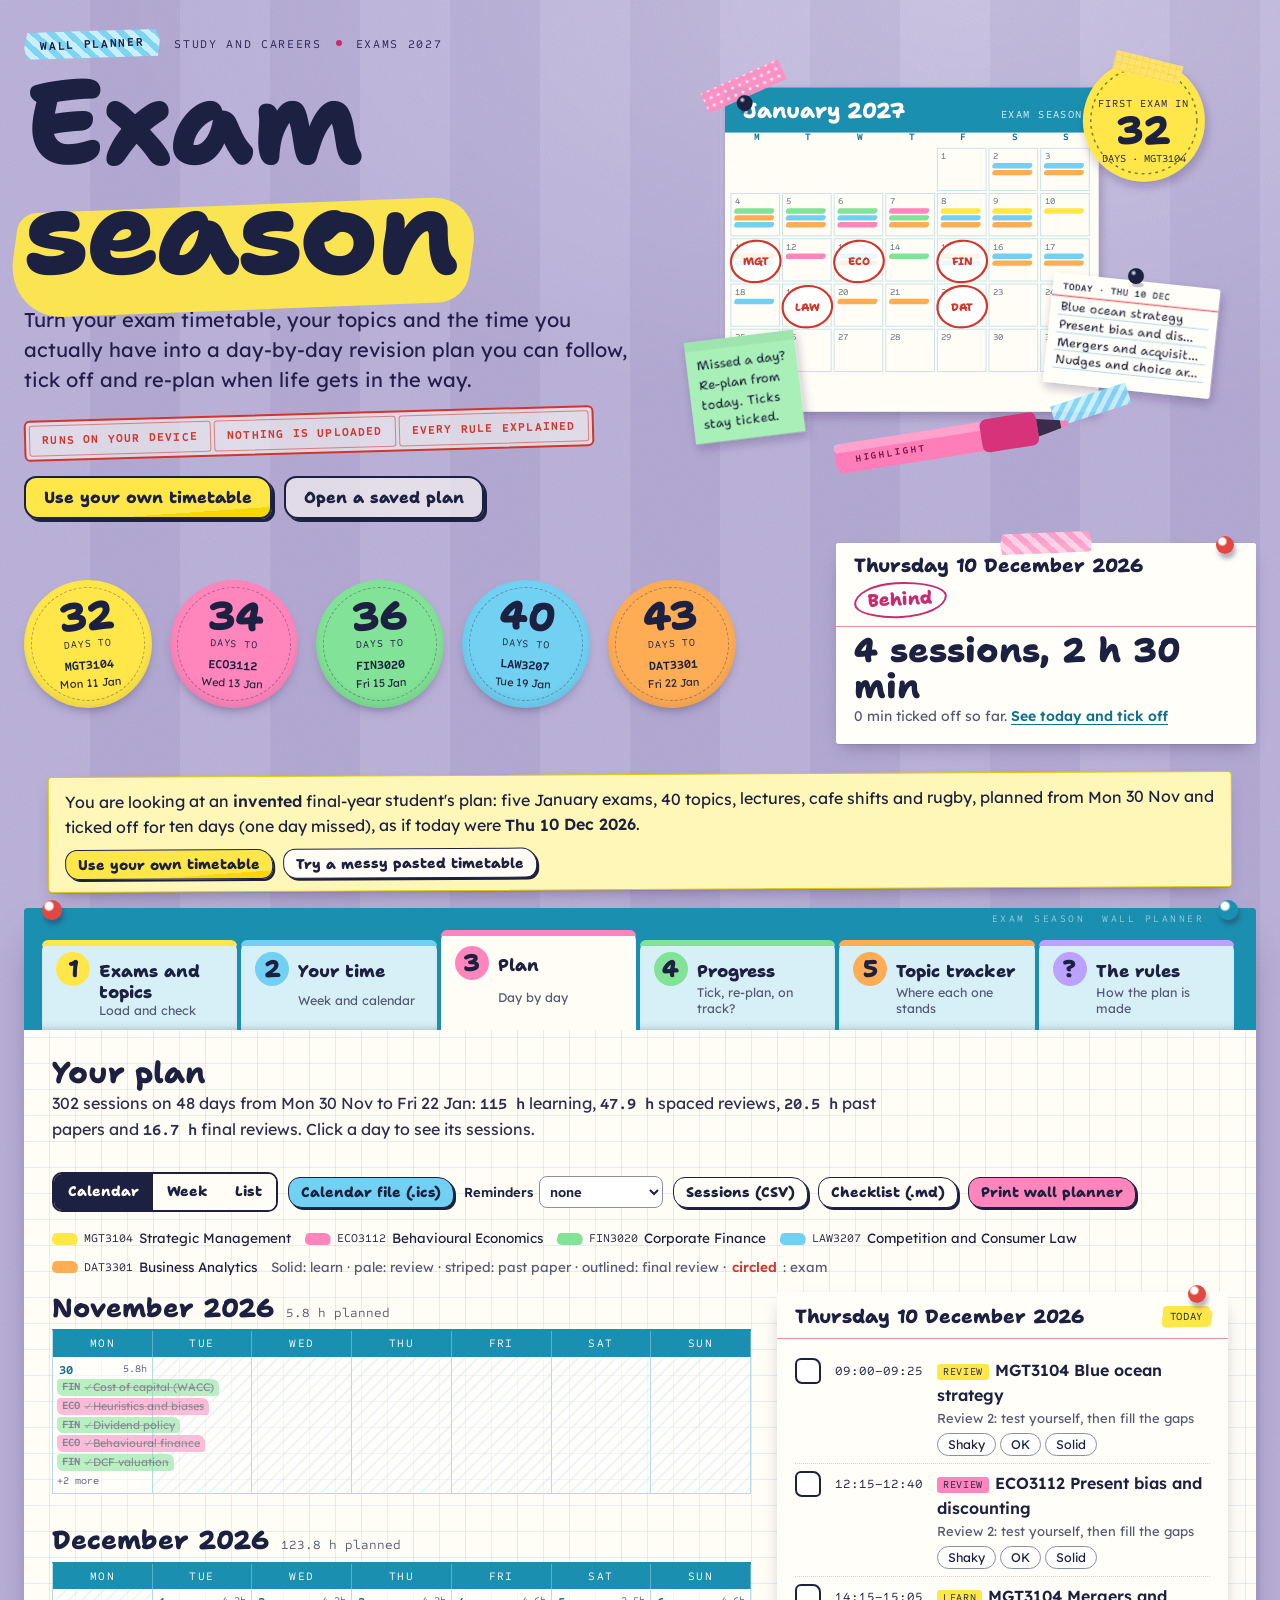
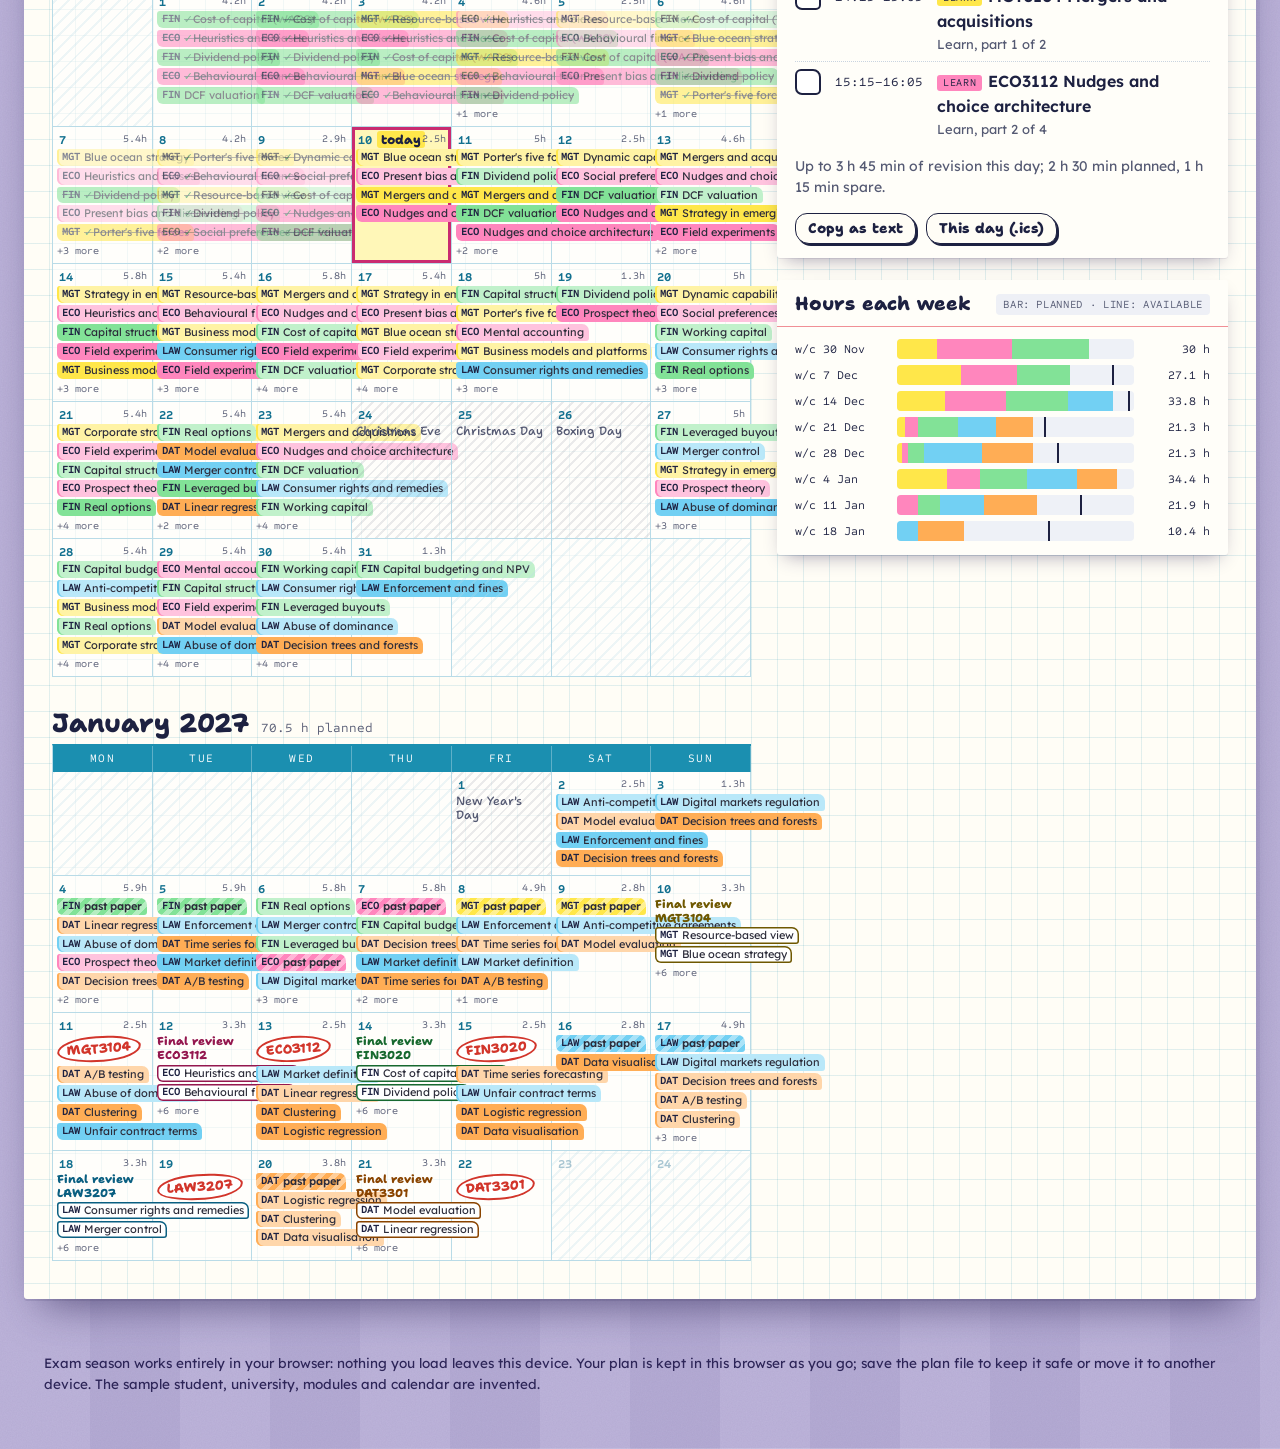
==== app/index.html @ acbca4a1 "Audit: refuse files that are not text in every reader, cut a whole-university timetable down to your" ====
<!doctype html>
<html lang="en-GB">
<head>
<meta charset="utf-8">
<meta name="viewport" content="width=device-width, initial-scale=1">
<title>Exam season: a revision plan you can follow</title>
<meta name="description" content="Turn your exam timetable, your topics and the time you actually have into a day-by-day revision plan you can follow, tick off and re-plan. Runs offline; nothing is uploaded.">
<style>
/* Fonts: Shantell Sans, Lexend and Sometype Mono (Latin subsets), each under the SIL Open Font License 1.1. Embedded so the page works offline. Licence text: src/fonts/OFL.txt */
@font-face{font-family:'Shantell Sans';font-style:normal;font-weight:500;font-display:swap;src:url([data-uri]) format('woff2');}
@font-face{font-family:'Shantell Sans';font-style:normal;font-weight:800;font-display:swap;src:url([data-uri]) format('woff2');}
@font-face{font-family:'Lexend';font-style:normal;font-weight:400;font-display:swap;src:url([data-uri]) format('woff2');}
@font-face{font-family:'Lexend';font-style:normal;font-weight:600;font-display:swap;src:url([data-uri]) format('woff2');}
@font-face{font-family:'Sometype Mono';font-style:normal;font-weight:400;font-display:swap;src:url([data-uri]) format('woff2');}
@font-face{font-family:'Sometype Mono';font-style:normal;font-weight:700;font-display:swap;src:url([data-uri]) format('woff2');}
/* Exam season: a student's wall planner. A painted wall, a cheap printed
   planner sheet (cyan and magenta process ink on off-white paper), index
   cards, washi tape, dot stickers, highlighters and a red pen. */

:root {
  --wall: #b9b0d8;
  --wall-2: #a89dcc;
  --wall-ink: #2a2252;
  --paper: #fffdf6;
  --paper-2: #f6f1e2;
  --card: #fffef9;
  --grid: rgba(27, 143, 176, .13);
  --print: #1b8fb0;
  --print-2: #12708f;
  --magenta: #c92b70;
  --ink: #1d2141;
  --pencil: #555a73;
  --faint: #8a8ea3;
  --rule: #cfe7f1;
  --red: #d2352b;
  --ok: #1b7f45;
  --warn: #b35f00;
  --h0: #ffe74a; --d0: #6f5800;
  --h1: #ff86bd; --d1: #94174f;
  --h2: #82e297; --d2: #17692f;
  --h3: #72d0f3; --d3: #0a5f81;
  --h4: #ffad55; --d4: #8a4400;
  --h5: #bba2ff; --d5: #4d33a0;
  --display: 'Shantell Sans', 'Segoe Print', 'Comic Sans MS', cursive;
  --body: 'Lexend', system-ui, -apple-system, 'Segoe UI', sans-serif;
  --mono: 'Sometype Mono', ui-monospace, 'Cascadia Mono', Menlo, monospace;
  --shadow: 0 1px 0 rgba(42, 34, 82, .08), 0 8px 18px -8px rgba(42, 34, 82, .45);
}

* { box-sizing: border-box; }
html { -webkit-text-size-adjust: 100%; }
body {
  margin: 0;
  color: var(--ink);
  font-family: var(--body);
  font-size: 16px;
  line-height: 1.55;
  background-color: var(--wall);
  background-image:
    url("data:image/svg+xml;utf8,<svg xmlns='http://www.w3.org/2000/svg' width='220' height='220'><filter id='n'><feTurbulence type='fractalNoise' baseFrequency='.8' numOctaves='3' stitchTiles='stitch'/><feColorMatrix values='0 0 0 0 .16 0 0 0 0 .12 0 0 0 0 .32 0 0 0 .10 0'/></filter><rect width='220' height='220' filter='url(%23n)'/></svg>"),
    repeating-linear-gradient(90deg, rgba(255, 255, 255, .05) 0 90px, rgba(42, 34, 82, .03) 90px 180px),
    radial-gradient(1200px 600px at 75% 0%, rgba(255, 255, 255, .25), transparent 70%);
  overflow-x: hidden;
}
button, input, select, textarea { font: inherit; color: inherit; }
a { color: var(--print-2); }
.visually-hidden { position: absolute !important; width: 1px; height: 1px; overflow: hidden; clip: rect(0 0 0 0); white-space: nowrap; }
.skip { position: absolute; left: 12px; top: -60px; background: var(--ink); color: var(--paper); padding: 8px 14px; border-radius: 8px; z-index: 50; }
.skip:focus { top: 12px; }
:focus-visible { outline: 3px solid var(--print); outline-offset: 2px; }
.mono, .fig { font-family: var(--mono); font-variant-numeric: tabular-nums; }

/* Module colours (highlighters) */
.m0 { --hl: var(--h0); --hd: var(--d0); }
.m1 { --hl: var(--h1); --hd: var(--d1); }
.m2 { --hl: var(--h2); --hd: var(--d2); }
.m3 { --hl: var(--h3); --hd: var(--d3); }
.m4 { --hl: var(--h4); --hd: var(--d4); }
.m5 { --hl: var(--h5); --hd: var(--d5); }

/* ---------- Hero ---------- */
.hero { padding: 30px 24px 8px; }
.hero-inner { max-width: 1240px; margin: 0 auto; display: grid; grid-template-columns: minmax(0, 1.02fr) minmax(0, .98fr); gap: 28px; align-items: center; }
.kicker { display: flex; flex-wrap: wrap; align-items: center; gap: 10px 14px; margin: 0 0 6px; font-family: var(--mono); font-size: 12px; letter-spacing: .14em; text-transform: uppercase; color: var(--wall-ink); }
.kicker-text + .kicker-text::before { content: ''; display: inline-block; width: 6px; height: 6px; border-radius: 50%; background: var(--magenta); margin-right: 14px; vertical-align: 2px; }
.tape { display: inline-block; padding: 5px 16px; color: var(--ink); font-weight: 700; transform: rotate(-2.5deg);
  clip-path: polygon(3% 0, 97% 6%, 100% 40%, 98% 100%, 2% 94%, 0 55%); box-shadow: 0 2px 4px rgba(0, 0, 0, .08); }
.tape-stripe { background: repeating-linear-gradient(45deg, #7fd4f2 0 6px, #c9efff 6px 12px); }
.tape-dots { background-color: #ff9fcb; background-image: radial-gradient(#fff 1.4px, transparent 1.6px); background-size: 9px 9px; }
.tape-grid { background-color: #ffe36b; background-image: linear-gradient(rgba(190, 140, 0, .3) 1px, transparent 1px), linear-gradient(90deg, rgba(190, 140, 0, .3) 1px, transparent 1px); background-size: 7px 7px; }
.tape-green { background-color: #9ee8b0; background-image: repeating-linear-gradient(-45deg, rgba(255, 255, 255, .5) 0 3px, transparent 3px 9px); }
h1 { font-family: var(--display); font-weight: 800; font-size: clamp(58px, 9.4vw, 120px); line-height: .92; letter-spacing: -.02em; margin: 8px 0 18px; color: var(--ink); }
.hl { position: relative; z-index: 0; white-space: nowrap; }
.hl::before { content: ''; position: absolute; z-index: -1; left: -.1em; right: -.14em; top: .44em; bottom: .02em; background: var(--h0);
  transform: rotate(-2.2deg) skewX(-10deg); border-radius: .14em .4em .22em .5em; opacity: .95; }
.lede { font-size: clamp(17px, 1.6vw, 20px); line-height: 1.5; max-width: 34em; margin: 0 0 18px; color: #241d4a; }
.stamp { display: inline-flex; flex-wrap: wrap; margin: 0 0 22px; border: 2.5px solid var(--red); border-radius: 6px; padding: 3px; transform: rotate(-1.6deg);
  color: var(--red); font-family: var(--mono); font-weight: 700; font-size: 12px; letter-spacing: .1em; text-transform: uppercase; background: rgba(255, 253, 246, .55); }
.stamp span { padding: 5px 12px; border: 1px solid rgba(210, 53, 43, .55); border-radius: 3px; }
.stamp span + span { margin-left: 3px; }
.hero-actions { display: flex; flex-wrap: wrap; gap: 12px; }
.hero-art { margin: 0; }
.hero-art svg { width: 100%; height: auto; display: block; overflow: visible; }

/* Countdown stickers */
.stickers { max-width: 1240px; margin: 18px auto 0; display: flex; flex-wrap: wrap; gap: 16px 18px; align-items: center; padding: 6px 0 22px; }
.sticker { --size: 128px; width: var(--size); height: var(--size); border-radius: 50%; background: var(--hl); display: grid; place-items: center; text-align: center;
  box-shadow: inset 0 -6px 10px rgba(0, 0, 0, .08), 0 6px 12px -6px rgba(42, 34, 82, .55); position: relative; transform: rotate(var(--tilt, -3deg)); }
.sticker::after { content: ''; position: absolute; inset: 7px; border-radius: 50%; border: 1.5px dashed rgba(29, 33, 65, .35); }
.sticker .n { font-family: var(--display); font-weight: 800; font-size: 40px; line-height: 1; display: block; }
.sticker .u { font-family: var(--mono); font-size: 10.5px; letter-spacing: .08em; text-transform: uppercase; display: block; }
.sticker .c { font-family: var(--mono); font-weight: 700; font-size: 12.5px; display: block; margin-top: 3px; }
.sticker .dt { font-size: 11px; display: block; color: #2b2a3c; }
.sticker.sat { background: #e3dff0; color: var(--pencil); }
.sticker.sat .n { font-size: 26px; }
.today-card { flex: 1 1 260px; min-width: 240px; max-width: 420px; margin-left: auto; }
.today-card .card-body { padding-top: 6px; }
.big-fig { font-family: var(--display); font-weight: 800; font-size: 34px; line-height: 1.05; }
.big-fig small { font-family: var(--body); font-weight: 400; font-size: 14px; color: var(--pencil); }

/* ---------- Buttons ---------- */
.btn { display: inline-flex; align-items: center; gap: 8px; cursor: pointer; border: 2px solid var(--ink); background: var(--paper); color: var(--ink);
  border-radius: 12px 16px 11px 14px; padding: 10px 18px; font-family: var(--display); font-weight: 800; font-size: 16px; line-height: 1.2;
  box-shadow: 3px 3px 0 var(--ink); transition: transform .08s, box-shadow .08s; text-decoration: none; }
.btn:hover { transform: translate(-1px, -1px); box-shadow: 4px 4px 0 var(--ink); }
.btn:active { transform: translate(2px, 2px); box-shadow: 1px 1px 0 var(--ink); }
.btn-marker { background: linear-gradient(176deg, var(--h0) 0 82%, #f5d800 82%); }
.btn-pink { background: var(--h1); }
.btn-blue { background: var(--h3); }
.btn-green { background: var(--h2); }
.btn-ghost { background: rgba(255, 253, 246, .6); }
.btn-small { padding: 6px 12px; font-size: 14px; box-shadow: 2px 2px 0 var(--ink); border-width: 1.5px; }
.btn-small:hover { box-shadow: 3px 3px 0 var(--ink); }
.btn-link { background: none; border: 0; padding: 2px 0; color: var(--print-2); text-decoration: underline; text-underline-offset: 3px; cursor: pointer; font-family: var(--body); font-weight: 600; }
.btn-x { border: 0; background: none; cursor: pointer; color: var(--pencil); font-size: 18px; line-height: 1; padding: 4px 8px; border-radius: 6px; }
.btn-x:hover { background: rgba(210, 53, 43, .1); color: var(--red); }
.btn[disabled] { opacity: .45; cursor: not-allowed; transform: none; box-shadow: 2px 2px 0 var(--ink); }
.btn-row { display: flex; flex-wrap: wrap; gap: 10px; align-items: center; }

/* ---------- Banner and toast ---------- */
.banner { max-width: 1240px; margin: 0 auto; padding: 0 24px; }
.banner:empty { display: none; }
.banner .note-strip { margin: 0 0 18px; background: #fff7b8; border: 1.5px solid #e6c800; padding: 12px 16px; border-radius: 4px; box-shadow: var(--shadow);
  display: flex; flex-wrap: wrap; gap: 10px 16px; align-items: center; transform: rotate(-.3deg); }
.toast { visibility: hidden; position: fixed; left: 50%; bottom: 22px; transform: translate(-50%, 140%); background: var(--ink); color: var(--paper); padding: 10px 18px; border-radius: 12px;
  font-weight: 600; transition: transform .25s; z-index: 60; max-width: calc(100vw - 32px); }
.toast.show { visibility: visible; transform: translate(-50%, 0); }

/* ---------- The planner sheet ---------- */
main { padding: 0 24px 40px; }
.sheet { max-width: 1240px; margin: 0 auto; position: relative; background-color: var(--paper);
  background-image: linear-gradient(var(--grid) 1px, transparent 1px), linear-gradient(90deg, var(--grid) 1px, transparent 1px);
  background-size: 26px 26px; background-position: -1px -1px; border-radius: 3px; box-shadow: 0 2px 0 rgba(42, 34, 82, .12), 0 22px 40px -18px rgba(42, 34, 82, .65);
  padding: 0 0 30px; }
.sheet::before, .sheet::after { content: ''; position: absolute; top: -8px; width: 20px; height: 20px; border-radius: 50%;
  background: radial-gradient(circle at 35% 30%, #fff 0 18%, var(--pin, #e2483f) 30%); box-shadow: 2px 5px 4px rgba(42, 34, 82, .35); z-index: 3; }
.sheet::before { left: 18px; }
.sheet::after { right: 18px; --pin: #1b8fb0; }
.tabs { display: flex; flex-wrap: wrap; gap: 0; background: var(--print); padding: 22px 18px 0; border-radius: 3px 3px 0 0; position: relative; }
.tabs::after { content: 'EXAM SEASON  WALL PLANNER'; position: absolute; right: 52px; top: 4px; font-family: var(--mono); font-size: 10px; letter-spacing: .25em; color: rgba(255, 255, 255, .55); white-space: pre; }
.tab { flex: 1 1 0; min-width: 0; text-align: left; border: 0; cursor: pointer; background: #d7f0f8; color: var(--ink); padding: 12px 14px 12px;
  margin: 10px 4px 0 0; border-radius: 10px 10px 0 0; position: relative; display: grid; grid-template-columns: auto 1fr; column-gap: 9px; align-items: baseline;
  box-shadow: inset 0 -6px 8px -6px rgba(0, 0, 0, .25); }
.tab::before { content: ''; position: absolute; left: 0; right: 0; top: 0; height: 6px; border-radius: 10px 10px 0 0; background: var(--tab-c, var(--h0)); }
.tab.t0 { --tab-c: var(--h0); }
.tab.t1 { --tab-c: var(--h3); }
.tab.t2 { --tab-c: var(--h1); }
.tab.t3 { --tab-c: var(--h2); }
.tab.t4 { --tab-c: var(--h5); }
.tab.t5 { --tab-c: var(--h4); }
.tab-n { grid-row: span 2; font-family: var(--display); font-weight: 800; font-size: 24px; line-height: 1; width: 34px; height: 34px; display: grid; place-items: center;
  border-radius: 50%; background: var(--tab-c); }
.tab-t { font-family: var(--display); font-weight: 800; font-size: 17px; line-height: 1.2; }
.tab-s { font-size: 12.5px; color: var(--pencil); line-height: 1.3; }
.tab[aria-selected="true"] { background: var(--paper); margin-top: 0; padding-top: 16px; box-shadow: none; z-index: 1; }
.tab:hover:not([aria-selected="true"]) { background: #eaf8fc; }
.view { padding: 26px 28px 8px; }
.view[hidden] { display: none; }
.view-head { display: flex; flex-wrap: wrap; align-items: flex-end; justify-content: space-between; gap: 12px 24px; margin-bottom: 16px; }
.view-head h2 { margin: 0; }
h2 { font-family: var(--display); font-weight: 800; font-size: 30px; line-height: 1.15; margin: 0 0 6px; }
h3 { font-family: var(--display); font-weight: 800; font-size: 21px; line-height: 1.2; margin: 0 0 8px; }
h4 { font-family: var(--mono); font-size: 12px; letter-spacing: .14em; text-transform: uppercase; margin: 16px 0 8px; color: var(--print-2); }
.intro { max-width: 52em; color: #2b2f4d; margin: 0 0 18px; }
.muted { color: var(--pencil); }
.small { font-size: 14px; }
.cols { display: grid; grid-template-columns: minmax(0, 1fr) minmax(0, 1fr); gap: 26px; }
.cols-3 { display: grid; grid-template-columns: repeat(3, minmax(0, 1fr)); gap: 22px; }
.cols-side { display: grid; grid-template-columns: minmax(0, 1.55fr) minmax(0, 1fr); gap: 26px; align-items: start; }
.stack > * + * { margin-top: 22px; }

/* ---------- Index cards ---------- */
.card { position: relative; background: var(--card); border-radius: 3px; box-shadow: var(--shadow);
  background-image: repeating-linear-gradient(transparent 0 27px, var(--rule) 27px 28px); padding: 0 0 14px; }
.card.plain { background-image: none; }
.card-head { min-height: 47px; padding: 12px 18px 8px; display: flex; flex-wrap: wrap; align-items: center; justify-content: space-between; gap: 4px 10px;
  background: var(--card); border-bottom: 1.5px solid #f08f96; border-radius: 3px 3px 0 0; }
.card-head h3 { margin: 0; font-size: 19px; }
.card-body { padding: 12px 18px 0; }
.card.tilt-l { transform: rotate(-.6deg); }
.card.tilt-r { transform: rotate(.5deg); }
.card.taped::before { content: ''; position: absolute; top: -11px; left: 50%; width: 92px; height: 22px; margin-left: -46px; transform: rotate(-3deg);
  background: var(--tape, repeating-linear-gradient(45deg, #7fd4f2 0 6px, #c9efff 6px 12px)); opacity: .92;
  clip-path: polygon(3% 0, 97% 6%, 100% 45%, 98% 100%, 2% 94%, 0 50%); }
.card.pinned::after { content: ''; position: absolute; top: -7px; right: 22px; width: 18px; height: 18px; border-radius: 50%;
  background: radial-gradient(circle at 35% 30%, #fff 0 18%, var(--pin, #e2483f) 30%); box-shadow: 2px 5px 4px rgba(42, 34, 82, .35); }
.card.mod { --tape: repeating-linear-gradient(90deg, var(--hl) 0 8px, color-mix(in srgb, var(--hl) 55%, white) 8px 14px); }
.card.mod .card-head { border-left: 10px solid var(--hl); padding-left: 12px; }
.sticky { background: #fff59a; padding: 14px 16px; box-shadow: var(--shadow); transform: rotate(-.8deg); border-radius: 2px; }
.sticky.green { background: #b9f2c6; }
.sticky.pink { background: #ffd0e5; }
.sticky.blue { background: #cdeffc; }

/* ---------- Forms and drop zones ---------- */
label { font-weight: 600; font-size: 14px; }
.field { display: grid; gap: 4px; }
.field-row { display: flex; flex-wrap: wrap; gap: 12px; align-items: flex-end; }
input[type=text], input[type=number], input[type=date], input[type=time], select, textarea {
  border: 1.5px solid #8a8fa8; border-radius: 8px; background: #fff; padding: 7px 10px; min-height: 38px; max-width: 100%; }
input:focus, select:focus, textarea:focus { border-color: var(--print); outline: 3px solid rgba(27, 143, 176, .3); outline-offset: 0; }
textarea { width: 100%; min-height: 118px; resize: vertical; font-family: var(--mono); font-size: 13.5px; line-height: 1.45; }
.drop { border: 2.5px dashed #7d83a3; border-radius: 10px; padding: 16px; background: rgba(255, 255, 255, .7); transition: background .15s, border-color .15s; }
.drop.over { background: #fff7b8; border-color: var(--ink); }
.drop-title { font-family: var(--display); font-weight: 800; font-size: 18px; margin: 0 0 4px; }
.file-btn { position: relative; overflow: hidden; }
.file-btn input[type=file] { position: absolute; inset: 0; opacity: 0; cursor: pointer; width: 100%; }
.formats { font-size: 13.5px; color: var(--pencil); margin: 6px 0 10px; }

/* Messages as margin notes */
.notes { list-style: none; margin: 12px 0 0; padding: 0; display: grid; gap: 6px; }
.notes li { position: relative; padding: 6px 10px 6px 34px; border-radius: 6px; font-size: 14px; line-height: 1.45; background: rgba(255, 255, 255, .75); }
.notes li::before { position: absolute; left: 9px; top: 5px; font-family: var(--display); font-weight: 800; font-size: 16px; }
.notes li.info::before { content: 'i'; color: var(--print-2); left: 14px; }
.notes li.warn { color: #6d2c00; background: #fff1de; }
.notes li.warn::before { content: '!'; color: var(--warn); left: 14px; }
.notes li.error { color: #7c120c; background: #ffe5e2; box-shadow: inset 3px 0 0 var(--red); }
.notes li.error::before { content: '\00d7'; color: var(--red); left: 11px; top: 3px; font-size: 20px; }
.notes li.ok { color: #0f4f2a; background: #e2f7e8; }
.notes li.ok::before { content: '\2713'; color: var(--ok); left: 11px; }

/* ---------- Exams list ---------- */
.exam-list { display: grid; gap: 10px; }
.exam-row { display: grid; grid-template-columns: 112px minmax(0, 1.5fr) 156px 128px 96px minmax(0, 1fr) 34px; gap: 8px 10px; align-items: center;
  padding: 10px 12px; border-radius: 8px; background: #fff; box-shadow: inset 6px 0 0 var(--hl, #ddd), 0 1px 2px rgba(0, 0, 0, .06); }
.exam-row.head { background: none; box-shadow: none; padding-top: 0; padding-bottom: 0; font-family: var(--mono); font-size: 11px; letter-spacing: .1em; text-transform: uppercase; color: var(--pencil); }
.exam-row input, .exam-row select { width: 100%; min-width: 0; }
.exam-row .code { font-family: var(--mono); font-weight: 700; }
.exam-row.tbc { box-shadow: inset 6px 0 0 var(--red), 0 1px 2px rgba(0, 0, 0, .06); background: #fff6f4; }
.exam-row.past { opacity: .6; }
.tag { display: inline-block; font-family: var(--mono); font-size: 11px; letter-spacing: .06em; text-transform: uppercase; padding: 2px 7px; border-radius: 4px; background: #eef0f6; color: var(--pencil); white-space: nowrap; }
.tag.red { background: #ffe2de; color: var(--red); }
.tag.hl { background: var(--hl); color: var(--ink); }

/* Topic cards */
.module-cards { display: grid; grid-template-columns: minmax(0, 1fr); gap: 30px 26px; margin-top: 18px; }
.topic-row { display: grid; grid-template-columns: minmax(0, 1fr) auto 30px; gap: 6px 10px; align-items: center; padding: 4px 0; min-height: 28px; }
.topic-row + .topic-row { border-top: 1px dotted #c9d4e0; }
.topic-row .tname { font-weight: 500; min-width: 0; }
.topic-row .tname input { width: 100%; border-color: transparent; background: transparent; padding: 4px 6px; min-height: 32px; }
.topic-row .tname input:hover { border-color: #c4c8d8; }
.topic-row.drop-mode .tname input { text-decoration: line-through; color: var(--faint); }
.topic-row.quick-mode .tname input { font-style: italic; }
.conf { display: inline-flex; gap: 3px; }
.conf button { width: 24px; height: 24px; border-radius: 50%; border: 1.5px solid #8a8fa8; background: #fff; cursor: pointer; font-family: var(--mono); font-size: 11px; padding: 0; color: var(--pencil); }
.conf button[aria-pressed="true"] { background: var(--conf-c, var(--h0)); border-color: var(--ink); color: var(--ink); font-weight: 700; }
.conf.c1 { --conf-c: #ff9b8f; } .conf.c2 { --conf-c: #ffc27a; } .conf.c3 { --conf-c: #ffe74a; } .conf.c4 { --conf-c: #b8eb7d; } .conf.c5 { --conf-c: #82e297; }
.topic-row select { min-height: 32px; padding: 3px 6px; font-size: 14px; }
.hours { font-family: var(--mono); font-size: 13px; color: var(--pencil); white-space: nowrap; }
.topic-row .opts { display: flex; flex-wrap: wrap; align-items: center; gap: 6px 10px; justify-content: flex-end; }
.topic-row .opts .hours { min-width: 82px; text-align: right; }
.today-field { max-width: 240px; }
.today-field input { width: 100%; }
.unit { display: flex; align-items: center; gap: 5px; }
.unit em { font-style: normal; font-size: 12.5px; color: var(--pencil); }
.steps { counter-reset: step; list-style: none; padding: 0; margin: 10px 0 0; display: grid; gap: 10px; }
.steps li { counter-increment: step; position: relative; padding-left: 40px; }
.steps li::before { content: counter(step); position: absolute; left: 0; top: -2px; width: 28px; height: 28px; border-radius: 50%; display: grid; place-items: center; background: var(--h0); font-family: var(--display); font-weight: 800; }
.add-topic { display: flex; gap: 8px; margin-top: 10px; }
.add-topic input { flex: 1; min-width: 0; }

/* ---------- Your time ---------- */
.week-row { display: grid; grid-template-columns: 50px 124px 124px 74px minmax(0, 1fr); gap: 8px 10px; align-items: center; padding: 5px 0; }
.week-row + .week-row { border-top: 1px dotted #c9d4e0; }
.week-row .wd { font-family: var(--display); font-weight: 800; }
.week-row input { width: 100%; }
.window-bar { position: relative; height: 18px; border-radius: 9px; background: repeating-linear-gradient(90deg, #eef1f7 0 calc(100% / 24 - 1px), #dde2ee calc(100% / 24 - 1px) calc(100% / 24)); overflow: hidden; }
.window-bar span { position: absolute; top: 3px; bottom: 3px; border-radius: 6px; background: var(--h3); }
.window-bar span.busy { background: repeating-linear-gradient(45deg, #9aa0ba 0 3px, #c3c8da 3px 6px); }
.window-bar i { position: absolute; top: 0; bottom: 0; width: 2px; background: var(--ink); opacity: .2; }
.ov-row { display: grid; grid-template-columns: 130px 80px minmax(0, 1fr) 34px; gap: 8px; align-items: center; padding: 6px 0; border-top: 1px dotted #c9d4e0; }
.ov-row .d { font-family: var(--mono); font-size: 13.5px; }
.busy-list { list-style: none; padding: 0; margin: 8px 0 0; display: grid; gap: 6px; }
.busy-list li { display: grid; grid-template-columns: minmax(0, 1fr) auto; gap: 10px; padding: 6px 10px; background: #fff; border-radius: 6px; font-size: 14px; }
.settings-grid { display: grid; grid-template-columns: repeat(auto-fill, minmax(min(100%, 200px), 1fr)); gap: 14px 18px; }
.settings-grid input, .settings-grid select { width: 100%; }
.hint { font-size: 12.5px; color: var(--pencil); line-height: 1.4; }

/* ---------- Plan: the wall-planner calendar ---------- */
.legend { display: flex; flex-wrap: wrap; gap: 8px 14px; align-items: center; font-size: 13.5px; margin: 0 0 14px; }
.legend .sw { display: inline-flex; align-items: center; gap: 6px; }
.legend .sw b { width: 26px; height: 12px; border-radius: 3px 8px 3px 6px; background: var(--hl); transform: skewX(-12deg); display: inline-block; }
.legend .k { font-family: var(--mono); font-size: 12px; }
.months { display: grid; gap: 30px; }
.month h3 { font-size: 26px; margin: 0 0 6px; display: flex; align-items: baseline; gap: 12px; }
.month h3 .mono { font-size: 13px; color: var(--pencil); font-weight: 400; }
.mgrid { display: grid; grid-template-columns: repeat(7, minmax(0, 1fr)); border-top: 2px solid var(--print); border-left: 1px solid #b9dbe7; background: rgba(255, 255, 255, .55); }
.mgrid .wdh { font-family: var(--mono); font-size: 11.5px; letter-spacing: .12em; text-transform: uppercase; text-align: center; padding: 4px 0; background: var(--print); color: #fff; border-right: 1px solid rgba(255, 255, 255, .3); }
.cell { position: relative; min-height: 104px; border-right: 1px solid #b9dbe7; border-bottom: 1px solid #b9dbe7; padding: 22px 4px 4px; text-align: left; background: transparent;
  cursor: pointer; display: flex; flex-direction: column; gap: 2px; border-top: 0; border-left: 0; border-radius: 0; font-size: 12px; min-width: 0; }
.cell:hover { background: rgba(255, 247, 184, .55); }
.cell .dn { position: absolute; left: 6px; top: 3px; font-family: var(--mono); font-size: 12.5px; font-weight: 700; color: var(--print-2); }
.cell .hrs { position: absolute; right: 5px; top: 4px; font-family: var(--mono); font-size: 10.5px; color: var(--pencil); }
.cell.out { background: repeating-linear-gradient(135deg, rgba(185, 219, 231, .25) 0 2px, transparent 2px 9px); cursor: default; }
.cell.out .dn { color: #a9c6d2; }
.cell.blocked { background: repeating-linear-gradient(135deg, rgba(85, 90, 115, .12) 0 2px, transparent 2px 7px); }
.cell .why { font-family: var(--display); font-size: 12px; color: var(--pencil); line-height: 1.2; }
.cell.today { box-shadow: inset 0 0 0 3px var(--ink); }
.cell.today .dn::after { content: 'today'; margin-left: 5px; font-family: var(--display); font-weight: 800; color: var(--ink); background: var(--h0); padding: 0 4px; border-radius: 3px; }
.cell[aria-pressed="true"] { background: #fff7b8; box-shadow: inset 0 0 0 3px var(--magenta); }
.cell.past .chip { opacity: .55; }
.chip { display: flex; align-items: center; gap: 4px; min-width: 0; padding: 1px 5px; border-radius: 3px 7px 3px 6px; background: var(--hl); font-size: 11px; line-height: 1.35; white-space: nowrap; overflow: hidden; }
.chip .cc { font-family: var(--mono); font-weight: 700; flex: none; }
.chip .ck { overflow: hidden; text-overflow: ellipsis; color: #2c2c3a; }
.chip.k-review { background: color-mix(in srgb, var(--hl) 50%, white); box-shadow: inset 2px 0 0 var(--hl); }
.chip.k-paper { background: repeating-linear-gradient(135deg, var(--hl) 0 5px, color-mix(in srgb, var(--hl) 60%, white) 5px 10px); font-weight: 700; }
.chip.k-final { background: #fff; box-shadow: inset 0 0 0 1.5px var(--hd); }
.chip.done { text-decoration: line-through; text-decoration-color: rgba(29, 33, 65, .55); }
.chip.done .ck::before { content: '\2713 '; color: var(--ok); }
.exam-mark { display: inline-flex; align-self: flex-start; font-family: var(--display); font-weight: 800; font-size: 13px; color: var(--red); border: 2px solid var(--red);
  border-radius: 48% 52% 46% 54% / 55% 45% 55% 45%; padding: 1px 8px; transform: rotate(-4deg); background: #fff; margin: 1px 0 2px; }
.res-mark { font-family: var(--display); font-size: 11.5px; font-weight: 800; color: var(--hd); line-height: 1.2; }
.more { font-family: var(--mono); font-size: 10.5px; color: var(--pencil); }
.plan-tools { display: flex; flex-wrap: wrap; gap: 10px; align-items: center; }
.seg { display: inline-flex; border: 2px solid var(--ink); border-radius: 10px; overflow: hidden; }
.seg button { border: 0; background: var(--paper); padding: 7px 14px; cursor: pointer; font-family: var(--display); font-weight: 800; font-size: 14px; }
.seg button[aria-pressed="true"] { background: var(--ink); color: var(--paper); }
.day-detail { position: sticky; top: 14px; }
.sess { display: grid; grid-template-columns: 30px 92px minmax(0, 1fr); gap: 4px 10px; align-items: start; padding: 7px 0; border-top: 1px dotted #c9d4e0; }
.sess:first-child { border-top: 0; }
.sess .t { font-family: var(--mono); font-size: 13px; padding-top: 3px; }
.sess .what { min-width: 0; }
.sess .what b { font-weight: 600; }
.sess .what .det { display: block; font-size: 13px; color: var(--pencil); }
.sess .kind { display: inline-block; font-family: var(--mono); font-size: 10.5px; letter-spacing: .06em; text-transform: uppercase; padding: 0 6px; border-radius: 3px; background: var(--hl); margin-right: 6px; vertical-align: 1px; }
.sess.is-done .what b { text-decoration: line-through; text-decoration-color: rgba(29, 33, 65, .5); }
.tick { appearance: none; -webkit-appearance: none; width: 26px; height: 26px; border: 2px solid var(--ink); border-radius: 6px 8px 5px 7px; background: #fff; cursor: pointer; display: grid; place-items: center; margin: 0; }
.tick:checked { background: var(--h2); }
.tick:checked::after { content: ''; width: 12px; height: 7px; border-left: 3px solid var(--ink); border-bottom: 3px solid var(--ink); transform: rotate(-45deg) translate(1px, -1px); }
.tick:disabled { opacity: .4; cursor: default; }
.sess-table { width: 100%; border-collapse: collapse; font-size: 14px; }
.sess-table th { text-align: left; font-family: var(--mono); font-size: 11px; letter-spacing: .1em; text-transform: uppercase; color: var(--pencil); font-weight: 400; padding: 6px 8px; border-bottom: 2px solid var(--print); }
.sess-table td { padding: 6px 8px; border-bottom: 1px dotted #c9d4e0; vertical-align: top; }
.sess-table tr.dayrow td { background: rgba(27, 143, 176, .08); font-family: var(--display); font-weight: 800; padding-top: 10px; }
.sess-table td.t { font-family: var(--mono); white-space: nowrap; }
.table-wrap { overflow-x: auto; }

/* Week mode: a timetable by the clock */
.week-nav { display: flex; flex-wrap: wrap; gap: 10px; align-items: center; margin: 0 0 12px; }
.wk-label { font-family: var(--display); font-weight: 800; font-size: 18px; }
.alarm-pick { display: inline-flex; align-items: center; gap: 6px; font-size: 13px; }
.alarm-pick select { min-height: 32px; padding: 3px 6px; font-size: 13px; }
.wscroll { overflow-x: auto; }
.wgrid { display: grid; grid-template-columns: 48px repeat(7, minmax(84px, 1fr)); gap: 0 4px; min-width: 680px; }
.wtimes { position: relative; margin-top: 44px; }
.wtimes span { position: absolute; right: 4px; transform: translateY(-50%); font-family: var(--mono); font-size: 10.5px; color: var(--pencil); }
.wdh2 { display: grid; width: 100%; height: 40px; margin-bottom: 4px; border: 0; border-radius: 6px 6px 0 0; background: var(--print); color: #fff; cursor: pointer; font-family: var(--mono); font-size: 12px; line-height: 1.2; place-content: center; }
.wdh2 span { font-size: 10.5px; opacity: .85; }
.wday.is-today .wdh2 { background: var(--ink); }
.wcol { position: relative; background: #fff; border: 1px solid #b9dbe7; border-radius: 0 0 6px 6px; overflow: hidden; }
.wcol .hl-line { position: absolute; left: 0; right: 0; height: 1px; background: #e3eef3; }
.wwin { position: absolute; left: 0; right: 0; background: rgba(114, 208, 243, .16); }
.wblock { position: absolute; left: 3px; right: 3px; border-radius: 4px; font-size: 10.5px; line-height: 1.2; overflow: hidden; padding: 2px 4px; }
.wblock span { display: block; overflow: hidden; white-space: nowrap; text-overflow: ellipsis; }
.wblock.busy span, .wblock.off span { white-space: normal; }
.wblock.busy { background: repeating-linear-gradient(135deg, #d8dbe6 0 4px, #eceef4 4px 8px); color: #3e4258; left: 1px; right: 1px; }
.wblock.off { left: 0; right: 0; border-radius: 0; background: repeating-linear-gradient(135deg, rgba(85, 90, 115, .14) 0 2px, transparent 2px 7px); color: var(--pencil); font-family: var(--display); font-size: 12px; padding-top: 8px; }
.wblock.exam { background: #fff; border: 2px solid var(--red); color: var(--red); font-family: var(--display); font-weight: 800; z-index: 2; }
.wblock.sess { background: var(--hl); color: var(--ink); z-index: 1; box-shadow: 0 1px 0 rgba(0, 0, 0, .12); }
.wblock.sess.k-review { background: color-mix(in srgb, var(--hl) 50%, white); box-shadow: inset 3px 0 0 var(--hl); }
.wblock.sess.k-paper { background: repeating-linear-gradient(135deg, var(--hl) 0 5px, color-mix(in srgb, var(--hl) 60%, white) 5px 10px); }
.wblock.sess.k-final { background: #fff; box-shadow: inset 0 0 0 1.5px var(--hd); }
.wblock.sess.done { opacity: .55; text-decoration: line-through; }
.print-only { display: none; }

/* Weekly hours chart */
.wchart { display: grid; gap: 6px; }
.wbar { display: grid; grid-template-columns: 92px minmax(0, 1fr) 66px; gap: 10px; align-items: center; font-size: 13px; }
.wbar .wl { font-family: var(--mono); font-size: 12px; }
.wbar .track { position: relative; height: 20px; background: #eef1f7; border-radius: 4px; display: flex; overflow: hidden; }
.wbar .track span { height: 100%; background: var(--hl); }
.wbar .track .cap { position: absolute; top: -2px; bottom: -2px; width: 2px; background: var(--ink); }
.wbar .wv { font-family: var(--mono); font-size: 12px; text-align: right; }

/* ---------- Progress ---------- */
.verdict { display: inline-block; font-family: var(--display); font-weight: 800; font-size: 18px; padding: 2px 12px; border: 2.5px solid currentColor;
  border-radius: 46% 54% 50% 50% / 56% 44% 56% 44%; transform: rotate(-3deg); background: #fff; white-space: nowrap; }
.verdict.ok { color: var(--ok); }
.verdict.tight { color: var(--warn); }
.verdict.behind { color: var(--magenta); }
.verdict.short { color: var(--red); text-decoration: underline double; text-underline-offset: 4px; }
.verdict.sat { color: var(--pencil); }
.verdict.today { color: var(--ink); background: var(--h0); }
.track-cards { display: grid; grid-template-columns: repeat(auto-fill, minmax(min(100%, 360px), 1fr)); gap: 26px 22px; }
.ontrack .card-head { align-items: flex-start; }
.ontrack .when { font-family: var(--mono); font-size: 12.5px; color: var(--pencil); }
.hbar { position: relative; height: 30px; border: 2px solid var(--ink); border-radius: 6px 10px 6px 8px; background: #fff; display: flex; overflow: hidden; margin: 10px 0 6px; }
.hbar span { height: 100%; }
.hbar .done { background: var(--hl); }
.hbar .ahead { background: repeating-linear-gradient(135deg, var(--hl) 0 5px, color-mix(in srgb, var(--hl) 45%, white) 5px 10px); }
.hbar .missed { background: repeating-linear-gradient(45deg, #f2a0c4 0 4px, #fff 4px 8px); }
.hbar .short { background: repeating-linear-gradient(45deg, var(--red) 0 3px, #ffd9d5 3px 8px); }
.hbar .need { position: absolute; top: -3px; bottom: -3px; width: 3px; background: var(--ink); }
.hkey { display: flex; flex-wrap: wrap; gap: 4px 14px; font-size: 12.5px; color: var(--pencil); }
.hkey b { font-family: var(--mono); color: var(--ink); font-weight: 700; }
.reasons { margin: 10px 0 0; padding-left: 18px; font-size: 14.5px; }
.reasons li + li { margin-top: 4px; }
.fix { margin-top: 12px; padding: 10px 12px; background: #fff7b8; border-radius: 4px; font-size: 14px; transform: rotate(-.4deg); box-shadow: 0 2px 6px rgba(0, 0, 0, .1); }
.fix ul { margin: 6px 0 8px; padding-left: 18px; }
.streak { display: flex; flex-wrap: wrap; gap: 6px; }
.sday { width: 62px; text-align: center; padding: 6px 2px; border-radius: 6px; background: #fff; box-shadow: 0 1px 2px rgba(0, 0, 0, .08); font-size: 11px; }
.sday .d { font-family: var(--mono); display: block; color: var(--pencil); }
.sday .v { font-family: var(--display); font-weight: 800; font-size: 16px; display: block; }
.sday.full { background: var(--h2); }
.sday.part { background: linear-gradient(180deg, #fff 0 45%, var(--h0) 45%); }
.sday.miss { background: repeating-linear-gradient(45deg, #ffd6d1 0 4px, #fff 4px 8px); }
.sday.none { background: #eef0f6; color: var(--faint); }
.sday.now { box-shadow: 0 0 0 2.5px var(--ink); }

/* Review ratings */
.rate { display: inline-flex; gap: 4px; margin-top: 5px; flex-wrap: wrap; }
.rate button { border: 1.5px solid #8a8fa8; background: #fff; border-radius: 999px; padding: 1px 10px; font-size: 12.5px; cursor: pointer; font-family: var(--body); }
.rate button[aria-pressed="true"] { border-color: var(--ink); font-weight: 600; }
.rate button.r1[aria-pressed="true"] { background: #ffc9c2; }
.rate button.r2[aria-pressed="true"] { background: var(--h0); }
.rate button.r3[aria-pressed="true"] { background: var(--h2); }

/* ---------- Topic tracker ---------- */
.state-counts { display: flex; flex-wrap: wrap; gap: 8px 10px; margin: 0 0 16px; }
.state { display: inline-block; font-family: var(--mono); font-size: 11.5px; letter-spacing: .04em; padding: 2px 9px; border-radius: 999px; background: #eef0f6; white-space: nowrap; }
.state.s-not-started { background: #ffe2de; color: #8d1d14; }
.state.s-learning { background: #fff1c2; color: #6b4e00; }
.state.s-learnt { background: #dff1fb; color: #0a5f81; }
.state.s-reviewing { background: #dcf6e3; color: #17692f; }
.state.s-ready { background: var(--h2); color: #0f3f1f; font-weight: 700; }
.state.s-dropped, .state.s-not-planned { background: #eceaf2; color: var(--pencil); }
.filters { display: flex; flex-wrap: wrap; gap: 12px 16px; align-items: flex-end; margin: 0 0 18px; }
.tt { width: 100%; border-collapse: collapse; font-size: 14px; }
.tt th { text-align: left; font-family: var(--mono); font-size: 10.5px; letter-spacing: .1em; text-transform: uppercase; color: var(--pencil); font-weight: 400; padding: 4px 6px; }
.tt td { padding: 6px; border-top: 1px dotted #c9d4e0; vertical-align: middle; }
.tt .cdot { display: inline-grid; place-items: center; width: 20px; height: 20px; border-radius: 50%; font-family: var(--mono); font-size: 11px; margin-right: 6px; border: 1px solid rgba(0, 0, 0, .25); }
.blocks, .dots { display: inline-flex; flex-wrap: wrap; gap: 3px; vertical-align: middle; }
.blocks i { width: 12px; height: 12px; border-radius: 2px; border: 1.5px solid var(--hd, var(--ink)); background: #fff; }
.blocks i.d { background: var(--hl); }
.blocks i.x { background: repeating-linear-gradient(45deg, #f2a0c4 0 3px, #fff 3px 6px); border-color: var(--magenta); }
.blocks i.n { background: #ffe2de; border-color: var(--red); border-style: dashed; }
.dots i { width: 13px; height: 13px; border-radius: 50%; border: 1.5px solid var(--ink); background: #fff; }
.dots i.r0 { background: #c9cbd8; }
.dots i.r1 { background: #ff8f80; }
.dots i.r2 { background: var(--h0); }
.dots i.r3 { background: var(--h2); }
.dots i.p { border-style: dashed; border-color: #8a8fa8; }
.dots i.f { border-radius: 3px; }
.next { font-family: var(--mono); font-size: 12.5px; white-space: nowrap; }

/* ---------- Rules ---------- */
.rules { display: grid; grid-template-columns: repeat(auto-fill, minmax(min(100%, 340px), 1fr)); gap: 24px 22px; counter-reset: rule; }
.rule h3 { counter-increment: rule; }
.rule h3::before { content: counter(rule); display: inline-grid; place-items: center; width: 30px; height: 30px; margin-right: 10px; border-radius: 50%; background: var(--hl, var(--h0)); font-size: 16px; vertical-align: 2px; }
.rule p, .rule li { font-size: 14.5px; }
.rule ul { padding-left: 18px; margin: 6px 0 0; }
.kbd { font-family: var(--mono); background: #eef1f7; padding: 0 5px; border-radius: 4px; font-size: 13px; }

/* ---------- Footer ---------- */
.foot { max-width: 1240px; margin: 0 auto; padding: 0 24px 40px; color: #2d2558; font-size: 13.5px; }

/* ---------- Responsive ---------- */
@media (max-width: 1060px) {
  .exam-row { grid-template-columns: 96px minmax(0, 1fr) 150px 124px 88px 34px; }
  .exam-row .room-cell { display: none; }
  .cols-side { grid-template-columns: minmax(0, 1fr); }
  .day-detail { position: static; }
}
@media (max-width: 900px) {
  .hero-inner { grid-template-columns: minmax(0, 1fr); }
  .hero-art { max-width: 560px; }
  .cols, .cols-3 { grid-template-columns: minmax(0, 1fr); }
  .tab { flex: 1 1 30%; }
  .tabs::after { display: none; }
  .today-card { margin-left: 0; max-width: none; }
}
@media (max-width: 640px) {
  .hero { padding: 20px 16px 4px; }
  main { padding: 0 10px 30px; }
  .banner { padding: 0 10px; }
  .foot { padding: 0 16px 30px; }
  .view { padding: 20px 14px 6px; }
  .tabs { padding: 10px 8px 0; }
  .tab { flex: 1 1 45%; padding: 9px 8px; margin: 6px 3px 0 0; grid-template-columns: auto 1fr; column-gap: 7px; }
  .tab[aria-selected="true"] { padding-top: 11px; }
  .tab-n { width: 26px; height: 26px; font-size: 17px; grid-row: auto; }
  .tab-t { font-size: 14.5px; }
  .tab-s { display: none; }
  h2 { font-size: 25px; }
  .stickers { gap: 12px; padding-bottom: 14px; }
  .sticker { --size: 96px; }
  .sticker .n { font-size: 28px; }
  .sticker .u { font-size: 9px; }
  .sticker .c { font-size: 11px; }
  .sticker .dt { display: none; }
  .stamp { font-size: 10.5px; }
  .stamp span { padding: 4px 7px; }
  .exam-row { grid-template-columns: minmax(0, 1fr) minmax(0, 1fr); padding: 10px 10px 10px 16px; }
  .exam-row.head { display: none; }
  .exam-row .name-cell { grid-column: 1 / -1; }
  .exam-row .del-cell { grid-column: 2; grid-row: 1; justify-self: end; }
  .exam-row .room-cell { display: block; grid-column: 1 / -1; }
  .topic-row { grid-template-columns: minmax(0, 1fr) 30px; }
  .topic-row .tname { grid-column: 1; }
  .topic-row .conf, .topic-row select, .topic-row .hours { grid-column: 1 / -1; }
  .topic-row .tdel { grid-column: 2; grid-row: 1; }
  .topic-row .opts { grid-column: 1 / -1; display: flex; flex-wrap: wrap; gap: 8px; align-items: center; }
  .week-row { grid-template-columns: 46px minmax(0, 1fr) minmax(0, 1fr) 70px; }
  .week-row .window-bar { grid-column: 1 / -1; }
  .ov-row { grid-template-columns: minmax(0, 1fr) 70px 34px; }
  .ov-row .l { grid-column: 1 / -1; }
  .cell { min-height: 58px; padding: 18px 2px 3px; }
  .cell .dn { font-size: 11px; left: 3px; }
  .cell .hrs, .cell .why { display: none; }
  .cell.today .dn::after { display: none; }
  .chip { padding: 0; height: 6px; border-radius: 3px; }
  .chip .cc, .chip .ck { display: none; }
  .exam-mark { font-size: 10px; padding: 0 3px; border-width: 1.5px; }
  .res-mark { font-size: 9.5px; }
  .more { display: none; }
  .mgrid .wdh { font-size: 10px; letter-spacing: 0; }
  .month h3 { font-size: 21px; }
  .sess { grid-template-columns: 30px minmax(0, 1fr); }
  .sess .t { grid-column: 2; padding-top: 0; }
  .sess .what { grid-column: 2; }
  .tt thead { display: none; }
  .tt tr { display: grid; grid-template-columns: minmax(0, 1fr) auto; gap: 4px 10px; padding: 8px 0; border-top: 1px dotted #c9d4e0; }
  .tt td { border: 0; padding: 0; }
  .tt td.tn { grid-column: 1 / -1; }
  .wbar { grid-template-columns: 70px minmax(0, 1fr) 56px; }
  .sday { width: calc((100% - 36px) / 7); }
}
@media (prefers-reduced-motion: reduce) {
  * { transition: none !important; }
}

/* ---------- Print: the wall planner ---------- */
@media print {
  @page { size: A4 landscape; margin: 9mm; }
  body { background: #fff; font-size: 11px; }
  .hero, .tabs, .banner, .foot, .toast, .skip, .no-print, .view:not(#view-plan), .day-detail, .plan-tools, .wchart-card { display: none !important; }
  main { padding: 0; }
  .sheet { box-shadow: none; background: #fff; padding: 0; }
  .sheet::before, .sheet::after { display: none; }
  #view-plan { display: block !important; padding: 0; }
  .print-head { display: flex !important; justify-content: space-between; align-items: baseline; border-bottom: 2px solid #000; margin-bottom: 4mm; }
  .print-head h2 { font-size: 22px; margin: 0; }
  .cols-side { display: block; }
  .month { break-after: page; break-inside: avoid; }
  .month:last-child { break-after: auto; }
  .view-head { display: none !important; }
  .legend { margin-bottom: 2mm; font-size: 10px; }
  .months { gap: 0; }
  .month h3 { font-size: 20px; margin: 0 0 2mm; }
  .cell { min-height: 21mm; cursor: default; padding-top: 16px; }
  .chip { font-size: 9.5px; line-height: 1.25; }
  .wscroll { zoom: .74; }
  .week-nav { display: none !important; }
  .print-only { display: block; font-family: var(--display); font-weight: 800; font-size: 18px; margin: 0 0 3mm; }
  .wscroll { overflow: visible; }
  .wgrid { min-width: 0; }
  .wblock, .wwin, .wdh2 { -webkit-print-color-adjust: exact; print-color-adjust: exact; }
  .chip, .exam-mark, .chip.k-paper, .chip.k-review { -webkit-print-color-adjust: exact; print-color-adjust: exact; }
  .cell.today { box-shadow: none; }
  .legend { -webkit-print-color-adjust: exact; print-color-adjust: exact; }
}
.print-head { display: none; }
</style>
</head>
<body>
<a class="skip" href="#main">Skip to the planner</a>
<header class="hero">
  <div class="hero-inner">
    <div class="hero-copy">
      <p class="kicker"><span class="tape tape-stripe">Wall planner</span><span class="kicker-text">Study and careers</span><span class="kicker-text" id="kicker-year">Exams 2026/27</span></p>
      <h1>Exam <span class="hl">season</span></h1>
      <p class="lede">Turn your exam timetable, your topics and the time you actually have into a day-by-day revision plan you can follow, tick off and re-plan when life gets in the way.</p>
      <p class="stamp"><span>Runs on your device</span><span>Nothing is uploaded</span><span>Every rule explained</span></p>
      <div class="hero-actions">
        <button type="button" class="btn btn-marker" data-action="start-own">Use your own timetable</button>
        <button type="button" class="btn btn-ghost" data-action="open-project">Open a saved plan</button>
      </div>
    </div>
    <figure class="hero-art" aria-hidden="true">
      <svg id="hero-svg" viewBox="0 0 600 460" role="presentation" focusable="false">
        <defs>
          <pattern id="tapeDots" width="8" height="8" patternUnits="userSpaceOnUse"><rect width="8" height="8" fill="#ff8fc3"/><circle cx="4" cy="4" r="1.6" fill="#fff" opacity=".85"/></pattern>
          <pattern id="tapeStripe" width="10" height="10" patternUnits="userSpaceOnUse" patternTransform="rotate(45)"><rect width="10" height="10" fill="#7fd4f2"/><rect width="5" height="10" fill="#c9efff"/></pattern>
          <pattern id="tapeGrid" width="7" height="7" patternUnits="userSpaceOnUse"><rect width="7" height="7" fill="#ffe36b"/><path d="M0 0H7M0 0V7" stroke="#e7b400" stroke-width=".8" opacity=".6"/></pattern>
          <radialGradient id="pinHead" cx=".35" cy=".3" r=".75"><stop offset="0" stop-color="#fff" stop-opacity=".9"/><stop offset=".25" stop-color="currentColor"/><stop offset="1" stop-color="currentColor"/></radialGradient>
          <filter id="soft" x="-10%" y="-10%" width="130%" height="130%"><feDropShadow dx="2" dy="5" stdDeviation="5" flood-color="#2a2150" flood-opacity=".28"/></filter>
          <g id="pin"><ellipse cx="2" cy="9" rx="6" ry="2.4" fill="#2a2150" opacity=".25"/><circle r="8" fill="url(#pinHead)"/><circle r="8" fill="none" stroke="#000" stroke-opacity=".18"/></g>
        </defs>
        <!-- the planner poster -->
        <g filter="url(#soft)">
          <rect x="60" y="40" width="380" height="330" rx="4" fill="#fffdf6"/>
        </g>
        <rect x="60" y="40" width="380" height="46" fill="#1b8fb0"/>
        <text x="78" y="71" font-family="Shantell Sans, cursive" font-weight="800" font-size="22" fill="#fffdf6" id="hero-month">January 2027</text>
        <text x="424" y="71" text-anchor="end" font-family="Sometype Mono, monospace" font-size="11" fill="#d8f3ff" letter-spacing="1.5">EXAM SEASON</text>
        <g id="hero-grid" font-family="Sometype Mono, monospace"></g>
        <!-- an index card pinned over the corner -->
        <g transform="translate(395 228) rotate(6)" filter="url(#soft)">
          <rect width="170" height="112" rx="3" fill="#fffef9"/>
          <rect y="22" width="170" height="1.6" fill="#ef6b73"/>
          <g stroke="#a9d8ee" stroke-width="1"><path d="M8 42H162M8 60H162M8 78H162M8 96H162"/></g>
          <text x="10" y="16" font-family="Sometype Mono, monospace" font-size="10" font-weight="700" fill="#1d2141" id="hero-card-code">TODAY</text>
          <g font-family="Shantell Sans, cursive" font-size="12.5" fill="#1d2141" id="hero-card-lines">
            <text x="10" y="38">Prospect theory</text>
          </g>
        </g>
        <use href="#pin" x="478" y="232" style="color:#e2483f"/>
        <!-- washi tape holding the poster -->
        <rect x="36" y="28" width="86" height="22" fill="url(#tapeDots)" opacity=".92" transform="rotate(-24 79 39)"/>
        <rect x="392" y="352" width="80" height="22" fill="url(#tapeStripe)" opacity=".92" transform="rotate(-18 432 363)"/>
        <!-- the countdown sticker -->
        <g transform="translate(486 74)">
          <circle r="62" fill="#ffe74a" filter="url(#soft)"/>
          <circle r="54" fill="none" stroke="#1d2141" stroke-width="1.5" stroke-dasharray="3 4" opacity=".55"/>
          <text y="-14" text-anchor="middle" font-family="Sometype Mono, monospace" font-size="11" fill="#1d2141" letter-spacing="1">FIRST EXAM IN</text>
          <text y="24" text-anchor="middle" font-family="Shantell Sans, cursive" font-weight="800" font-size="40" fill="#1d2141" id="hero-count">32</text>
          <text y="42" text-anchor="middle" font-family="Sometype Mono, monospace" font-size="11" fill="#1d2141" id="hero-count-label">DAYS</text>
        </g>
        <rect x="455" y="10" width="70" height="20" fill="url(#tapeGrid)" opacity=".9" transform="rotate(14 490 20)"/>
        <!-- a sticky note -->
        <g transform="translate(18 300) rotate(-7)" filter="url(#soft)">
          <rect width="112" height="104" fill="#a8f0b7"/>
          <path d="M0 0H112V10H0Z" fill="#000" opacity=".05"/>
          <text x="10" y="30" font-family="Shantell Sans, cursive" font-size="13" fill="#1d2141">Missed a day?</text>
          <text x="10" y="50" font-family="Shantell Sans, cursive" font-size="13" fill="#1d2141">Re-plan from</text>
          <text x="10" y="70" font-family="Shantell Sans, cursive" font-size="13" fill="#1d2141">today. Ticks</text>
          <text x="10" y="90" font-family="Shantell Sans, cursive" font-size="13" fill="#1d2141">stay ticked.</text>
        </g>
        <!-- a highlighter pen lying across the bottom -->
        <g transform="translate(170 404) rotate(-9)">
          <rect x="0" y="0" width="190" height="30" rx="8" fill="#ff7eb9"/>
          <rect x="0" y="0" width="190" height="9" rx="4" fill="#fff" opacity=".28"/>
          <rect x="150" y="-2" width="58" height="34" rx="7" fill="#d6337a"/>
          <path d="M208 6 L232 11 L232 19 L208 24 Z" fill="#3b2a4a"/>
          <path d="M232 11 L240 13 L240 17 L232 19 Z" fill="#ff7eb9"/>
          <text x="20" y="20" font-family="Sometype Mono, monospace" font-size="10" font-weight="700" fill="#7a1747" letter-spacing="2">HIGHLIGHT</text>
        </g>
        <use href="#pin" x="80" y="56" style="color:#1b8fb0"/>
      </svg>
    </figure>
  </div>
  <div class="stickers" id="stickers" aria-label="Countdown to each exam"></div>
</header>

<main id="main">
  <div id="banner" class="banner" role="status" aria-live="polite"></div>
  <div class="sheet">
    <nav class="tabs" role="tablist" aria-label="Planner sections">
      <button type="button" role="tab" id="tab-exams" aria-controls="view-exams" aria-selected="false" data-view="exams" class="tab t0"><span class="tab-n">1</span><span class="tab-t">Exams and topics</span><span class="tab-s">Load and check</span></button>
      <button type="button" role="tab" id="tab-time" aria-controls="view-time" aria-selected="false" data-view="time" class="tab t1"><span class="tab-n">2</span><span class="tab-t">Your time</span><span class="tab-s">Week and calendar</span></button>
      <button type="button" role="tab" id="tab-plan" aria-controls="view-plan" aria-selected="true" data-view="plan" class="tab t2"><span class="tab-n">3</span><span class="tab-t">Plan</span><span class="tab-s">Day by day</span></button>
      <button type="button" role="tab" id="tab-progress" aria-controls="view-progress" aria-selected="false" data-view="progress" class="tab t3"><span class="tab-n">4</span><span class="tab-t">Progress</span><span class="tab-s">Tick, re-plan, on track?</span></button>
      <button type="button" role="tab" id="tab-topics" aria-controls="view-topics" aria-selected="false" data-view="topics" class="tab t5"><span class="tab-n">5</span><span class="tab-t">Topic tracker</span><span class="tab-s">Where each one stands</span></button>
      <button type="button" role="tab" id="tab-rules" aria-controls="view-rules" aria-selected="false" data-view="rules" class="tab t4"><span class="tab-n">?</span><span class="tab-t">The rules</span><span class="tab-s">How the plan is made</span></button>
    </nav>
    <section class="view" id="view-exams" role="tabpanel" aria-labelledby="tab-exams" hidden></section>
    <section class="view" id="view-time" role="tabpanel" aria-labelledby="tab-time" hidden></section>
    <section class="view" id="view-plan" role="tabpanel" aria-labelledby="tab-plan"></section>
    <section class="view" id="view-progress" role="tabpanel" aria-labelledby="tab-progress" hidden></section>
    <section class="view" id="view-topics" role="tabpanel" aria-labelledby="tab-topics" hidden></section>
    <section class="view" id="view-rules" role="tabpanel" aria-labelledby="tab-rules" hidden></section>
  </div>
</main>

<footer class="foot">
  <p>Exam season works entirely in your browser: nothing you load leaves this device. Your plan is kept in this browser as you go; save the plan file to keep it safe or move it to another device. The sample student, university, modules and calendar are invented.</p>
</footer>

<input type="file" id="file-project" class="visually-hidden" tabindex="-1" aria-label="Open a saved plan file" accept=".json,application/json">
<div id="toast" class="toast" role="status" aria-live="polite"></div>

<script id="samples" type="application/json">{"project": "{\n \"app\": \"exam-season\",\n \"version\": 1,\n \"name\": \"Alex's January exams\",\n \"student\": \"Alex Marlow (invented), final year, Brackenmoor University (invented)\",\n \"planFrom\": \"2026-11-30\",\n \"planFromMin\": 0,\n \"asOf\": \"2026-12-10\",\n \"settings\": {\n  \"learnMin\": 50,\n  \"reviewMin\": 25,\n  \"breakMin\": 10,\n  \"taperDays\": 3,\n  \"papers\": 2,\n  \"maxShare\": 50,\n  \"reviewShare\": 40,\n  \"busyGap\": 15,\n  \"examGap\": 45,\n  \"examDay\": \"after\",\n  \"paperMax\": 180\n },\n \"exams\": [\n  {\n   \"id\": \"mgt3104\",\n   \"code\": \"MGT3104\",\n   \"name\": \"Strategic Management\",\n   \"day\": \"2027-01-11\",\n   \"start\": 570,\n   \"duration\": 120,\n   \"room\": \"Great Hall\",\n   \"seat\": \"G-114\",\n   \"type\": \"Unseen examination\",\n   \"resit\": false,\n   \"note\": \"\"\n  },\n  {\n   \"id\": \"eco3112\",\n   \"code\": \"ECO3112\",\n   \"name\": \"Behavioural Economics\",\n   \"day\": \"2027-01-13\",\n   \"start\": 840,\n   \"duration\": 120,\n   \"room\": \"Sports Centre, Hall B\",\n   \"seat\": \"B-027\",\n   \"type\": \"Unseen examination\",\n   \"resit\": false,\n   \"note\": \"\"\n  },\n  {\n   \"id\": \"fin3020\",\n   \"code\": \"FIN3020\",\n   \"name\": \"Corporate Finance\",\n   \"day\": \"2027-01-15\",\n   \"start\": 570,\n   \"duration\": 180,\n   \"room\": \"Great Hall\",\n   \"seat\": \"G-086\",\n   \"type\": \"Unseen examination\",\n   \"resit\": false,\n   \"note\": \"\"\n  },\n  {\n   \"id\": \"law3207\",\n   \"code\": \"LAW3207\",\n   \"name\": \"Competition and Consumer Law\",\n   \"day\": \"2027-01-19\",\n   \"start\": 840,\n   \"duration\": 120,\n   \"room\": \"Wren Building 1.12\",\n   \"seat\": \"41\",\n   \"type\": \"Unseen examination\",\n   \"resit\": false,\n   \"note\": \"\"\n  },\n  {\n   \"id\": \"dat3301\",\n   \"code\": \"DAT3301\",\n   \"name\": \"Business Analytics\",\n   \"day\": \"2027-01-22\",\n   \"start\": 570,\n   \"duration\": 150,\n   \"room\": \"Computer Lab 3\",\n   \"seat\": \"PC-19\",\n   \"type\": \"Unseen examination\",\n   \"resit\": false,\n   \"note\": \"\"\n  }\n ],\n \"topics\": [\n  {\n   \"id\": \"mgt3104-porter-s-five-forces\",\n   \"code\": \"MGT3104\",\n   \"name\": \"Porter's five forces\",\n   \"conf\": 4,\n   \"size\": 120,\n   \"mode\": \"full\",\n   \"note\": \"\"\n  },\n  {\n   \"id\": \"mgt3104-resource-based-view\",\n   \"code\": \"MGT3104\",\n   \"name\": \"Resource-based view\",\n   \"conf\": 4,\n   \"size\": 180,\n   \"mode\": \"full\",\n   \"note\": \"\"\n  },\n  {\n   \"id\": \"mgt3104-dynamic-capabilities\",\n   \"code\": \"MGT3104\",\n   \"name\": \"Dynamic capabilities\",\n   \"conf\": 4,\n   \"size\": 120,\n   \"mode\": \"full\",\n   \"note\": \"\"\n  },\n  {\n   \"id\": \"mgt3104-corporate-strategy-and-diversification\",\n   \"code\": \"MGT3104\",\n   \"name\": \"Corporate strategy and diversification\",\n   \"conf\": 5,\n   \"size\": 300,\n   \"mode\": \"full\",\n   \"note\": \"\"\n  },\n  {\n   \"id\": \"mgt3104-mergers-and-acquisitions\",\n   \"code\": \"MGT3104\",\n   \"name\": \"Mergers and acquisitions\",\n   \"conf\": 4,\n   \"size\": 120,\n   \"mode\": \"full\",\n   \"note\": \"\"\n  },\n  {\n   \"id\": \"mgt3104-strategy-in-emerging-markets\",\n   \"code\": \"MGT3104\",\n   \"name\": \"Strategy in emerging markets\",\n   \"conf\": 4,\n   \"size\": 120,\n   \"mode\": \"full\",\n   \"note\": \"\"\n  },\n  {\n   \"id\": \"mgt3104-blue-ocean-strategy\",\n   \"code\": \"MGT3104\",\n   \"name\": \"Blue ocean strategy\",\n   \"conf\": 4,\n   \"size\": 180,\n   \"mode\": \"full\",\n   \"note\": \"\"\n  },\n  {\n   \"id\": \"mgt3104-business-models-and-platforms\",\n   \"code\": \"MGT3104\",\n   \"name\": \"Business models and platforms\",\n   \"conf\": 4,\n   \"size\": 120,\n   \"mode\": \"full\",\n   \"note\": \"\"\n  },\n  {\n   \"id\": \"eco3112-prospect-theory\",\n   \"code\": \"ECO3112\",\n   \"name\": \"Prospect theory\",\n   \"conf\": 4,\n   \"size\": 120,\n   \"mode\": \"full\",\n   \"note\": \"\"\n  },\n  {\n   \"id\": \"eco3112-mental-accounting\",\n   \"code\": \"ECO3112\",\n   \"name\": \"Mental accounting\",\n   \"conf\": 3,\n   \"size\": 120,\n   \"mode\": \"full\",\n   \"note\": \"\"\n  },\n  {\n   \"id\": \"eco3112-present-bias-and-discounting\",\n   \"code\": \"ECO3112\",\n   \"name\": \"Present bias and discounting\",\n   \"conf\": 2,\n   \"size\": 120,\n   \"mode\": \"full\",\n   \"note\": \"\"\n  },\n  {\n   \"id\": \"eco3112-nudges-and-choice-architecture\",\n   \"code\": \"ECO3112\",\n   \"name\": \"Nudges and choice architecture\",\n   \"conf\": 3,\n   \"size\": 180,\n   \"mode\": \"full\",\n   \"note\": \"\"\n  },\n  {\n   \"id\": \"eco3112-social-preferences-and-fairness\",\n   \"code\": \"ECO3112\",\n   \"name\": \"Social preferences and fairness\",\n   \"conf\": 2,\n   \"size\": 120,\n   \"mode\": \"full\",\n   \"note\": \"\"\n  },\n  {\n   \"id\": \"eco3112-heuristics-and-biases\",\n   \"code\": \"ECO3112\",\n   \"name\": \"Heuristics and biases\",\n   \"conf\": 1,\n   \"size\": 120,\n   \"mode\": \"full\",\n   \"note\": \"missed the lectures\"\n  },\n  {\n   \"id\": \"eco3112-behavioural-finance\",\n   \"code\": \"ECO3112\",\n   \"name\": \"Behavioural finance\",\n   \"conf\": 2,\n   \"size\": 180,\n   \"mode\": \"full\",\n   \"note\": \"\"\n  },\n  {\n   \"id\": \"eco3112-field-experiments\",\n   \"code\": \"ECO3112\",\n   \"name\": \"Field experiments\",\n   \"conf\": 3,\n   \"size\": 180,\n   \"mode\": \"full\",\n   \"note\": \"\"\n  },\n  {\n   \"id\": \"fin3020-capital-budgeting-and-npv\",\n   \"code\": \"FIN3020\",\n   \"name\": \"Capital budgeting and NPV\",\n   \"conf\": 4,\n   \"size\": 120,\n   \"mode\": \"full\",\n   \"note\": \"\"\n  },\n  {\n   \"id\": \"fin3020-cost-of-capital-wacc\",\n   \"code\": \"FIN3020\",\n   \"name\": \"Cost of capital (WACC)\",\n   \"conf\": 1,\n   \"size\": 180,\n   \"mode\": \"full\",\n   \"note\": \"missed the lectures\"\n  },\n  {\n   \"id\": \"fin3020-capital-structure\",\n   \"code\": \"FIN3020\",\n   \"name\": \"Capital structure\",\n   \"conf\": 2,\n   \"size\": 180,\n   \"mode\": \"full\",\n   \"note\": \"\"\n  },\n  {\n   \"id\": \"fin3020-dividend-policy\",\n   \"code\": \"FIN3020\",\n   \"name\": \"Dividend policy\",\n   \"conf\": 1,\n   \"size\": 180,\n   \"mode\": \"full\",\n   \"note\": \"missed the lectures\"\n  },\n  {\n   \"id\": \"fin3020-real-options\",\n   \"code\": \"FIN3020\",\n   \"name\": \"Real options\",\n   \"conf\": 3,\n   \"size\": 120,\n   \"mode\": \"full\",\n   \"note\": \"\"\n  },\n  {\n   \"id\": \"fin3020-dcf-valuation\",\n   \"code\": \"FIN3020\",\n   \"name\": \"DCF valuation\",\n   \"conf\": 2,\n   \"size\": 300,\n   \"mode\": \"full\",\n   \"note\": \"long reading list\"\n  },\n  {\n   \"id\": \"fin3020-working-capital\",\n   \"code\": \"FIN3020\",\n   \"name\": \"Working capital\",\n   \"conf\": 2,\n   \"size\": 120,\n   \"mode\": \"full\",\n   \"note\": \"\"\n  },\n  {\n   \"id\": \"fin3020-leveraged-buyouts\",\n   \"code\": \"FIN3020\",\n   \"name\": \"Leveraged buyouts\",\n   \"conf\": 3,\n   \"size\": 120,\n   \"mode\": \"full\",\n   \"note\": \"\"\n  },\n  {\n   \"id\": \"law3207-anti-competitive-agreements\",\n   \"code\": \"LAW3207\",\n   \"name\": \"Anti-competitive agreements\",\n   \"conf\": 2,\n   \"size\": 120,\n   \"mode\": \"full\",\n   \"note\": \"\"\n  },\n  {\n   \"id\": \"law3207-abuse-of-dominance\",\n   \"code\": \"LAW3207\",\n   \"name\": \"Abuse of dominance\",\n   \"conf\": 2,\n   \"size\": 120,\n   \"mode\": \"full\",\n   \"note\": \"\"\n  },\n  {\n   \"id\": \"law3207-merger-control\",\n   \"code\": \"LAW3207\",\n   \"name\": \"Merger control\",\n   \"conf\": 2,\n   \"size\": 180,\n   \"mode\": \"full\",\n   \"note\": \"\"\n  },\n  {\n   \"id\": \"law3207-market-definition\",\n   \"code\": \"LAW3207\",\n   \"name\": \"Market definition\",\n   \"conf\": 4,\n   \"size\": 180,\n   \"mode\": \"full\",\n   \"note\": \"\"\n  },\n  {\n   \"id\": \"law3207-consumer-rights-and-remedies\",\n   \"code\": \"LAW3207\",\n   \"name\": \"Consumer rights and remedies\",\n   \"conf\": 1,\n   \"size\": 120,\n   \"mode\": \"full\",\n   \"note\": \"missed the lectures\"\n  },\n  {\n   \"id\": \"law3207-unfair-contract-terms\",\n   \"code\": \"LAW3207\",\n   \"name\": \"Unfair contract terms\",\n   \"conf\": 4,\n   \"size\": 180,\n   \"mode\": \"full\",\n   \"note\": \"\"\n  },\n  {\n   \"id\": \"law3207-digital-markets-regulation\",\n   \"code\": \"LAW3207\",\n   \"name\": \"Digital markets regulation\",\n   \"conf\": 3,\n   \"size\": 180,\n   \"mode\": \"full\",\n   \"note\": \"\"\n  },\n  {\n   \"id\": \"law3207-enforcement-and-fines\",\n   \"code\": \"LAW3207\",\n   \"name\": \"Enforcement and fines\",\n   \"conf\": 3,\n   \"size\": 180,\n   \"mode\": \"full\",\n   \"note\": \"\"\n  },\n  {\n   \"id\": \"dat3301-linear-regression\",\n   \"code\": \"DAT3301\",\n   \"name\": \"Linear regression\",\n   \"conf\": 3,\n   \"size\": 180,\n   \"mode\": \"full\",\n   \"note\": \"\"\n  },\n  {\n   \"id\": \"dat3301-logistic-regression\",\n   \"code\": \"DAT3301\",\n   \"name\": \"Logistic regression\",\n   \"conf\": 5,\n   \"size\": 120,\n   \"mode\": \"full\",\n   \"note\": \"\"\n  },\n  {\n   \"id\": \"dat3301-decision-trees-and-forests\",\n   \"code\": \"DAT3301\",\n   \"name\": \"Decision trees and forests\",\n   \"conf\": 3,\n   \"size\": 180,\n   \"mode\": \"full\",\n   \"note\": \"\"\n  },\n  {\n   \"id\": \"dat3301-clustering\",\n   \"code\": \"DAT3301\",\n   \"name\": \"Clustering\",\n   \"conf\": 5,\n   \"size\": 180,\n   \"mode\": \"full\",\n   \"note\": \"\"\n  },\n  {\n   \"id\": \"dat3301-time-series-forecasting\",\n   \"code\": \"DAT3301\",\n   \"name\": \"Time series forecasting\",\n   \"conf\": 3,\n   \"size\": 180,\n   \"mode\": \"full\",\n   \"note\": \"\"\n  },\n  {\n   \"id\": \"dat3301-model-evaluation\",\n   \"code\": \"DAT3301\",\n   \"name\": \"Model evaluation\",\n   \"conf\": 2,\n   \"size\": 180,\n   \"mode\": \"full\",\n   \"note\": \"\"\n  },\n  {\n   \"id\": \"dat3301-data-visualisation\",\n   \"code\": \"DAT3301\",\n   \"name\": \"Data visualisation\",\n   \"conf\": 5,\n   \"size\": 120,\n   \"mode\": \"full\",\n   \"note\": \"\"\n  },\n  {\n   \"id\": \"dat3301-a-b-testing\",\n   \"code\": \"DAT3301\",\n   \"name\": \"A/B testing\",\n   \"conf\": 3,\n   \"size\": 120,\n   \"mode\": \"full\",\n   \"note\": \"\"\n  }\n ],\n \"week\": [\n  {\n   \"from\": 540,\n   \"to\": 1260,\n   \"minutes\": 360\n  },\n  {\n   \"from\": 540,\n   \"to\": 1260,\n   \"minutes\": 360\n  },\n  {\n   \"from\": 540,\n   \"to\": 1260,\n   \"minutes\": 360\n  },\n  {\n   \"from\": 540,\n   \"to\": 1260,\n   \"minutes\": 360\n  },\n  {\n   \"from\": 540,\n   \"to\": 1260,\n   \"minutes\": 300\n  },\n  {\n   \"from\": 600,\n   \"to\": 1200,\n   \"minutes\": 180\n  },\n  {\n   \"from\": 600,\n   \"to\": 1140,\n   \"minutes\": 300\n  }\n ],\n \"overrides\": [\n  {\n   \"day\": \"2026-12-19\",\n   \"minutes\": 120,\n   \"label\": \"Travelling home\",\n   \"from\": 840,\n   \"to\": 1200\n  },\n  {\n   \"day\": \"2026-12-24\",\n   \"minutes\": 0,\n   \"label\": \"Christmas Eve\"\n  },\n  {\n   \"day\": \"2026-12-25\",\n   \"minutes\": 0,\n   \"label\": \"Christmas Day\"\n  },\n  {\n   \"day\": \"2026-12-26\",\n   \"minutes\": 0,\n   \"label\": \"Boxing Day\"\n  },\n  {\n   \"day\": \"2026-12-31\",\n   \"minutes\": 120,\n   \"label\": \"New Year's Eve\",\n   \"from\": 600,\n   \"to\": 960\n  },\n  {\n   \"day\": \"2027-01-01\",\n   \"minutes\": 0,\n   \"label\": \"New Year's Day\"\n  },\n  {\n   \"day\": \"2027-01-03\",\n   \"minutes\": 120,\n   \"label\": \"Travelling back\",\n   \"from\": 900,\n   \"to\": 1260\n  }\n ],\n \"busy\": [\n  {\n   \"day\": \"2026-11-23\",\n   \"start\": 600,\n   \"end\": 720,\n   \"label\": \"MGT3104 Lecture\"\n  },\n  {\n   \"day\": \"2026-11-24\",\n   \"start\": 840,\n   \"end\": 960,\n   \"label\": \"ECO3112 Lecture\"\n  },\n  {\n   \"day\": \"2026-11-24\",\n   \"start\": 1080,\n   \"end\": 1200,\n   \"label\": \"Rugby training\"\n  },\n  {\n   \"day\": \"2026-11-25\",\n   \"start\": 540,\n   \"end\": 660,\n   \"label\": \"FIN3020 Lecture\"\n  },\n  {\n   \"day\": \"2026-11-26\",\n   \"start\": 600,\n   \"end\": 720,\n   \"label\": \"LAW3207 Lecture\"\n  },\n  {\n   \"day\": \"2026-11-26\",\n   \"start\": 780,\n   \"end\": 840,\n   \"label\": \"FIN3020 Seminar\"\n  },\n  {\n   \"day\": \"2026-11-27\",\n   \"start\": 660,\n   \"end\": 780,\n   \"label\": \"DAT3301 Computer lab\"\n  },\n  {\n   \"day\": \"2026-11-28\",\n   \"start\": 480,\n   \"end\": 840,\n   \"label\": \"Shift at Wren Lane Coffee\"\n  },\n  {\n   \"day\": \"2026-11-30\",\n   \"start\": 600,\n   \"end\": 720,\n   \"label\": \"MGT3104 Lecture\"\n  },\n  {\n   \"day\": \"2026-12-01\",\n   \"start\": 840,\n   \"end\": 960,\n   \"label\": \"ECO3112 Lecture\"\n  },\n  {\n   \"day\": \"2026-12-01\",\n   \"start\": 1080,\n   \"end\": 1200,\n   \"label\": \"Rugby training\"\n  },\n  {\n   \"day\": \"2026-12-02\",\n   \"start\": 780,\n   \"end\": 1080,\n   \"label\": \"Rugby: away fixture\"\n  },\n  {\n   \"day\": \"2026-12-03\",\n   \"start\": 780,\n   \"end\": 840,\n   \"label\": \"FIN3020 Seminar\"\n  },\n  {\n   \"day\": \"2026-12-03\",\n   \"start\": 1020,\n   \"end\": 1260,\n   \"label\": \"Shift at Wren Lane Coffee (evening)\"\n  },\n  {\n   \"day\": \"2026-12-04\",\n   \"start\": 660,\n   \"end\": 780,\n   \"label\": \"DAT3301 Computer lab\"\n  },\n  {\n   \"day\": \"2026-12-04\",\n   \"start\": 840,\n   \"end\": 960,\n   \"label\": \"LAW3207 Lecture (moved)\"\n  },\n  {\n   \"day\": \"2026-12-05\",\n   \"start\": 480,\n   \"end\": 840,\n   \"label\": \"Shift at Wren Lane Coffee\"\n  },\n  {\n   \"day\": \"2026-12-07\",\n   \"start\": 600,\n   \"end\": 720,\n   \"label\": \"MGT3104 Lecture\"\n  },\n  {\n   \"day\": \"2026-12-08\",\n   \"start\": 840,\n   \"end\": 960,\n   \"label\": \"ECO3112 Lecture\"\n  },\n  {\n   \"day\": \"2026-12-08\",\n   \"start\": 1080,\n   \"end\": 1200,\n   \"label\": \"Rugby training\"\n  },\n  {\n   \"day\": \"2026-12-09\",\n   \"start\": 540,\n   \"end\": 660,\n   \"label\": \"FIN3020 Lecture\"\n  },\n  {\n   \"day\": \"2026-12-09\",\n   \"start\": 780,\n   \"end\": 1050,\n   \"label\": \"Rugby: home fixture\"\n  },\n  {\n   \"day\": \"2026-12-10\",\n   \"start\": 600,\n   \"end\": 720,\n   \"label\": \"LAW3207 Lecture\"\n  },\n  {\n   \"day\": \"2026-12-10\",\n   \"start\": 780,\n   \"end\": 840,\n   \"label\": \"FIN3020 Seminar\"\n  },\n  {\n   \"day\": \"2026-12-10\",\n   \"start\": 1020,\n   \"end\": 1260,\n   \"label\": \"Shift at Wren Lane Coffee (evening)\"\n  },\n  {\n   \"day\": \"2026-12-11\",\n   \"start\": 660,\n   \"end\": 780,\n   \"label\": \"DAT3301 Computer lab\"\n  },\n  {\n   \"day\": \"2026-12-12\",\n   \"start\": 480,\n   \"end\": 840,\n   \"label\": \"Shift at Wren Lane Coffee\"\n  },\n  {\n   \"day\": \"2026-12-15\",\n   \"start\": 1080,\n   \"end\": 1200,\n   \"label\": \"Rugby training\"\n  },\n  {\n   \"day\": \"2026-12-17\",\n   \"start\": 1020,\n   \"end\": 1260,\n   \"label\": \"Shift at Wren Lane Coffee (evening)\"\n  },\n  {\n   \"day\": \"2026-12-19\",\n   \"start\": 480,\n   \"end\": 840,\n   \"label\": \"Shift at Wren Lane Coffee\"\n  },\n  {\n   \"day\": \"2027-01-06\",\n   \"start\": 660,\n   \"end\": 720,\n   \"label\": \"Dentist\"\n  },\n  {\n   \"day\": \"2027-01-07\",\n   \"start\": 1020,\n   \"end\": 1260,\n   \"label\": \"Shift at Wren Lane Coffee (evening)\"\n  },\n  {\n   \"day\": \"2027-01-07\",\n   \"start\": 1080,\n   \"end\": 1200,\n   \"label\": \"Consulting Society AGM\"\n  },\n  {\n   \"day\": \"2027-01-09\",\n   \"start\": 480,\n   \"end\": 840,\n   \"label\": \"Shift at Wren Lane Coffee\"\n  },\n  {\n   \"day\": \"2027-01-14\",\n   \"start\": 1020,\n   \"end\": 1260,\n   \"label\": \"Shift at Wren Lane Coffee (evening)\"\n  },\n  {\n   \"day\": \"2027-01-16\",\n   \"start\": 480,\n   \"end\": 840,\n   \"label\": \"Shift at Wren Lane Coffee\"\n  }\n ],\n \"allDay\": [\n  {\n   \"day\": \"2026-12-19\",\n   \"label\": \"Home for Christmas\"\n  },\n  {\n   \"day\": \"2026-12-20\",\n   \"label\": \"Home for Christmas\"\n  },\n  {\n   \"day\": \"2026-12-21\",\n   \"label\": \"Home for Christmas\"\n  },\n  {\n   \"day\": \"2026-12-22\",\n   \"label\": \"Home for Christmas\"\n  },\n  {\n   \"day\": \"2026-12-23\",\n   \"label\": \"Home for Christmas\"\n  },\n  {\n   \"day\": \"2026-12-24\",\n   \"label\": \"Home for Christmas\"\n  },\n  {\n   \"day\": \"2026-12-25\",\n   \"label\": \"Home for Christmas\"\n  },\n  {\n   \"day\": \"2026-12-26\",\n   \"label\": \"Home for Christmas\"\n  },\n  {\n   \"day\": \"2026-12-27\",\n   \"label\": \"Home for Christmas\"\n  },\n  {\n   \"day\": \"2026-12-28\",\n   \"label\": \"Home for Christmas\"\n  },\n  {\n   \"day\": \"2026-12-29\",\n   \"label\": \"Home for Christmas\"\n  },\n  {\n   \"day\": \"2026-12-30\",\n   \"label\": \"Home for Christmas\"\n  },\n  {\n   \"day\": \"2026-12-31\",\n   \"label\": \"Home for Christmas\"\n  },\n  {\n   \"day\": \"2027-01-01\",\n   \"label\": \"Home for Christmas\"\n  },\n  {\n   \"day\": \"2027-01-02\",\n   \"label\": \"Home for Christmas\"\n  },\n  {\n   \"day\": \"2027-01-03\",\n   \"label\": \"Home for Christmas\"\n  }\n ],\n \"sources\": [\n  {\n   \"kind\": \"exams\",\n   \"name\": \"exam-timetable.csv\",\n   \"summary\": \"5 exams\"\n  },\n  {\n   \"kind\": \"topics\",\n   \"name\": \"topics.csv\",\n   \"summary\": \"40 topics in 5 modules\"\n  },\n  {\n   \"kind\": \"availability\",\n   \"name\": \"availability.csv\",\n   \"summary\": \"7 weekday rows and 7 dated changes\"\n  },\n  {\n   \"kind\": \"calendar\",\n   \"name\": \"busy-calendar.ics\",\n   \"summary\": \"36 busy times from 19 events, all-day entries on 16 days not counted\"\n  }\n ],\n \"done\": [\n  {\n   \"id\": \"learn:eco3112-behavioural-finance:1\",\n   \"day\": \"2026-11-30\",\n   \"min\": 50,\n   \"exam\": \"eco3112\",\n   \"code\": \"ECO3112\",\n   \"title\": \"ECO3112 Behavioural finance (learn, part 1 of 5)\",\n   \"rating\": 0\n  },\n  {\n   \"id\": \"learn:eco3112-heuristics-and-biases:1\",\n   \"day\": \"2026-11-30\",\n   \"min\": 50,\n   \"exam\": \"eco3112\",\n   \"code\": \"ECO3112\",\n   \"title\": \"ECO3112 Heuristics and biases (learn, part 1 of 4)\",\n   \"rating\": 0\n  },\n  {\n   \"id\": \"learn:eco3112-present-bias-and-discounting:1\",\n   \"day\": \"2026-11-30\",\n   \"min\": 50,\n   \"exam\": \"eco3112\",\n   \"code\": \"ECO3112\",\n   \"title\": \"ECO3112 Present bias and discounting (learn, part 1 of 3)\",\n   \"rating\": 0\n  },\n  {\n   \"id\": \"learn:fin3020-cost-of-capital-wacc:1\",\n   \"day\": \"2026-11-30\",\n   \"min\": 50,\n   \"exam\": \"fin3020\",\n   \"code\": \"FIN3020\",\n   \"title\": \"FIN3020 Cost of capital (WACC) (learn, part 1 of 6)\",\n   \"rating\": 0\n  },\n  {\n   \"id\": \"learn:fin3020-dcf-valuation:1\",\n   \"day\": \"2026-11-30\",\n   \"min\": 50,\n   \"exam\": \"fin3020\",\n   \"code\": \"FIN3020\",\n   \"title\": \"FIN3020 DCF valuation (learn, part 1 of 8)\",\n   \"rating\": 0\n  },\n  {\n   \"id\": \"learn:fin3020-dividend-policy:1\",\n   \"day\": \"2026-11-30\",\n   \"min\": 50,\n   \"exam\": \"fin3020\",\n   \"code\": \"FIN3020\",\n   \"title\": \"FIN3020 Dividend policy (learn, part 1 of 6)\",\n   \"rating\": 0\n  },\n  {\n   \"id\": \"learn:mgt3104-resource-based-view:1\",\n   \"day\": \"2026-11-30\",\n   \"min\": 50,\n   \"exam\": \"mgt3104\",\n   \"code\": \"MGT3104\",\n   \"title\": \"MGT3104 Resource-based view (learn, part 1 of 3)\",\n   \"rating\": 0\n  },\n  {\n   \"id\": \"learn:eco3112-behavioural-finance:2\",\n   \"day\": \"2026-12-01\",\n   \"min\": 50,\n   \"exam\": \"eco3112\",\n   \"code\": \"ECO3112\",\n   \"title\": \"ECO3112 Behavioural finance (learn, part 2 of 5)\",\n   \"rating\": 0\n  },\n  {\n   \"id\": \"learn:eco3112-heuristics-and-biases:2\",\n   \"day\": \"2026-12-01\",\n   \"min\": 50,\n   \"exam\": \"eco3112\",\n   \"code\": \"ECO3112\",\n   \"title\": \"ECO3112 Heuristics and biases (learn, part 2 of 4)\",\n   \"rating\": 0\n  },\n  {\n   \"id\": \"learn:fin3020-cost-of-capital-wacc:2\",\n   \"day\": \"2026-12-01\",\n   \"min\": 50,\n   \"exam\": \"fin3020\",\n   \"code\": \"FIN3020\",\n   \"title\": \"FIN3020 Cost of capital (WACC) (learn, part 2 of 6)\",\n   \"rating\": 0\n  },\n  {\n   \"id\": \"learn:fin3020-dividend-policy:2\",\n   \"day\": \"2026-12-01\",\n   \"min\": 50,\n   \"exam\": \"fin3020\",\n   \"code\": \"FIN3020\",\n   \"title\": \"FIN3020 Dividend policy (learn, part 2 of 6)\",\n   \"rating\": 0\n  },\n  {\n   \"id\": \"learn:eco3112-behavioural-finance:3\",\n   \"day\": \"2026-12-02\",\n   \"min\": 50,\n   \"exam\": \"eco3112\",\n   \"code\": \"ECO3112\",\n   \"title\": \"ECO3112 Behavioural finance (learn, part 3 of 5)\",\n   \"rating\": 0\n  },\n  {\n   \"id\": \"learn:eco3112-heuristics-and-biases:3\",\n   \"day\": \"2026-12-02\",\n   \"min\": 50,\n   \"exam\": \"eco3112\",\n   \"code\": \"ECO3112\",\n   \"title\": \"ECO3112 Heuristics and biases (learn, part 3 of 4)\",\n   \"rating\": 0\n  },\n  {\n   \"id\": \"learn:fin3020-cost-of-capital-wacc:3\",\n   \"day\": \"2026-12-02\",\n   \"min\": 50,\n   \"exam\": \"fin3020\",\n   \"code\": \"FIN3020\",\n   \"title\": \"FIN3020 Cost of capital (WACC) (learn, part 3 of 6)\",\n   \"rating\": 0\n  },\n  {\n   \"id\": \"learn:fin3020-dcf-valuation:3\",\n   \"day\": \"2026-12-02\",\n   \"min\": 50,\n   \"exam\": \"fin3020\",\n   \"code\": \"FIN3020\",\n   \"title\": \"FIN3020 DCF valuation (learn, part 3 of 8)\",\n   \"rating\": 0\n  },\n  {\n   \"id\": \"learn:fin3020-dividend-policy:3\",\n   \"day\": \"2026-12-02\",\n   \"min\": 50,\n   \"exam\": \"fin3020\",\n   \"code\": \"FIN3020\",\n   \"title\": \"FIN3020 Dividend policy (learn, part 3 of 6)\",\n   \"rating\": 0\n  },\n  {\n   \"id\": \"learn:eco3112-behavioural-finance:4\",\n   \"day\": \"2026-12-03\",\n   \"min\": 50,\n   \"exam\": \"eco3112\",\n   \"code\": \"ECO3112\",\n   \"title\": \"ECO3112 Behavioural finance (learn, part 4 of 5)\",\n   \"rating\": 0\n  },\n  {\n   \"id\": \"learn:eco3112-heuristics-and-biases:4\",\n   \"day\": \"2026-12-03\",\n   \"min\": 50,\n   \"exam\": \"eco3112\",\n   \"code\": \"ECO3112\",\n   \"title\": \"ECO3112 Heuristics and biases (learn, part 4 of 4)\",\n   \"rating\": 0\n  },\n  {\n   \"id\": \"learn:fin3020-cost-of-capital-wacc:4\",\n   \"day\": \"2026-12-03\",\n   \"min\": 50,\n   \"exam\": \"fin3020\",\n   \"code\": \"FIN3020\",\n   \"title\": \"FIN3020 Cost of capital (WACC) (learn, part 4 of 6)\",\n   \"rating\": 0\n  },\n  {\n   \"id\": \"learn:mgt3104-blue-ocean-strategy:1\",\n   \"day\": \"2026-12-03\",\n   \"min\": 50,\n   \"exam\": \"mgt3104\",\n   \"code\": \"MGT3104\",\n   \"title\": \"MGT3104 Blue ocean strategy (learn, part 1 of 3)\",\n   \"rating\": 0\n  },\n  {\n   \"id\": \"learn:mgt3104-resource-based-view:2\",\n   \"day\": \"2026-12-03\",\n   \"min\": 50,\n   \"exam\": \"mgt3104\",\n   \"code\": \"MGT3104\",\n   \"title\": \"MGT3104 Resource-based view (learn, part 2 of 3)\",\n   \"rating\": 0\n  },\n  {\n   \"id\": \"learn:eco3112-behavioural-finance:5\",\n   \"day\": \"2026-12-04\",\n   \"min\": 50,\n   \"exam\": \"eco3112\",\n   \"code\": \"ECO3112\",\n   \"title\": \"ECO3112 Behavioural finance (learn, part 5 of 5)\",\n   \"rating\": 0\n  },\n  {\n   \"id\": \"learn:fin3020-cost-of-capital-wacc:5\",\n   \"day\": \"2026-12-04\",\n   \"min\": 50,\n   \"exam\": \"fin3020\",\n   \"code\": \"FIN3020\",\n   \"title\": \"FIN3020 Cost of capital (WACC) (learn, part 5 of 6)\",\n   \"rating\": 0\n  },\n  {\n   \"id\": \"learn:fin3020-dividend-policy:4\",\n   \"day\": \"2026-12-04\",\n   \"min\": 50,\n   \"exam\": \"fin3020\",\n   \"code\": \"FIN3020\",\n   \"title\": \"FIN3020 Dividend policy (learn, part 4 of 6)\",\n   \"rating\": 0\n  },\n  {\n   \"id\": \"learn:mgt3104-blue-ocean-strategy:2\",\n   \"day\": \"2026-12-04\",\n   \"min\": 50,\n   \"exam\": \"mgt3104\",\n   \"code\": \"MGT3104\",\n   \"title\": \"MGT3104 Blue ocean strategy (learn, part 2 of 3)\",\n   \"rating\": 0\n  },\n  {\n   \"id\": \"learn:mgt3104-resource-based-view:3\",\n   \"day\": \"2026-12-04\",\n   \"min\": 50,\n   \"exam\": \"mgt3104\",\n   \"code\": \"MGT3104\",\n   \"title\": \"MGT3104 Resource-based view (learn, part 3 of 3)\",\n   \"rating\": 0\n  },\n  {\n   \"id\": \"review:eco3112-heuristics-and-biases:1\",\n   \"day\": \"2026-12-04\",\n   \"min\": 25,\n   \"exam\": \"eco3112\",\n   \"code\": \"ECO3112\",\n   \"title\": \"ECO3112 Heuristics and biases (review)\",\n   \"rating\": 1\n  },\n  {\n   \"id\": \"learn:eco3112-present-bias-and-discounting:3\",\n   \"day\": \"2026-12-06\",\n   \"min\": 50,\n   \"exam\": \"eco3112\",\n   \"code\": \"ECO3112\",\n   \"title\": \"ECO3112 Present bias and discounting (learn, part 3 of 3)\",\n   \"rating\": 0\n  },\n  {\n   \"id\": \"learn:eco3112-social-preferences-and-fairness:1\",\n   \"day\": \"2026-12-06\",\n   \"min\": 50,\n   \"exam\": \"eco3112\",\n   \"code\": \"ECO3112\",\n   \"title\": \"ECO3112 Social preferences and fairness (learn, part 1 of 3)\",\n   \"rating\": 0\n  },\n  {\n   \"id\": \"learn:fin3020-dividend-policy:5\",\n   \"day\": \"2026-12-06\",\n   \"min\": 50,\n   \"exam\": \"fin3020\",\n   \"code\": \"FIN3020\",\n   \"title\": \"FIN3020 Dividend policy (learn, part 5 of 6)\",\n   \"rating\": 0\n  },\n  {\n   \"id\": \"learn:mgt3104-blue-ocean-strategy:3\",\n   \"day\": \"2026-12-06\",\n   \"min\": 50,\n   \"exam\": \"mgt3104\",\n   \"code\": \"MGT3104\",\n   \"title\": \"MGT3104 Blue ocean strategy (learn, part 3 of 3)\",\n   \"rating\": 0\n  },\n  {\n   \"id\": \"learn:mgt3104-porter-s-five-forces:1\",\n   \"day\": \"2026-12-06\",\n   \"min\": 50,\n   \"exam\": \"mgt3104\",\n   \"code\": \"MGT3104\",\n   \"title\": \"MGT3104 Porter's five forces (learn, part 1 of 2)\",\n   \"rating\": 0\n  },\n  {\n   \"id\": \"review:fin3020-cost-of-capital-wacc:1\",\n   \"day\": \"2026-12-06\",\n   \"min\": 25,\n   \"exam\": \"fin3020\",\n   \"code\": \"FIN3020\",\n   \"title\": \"FIN3020 Cost of capital (WACC) (review)\",\n   \"rating\": 1\n  },\n  {\n   \"id\": \"learn:eco3112-social-preferences-and-fairness:2\",\n   \"day\": \"2026-12-07\",\n   \"min\": 50,\n   \"exam\": \"eco3112\",\n   \"code\": \"ECO3112\",\n   \"title\": \"ECO3112 Social preferences and fairness (learn, part 2 of 3)\",\n   \"rating\": 0\n  },\n  {\n   \"id\": \"learn:fin3020-dcf-valuation:4\",\n   \"day\": \"2026-12-07\",\n   \"min\": 50,\n   \"exam\": \"fin3020\",\n   \"code\": \"FIN3020\",\n   \"title\": \"FIN3020 DCF valuation (learn, part 4 of 8)\",\n   \"rating\": 0\n  },\n  {\n   \"id\": \"learn:fin3020-dividend-policy:6\",\n   \"day\": \"2026-12-07\",\n   \"min\": 50,\n   \"exam\": \"fin3020\",\n   \"code\": \"FIN3020\",\n   \"title\": \"FIN3020 Dividend policy (learn, part 6 of 6)\",\n   \"rating\": 0\n  },\n  {\n   \"id\": \"learn:mgt3104-dynamic-capabilities:1\",\n   \"day\": \"2026-12-07\",\n   \"min\": 50,\n   \"exam\": \"mgt3104\",\n   \"code\": \"MGT3104\",\n   \"title\": \"MGT3104 Dynamic capabilities (learn, part 1 of 2)\",\n   \"rating\": 0\n  },\n  {\n   \"id\": \"learn:mgt3104-porter-s-five-forces:2\",\n   \"day\": \"2026-12-07\",\n   \"min\": 50,\n   \"exam\": \"mgt3104\",\n   \"code\": \"MGT3104\",\n   \"title\": \"MGT3104 Porter's five forces (learn, part 2 of 2)\",\n   \"rating\": 0\n  },\n  {\n   \"id\": \"learn:eco3112-social-preferences-and-fairness:3\",\n   \"day\": \"2026-12-08\",\n   \"min\": 50,\n   \"exam\": \"eco3112\",\n   \"code\": \"ECO3112\",\n   \"title\": \"ECO3112 Social preferences and fairness (learn, part 3 of 3)\",\n   \"rating\": 0\n  },\n  {\n   \"id\": \"learn:fin3020-dcf-valuation:5\",\n   \"day\": \"2026-12-08\",\n   \"min\": 50,\n   \"exam\": \"fin3020\",\n   \"code\": \"FIN3020\",\n   \"title\": \"FIN3020 DCF valuation (learn, part 5 of 8)\",\n   \"rating\": 0\n  },\n  {\n   \"id\": \"learn:mgt3104-dynamic-capabilities:2\",\n   \"day\": \"2026-12-08\",\n   \"min\": 50,\n   \"exam\": \"mgt3104\",\n   \"code\": \"MGT3104\",\n   \"title\": \"MGT3104 Dynamic capabilities (learn, part 2 of 2)\",\n   \"rating\": 0\n  },\n  {\n   \"id\": \"review:eco3112-behavioural-finance:2\",\n   \"day\": \"2026-12-08\",\n   \"min\": 25,\n   \"exam\": \"eco3112\",\n   \"code\": \"ECO3112\",\n   \"title\": \"ECO3112 Behavioural finance (review)\",\n   \"rating\": 2\n  },\n  {\n   \"id\": \"review:fin3020-dividend-policy:1\",\n   \"day\": \"2026-12-08\",\n   \"min\": 25,\n   \"exam\": \"fin3020\",\n   \"code\": \"FIN3020\",\n   \"title\": \"FIN3020 Dividend policy (review)\",\n   \"rating\": 1\n  },\n  {\n   \"id\": \"review:mgt3104-porter-s-five-forces:1\",\n   \"day\": \"2026-12-08\",\n   \"min\": 25,\n   \"exam\": \"mgt3104\",\n   \"code\": \"MGT3104\",\n   \"title\": \"MGT3104 Porter's five forces (review)\",\n   \"rating\": 3\n  },\n  {\n   \"id\": \"review:mgt3104-resource-based-view:2\",\n   \"day\": \"2026-12-08\",\n   \"min\": 25,\n   \"exam\": \"mgt3104\",\n   \"code\": \"MGT3104\",\n   \"title\": \"MGT3104 Resource-based view (review)\",\n   \"rating\": 3\n  },\n  {\n   \"id\": \"learn:eco3112-nudges-and-choice-architecture:1\",\n   \"day\": \"2026-12-09\",\n   \"min\": 50,\n   \"exam\": \"eco3112\",\n   \"code\": \"ECO3112\",\n   \"title\": \"ECO3112 Nudges and choice architecture (learn, part 1 of 4)\",\n   \"rating\": 0\n  },\n  {\n   \"id\": \"learn:fin3020-dcf-valuation:6\",\n   \"day\": \"2026-12-09\",\n   \"min\": 50,\n   \"exam\": \"fin3020\",\n   \"code\": \"FIN3020\",\n   \"title\": \"FIN3020 DCF valuation (learn, part 6 of 8)\",\n   \"rating\": 0\n  },\n  {\n   \"id\": \"review:eco3112-social-preferences-and-fairness:1\",\n   \"day\": \"2026-12-09\",\n   \"min\": 25,\n   \"exam\": \"eco3112\",\n   \"code\": \"ECO3112\",\n   \"title\": \"ECO3112 Social preferences and fairness (review)\",\n   \"rating\": 2\n  },\n  {\n   \"id\": \"review:fin3020-cost-of-capital-wacc:2\",\n   \"day\": \"2026-12-09\",\n   \"min\": 25,\n   \"exam\": \"fin3020\",\n   \"code\": \"FIN3020\",\n   \"title\": \"FIN3020 Cost of capital (WACC) (review)\",\n   \"rating\": 2\n  },\n  {\n   \"id\": \"review:mgt3104-dynamic-capabilities:1\",\n   \"day\": \"2026-12-09\",\n   \"min\": 25,\n   \"exam\": \"mgt3104\",\n   \"code\": \"MGT3104\",\n   \"title\": \"MGT3104 Dynamic capabilities (review)\",\n   \"rating\": 3\n  }\n ],\n \"settled\": [],\n \"missed\": []\n}\n", "messy": "Brackenmoor University  Examination timetable, January 2027\nCandidate 2210457    BSc Management and Economics, final year\n\nModule\tTitle\tDate\tTime\tLength\tRoom\nMGT3104\tStrategic Management\tMon 11 Jan 2027\t9.30am\t2 hrs\tGreat Hall\nECO3112\tBehavioural Economics\t13/01/2027\t14:00\t2h\tSports Centre, Hall B\nModule\tTitle\tDate\tTime\tLength\tRoom\nFIN3020\tCorporate Finance\t2027-01-15\t09:30\t3 hours\tGreat Hall\n\nLAW3207\tCompetition and Consumer Law\t19-Jan-27\t2pm\t120 mins\tWren Building 1.12\nDAT3301\tBusiness Analytics\tFriday 22nd January 2027\t09:30\t2:30\tComputer Lab 3\nMKT2210\tMarketing Research (resit)\tTBC\tTBC\t\tTBC\n", "pasted": "MGT3104 Strategic Management\n- Porter's five forces (4, M)\n- Resource-based view (3, M)\n- Dynamic capabilities [2/5] [L]\n- Blue ocean strategy - conf 4 - small\n- Business models and platforms\n\nBehavioural Economics:\n* Prospect theory (2, L)\n* Mental accounting (3)\n* Nudges and choice architecture, 4, S\n* Present bias and discounting (red, 3h)\n\n"}</script>
<script>
/* MODEL START */
/*
 * Exam season: the planning model.
 *
 * Reads exam timetables (CSV, pasted tables, loose lines, .ics), topic lists
 * and calendars of busy times; builds a deterministic day-by-day revision
 * plan; tracks what has been done; and writes CSV, .ics, text and project
 * files. It runs in the browser and in Node.js (module.exports), and it is
 * mirrored function by function in companion/examseason/ so the tests can
 * prove both give identical plans.
 *
 * Conventions that keep the two versions in step: dates are whole day
 * numbers (days since 1 January 1970), times are whole minutes after
 * midnight, every sum is an integer, ratios are compared by
 * cross-multiplying, and every sort has an explicit tie-break.
 */
var ExamSeason = (function () {
  'use strict';

  var M = {};
  M.VERSION = 1;

  // ------------------------------------------------------------------
  // Small helpers
  // ------------------------------------------------------------------

  var SPACE_CHARS = ' \t\r\n\f\v\u00a0\ufeff';

  function trim(s) {
    s = s === null || s === undefined ? '' : String(s);
    var a = 0, b = s.length;
    while (a < b && SPACE_CHARS.indexOf(s.charAt(a)) >= 0) a++;
    while (b > a && SPACE_CHARS.indexOf(s.charAt(b - 1)) >= 0) b--;
    return s.slice(a, b);
  }

  function squash(s) {
    return trim(String(s).replace(/\u00a0/g, ' ').replace(/[ \t]+/g, ' '));
  }

  function lower(s) { return String(s).toLowerCase(); }

  function cmp(a, b) { return a < b ? -1 : a > b ? 1 : 0; }

  function floorDiv(a, b) { return Math.floor(a / b); }

  function ceilDiv(a, b) { return Math.floor((a + b - 1) / b); }

  function clamp(x, lo, hi) { return x < lo ? lo : x > hi ? hi : x; }

  // Parse a plain decimal such as "2.5" and multiply it by an integer factor,
  // rounding half up, using integers only (so both versions agree exactly).
  function scaleDecimal(text, factor) {
    var m = /^([0-9]+)(?:\.([0-9]{1,4}))?$/.exec(text);
    if (!m) return null;
    var frac = m[2] || '';
    var den = Math.pow(10, frac.length);
    var num = parseInt(m[1], 10) * den + (frac ? parseInt(frac, 10) : 0);
    return floorDiv(num * factor * 2 + den, 2 * den);
  }

  function slugify(s) {
    var out = lower(s).replace(/[^a-z0-9]+/g, '-').replace(/^-+|-+$/g, '');
    out = out.slice(0, 48).replace(/-+$/g, '');
    return out || 'item';
  }

  function plural(n, one, many) { return n + ' ' + (n === 1 ? one : (many || one + 's')); }

  M.trim = trim;
  M.slugify = slugify;
  M.scaleDecimal = scaleDecimal;

  // ------------------------------------------------------------------
  // Dates and times
  // ------------------------------------------------------------------

  var MONTHS = ['January', 'February', 'March', 'April', 'May', 'June', 'July', 'August', 'September', 'October', 'November', 'December'];
  var MON3 = ['jan', 'feb', 'mar', 'apr', 'may', 'jun', 'jul', 'aug', 'sep', 'oct', 'nov', 'dec'];
  var WEEKDAYS = ['Monday', 'Tuesday', 'Wednesday', 'Thursday', 'Friday', 'Saturday', 'Sunday'];
  var WD3 = ['Mon', 'Tue', 'Wed', 'Thu', 'Fri', 'Sat', 'Sun'];

  function dayFromYmd(y, m, d) {
    y -= m <= 2 ? 1 : 0;
    var era = floorDiv(y, 400);
    var yoe = y - era * 400;
    var mp = (m + 9) % 12;
    var doy = floorDiv(153 * mp + 2, 5) + d - 1;
    var doe = yoe * 365 + floorDiv(yoe, 4) - floorDiv(yoe, 100) + doy;
    return era * 146097 + doe - 719468;
  }

  function ymdFromDay(z) {
    z += 719468;
    var era = floorDiv(z, 146097);
    var doe = z - era * 146097;
    var yoe = floorDiv(doe - floorDiv(doe, 1460) + floorDiv(doe, 36524) - floorDiv(doe, 146096), 365);
    var y = yoe + era * 400;
    var doy = doe - (365 * yoe + floorDiv(yoe, 4) - floorDiv(yoe, 100));
    var mp = floorDiv(5 * doy + 2, 153);
    var d = doy - floorDiv(153 * mp + 2, 5) + 1;
    var m = mp < 10 ? mp + 3 : mp - 9;
    return [m <= 2 ? y + 1 : y, m, d];
  }

  function daysInMonth(y, m) {
    return dayFromYmd(m === 12 ? y + 1 : y, m === 12 ? 1 : m + 1, 1) - dayFromYmd(y, m, 1);
  }

  // 0 = Monday ... 6 = Sunday (1 January 1970 was a Thursday).
  function weekday(day) { return ((day % 7) + 7 + 3) % 7; }

  function pad2(n) { return (n < 10 ? '0' : '') + n; }

  function isoDay(day) {
    var t = ymdFromDay(day);
    return t[0] + '-' + pad2(t[1]) + '-' + pad2(t[2]);
  }

  function fromIso(s) {
    var m = /^([0-9]{4})-([0-9]{2})-([0-9]{2})$/.exec(trim(s));
    if (!m) return null;
    return makeDay(parseInt(m[1], 10), parseInt(m[2], 10), parseInt(m[3], 10));
  }

  function makeDay(y, m, d) {
    if (m < 1 || m > 12 || d < 1 || y < 1900 || y > 2200) return null;
    if (d > daysInMonth(y, m)) return null;
    return dayFromYmd(y, m, d);
  }

  function fmtDay(day) {
    var t = ymdFromDay(day);
    return WD3[weekday(day)] + ' ' + t[2] + ' ' + MONTHS[t[1] - 1].slice(0, 3) + ' ' + t[0];
  }

  function fmtShort(day) {
    var t = ymdFromDay(day);
    return WD3[weekday(day)] + ' ' + t[2] + ' ' + MONTHS[t[1] - 1].slice(0, 3);
  }

  function fmtLong(day) {
    var t = ymdFromDay(day);
    return WEEKDAYS[weekday(day)] + ' ' + t[2] + ' ' + MONTHS[t[1] - 1] + ' ' + t[0];
  }

  function fmtTime(min) { return pad2(floorDiv(min, 60)) + ':' + pad2(min % 60); }

  function fmtDur(min) {
    if (min < 60) return min + ' min';
    var h = floorDiv(min, 60), r = min % 60;
    return h + ' h' + (r ? ' ' + r + ' min' : '');
  }

  // Minutes as hours to one decimal place, rounded half up ("12.5 h").
  function fmtHours(min) {
    var neg = min < 0;
    var tenths = floorDiv(Math.abs(min) * 10 + 30, 60);
    var txt = floorDiv(tenths, 10) + (tenths % 10 ? '.' + (tenths % 10) : '');
    return (neg ? '-' : '') + txt + ' h';
  }

  M.dayFromYmd = dayFromYmd;
  M.ymdFromDay = ymdFromDay;
  M.daysInMonth = daysInMonth;
  M.weekday = weekday;
  M.isoDay = isoDay;
  M.fromIso = fromIso;
  M.fmtDay = fmtDay;
  M.fmtShort = fmtShort;
  M.fmtLong = fmtLong;
  M.fmtTime = fmtTime;
  M.fmtDur = fmtDur;
  M.fmtHours = fmtHours;
  M.MONTHS = MONTHS;
  M.WEEKDAYS = WEEKDAYS;
  M.WD3 = WD3;

  var MONTH_RE = '(jan|feb|mar|apr|may|jun|jul|aug|sep|oct|nov|dec)[a-z]*\\.?';
  var WEEKDAY_RE = /^(mon|tue|wed|thu|fri|sat|sun)[a-z]*\.?[ ]+/;

  function fullYear(text) {
    var y = parseInt(text, 10);
    return text.length <= 2 ? 2000 + y : y;
  }

  // The year that puts day/month nearest after (ref - 60 days).
  function guessYear(m, d, ref) {
    var y0 = ymdFromDay(ref)[0];
    for (var y = y0 - 1; y <= y0 + 1; y++) {
      var day = makeDay(y, m, d);
      if (day !== null && day >= ref - 60) return day;
    }
    return makeDay(y0 + 1, m, d);
  }

  // Read a date written in any of the usual ways. Numeric dates are read
  // day first (UK order) unless order is 'MDY'. ref is the day used to
  // guess a missing year.
  function parseDate(text, order, ref) {
    var s = lower(squash(text)).replace(/,/g, ' ').replace(/[ ]+/g, ' ');
    s = trim(s);
    if (!s) return null;
    s = s.replace(WEEKDAY_RE, '');
    s = s.replace(/([0-9])(st|nd|rd|th)(?![a-z])/g, '$1');
    var m = /^([0-9]{4})[\-\/.]([0-9]{1,2})[\-\/.]([0-9]{1,2})(?:[t ].*)?$/.exec(s);
    if (m) return makeDay(parseInt(m[1], 10), parseInt(m[2], 10), parseInt(m[3], 10));
    m = /^([0-9]{4})([0-9]{2})([0-9]{2})(?:t[0-9]{4,6}z?)?$/.exec(s);
    if (m) return makeDay(parseInt(m[1], 10), parseInt(m[2], 10), parseInt(m[3], 10));
    m = /^([0-9]{1,2})[\/.\-]([0-9]{1,2})[\/.\-]([0-9]{4}|[0-9]{2})(?: .*)?$/.exec(s);
    if (m) {
      var a = parseInt(m[1], 10), b = parseInt(m[2], 10), y = fullYear(m[3]);
      return order === 'MDY' ? makeDay(y, a, b) : makeDay(y, b, a);
    }
    m = new RegExp('^([0-9]{1,2})[ \\-./]?' + MONTH_RE + '(?:[ \\-./]?([0-9]{4}|[0-9]{2}))?(?: .*)?$').exec(s);
    if (m) {
      var mon = MON3.indexOf(m[2]) + 1, dd = parseInt(m[1], 10);
      if (m[3] !== undefined && m[3] !== '') return makeDay(fullYear(m[3]), mon, dd);
      if (dd < 1 || dd > 31) return null;
      return guessYear(mon, dd, ref === undefined || ref === null ? dayFromYmd(2026, 9, 1) : ref);
    }
    m = new RegExp('^' + MONTH_RE + ' ([0-9]{1,2})(?: ([0-9]{4}))?(?: .*)?$').exec(s);
    if (m) {
      var mon2 = MON3.indexOf(m[1]) + 1, d2 = parseInt(m[2], 10);
      if (m[3] !== undefined && m[3] !== '') return makeDay(parseInt(m[3], 10), mon2, d2);
      if (d2 < 1 || d2 > 31) return null;
      return guessYear(mon2, d2, ref === undefined || ref === null ? dayFromYmd(2026, 9, 1) : ref);
    }
    return null;
  }

  // Find the first date inside a longer piece of text. Returns
  // {day, index, length} or null.
  var DATE_FINDERS = [
    /(^|[^0-9])([0-9]{4}-[0-9]{1,2}-[0-9]{1,2})(?![0-9])/,
    /(^|[^0-9])([0-9]{1,2}[\/.\-][0-9]{1,2}[\/.\-](?:[0-9]{4}|[0-9]{2}))(?![0-9])/,
    new RegExp('(^|[^a-z0-9])((?:(?:mon|tue|wed|thu|fri|sat|sun)[a-z]*\\.?,? )?[0-9]{1,2}(?:st|nd|rd|th)?[ \\-]' + MONTH_RE + '(?:,?[ \\-](?:[0-9]{4}|[0-9]{2}))?)(?![0-9a-z])'),
    new RegExp('(^|[^a-z0-9])((?:(?:mon|tue|wed|thu|fri|sat|sun)[a-z]*\\.?,? )?' + MONTH_RE + ' [0-9]{1,2}(?:st|nd|rd|th)?(?:,? [0-9]{4})?)(?![0-9a-z])')
  ];

  function findDate(text, order, ref) {
    var s = lower(text);
    var best = null;
    for (var i = 0; i < DATE_FINDERS.length; i++) {
      var m = DATE_FINDERS[i].exec(s);
      if (!m) continue;
      var day = parseDate(m[2], order, ref);
      if (day === null) continue;
      var idx = m.index + m[1].length;
      if (best === null || idx < best.index) best = { day: day, index: idx, length: m[2].length };
    }
    return best;
  }

  // Read a clock time: "09:30", "9.30", "9:30am", "2pm", "1400", "noon".
  // Hours from 1 to 7 without am or pm are taken as afternoon (nobody sits
  // an exam at 2 in the morning).
  function parseTime(text) {
    var s = lower(trim(text)).replace(/[ \t]+/g, '').replace(/\./g, function (c, i, all) {
      return i > 0 && /[0-9]/.test(all.charAt(i - 1)) && /[0-9]/.test(all.charAt(i + 1)) ? ':' : '';
    });
    if (!s) return null;
    if (s === 'noon' || s === 'midday' || s === '12noon') return 720;
    var m = /^([0-9]{1,2})(?:[:h]([0-9]{2}))?(?::00)?(am|pm)?$/.exec(s);
    var h, mi;
    if (m) {
      h = parseInt(m[1], 10);
      mi = m[2] ? parseInt(m[2], 10) : 0;
      if (!m[2] && !m[3]) return null;
      if (m[3]) {
        if (h < 1 || h > 12) return null;
        if (m[3] === 'pm' && h < 12) h += 12;
        if (m[3] === 'am' && h === 12) h = 0;
      } else if (h >= 1 && h <= 7) {
        h += 12;
      }
    } else {
      m = /^([0-9]{2})([0-9]{2})$/.exec(s);
      if (!m) return null;
      h = parseInt(m[1], 10);
      mi = parseInt(m[2], 10);
    }
    if (h > 23 || mi > 59) return null;
    return h * 60 + mi;
  }

  var TIME_FINDER = /(^|[^0-9:.])([0-9]{1,2}(?:[:.][0-9]{2})(?: ?[ap]\.?m\.?)?|[0-9]{1,2} ?[ap]\.?m\.?)(?![0-9a-z])/g;

  // All clock times inside a piece of text, in order: [{min, index, length}].
  function findTimes(text) {
    var s = lower(text), out = [], m;
    TIME_FINDER.lastIndex = 0;
    while ((m = TIME_FINDER.exec(s)) !== null) {
      var t = parseTime(m[2].replace(/\./g, function (c, i, all) {
        return /[0-9]/.test(all.charAt(i - 1)) && /[0-9]/.test(all.charAt(i + 1)) ? ':' : '';
      }));
      if (t !== null) out.push({ min: t, index: m.index + m[1].length, length: m[2].length });
    }
    return out;
  }

  // Read a length of time as minutes: "2 hours", "2h", "120", "1h 30m",
  // "1:30", "90 mins", "2.5 hrs". A bare number is hours when it is 12 or
  // less (unless the column says minutes), otherwise minutes.
  function parseDuration(text, unit) {
    var s = lower(trim(text)).replace(/^\(|\)$/g, '');
    s = trim(s);
    if (!s) return null;
    var m = /^([0-9]{1,2}):([0-9]{2})(?::00)?$/.exec(s);
    if (m) return parseInt(m[1], 10) * 60 + parseInt(m[2], 10);
    m = /^([0-9]+(?:\.[0-9]+)?) ?(?:h|hr|hrs|hour|hours)\.?(?:,? ?(?:and )?([0-9]+) ?(?:m|min|mins|minute|minutes)?\.?)?$/.exec(s);
    if (m) return scaleDecimal(m[1], 60) + (m[2] ? parseInt(m[2], 10) : 0);
    m = /^([0-9]+) ?(?:m|min|mins|minute|minutes)\.?$/.exec(s);
    if (m) return parseInt(m[1], 10);
    m = /^([0-9]+(?:\.[0-9]+)?)$/.exec(s);
    if (m) {
      if (unit === 'min') return scaleDecimal(m[1], 1);
      if (unit === 'hour') return scaleDecimal(m[1], 60);
      var asMin = scaleDecimal(m[1], 1);
      return asMin <= 12 ? scaleDecimal(m[1], 60) : asMin;
    }
    return null;
  }

  M.parseDate = parseDate;
  M.findDate = findDate;
  M.parseTime = parseTime;
  M.findTimes = findTimes;
  M.parseDuration = parseDuration;

  // UK clock changes: British Summer Time runs from 01:00 UTC on the last
  // Sunday of March to 01:00 UTC on the last Sunday of October.
  function lastSunday(y, m) {
    var last = dayFromYmd(y, m, daysInMonth(y, m));
    return last - ((weekday(last) + 1) % 7);
  }

  function utcToLondon(day, min) {
    var y = ymdFromDay(day)[0];
    var t = day * 1440 + min;
    var start = lastSunday(y, 3) * 1440 + 60, end = lastSunday(y, 10) * 1440 + 60;
    if (t >= start && t < end) t += 60;
    return [floorDiv(t, 1440), t - floorDiv(t, 1440) * 1440];
  }

  M.utcToLondon = utcToLondon;

  // ------------------------------------------------------------------
  // Delimited text
  // ------------------------------------------------------------------

  function stripBom(text) {
    text = String(text);
    return text.charAt(0) === '\ufeff' ? text.slice(1) : text;
  }

  function splitLines(text) { return stripBom(text).split(/\r\n|\n|\r/); }

  function countOutsideQuotes(line, ch) {
    var n = 0, q = false;
    for (var i = 0; i < line.length; i++) {
      var c = line.charAt(i);
      if (c === '"') q = !q;
      else if (c === ch && !q) n++;
    }
    return n;
  }

  // Pick the delimiter used by most lines: tab, comma, semicolon or pipe.
  // Returns '' when no line has any of them.
  function sniffDelimiter(text) {
    var lines = splitLines(text).filter(function (l) { return trim(l) !== ''; }).slice(0, 40);
    var cands = ['\t', ',', ';', '|'];
    var best = '', bestScore = 0;
    for (var i = 0; i < cands.length; i++) {
      var score = 0;
      for (var j = 0; j < lines.length; j++) if (countOutsideQuotes(lines[j], cands[i]) > 0) score++;
      if (score > bestScore) { best = cands[i]; bestScore = score; }
    }
    return best;
  }

  // Split delimited text into rows of cells, honouring quotes (with doubled
  // quotes and line breaks inside them). Each row keeps its first line number.
  function parseDelimited(text, delim) {
    text = stripBom(text);
    var rows = [], cells = [], cell = '', q = false, line = 1, rowLine = 1;
    var i = 0, n = text.length;
    function endRow() {
      cells.push(cell);
      rows.push({ cells: cells, line: rowLine });
      cells = [];
      cell = '';
    }
    while (i < n) {
      var c = text.charAt(i);
      if (q) {
        if (c === '"') {
          if (text.charAt(i + 1) === '"') { cell += '"'; i += 2; continue; }
          q = false; i++; continue;
        }
        if (c === '\n') line++;
        cell += c; i++; continue;
      }
      if (c === '"' && trim(cell) === '') { cell = ''; q = true; i++; continue; }
      if (delim && c === delim) { cells.push(cell); cell = ''; i++; continue; }
      if (c === '\r' || c === '\n') {
        endRow();
        if (c === '\r' && text.charAt(i + 1) === '\n') i++;
        i++; line++; rowLine = line;
        continue;
      }
      cell += c; i++;
    }
    if (cell !== '' || cells.length) endRow();
    return rows;
  }

  // Rows for any pasted table: a sniffed delimiter, or runs of two or more
  // spaces (text copied out of a PDF or a web page), or one cell per line.
  function readTable(text) {
    var delim = sniffDelimiter(text);
    if (delim) return { delim: delim, rows: parseDelimited(text, delim) };
    var lines = splitLines(text), rows = [], spaced = 0, nonblank = 0;
    for (var i = 0; i < lines.length; i++) {
      if (trim(lines[i]) === '') continue;
      nonblank++;
      if (/[^ \t] {2,}[^ \t]/.test(trim(lines[i]))) spaced++;
    }
    var useSpaces = nonblank > 0 && spaced * 2 >= nonblank;
    for (var k = 0; k < lines.length; k++) {
      var l = lines[k];
      rows.push({ cells: useSpaces ? trim(l).split(/ {2,}/) : [l], line: k + 1 });
    }
    return { delim: useSpaces ? '  ' : '', rows: rows };
  }

  // Tables saved from a web page ("Save page as") or copied as HTML: each
  // <tr> becomes a row and each <td> or <th> a cell, tags removed.
  var ENTITIES = { amp: '&', lt: '<', gt: '>', quot: '"', apos: "'", nbsp: ' ', ndash: '-', mdash: '-', hellip: '...', rsquo: "'", lsquo: "'", ldquo: '"', rdquo: '"', pound: '£' };

  function decodeEntities(s) {
    return s.replace(/&(#x[0-9a-fA-F]+|#[0-9]+|[a-zA-Z]+);/g, function (m, e) {
      var k = e.toLowerCase();
      if (k.charAt(0) === '#') {
        var n = k.charAt(1) === 'x' ? parseInt(k.slice(2), 16) : parseInt(k.slice(1), 10);
        return n > 0 && n < 0x110000 && (n < 0xd800 || n > 0xdfff) ? String.fromCodePoint(n) : '';
      }
      return ENTITIES[k] !== undefined ? ENTITIES[k] : m;
    });
  }

  function htmlCellText(s) {
    s = s.replace(/<br\s*\/?>/gi, ' ').replace(/<[^>]*>/g, ' ');
    return squash(decodeEntities(s).replace(/[\t\r\n]+/g, ' '));
  }

  function isHtmlTable(text) { return /<tr[\s>]/i.test(text) && /<t[dh][\s>]/i.test(text); }

  function htmlRows(text) {
    var src = String(text).replace(/<!--[\s\S]*?-->/g, function (c) { return c.replace(/[^\n]/g, ' '); });
    var re = /<tr(?:\s[^>]*)?>/gi, m, starts = [];
    while ((m = re.exec(src)) !== null) starts.push([m.index, m.index + m[0].length]);
    var rows = [], pos = 0, line = 1;
    for (var i = 0; i < starts.length; i++) {
      for (; pos < starts[i][0]; pos++) if (src.charAt(pos) === '\n') line++;
      var endAt = i + 1 < starts.length ? starts[i + 1][0] : src.length;
      var chunk = src.slice(starts[i][1], endAt);
      var close = chunk.search(/<\/tr\s*>/i);
      if (close >= 0) chunk = chunk.slice(0, close);
      var cells = [], cre = /<t[dh](?:\s[^>]*)?>([\s\S]*?)(?:<\/t[dh]\s*>|(?=<t[dh][\s>])|$)/gi, cm;
      while ((cm = cre.exec(chunk)) !== null) cells.push(htmlCellText(cm[1]));
      rows.push({ cells: cells, line: line });
    }
    return rows;
  }
  M.htmlRows = htmlRows;

  // Which way round numeric dates are written in a column: a day over 12 in
  // the first place means day first, in the second place month first.
  function dateOrderOf(texts) {
    var dmy = 0, mdy = 0, either = 0;
    texts.forEach(function (s) {
      var m = /(^|[^0-9])([0-9]{1,2})[\/.\-]([0-9]{1,2})[\/.\-]([0-9]{4}|[0-9]{2})(?![0-9])/.exec(String(s));
      if (!m) return;
      var a = parseInt(m[2], 10), b = parseInt(m[3], 10);
      if (a > 12 && b <= 12) dmy++;
      else if (b > 12 && a <= 12) mdy++;
      else either++;
    });
    return { order: mdy > 0 && dmy === 0 ? 'MDY' : 'DMY', dmy: dmy, mdy: mdy, either: either };
  }
  M.dateOrderOf = dateOrderOf;

  function dateOrderMessages(info, out) {
    if (info.order === 'MDY') out.messages.push({ level: 'info', text: 'Dates such as 01/13 show this file puts the month first, so every date was read that way.' });
    else if (info.either > 0 && info.dmy === 0) out.messages.push({ level: 'info', text: 'Every date could be read either way round, so day first (UK order) was assumed. Check the dates below.' });
  }

  // Text that is mostly control characters or undecodable bytes is not a
  // timetable: a PDF, a spreadsheet or an image opened as text.
  function looksBinary(text) {
    var chars = Array.from(String(text).slice(0, 8000)).slice(0, 4000);
    var bad = 0;
    for (var i = 0; i < chars.length; i++) {
      var c = chars[i].codePointAt(0);
      if (c < 9 || (c > 13 && c < 32) || c === 0xfffd) bad++;
    }
    return chars.length > 0 && bad * 50 > chars.length;
  }
  M.looksBinary = looksBinary;

  var BINARY_MESSAGE = 'This does not look like a text file (it may be a PDF, a spreadsheet or an image). Save or export it as CSV, or copy the table and paste it here.';

  // A list of module codes typed by hand: "ECO3112, FIN3020 law3207".
  function parseCodeList(text) {
    var out = [];
    String(text || '').split(/[,;\r\n]+/).forEach(function (piece) {
      var rest = String(piece).toUpperCase(), f;
      var found = false;
      while ((f = findCode(rest)) !== null) {
        if (out.indexOf(f.code) < 0) out.push(f.code);
        rest = rest.slice(f.index + f.length);
        found = true;
      }
      if (!found) {
        piece.split(/[ \t]+/).forEach(function (w) {
          var c = normCode(w);
          if (c && out.indexOf(c) < 0) out.push(c);
        });
      }
    });
    return out;
  }
  M.parseCodeList = parseCodeList;

  function keepModules(exams, codes) {
    return exams.filter(function (e) { return codes.indexOf(e.code) >= 0; });
  }
  M.keepModules = keepModules;

  function csvCell(v) {
    var s = v === null || v === undefined ? '' : String(v);
    if (/[",\r\n]/.test(s) || /^[ ]|[ ]$/.test(s)) return '"' + s.replace(/"/g, '""') + '"';
    return s;
  }

  function csvText(rows) {
    return '\ufeff' + rows.map(function (r) { return r.map(csvCell).join(','); }).join('\r\n') + '\r\n';
  }

  M.sniffDelimiter = sniffDelimiter;
  M.parseDelimited = parseDelimited;
  M.readTable = readTable;
  M.csvText = csvText;

  function normHeader(s) {
    return trim(lower(String(s)).replace(/[^a-z0-9]+/g, ' '));
  }

  function isBlankRow(cells) {
    for (var i = 0; i < cells.length; i++) if (trim(cells[i]) !== '') return false;
    return true;
  }

  // Map header cells to roles using exact names first, then key words.
  function mapColumns(cells, synonyms, keywords) {
    var map = {}, used = {};
    var roles = Object.keys(synonyms);
    for (var i = 0; i < cells.length; i++) {
      var h = normHeader(cells[i]);
      if (!h) continue;
      for (var r = 0; r < roles.length; r++) {
        if (map[roles[r]] === undefined && synonyms[roles[r]].indexOf(h) >= 0) { map[roles[r]] = i; used[i] = true; break; }
      }
    }
    for (var j = 0; j < cells.length; j++) {
      if (used[j]) continue;
      var h2 = ' ' + normHeader(cells[j]) + ' ';
      if (h2 === '  ') continue;
      for (var k = 0; k < keywords.length; k++) {
        var role = keywords[k][0];
        if (map[role] !== undefined) continue;
        if (h2.indexOf(' ' + keywords[k][1] + ' ') >= 0) { map[role] = j; used[j] = true; break; }
      }
    }
    return map;
  }

  function cell(cells, idx) { return idx === undefined || idx >= cells.length ? '' : trim(cells[idx]); }

  // ------------------------------------------------------------------
  // Module codes
  // ------------------------------------------------------------------

  var CODE_RE = /(^|[^A-Za-z0-9])([A-Z]{2,5})[ \-]?([0-9]{3,5}[A-Z]?)(?=[^A-Za-z0-9]|$)/;

  // The first module code in a piece of text: {code, index, length} or null.
  function findCode(text) {
    var m = CODE_RE.exec(String(text));
    if (!m) return null;
    return { code: m[2] + m[3], index: m.index + m[1].length, length: m[0].length - m[1].length };
  }

  function normCode(text) {
    var f = findCode(String(text).toUpperCase());
    if (f) return f.code;
    return String(text).toUpperCase().replace(/[^A-Z0-9]+/g, '');
  }

  // Remove a module code (and the separator after it) from a title.
  function stripCode(name, code) {
    var f = findCode(name);
    if (!f || f.code !== code) return squash(name);
    var out = name.slice(0, f.index) + ' ' + name.slice(f.index + f.length);
    return trim(squash(out).replace(/^[\-:,|.\u2013 ]+|[\-:,|\u2013 ]+$/g, ''));
  }

  M.findCode = findCode;
  M.normCode = normCode;

  // ------------------------------------------------------------------
  // Exam timetables
  // ------------------------------------------------------------------

  var EXAM_SYNONYMS = {
    code: ['module code', 'module', 'course code', 'unit code', 'code', 'paper code', 'subject code', 'module id', 'exam code', 'component code', 'assessment code', 'module ref', 'module no'],
    name: ['module title', 'module name', 'title', 'course title', 'course name', 'course', 'unit title', 'unit name', 'unit', 'paper', 'paper title', 'exam title', 'subject', 'module description', 'assessment title', 'examination', 'exam', 'exam name'],
    date: ['date', 'exam date', 'day date', 'date of exam', 'examination date', 'day', 'exam day', 'date and time', 'date time', 'start date', 'when'],
    start: ['start', 'start time', 'time', 'begins', 'from', 'exam start', 'starts', 'start at'],
    end: ['end', 'end time', 'finish', 'finish time', 'to', 'until', 'ends', 'exam end'],
    duration: ['duration', 'length', 'duration mins', 'duration minutes', 'duration hrs', 'duration hours', 'exam duration', 'mins', 'minutes', 'hours', 'hrs', 'length mins', 'length hours'],
    room: ['venue', 'room', 'location', 'building', 'hall', 'exam venue', 'exam room', 'place', 'centre', 'campus'],
    seat: ['seat', 'seat no', 'seat number', 'desk', 'desk number', 'desk no'],
    type: ['type', 'assessment type', 'exam type', 'component', 'sitting', 'attempt', 'kind', 'format', 'mode', 'assessment', 'period'],
    notes: ['notes', 'note', 'comments', 'comment', 'information', 'info', 'details', 'additional information', 'remarks']
  };

  var EXAM_KEYWORDS = [
    ['code', 'code'], ['name', 'title'], ['name', 'name'], ['date', 'date'], ['start', 'start'],
    ['end', 'finish'], ['end', 'end'], ['duration', 'duration'], ['duration', 'length'],
    ['room', 'venue'], ['room', 'room'], ['room', 'location'], ['seat', 'seat'], ['type', 'type'], ['notes', 'notes']
  ];

  var TBC_RE = /^(tbc|tba|tbd|tbc\.|to be (confirmed|arranged|announced|decided|scheduled)|not yet (scheduled|published|known|confirmed|timetabled)|pending|unscheduled|awaiting confirmation|date tbc|n\/a|na|\?+|-+)$/;

  function examHeaderScore(map) {
    var hasWho = map.code !== undefined || map.name !== undefined;
    var hasWhen = map.date !== undefined;
    if (!hasWho || !hasWhen) return 0;
    return Object.keys(map).length;
  }

  function durationUnit(header) {
    var h = ' ' + normHeader(header) + ' ';
    if (/ (min|mins|minutes) /.test(h)) return 'min';
    if (/ (hr|hrs|hour|hours) /.test(h)) return 'hour';
    return '';
  }

  function isExamHeaderRow(cells) {
    var map = mapColumns(cells, EXAM_SYNONYMS, []);
    return Object.keys(map).length >= 3;
  }

  // Read an exam timetable from text: a portal CSV or TSV export, a table
  // pasted from a web page, loose lines, or an .ics calendar.
  // Returns {exams, messages, format, rows}.
  function readExams(text, opts) {
    opts = opts || {};
    var ref = opts.ref === undefined || opts.ref === null ? dayFromYmd(2026, 9, 1) : opts.ref;
    text = String(text === null || text === undefined ? '' : text);
    var out = { exams: [], messages: [], format: '', rows: 0, skipped: 0 };
    if (/^\s*%PDF/.test(text)) {
      out.format = 'pdf';
      out.messages.push({ level: 'error', text: 'This is a PDF file. Open it, select the timetable table, copy it and paste it here, or download the CSV or calendar (.ics) version from your student portal.' });
      return out;
    }
    if (/^\s*PK/.test(text) && text.indexOf('[Content_Types]') >= 0) {
      out.format = 'xlsx';
      out.messages.push({ level: 'error', text: 'This looks like an Excel workbook. Save it as CSV (File, Save as, CSV) and load that, or copy the rows and paste them here.' });
      return out;
    }
    if (/BEGIN:VCALENDAR/i.test(text)) return readExamsIcs(text, out, opts);
    if (looksBinary(text)) {
      out.format = 'binary';
      out.messages.push({ level: 'error', text: BINARY_MESSAGE });
      return out;
    }
    if (trim(text) === '') {
      out.messages.push({ level: 'error', text: 'There was nothing to read.' });
      return out;
    }
    var table = isHtmlTable(text) ? { delim: 'html', rows: htmlRows(text) } : readTable(text);
    var rows = table.rows;
    var headerAt = -1, map = null;
    for (var i = 0; i < rows.length && i < 30; i++) {
      var mp = mapColumns(rows[i].cells, EXAM_SYNONYMS, EXAM_KEYWORDS);
      if (examHeaderScore(mp) >= 2) { headerAt = i; map = mp; break; }
    }
    if (headerAt < 0) {
      if (table.delim === 'html') {
        out.format = 'html';
        out.messages.push({ level: 'error', text: 'This web page has a table, but no header row with a module and a date was found in it.' });
        return out;
      }
      return readExamLines(text, out, ref);
    }
    out.format = table.delim === 'html' ? 'html' : table.delim === '\t' ? 'table' : table.delim === '  ' ? 'spaced' : 'csv';
    var header = rows[headerAt].cells;
    var unit = map.duration !== undefined ? durationUnit(header[map.duration]) : '';
    var orderInfo = dateOrderOf(rows.slice(headerAt + 1).map(function (r) { return cell(r.cells, map.date); }));
    var order = orderInfo.order;
    var seen = {}, blank = 0;
    for (var r = headerAt + 1; r < rows.length; r++) {
      var cells = rows[r].cells, line = rows[r].line;
      if (isBlankRow(cells)) { blank++; continue; }
      out.rows++;
      if (isExamHeaderRow(cells)) {
        out.skipped++;
        out.messages.push({ level: 'info', line: line, text: 'Line ' + line + ' repeats the header row, so it was skipped.' });
        continue;
      }
      var ex = examFromCells(cells, map, unit, ref, line, out.messages, order);
      if (!ex) { out.skipped++; continue; }
      var key = ex.code + '|' + (ex.day === null ? 'tbc' : ex.day) + '|' + ex.start;
      if (seen[key]) {
        out.skipped++;
        out.messages.push({ level: 'info', line: line, text: 'Line ' + line + ' repeats ' + ex.code + (ex.day === null ? '' : ' on ' + fmtShort(ex.day)) + ', so it was skipped.' });
        continue;
      }
      seen[key] = true;
      out.exams.push(ex);
    }
    // Trailing blank lines at the end of a file are not worth mentioning.
    var trailing = 0;
    for (var t = rows.length - 1; t > headerAt && isBlankRow(rows[t].cells); t--) trailing++;
    blank -= trailing;
    if (blank > 0) out.messages.push({ level: 'info', text: plural(blank, 'blank row') + ' skipped.' });
    if (headerAt > 0) out.messages.push({ level: 'info', text: 'The table starts at line ' + rows[headerAt].line + '; the ' + plural(headerAt, 'line') + ' above it were read as a title, not exams.' });
    dateOrderMessages(orderInfo, out);
    finishExams(out);
    return out;
  }

  function examFromCells(cells, map, unit, ref, line, messages, order) {
    var codeCell = cell(cells, map.code), nameCell = cell(cells, map.name);
    var code = '', name = '';
    if (codeCell) {
      var f = findCode(codeCell.toUpperCase());
      code = f ? f.code : codeCell.toUpperCase().replace(/[^A-Z0-9]+/g, '');
      if (f && !nameCell) name = stripCode(codeCell, f.code);
    }
    if (nameCell) {
      var f2 = findCode(nameCell);
      if (!code && f2) code = f2.code;
      name = code ? stripCode(nameCell, code) : squash(nameCell);
    }
    if (!code && !name) {
      messages.push({ level: 'warn', line: line, text: 'Line ' + line + ' has no module code or title, so it was skipped.' });
      return null;
    }
    if (!code) code = slugify(name).toUpperCase().replace(/-/g, '').slice(0, 10);
    var dateCell = cell(cells, map.date);
    var day = null, tbc = false;
    var lowDate = lower(squash(dateCell));
    var startFromDate = null, endFromDate = null;
    if (dateCell === '' || TBC_RE.test(lowDate) || /\b(tbc|tba|tbd|to be confirmed)\b/.test(lowDate)) {
      tbc = true;
      messages.push({ level: 'warn', line: line, text: 'Line ' + line + ': ' + code + ' has no date yet (' + (dateCell || 'blank') + '). It is listed but not planned until you add a date.' });
    } else {
      day = parseDate(dateCell, order, ref);
      if (day === null) {
        var found = findDate(dateCell, order, ref);
        if (found) day = found.day;
      }
      if (day === null) {
        tbc = true;
        messages.push({ level: 'warn', line: line, text: 'Line ' + line + ': could not read the date "' + dateCell + '" for ' + code + '. It is listed without a date; type the date in to plan for it.' });
      } else {
        var tms = findTimes(dateCell.replace(/^[0-9]{4}-[0-9]{2}-[0-9]{2}t/i, ''));
        if (tms.length) startFromDate = tms[0].min;
        if (tms.length > 1) endFromDate = tms[1].min;
      }
    }
    var startCell = cell(cells, map.start), endCell = cell(cells, map.end);
    var start = null, end = null;
    if (startCell) {
      start = parseTime(startCell);
      if (start === null) {
        var ts = findTimes(startCell);
        if (ts.length) { start = ts[0].min; if (ts.length > 1 && !endCell) end = ts[1].min; }
      }
    }
    if (start === null) { start = startFromDate; if (end === null) end = endFromDate; }
    if (endCell) {
      end = parseTime(endCell);
      if (end === null) { var te = findTimes(endCell); if (te.length) end = te[0].min; }
    }
    var duration = null;
    var durCell = cell(cells, map.duration);
    if (durCell) {
      duration = parseDuration(durCell, unit);
      if (duration === null) messages.push({ level: 'info', line: line, text: 'Line ' + line + ': could not read the duration "' + durCell + '" for ' + code + '.' });
    }
    if (duration === null && start !== null && end !== null && end > start) duration = end - start;
    if (!tbc && start === null) {
      start = 570;
      messages.push({ level: 'info', line: line, text: 'Line ' + line + ': no start time for ' + code + ', so 09:30 is assumed.' });
    }
    if (start === null) start = 570;
    if (duration === null || duration <= 0) {
      duration = 120;
      if (!tbc) messages.push({ level: 'info', line: line, text: 'Line ' + line + ': no length given for ' + code + ', so 2 hours is assumed.' });
    }
    duration = clamp(duration, 15, 1440);
    var type = cell(cells, map.type), notes = cell(cells, map.notes);
    var resit = /\b(resit|re-sit|referral|reassessment|re-assessment|deferred|supplementary)\b/i.test(type + ' ' + notes + ' ' + nameCell);
    return {
      id: '', code: code, name: name || code, day: day, start: start, duration: duration,
      room: squash(cell(cells, map.room)), seat: squash(cell(cells, map.seat)), type: squash(type),
      resit: resit, tbc: tbc, note: squash(notes), line: line
    };
  }

  // Lines with no header row: look for a module code, a date and times.
  function readExamLines(text, out, ref) {
    out.format = 'lines';
    var lines = splitLines(text);
    var seen = {};
    for (var i = 0; i < lines.length; i++) {
      var raw = squash(lines[i]), line = i + 1;
      if (!raw) continue;
      var code = findCode(raw);
      var date = findDate(raw, 'DMY', ref);
      if (!code && !date) {
        if (out.exams.length === 0) continue;
        out.messages.push({ level: 'info', line: line, text: 'Line ' + line + ' was not read: no module code or date in "' + raw.slice(0, 60) + '".' });
        continue;
      }
      out.rows++;
      if (!code) {
        out.skipped++;
        out.messages.push({ level: 'warn', line: line, text: 'Line ' + line + ' has a date but no module code, so it was skipped.' });
        continue;
      }
      var rest = raw.slice(0, code.index) + ' ' + raw.slice(code.index + code.length);
      var tbc = false, day = null;
      if (date) {
        day = date.day;
        var di = rest.toLowerCase().indexOf(raw.toLowerCase().slice(date.index, date.index + date.length));
        if (di >= 0) rest = rest.slice(0, di) + ' ' + rest.slice(di + date.length);
      } else {
        tbc = true;
        out.messages.push({ level: 'warn', line: line, text: 'Line ' + line + ': ' + code.code + ' has no date yet. It is listed but not planned until you add a date.' });
      }
      var times = findTimes(rest);
      var start = times.length ? times[0].min : 570;
      var end = times.length > 1 ? times[1].min : null;
      for (var k = times.length - 1; k >= 0 && k >= times.length - 2; k--) {
        rest = rest.slice(0, times[k].index) + ' ' + rest.slice(times[k].index + times[k].length);
      }
      var duration = null;
      var dm = /(?:^|[^0-9a-z])(\(?[0-9]+(?:\.[0-9]+)? ?(?:h|hr|hrs|hours?)\.?(?: ?[0-9]+ ?(?:m|min|mins|minutes?))?\)?|\(?[0-9]+ ?(?:min|mins|minutes)\)?)(?![a-z])/i.exec(rest);
      if (dm) {
        duration = parseDuration(dm[1].replace(/[()]/g, ''), '');
        rest = rest.replace(dm[1], ' ');
      }
      if (duration === null && end !== null && end > start) duration = end - start;
      if (duration === null) duration = 120;
      var name = trim(squash(rest.replace(/\b(tbc|tba|to be confirmed)\b/ig, ' ').replace(/[\-\u2013|,;:]+( |$)/g, ' ').replace(/[()]/g, ' ')));
      var resit = /\b(resit|re-sit|referral|reassessment)\b/i.test(raw);
      var ex = { id: '', code: code.code, name: name || code.code, day: day, start: start, duration: clamp(duration, 15, 1440), room: '', seat: '', type: resit ? 'Resit' : '', resit: resit, tbc: tbc, note: '', line: line };
      var key = ex.code + '|' + (day === null ? 'tbc' : day) + '|' + start;
      if (seen[key]) { out.skipped++; continue; }
      seen[key] = true;
      out.exams.push(ex);
    }
    if (!out.exams.length) {
      out.messages.push({ level: 'error', text: 'No exams found. Paste the timetable with its header row (module, date, time), or use the template.' });
    } else {
      out.messages.push({ level: 'info', text: 'No header row was found, so each line was read by looking for a module code, a date and times.' });
    }
    finishExams(out);
    return out;
  }

  function readExamsIcs(text, out, opts) {
    out.format = 'ics';
    var cal = parseIcs(text);
    var evs = [];
    var examish = /\b(exam|examination|test|paper|assessment|quiz|viva|in-class|mcq)\b/i;
    var anyExam = cal.events.some(function (e) { return examish.test(e.summary + ' ' + e.description + ' ' + e.categories); });
    var dropped = 0;
    cal.events.forEach(function (e) {
      if (e.status === 'CANCELLED' || !e.start) return;
      if (anyExam && !examish.test(e.summary + ' ' + e.description + ' ' + e.categories)) { dropped++; return; }
      evs.push(e);
    });
    if (dropped) out.messages.push({ level: 'info', text: plural(dropped, 'event') + ' that did not mention an exam (lectures, seminars and so on) were left out. Load them under Your time instead.' });
    evs.forEach(function (e) {
      out.rows++;
      var f = findCode(e.summary) || findCode(e.description);
      var code = f ? f.code : slugify(e.summary).toUpperCase().replace(/-/g, '').slice(0, 10);
      var name = f && findCode(e.summary) ? stripCode(e.summary, code) : squash(e.summary);
      name = trim(name.replace(/\b(examination|exam)\b\s*$/i, '').replace(/[\-:\u2013 ]+$/, '')) || code;
      var dur = 120;
      if (e.end) dur = (e.end.day - e.start.day) * 1440 + e.end.min - e.start.min;
      else if (e.durationMin !== null) dur = e.durationMin;
      if (e.start.allDay) {
        out.messages.push({ level: 'info', text: code + ' on ' + fmtShort(e.start.day) + ' is an all-day entry, so 09:30 is assumed for the start.' });
      }
      var resit = /\b(resit|re-sit|referral|reassessment)\b/i.test(e.summary + ' ' + e.description);
      out.exams.push({
        id: '', code: code, name: name, day: e.start.day, start: e.start.allDay ? 570 : e.start.min,
        duration: clamp(e.start.allDay ? 120 : dur, 15, 1440), room: squash(e.location), seat: '', type: resit ? 'Resit' : '',
        resit: resit, tbc: false, note: '', line: e.line
      });
    });
    cal.messages.forEach(function (m) { out.messages.push(m); });
    if (!out.exams.length) out.messages.push({ level: 'error', text: 'The calendar had no events that could be read as exams.' });
    finishExams(out);
    return out;
  }

  function finishExams(out) {
    out.exams.sort(examOrder);
    assignExamIds(out.exams);
  }

  function examOrder(a, b) {
    var ad = a.day === null ? 1e9 : a.day, bd = b.day === null ? 1e9 : b.day;
    return cmp(ad, bd) || cmp(a.start, b.start) || cmp(a.code, b.code) || cmp(a.name, b.name);
  }

  function assignExamIds(exams) {
    var used = {};
    exams.forEach(function (e) {
      if (e.id && !used[e.id]) { used[e.id] = true; return; }
      var base = slugify(e.code), id = base, k = 2;
      while (used[id]) { id = base + '-' + k; k++; }
      used[id] = true;
      e.id = id;
    });
  }

  M.readExams = readExams;
  M.examOrder = examOrder;
  M.assignExamIds = assignExamIds;

  // ------------------------------------------------------------------
  // Topics
  // ------------------------------------------------------------------

  var SIZES = { xs: 60, s: 120, m: 180, l: 300, xl: 420 };
  var SIZE_WORDS = {
    xs: 'xs', 'x-small': 'xs', tiny: 'xs', s: 's', sm: 's', small: 's', short: 's', light: 's',
    m: 'm', med: 'm', medium: 'm', mid: 'm', average: 'm', normal: 'm',
    l: 'l', lg: 'l', large: 'l', big: 'l', long: 'l', heavy: 'l',
    xl: 'xl', 'x-large': 'xl', huge: 'xl', massive: 'xl', 'very large': 'xl'
  };
  var CONF_WORDS = {
    red: 1, 'very weak': 1, 'no idea': 1, 'not started': 1, weak: 2, shaky: 2, amber: 3, ok: 3, okay: 3, 'so-so': 3,
    fine: 3, good: 4, strong: 4, green: 5, 'very good': 5, 'very strong': 5, solid: 5, confident: 5
  };

  M.SIZES = SIZES;

  function sizeLabel(min) {
    var keys = ['xs', 's', 'm', 'l', 'xl'];
    for (var i = 0; i < keys.length; i++) if (SIZES[keys[i]] === min) return keys[i].toUpperCase();
    return fmtDur(min);
  }
  M.sizeLabel = sizeLabel;

  // A confidence token: 1 to 5, "2/5", "conf 2", stars, red/amber/green,
  // or a percentage. Returns 1..5 or null.
  function parseConfidence(text) {
    var s = lower(trim(text)).replace(/^(confidence|conf|rating|rag)[ :=]*/, '');
    s = trim(s);
    if (!s) return null;
    var m = /^([1-5])(?:\.0)?(?: ?\/ ?5| out of 5| of 5)?$/.exec(s);
    if (m) return parseInt(m[1], 10);
    if (/^[\u2605*]{1,5}[\u2606]*$/.test(s)) return s.replace(/\u2606/g, '').length;
    m = /^([0-9]{1,3}) ?%$/.exec(s);
    if (m) {
      var p = clamp(parseInt(m[1], 10), 0, 100);
      return p <= 20 ? 1 : p <= 40 ? 2 : p <= 60 ? 3 : p <= 80 ? 4 : 5;
    }
    if (CONF_WORDS[s] !== undefined) return CONF_WORDS[s];
    return null;
  }

  // A size token: S/M/L, small/medium/large, "3h", "90 min", or a bare
  // number of hours. Returns minutes of first learning or null.
  function parseSize(text, bareIsHours) {
    var s = lower(trim(text)).replace(/^(size|effort|workload|hours|time)[ :=]*/, '');
    s = trim(s);
    if (!s) return null;
    if (SIZE_WORDS[s] !== undefined) return SIZES[SIZE_WORDS[s]];
    var m = /^([0-9]+(?:\.[0-9]+)?) ?(?:h|hr|hrs|hour|hours)$/.exec(s);
    if (m) return clamp(scaleDecimal(m[1], 60), 15, 6000);
    m = /^([0-9]+) ?(?:m|min|mins|minutes)$/.exec(s);
    if (m) return clamp(parseInt(m[1], 10), 15, 6000);
    m = /^([0-9]+(?:\.[0-9]+)?)$/.exec(s);
    if (m && bareIsHours) return clamp(scaleDecimal(m[1], 60), 15, 6000);
    return null;
  }

  M.parseConfidence = parseConfidence;
  M.parseSize = parseSize;

  // Pull confidence and size off the end of a topic line, from brackets
  // "(2, L)" "[2/5] [3h]" or trailing separators "- conf 2 - large".
  // A trailing word with no bracket or separator before it only counts when
  // it cannot be part of a title: "3h", "90 min", "2/5", stars or "40%".
  var STRICT_ATTR = /^([0-9]+(?:\.[0-9]+)? ?(?:h|hr|hrs|hours|m|min|mins)|[1-5] ?\/ ?5|[\u2605*]{1,5}[\u2606]*|[0-9]{1,3}%)$/;

  function splitTopicAttrs(text) {
    var s = trim(text), conf = null, size = null, changed = true;
    function tryAttrs(seg) {
      var joined = trim(seg);
      if (!joined) return null;
      var whole = parseConfidence(joined);
      if (whole !== null && conf === null) return { conf: whole, size: null };
      var wsize = parseSize(joined, false);
      if (wsize !== null && size === null) return { conf: null, size: wsize };
      var parts = joined.split(/[,;\/|]+| (?=[^ ])/);
      var c = null, z = null, ok = 0;
      for (var i = 0; i < parts.length; i++) {
        var p = trim(parts[i]);
        if (!p) continue;
        var pc = parseConfidence(p), ps = parseSize(p, false);
        if (pc !== null && c === null && conf === null) { c = pc; ok++; continue; }
        if (ps !== null && z === null && size === null) { z = ps; ok++; continue; }
        return null;
      }
      return ok ? { conf: c, size: z } : null;
    }
    while (changed && s) {
      changed = false;
      var m = /\(([^()]*)\)$/.exec(s) || /\[([^\[\]]*)\]$/.exec(s) || /\{([^{}]*)\}$/.exec(s);
      var seg = null, cut = -1;
      if (m) { seg = m[1]; cut = m.index; }
      else {
        var m2 = /(?:^|[ ])(?:[\-\u2013|,;:]|--) *([^\-\u2013|,;:]*)$/.exec(s);
        if (m2) { seg = m2[1]; cut = m2.index; }
        else {
          var m3 = / ([^ ]+)$/.exec(s);
          if (m3 && STRICT_ATTR.test(lower(m3[1]))) { seg = m3[1]; cut = m3.index; }
        }
      }
      if (seg === null) break;
      var got = tryAttrs(seg);
      if (!got) break;
      if (got.conf !== null) conf = got.conf;
      if (got.size !== null) size = got.size;
      s = trim(s.slice(0, cut));
      changed = true;
    }
    s = trim(s.replace(/[\-\u2013|,;:]+$/, ''));
    return { name: s, conf: conf, size: size };
  }
  M.splitTopicAttrs = splitTopicAttrs;

  var TOPIC_SYNONYMS = {
    code: ['module code', 'module', 'code', 'course', 'course code', 'unit', 'unit code', 'subject', 'paper', 'exam', 'module title', 'module name'],
    name: ['topic', 'topics', 'topic name', 'title', 'name', 'area', 'chapter', 'lecture', 'week', 'content', 'subtopic', 'sub topic', 'theme', 'section', 'item', 'what'],
    conf: ['confidence', 'conf', 'how confident', 'rating', 'confidence 1 5', 'confidence 1 to 5', 'rag', 'feel', 'feeling', 'score', 'self rating', 'how well i know it', 'knowledge'],
    size: ['size', 'hours', 'effort', 'weight', 'estimate', 'length', 'time needed', 'workload', 'how big', 'hours needed', 'time', 'study hours', 'est hours'],
    mode: ['plan', 'mode', 'status', 'include'],
    notes: ['notes', 'note', 'comments', 'comment']
  };
  var TOPIC_KEYWORDS = [['code', 'module'], ['code', 'code'], ['name', 'topic'], ['conf', 'confidence'], ['conf', 'confident'], ['size', 'size'], ['size', 'hours'], ['notes', 'notes']];

  function stripBullet(s) {
    return trim(s.replace(/^[ \t]*(?:[\-*\u2022\u00b7\u25aa\u25e6>+]|[0-9]{1,2}[.)]|[a-z][.)]|\[[ x]?\]|\u2610|\u2611)[ \t]+/i, ''));
  }

  // Match a heading or a module word to a known exam: by code, or by the
  // exam's title appearing in the text (or the text in the title).
  function matchModule(text, exams) {
    var f = findCode(text) || findCode(String(text).toUpperCase());
    if (f) return f.code;
    var t = normHeader(text);
    if (!t) return null;
    var best = null;
    for (var i = 0; i < exams.length; i++) {
      var n = normHeader(exams[i].name);
      if (!n) continue;
      if (t === n || (' ' + t + ' ').indexOf(' ' + n + ' ') >= 0 || (t.length >= 6 && (' ' + n + ' ').indexOf(' ' + t + ' ') >= 0)) {
        if (best === null) best = exams[i].code;
      }
    }
    return best;
  }

  // Read topics from a CSV with a header row, or from a pasted list with
  // module headings and bullet points. exams helps match module names.
  function readTopics(text, opts) {
    opts = opts || {};
    var exams = opts.exams || [];
    text = String(text === null || text === undefined ? '' : text);
    var out = { topics: [], messages: [], format: '', rows: 0, skipped: 0 };
    if (/^\s*%PDF/.test(text)) {
      out.messages.push({ level: 'error', text: 'This is a PDF file. Copy the list of topics out of it and paste it here instead.' });
      return out;
    }
    if (looksBinary(text)) {
      out.messages.push({ level: 'error', text: BINARY_MESSAGE });
      return out;
    }
    if (trim(text) === '') {
      out.messages.push({ level: 'error', text: 'There was nothing to read.' });
      return out;
    }
    var table = isHtmlTable(text) ? { delim: 'html', rows: htmlRows(text) } : readTable(text);
    var headerAt = -1, map = null;
    if (table.delim && table.delim !== '  ') {
      for (var i = 0; i < table.rows.length && i < 20; i++) {
        var mp = mapColumns(table.rows[i].cells, TOPIC_SYNONYMS, TOPIC_KEYWORDS);
        if (mp.name !== undefined && Object.keys(mp).length >= 2) { headerAt = i; map = mp; break; }
      }
    }
    var noConf = 0, noSize = 0;
    var add = function (code, name, conf, size, mode, line, note) {
      out.rows++;
      if (!name) { out.skipped++; out.messages.push({ level: 'warn', line: line, text: 'Line ' + line + ' has no topic name, so it was skipped.' }); return; }
      if (!code) { out.skipped++; out.messages.push({ level: 'warn', line: line, text: 'Line ' + line + ' ("' + name.slice(0, 40) + '") is not under a module, so it was skipped. Put the module code before it or on a heading line.' }); return; }
      if (conf === null) { noConf++; conf = 3; }
      if (size === null) { noSize++; size = SIZES.m; }
      out.topics.push({ id: '', code: code, name: name, conf: conf, size: size, mode: mode || 'full', note: note || '', line: line });
    };
    if (headerAt >= 0) {
      out.format = table.delim === 'html' ? 'html' : 'csv';
      for (var r = headerAt + 1; r < table.rows.length; r++) {
        var cells = table.rows[r].cells, line = table.rows[r].line;
        if (isBlankRow(cells)) continue;
        var hm = mapColumns(cells, TOPIC_SYNONYMS, []);
        if (hm.name !== undefined && Object.keys(hm).length >= 2) {
          out.messages.push({ level: 'info', line: line, text: 'Line ' + line + ' repeats the header row, so it was skipped.' });
          continue;
        }
        var codeTxt = cell(cells, map.code);
        var code = codeTxt ? (matchModule(codeTxt, exams) || normCode(codeTxt)) : (opts.code || '');
        var rawName = cell(cells, map.name);
        var confTxt = cell(cells, map.conf), sizeTxt = cell(cells, map.size);
        var conf = confTxt ? parseConfidence(confTxt) : null;
        var size = sizeTxt ? parseSize(sizeTxt, true) : null;
        if (confTxt && conf === null) out.messages.push({ level: 'warn', line: line, text: 'Line ' + line + ': could not read the confidence "' + confTxt + '", so 3 is used. Use 1 (weak) to 5 (strong).' });
        if (sizeTxt && size === null) out.messages.push({ level: 'warn', line: line, text: 'Line ' + line + ': could not read the size "' + sizeTxt + '", so M is used. Use S, M, L or hours such as 3h.' });
        var name = rawName;
        if (conf === null && size === null && rawName) {
          var sp = splitTopicAttrs(rawName);
          if (sp.conf !== null || sp.size !== null) { name = sp.name; conf = sp.conf; size = sp.size; }
        }
        var modeTxt = lower(cell(cells, map.mode));
        var mode = /^(drop|dropped|skip|no|exclude|excluded)$/.test(modeTxt) ? 'drop' : /^(quick|skim|light|review only)$/.test(modeTxt) ? 'quick' : 'full';
        add(code, squash(name), conf, size, mode, line, squash(cell(cells, map.notes)));
      }
    } else {
      out.format = 'list';
      var lines = splitLines(text), current = opts.code || '';
      for (var k = 0; k < lines.length; k++) {
        var raw = squash(lines[k]), ln = k + 1;
        if (!raw) continue;
        var bullet = stripBullet(raw) !== raw;
        var body = stripBullet(raw);
        var isHeading = false;
        if (!bullet) {
          if (/^#+ /.test(body) || /:$/.test(body)) isHeading = true;
          else if (!/[,;\t]/.test(lines[k])) {
            var sp2 = splitTopicAttrs(body);
            if (sp2.conf === null && sp2.size === null) {
              var cf = findCode(body);
              var nextBullet = false;
              for (var nb = k + 1; nb < lines.length; nb++) {
                var nl = squash(lines[nb]);
                if (!nl) continue;
                nextBullet = stripBullet(nl) !== nl;
                break;
              }
              if (cf && cf.index === 0) {
                var rest = trim(stripCode(body, cf.code));
                var ex = null;
                for (var e = 0; e < exams.length; e++) if (exams[e].code === cf.code) { ex = exams[e]; break; }
                isHeading = !rest || (ex !== null && normHeader(rest) === normHeader(ex.name)) || nextBullet;
              } else if (!cf) {
                var exact = false;
                for (var e2 = 0; e2 < exams.length; e2++) if (normHeader(exams[e2].name) === normHeader(body)) exact = true;
                isHeading = exact || nextBullet;
              }
            }
          }
        }
        if (isHeading) {
          var htxt = trim(body.replace(/^#+ /, '').replace(/:$/, ''));
          var hc = findCode(htxt);
          current = matchModule(htxt, exams) || (hc ? hc.code : normCode(htxt));
          if (!matchModule(htxt, exams) && !hc) {
            out.messages.push({ level: 'warn', line: ln, text: 'Line ' + ln + ': the heading "' + htxt.slice(0, 40) + '" has no module code and does not match an exam title, so its topics are filed under ' + current + '.' });
          }
          continue;
        }
        var code2 = current;
        var cells2 = /[,;\t]/.test(body) ? parseDelimited(body, sniffDelimiter(body))[0].cells : null;
        var name2, conf2 = null, size2 = null;
        if (cells2 && cells2.length >= 2) {
          var first = trim(cells2[0]);
          var fc = findCode(first);
          var idx = 0;
          if (fc && trim(stripCode(first, fc.code)) === '') { code2 = fc.code; idx = 1; }
          name2 = trim(cells2[idx] || '');
          var extras = [];
          for (var q = idx + 1; q < cells2.length; q++) {
            var tok = trim(cells2[q]);
            if (!tok) continue;
            var pc = parseConfidence(tok), ps = parseSize(tok, conf2 !== null);
            if (pc !== null && conf2 === null) conf2 = pc;
            else if (ps !== null && size2 === null) size2 = ps;
            else extras.push(tok);
          }
          if (extras.length && conf2 === null && size2 === null) name2 = trim(cells2.slice(idx).join(', '));
          if (conf2 === null && size2 === null) {
            var sp3 = splitTopicAttrs(name2);
            name2 = sp3.name; conf2 = sp3.conf; size2 = sp3.size;
          }
        } else {
          var fc2 = findCode(body);
          var b2 = body;
          if (fc2 && fc2.index === 0) {
            code2 = fc2.code;
            b2 = trim(body.slice(fc2.length).replace(/^[ \t]*[\-:\u2013|.]+[ \t]*/, ''));
          }
          var sp4 = splitTopicAttrs(b2);
          name2 = sp4.name; conf2 = sp4.conf; size2 = sp4.size;
        }
        add(code2, squash(name2), conf2, size2, 'full', ln, '');
      }
    }
    // Duplicates within the list.
    var seen = {}, kept = [];
    out.topics.forEach(function (t) {
      var key = t.code + '|' + lower(t.name);
      if (seen[key]) {
        out.skipped++;
        out.messages.push({ level: 'info', line: t.line, text: 'Line ' + t.line + ' repeats "' + t.name + '" for ' + t.code + ', so it was skipped.' });
        return;
      }
      seen[key] = true;
      kept.push(t);
    });
    out.topics = kept;
    if (noConf) out.messages.push({ level: 'info', text: plural(noConf, 'topic') + ' had no confidence rating, so 3 (so-so) was used. Change it in the table.' });
    if (noSize) out.messages.push({ level: 'info', text: plural(noSize, 'topic') + ' had no size, so M (3 hours of first learning at confidence 3) was used.' });
    if (exams.length) {
      var known = {}, orphan = {};
      exams.forEach(function (e) { known[e.code] = true; });
      out.topics.forEach(function (t) { if (!known[t.code]) orphan[t.code] = (orphan[t.code] || 0) + 1; });
      Object.keys(orphan).sort(cmp).forEach(function (c) {
        out.messages.push({ level: 'warn', text: plural(orphan[c], 'topic') + ' for ' + c + ', which is not in your exam timetable: kept, but not planned until an exam for ' + c + ' is added.' });
      });
    }
    if (!out.topics.length && !out.messages.some(function (m) { return m.level === 'error'; })) {
      out.messages.push({ level: 'error', text: 'No topics found. Use one line per topic under a module heading, or the CSV template (Module, Topic, Confidence, Size).' });
    }
    return out;
  }

  function assignTopicIds(topics) {
    var used = {};
    topics.forEach(function (t) {
      if (t.id && !used[t.id]) { used[t.id] = true; return; }
      var base = slugify(t.code + '-' + t.name), id = base, k = 2;
      while (used[id]) { id = base + '-' + k; k++; }
      used[id] = true;
      t.id = id;
    });
  }

  M.readTopics = readTopics;
  M.assignTopicIds = assignTopicIds;

  // ------------------------------------------------------------------
  // Calendars (.ics)
  // ------------------------------------------------------------------

  function icsUnescape(s) {
    return String(s).replace(/\\([nN,;\\])/g, function (m, c) { return c === 'n' || c === 'N' ? '\n' : c; });
  }

  function parseIcsLine(line) {
    var q = false, colon = -1;
    for (var i = 0; i < line.length; i++) {
      var c = line.charAt(i);
      if (c === '"') q = !q;
      else if (c === ':' && !q) { colon = i; break; }
    }
    if (colon < 0) return null;
    var head = line.slice(0, colon), value = line.slice(colon + 1);
    var parts = head.split(';');
    var params = {};
    for (var j = 1; j < parts.length; j++) {
      var eq = parts[j].indexOf('=');
      if (eq > 0) params[parts[j].slice(0, eq).toUpperCase()] = parts[j].slice(eq + 1).replace(/^"|"$/g, '');
    }
    return { name: parts[0].toUpperCase(), params: params, value: value };
  }

  var LONDONISH = ['europe/london', 'gmt standard time', 'gmt', 'europe/belfast', 'gb', 'europe/guernsey', 'europe/jersey', 'europe/isle_of_man', 'greenwich standard time'];

  // A DTSTART-style value as {day, min, allDay} in UK local time.
  function icsTime(value, params, zones) {
    var v = trim(value);
    var m = /^([0-9]{4})([0-9]{2})([0-9]{2})$/.exec(v);
    if (m || (params.VALUE && params.VALUE.toUpperCase() === 'DATE')) {
      if (!m) m = /^([0-9]{4})([0-9]{2})([0-9]{2})/.exec(v);
      if (!m) return null;
      var dd = makeDay(parseInt(m[1], 10), parseInt(m[2], 10), parseInt(m[3], 10));
      return dd === null ? null : { day: dd, min: 0, allDay: true };
    }
    m = /^([0-9]{4})([0-9]{2})([0-9]{2})T([0-9]{2})([0-9]{2})([0-9]{2})?(Z?)$/i.exec(v);
    if (!m) return null;
    var day = makeDay(parseInt(m[1], 10), parseInt(m[2], 10), parseInt(m[3], 10));
    if (day === null) return null;
    var min = parseInt(m[4], 10) * 60 + parseInt(m[5], 10);
    var tz = params.TZID ? lower(params.TZID) : '';
    if (m[7] || tz === 'utc' || tz === 'etc/utc' || tz === 'z') {
      var t = utcToLondon(day, min);
      return { day: t[0], min: t[1], allDay: false };
    }
    if (tz && LONDONISH.indexOf(tz) < 0 && zones) zones[params.TZID] = true;
    return { day: day, min: min, allDay: false };
  }

  function icsDuration(value) {
    var m = /^([+\-])?P(?:([0-9]+)W)?(?:([0-9]+)D)?(?:T(?:([0-9]+)H)?(?:([0-9]+)M)?(?:([0-9]+)S)?)?$/i.exec(trim(value));
    if (!m) return null;
    var mins = (m[2] ? parseInt(m[2], 10) * 7 * 1440 : 0) + (m[3] ? parseInt(m[3], 10) * 1440 : 0) +
      (m[4] ? parseInt(m[4], 10) * 60 : 0) + (m[5] ? parseInt(m[5], 10) : 0);
    return m[1] === '-' ? -mins : mins;
  }

  // Parse a calendar into events with local times. Recurrences are kept as
  // rules and expanded later by expandEvents.
  function parseIcs(text) {
    var out = { events: [], messages: [] };
    var raw = stripBom(String(text)).replace(/\r\n[ \t]/g, '').replace(/\n[ \t]/g, '').replace(/\r[ \t]/g, '');
    var lines = raw.split(/\r\n|\n|\r/);
    var ev = null, depth = 0, zones = {}, bad = 0;
    for (var i = 0; i < lines.length; i++) {
      var l = lines[i];
      if (!trim(l)) continue;
      var up = l.toUpperCase();
      if (up === 'BEGIN:VEVENT') {
        ev = { summary: '', description: '', location: '', categories: '', status: '', transp: '', uid: '', start: null, end: null, durationMin: null, rrule: null, exdates: [], recurrenceId: null, line: i + 1 };
        depth = 0;
        continue;
      }
      if (!ev) continue;
      if (up.indexOf('BEGIN:') === 0) { depth++; continue; }
      if (up.indexOf('END:') === 0 && up !== 'END:VEVENT') { depth--; continue; }
      if (up === 'END:VEVENT') {
        if (ev.start) out.events.push(ev); else bad++;
        ev = null;
        continue;
      }
      if (depth > 0) continue;
      var p = parseIcsLine(l);
      if (!p) continue;
      if (p.name === 'SUMMARY') ev.summary = squash(icsUnescape(p.value));
      else if (p.name === 'DESCRIPTION') ev.description = icsUnescape(p.value);
      else if (p.name === 'LOCATION') ev.location = squash(icsUnescape(p.value));
      else if (p.name === 'CATEGORIES') ev.categories = icsUnescape(p.value);
      else if (p.name === 'STATUS') ev.status = trim(p.value).toUpperCase();
      else if (p.name === 'TRANSP') ev.transp = trim(p.value).toUpperCase();
      else if (p.name === 'UID') ev.uid = trim(p.value);
      else if (p.name === 'DTSTART') ev.start = icsTime(p.value, p.params, zones);
      else if (p.name === 'DTEND') ev.end = icsTime(p.value, p.params, zones);
      else if (p.name === 'DURATION') ev.durationMin = icsDuration(p.value);
      else if (p.name === 'RRULE') ev.rrule = parseRrule(p.value, zones);
      else if (p.name === 'EXDATE') {
        p.value.split(',').forEach(function (v) { var t = icsTime(v, p.params, zones); if (t) ev.exdates.push(t); });
      } else if (p.name === 'RECURRENCE-ID') ev.recurrenceId = icsTime(p.value, p.params, zones);
    }
    if (bad) out.messages.push({ level: 'warn', text: plural(bad, 'event') + ' had no readable start time and were skipped.' });
    var zn = Object.keys(zones).sort(cmp);
    if (zn.length) out.messages.push({ level: 'info', text: 'Times in ' + zn.join(', ') + ' were read as UK clock times.' });
    return out;
  }

  function parseRrule(value, zones) {
    var r = { freq: '', interval: 1, count: null, until: null, byday: [], bymonthday: null };
    value.split(';').forEach(function (part) {
      var eq = part.indexOf('=');
      if (eq < 0) return;
      var k = part.slice(0, eq).toUpperCase(), v = part.slice(eq + 1);
      if (k === 'FREQ') r.freq = v.toUpperCase();
      else if (k === 'INTERVAL') r.interval = Math.max(1, parseInt(v, 10) || 1);
      else if (k === 'COUNT') r.count = Math.max(0, parseInt(v, 10) || 0);
      else if (k === 'UNTIL') r.until = icsTime(v, {}, zones);
      else if (k === 'BYDAY') {
        v.split(',').forEach(function (d) {
          var mm = /([+\-]?[0-9]*)(MO|TU|WE|TH|FR|SA|SU)$/i.exec(trim(d));
          if (mm) r.byday.push(['MO', 'TU', 'WE', 'TH', 'FR', 'SA', 'SU'].indexOf(mm[2].toUpperCase()));
        });
      } else if (k === 'BYMONTHDAY') r.bymonthday = parseInt(v, 10) || null;
    });
    r.byday.sort(function (a, b) { return a - b; });
    return r;
  }

  // The start days of a recurring event's occurrences, up to lastDay.
  function occurrenceDays(ev, lastDay, messages) {
    var r = ev.rrule, start = ev.start.day, out = [];
    if (!r || !r.freq) return [start];
    var untilDay = r.until ? r.until.day : null;
    var limit = 3000, n = 0;
    function take(d) {
      if (untilDay !== null && d > untilDay) return false;
      if (r.count !== null && n >= r.count) return false;
      n++;
      if (d <= lastDay) out.push(d);
      return d <= lastDay;
    }
    if (r.freq === 'DAILY') {
      for (var k = 0; k < limit; k++) if (!take(start + k * r.interval)) break;
    } else if (r.freq === 'WEEKLY') {
      var days = r.byday.length ? r.byday : [weekday(start)];
      var weekStart = start - weekday(start);
      var go = true;
      for (var w = 0; w < limit && go; w++) {
        for (var j = 0; j < days.length; j++) {
          var d = weekStart + w * 7 * r.interval + days[j];
          if (d < start) continue;
          if (!take(d)) { go = false; break; }
        }
      }
    } else if (r.freq === 'MONTHLY') {
      var t = ymdFromDay(start), dom = r.bymonthday || t[2];
      for (var mo = 0; mo < limit; mo++) {
        var total = t[1] - 1 + mo * r.interval;
        var y = t[0] + floorDiv(total, 12), mth = total % 12 + 1;
        var dd = makeDay(y, mth, dom);
        if (dd === null) continue;
        if (dd < start) continue;
        if (!take(dd)) break;
      }
    } else if (r.freq === 'YEARLY') {
      var ty = ymdFromDay(start);
      for (var yy = 0; yy < 200; yy++) {
        var d3 = makeDay(ty[0] + yy * r.interval, ty[1], ty[2]);
        if (d3 === null) continue;
        if (!take(d3)) break;
      }
    } else {
      messages.push({ level: 'info', text: '"' + (ev.summary || 'An event') + '" repeats in a way this tool does not follow (' + r.freq + '), so only its first time was used.' });
      return [start];
    }
    return out;
  }

  // Busy times from a calendar between two days, as one-day pieces.
  // Returns {busy: [{day, start, end, label}], allDay: [{day, label}],
  // messages, events}.
  function readCalendar(text, fromDay, toDay) {
    var cal = parseIcs(text);
    var out = { busy: [], allDay: [], messages: cal.messages.slice(), events: 0, skipped: 0 };
    if (!/BEGIN:VCALENDAR/i.test(String(text))) {
      out.messages.unshift({ level: 'error', text: 'This is not a calendar (.ics) file. Export your timetable or calendar as .ics (iCalendar) and load that.' });
      return out;
    }
    var moved = {};
    cal.events.forEach(function (e) {
      if (e.recurrenceId && e.uid) moved[e.uid + '|' + e.recurrenceId.day + '|' + (e.recurrenceId.allDay ? 0 : e.recurrenceId.min)] = true;
    });
    var cancelled = 0, free = 0, allDayEvents = [];
    cal.events.forEach(function (e) {
      if (e.status === 'CANCELLED') { cancelled++; return; }
      if (e.transp === 'TRANSPARENT') { free++; return; }
      out.events++;
      var label = e.summary || 'Busy';
      var len;
      if (e.end) len = (e.end.day - e.start.day) * 1440 + (e.end.min - e.start.min);
      else if (e.durationMin !== null) len = e.durationMin;
      else len = e.start.allDay ? 1440 : 60;
      if (len <= 0) len = e.start.allDay ? 1440 : 60;
      var days = e.recurrenceId ? [e.start.day] : occurrenceDays(e, toDay, out.messages);
      days.forEach(function (d) {
        if (!e.recurrenceId && e.uid && moved[e.uid + '|' + d + '|' + (e.start.allDay ? 0 : e.start.min)]) return;
        for (var x = 0; x < e.exdates.length; x++) {
          var xd = e.exdates[x];
          if (xd.day === d && (xd.allDay || e.start.allDay || xd.min === e.start.min)) return;
        }
        if (e.start.allDay) {
          if (allDayEvents.indexOf(label) < 0) allDayEvents.push(label);
          var n = Math.max(1, floorDiv(len + 1439, 1440));
          for (var k = 0; k < n; k++) {
            if (d + k >= fromDay && d + k <= toDay) out.allDay.push({ day: d + k, label: label });
          }
          return;
        }
        var t0 = d * 1440 + e.start.min, t1 = t0 + len;
        while (t0 < t1) {
          var dd = floorDiv(t0, 1440), dayEnd = (dd + 1) * 1440;
          var piece = Math.min(t1, dayEnd);
          if (dd >= fromDay && dd <= toDay) out.busy.push({ day: dd, start: t0 - dd * 1440, end: piece - dd * 1440, label: label });
          t0 = piece;
        }
      });
    });
    out.busy.sort(function (a, b) { return cmp(a.day, b.day) || cmp(a.start, b.start) || cmp(a.end, b.end) || cmp(a.label, b.label); });
    out.allDay.sort(function (a, b) { return cmp(a.day, b.day) || cmp(a.label, b.label); });
    if (cancelled) out.messages.push({ level: 'info', text: plural(cancelled, 'cancelled event') + ' left out.' });
    if (free) out.messages.push({ level: 'info', text: plural(free, 'event') + ' marked as free (not busy) left out.' });
    if (out.allDay.length) out.messages.push({ level: 'info', text: plural(allDayEvents.length, 'all-day entry', 'all-day entries') + ' (' + allDayEvents.slice(0, 3).join(', ') + (allDayEvents.length > 3 ? ' and others' : '') + ') ' + (allDayEvents.length === 1 ? 'was' : 'were') + ' not counted as busy. Block a day by hand if one means you cannot revise.' });
    if (!out.events && !cal.messages.length) out.messages.push({ level: 'warn', text: 'The calendar had no events.' });
    return out;
  }

  M.parseIcs = parseIcs;
  M.readCalendar = readCalendar;

  // Summarise busy pieces by label for display: [{label, count, minutes}].
  function busySummary(busy) {
    var by = {}, order = [];
    busy.forEach(function (b) {
      if (!by[b.label]) { by[b.label] = { label: b.label, count: 0, minutes: 0, first: b.day, last: b.day }; order.push(b.label); }
      var s = by[b.label];
      s.count++;
      s.minutes += b.end - b.start;
      if (b.day > s.last) s.last = b.day;
    });
    return order.map(function (k) { return by[k]; }).sort(function (a, b) { return cmp(b.minutes, a.minutes) || cmp(a.label, b.label); });
  }
  M.busySummary = busySummary;

  // Busy times from a rota or a spreadsheet: a date, a start and an end (or
  // a length) on each row, and what it is. Shifts past midnight carry on into
  // the next day.
  var BUSY_SYNONYMS = {
    date: ['date', 'day', 'shift date', 'when', 'start date', 'date of shift', 'work date'],
    start: ['start', 'start time', 'from', 'begins', 'time in', 'clock in', 'shift start', 'starts', 'time'],
    end: ['end', 'end time', 'to', 'finish', 'finish time', 'until', 'time out', 'clock out', 'shift end', 'ends'],
    duration: ['hours', 'duration', 'length', 'shift length', 'mins', 'minutes'],
    label: ['role', 'shift', 'what', 'event', 'activity', 'description', 'title', 'subject', 'type', 'summary', 'location', 'site', 'job', 'name']
  };

  function readBusyTable(text, fromDay, toDay) {
    var out = { busy: [], allDay: [], messages: [], events: 0, skipped: 0 };
    text = String(text === null || text === undefined ? '' : text);
    if (looksBinary(text)) {
      out.messages.push({ level: 'error', text: BINARY_MESSAGE });
      return out;
    }
    var table = isHtmlTable(text) ? { delim: 'html', rows: htmlRows(text) } : readTable(text);
    var headerAt = -1, map = null;
    for (var i = 0; i < table.rows.length && i < 20; i++) {
      var mp = mapColumns(table.rows[i].cells, BUSY_SYNONYMS, []);
      if (mp.date !== undefined && mp.start !== undefined && (mp.end !== undefined || mp.duration !== undefined)) { headerAt = i; map = mp; break; }
    }
    if (headerAt < 0) {
      out.messages.push({ level: 'error', text: 'No header row with a date, a start and an end (or a length) was found. Export your rota with those columns, or load a calendar (.ics) instead.' });
      return out;
    }
    var unit = map.duration !== undefined ? durationUnit(table.rows[headerAt].cells[map.duration]) : '';
    var orderInfo = dateOrderOf(table.rows.slice(headerAt + 1).map(function (r) { return cell(r.cells, map.date); }));
    for (var r = headerAt + 1; r < table.rows.length; r++) {
      var cells = table.rows[r].cells, line = table.rows[r].line;
      if (isBlankRow(cells)) continue;
      var dateTxt = cell(cells, map.date), startTxt = cell(cells, map.start), endTxt = cell(cells, map.end), durTxt = cell(cells, map.duration);
      var hm = mapColumns(cells, BUSY_SYNONYMS, []);
      if (hm.date !== undefined && hm.start !== undefined) continue;
      var day = parseDate(dateTxt, orderInfo.order, fromDay);
      if (day === null) { out.skipped++; out.messages.push({ level: 'warn', line: line, text: 'Line ' + line + ': could not read the date "' + dateTxt + '", so the row was skipped.' }); continue; }
      var start = parseClock(startTxt);
      if (start === null) {
        out.skipped++;
        out.messages.push({ level: 'warn', line: line, text: 'Line ' + line + ': no start time ("' + startTxt + '"), so the row was skipped.' });
        continue;
      }
      var len = null;
      if (endTxt) { var end = parseClock(endTxt); if (end !== null) len = end > start ? end - start : end + 1440 - start; }
      if (len === null && durTxt) len = parseDuration(durTxt, unit);
      if (len === null || len <= 0) {
        out.skipped++;
        out.messages.push({ level: 'warn', line: line, text: 'Line ' + line + ': no end time or length, so the row was skipped.' });
        continue;
      }
      out.events++;
      var label = squash(cell(cells, map.label)) || 'Busy';
      var t0 = day * 1440 + start, t1 = t0 + Math.min(len, 2880);
      while (t0 < t1) {
        var dd = floorDiv(t0, 1440), piece = Math.min(t1, (dd + 1) * 1440);
        if (dd >= fromDay && dd <= toDay) out.busy.push({ day: dd, start: t0 - dd * 1440, end: piece - dd * 1440, label: label });
        t0 = piece;
      }
    }
    out.busy.sort(function (a, b) { return cmp(a.day, b.day) || cmp(a.start, b.start) || cmp(a.end, b.end) || cmp(a.label, b.label); });
    dateOrderMessages(orderInfo, out);
    if (!out.events) out.messages.push({ level: 'error', text: 'No busy times could be read from this file.' });
    return out;
  }
  M.readBusyTable = readBusyTable;

  // Busy times from either a calendar file or a rota table.
  function readBusy(text, fromDay, toDay) {
    return /BEGIN:VCALENDAR/i.test(String(text)) ? readCalendar(text, fromDay, toDay) : readBusyTable(text, fromDay, toDay);
  }
  M.readBusy = readBusy;

  // One line describing what an import read, kept with the project.
  function importSummary(kind, res) {
    if (kind === 'exams') {
      var dated = res.exams.filter(function (e) { return e.day !== null; }).length;
      return plural(res.exams.length, 'exam') + (res.exams.length > dated ? ' (' + (res.exams.length - dated) + ' without a date)' : '') + (res.skipped ? ', ' + plural(res.skipped, 'row') + ' skipped' : '');
    }
    if (kind === 'topics') {
      var mods = {};
      res.topics.forEach(function (t) { mods[t.code] = true; });
      return plural(res.topics.length, 'topic') + ' in ' + plural(Object.keys(mods).length, 'module') + (res.skipped ? ', ' + plural(res.skipped, 'line') + ' skipped' : '');
    }
    if (kind === 'calendar') {
      return plural(res.busy.length, 'busy time') + ' from ' + plural(res.events, 'event') + (res.allDay.length ? ', all-day entries on ' + plural(res.allDay.length, 'day') + ' not counted' : '');
    }
    if (kind === 'availability') {
      return plural(res.weekRows, 'weekday row') + ' and ' + plural(res.overrides.length, 'dated change');
    }
    return '';
  }
  M.importSummary = importSummary;

  // ------------------------------------------------------------------
  // Projects: settings, availability and defaults
  // ------------------------------------------------------------------

  var DEFAULT_SETTINGS = {
    learnMin: 50, reviewMin: 25, breakMin: 10, taperDays: 3, papers: 2, maxShare: 50,
    reviewShare: 40, busyGap: 15, examGap: 45, examDay: 'after', paperMax: 180
  };
  var REVIEW_GAPS = [1, 3, 7, 14, 28];
  var CONF_PCT = [150, 125, 100, 75, 50];
  M.DEFAULT_SETTINGS = DEFAULT_SETTINGS;
  M.REVIEW_GAPS = REVIEW_GAPS;
  M.CONF_PCT = CONF_PCT;

  function defaultWeek() {
    var w = [];
    for (var i = 0; i < 7; i++) {
      if (i < 5) w.push({ from: 540, to: 1200, minutes: 300 });
      else if (i === 5) w.push({ from: 600, to: 1080, minutes: 240 });
      else w.push({ from: 660, to: 1080, minutes: 240 });
    }
    return w;
  }
  M.defaultWeek = defaultWeek;

  function newProject(today) {
    return {
      app: 'exam-season', version: M.VERSION, name: 'My revision plan', student: '',
      settings: copySettings(DEFAULT_SETTINGS), exams: [], topics: [], week: defaultWeek(),
      overrides: [], busy: [], allDay: [], sources: [],
      planFrom: today, planFromMin: 0, asOf: null, done: [], settled: [], missed: []
    };
  }
  M.newProject = newProject;

  function copySettings(s) {
    var o = {};
    Object.keys(DEFAULT_SETTINGS).forEach(function (k) { o[k] = s[k] === undefined ? DEFAULT_SETTINGS[k] : s[k]; });
    return o;
  }

  function intOr(v, d) {
    if (typeof v === 'number' && isFinite(v)) return Math.floor(v);
    if (typeof v === 'string' && /^-?[0-9]+$/.test(trim(v))) return parseInt(trim(v), 10);
    return d;
  }

  function strOr(v, d) { return typeof v === 'string' ? v : d; }

  function dayOr(v, d) {
    if (typeof v === 'number' && isFinite(v)) return Math.floor(v);
    if (typeof v === 'string') { var x = fromIso(v); if (x !== null) return x; }
    return d;
  }

  function cleanSettings(s) {
    s = s && typeof s === 'object' ? s : {};
    var o = copySettings({});
    o.learnMin = clamp(intOr(s.learnMin, o.learnMin), 15, 180);
    o.reviewMin = clamp(intOr(s.reviewMin, o.reviewMin), 10, o.learnMin);
    o.breakMin = clamp(intOr(s.breakMin, o.breakMin), 0, 60);
    o.taperDays = clamp(intOr(s.taperDays, o.taperDays), 1, 10);
    o.papers = clamp(intOr(s.papers, o.papers), 0, 6);
    o.maxShare = clamp(intOr(s.maxShare, o.maxShare), 25, 100);
    o.reviewShare = clamp(intOr(s.reviewShare, o.reviewShare), 10, 100);
    o.busyGap = clamp(intOr(s.busyGap, o.busyGap), 0, 120);
    o.examGap = clamp(intOr(s.examGap, o.examGap), 0, 180);
    o.examDay = ['after', 'off', 'normal'].indexOf(s.examDay) >= 0 ? s.examDay : o.examDay;
    o.paperMax = clamp(intOr(s.paperMax, o.paperMax), 30, 300);
    return o;
  }
  M.cleanSettings = cleanSettings;

  // Tidy a project read from a file (or built by the app), filling in
  // anything missing and dropping anything unreadable.
  function cleanProject(p, today) {
    p = p && typeof p === 'object' ? p : {};
    var base = newProject(today);
    var o = {
      app: 'exam-season', version: M.VERSION,
      name: strOr(p.name, base.name), student: strOr(p.student, ''),
      settings: cleanSettings(p.settings),
      exams: [], topics: [], week: [], overrides: [], busy: [], allDay: [], sources: [],
      planFrom: dayOr(p.planFrom, today), planFromMin: clamp(intOr(p.planFromMin, 0), 0, 1439),
      asOf: p.asOf === null || p.asOf === undefined ? null : dayOr(p.asOf, null),
      done: [], settled: [], missed: []
    };
    (Array.isArray(p.exams) ? p.exams : []).forEach(function (e) {
      if (!e || typeof e !== 'object') return;
      var code = normCode(strOr(e.code, ''));
      if (!code) return;
      var day = e.day === null || e.day === undefined ? null : dayOr(e.day, null);
      o.exams.push({
        id: strOr(e.id, ''), code: code, name: squash(strOr(e.name, code)) || code, day: day,
        start: clamp(intOr(e.start, 570), 0, 1439), duration: clamp(intOr(e.duration, 120), 15, 1440),
        room: squash(strOr(e.room, '')), seat: squash(strOr(e.seat, '')), type: squash(strOr(e.type, '')),
        resit: e.resit === true, tbc: day === null, note: squash(strOr(e.note, ''))
      });
    });
    o.exams.sort(examOrder);
    assignExamIds(o.exams);
    (Array.isArray(p.topics) ? p.topics : []).forEach(function (t) {
      if (!t || typeof t !== 'object') return;
      var name = squash(strOr(t.name, ''));
      var code = normCode(strOr(t.code, ''));
      if (!name || !code) return;
      o.topics.push({
        id: strOr(t.id, ''), code: code, name: name, conf: clamp(intOr(t.conf, 3), 1, 5),
        size: clamp(intOr(t.size, 180), 15, 6000), mode: ['full', 'quick', 'drop'].indexOf(t.mode) >= 0 ? t.mode : 'full',
        note: squash(strOr(t.note, ''))
      });
    });
    assignTopicIds(o.topics);
    var wk = Array.isArray(p.week) && p.week.length === 7 ? p.week : base.week;
    for (var i = 0; i < 7; i++) {
      var w = wk[i] && typeof wk[i] === 'object' ? wk[i] : base.week[i];
      var from = clamp(intOr(w.from, base.week[i].from), 0, 1440), to = clamp(intOr(w.to, base.week[i].to), 0, 1440);
      if (to < from) to = from;
      o.week.push({ from: from, to: to, minutes: clamp(intOr(w.minutes, 0), 0, to - from) });
    }
    (Array.isArray(p.overrides) ? p.overrides : []).forEach(function (v) {
      if (!v || typeof v !== 'object') return;
      var day = dayOr(v.day, null);
      if (day === null) return;
      var ov = { day: day, minutes: clamp(intOr(v.minutes, 0), 0, 1440), label: squash(strOr(v.label, '')) };
      if (v.from !== undefined && v.from !== null) ov.from = clamp(intOr(v.from, 0), 0, 1440);
      if (v.to !== undefined && v.to !== null) ov.to = clamp(intOr(v.to, 1440), 0, 1440);
      o.overrides.push(ov);
    });
    o.overrides.sort(function (a, b) { return cmp(a.day, b.day); });
    var dedup = [];
    o.overrides.forEach(function (v) { if (dedup.length && dedup[dedup.length - 1].day === v.day) dedup[dedup.length - 1] = v; else dedup.push(v); });
    o.overrides = dedup;
    (Array.isArray(p.busy) ? p.busy : []).forEach(function (b) {
      if (!b || typeof b !== 'object') return;
      var day = dayOr(b.day, null);
      if (day === null) return;
      var s = clamp(intOr(b.start, 0), 0, 1440), e = clamp(intOr(b.end, 0), 0, 1440);
      if (e <= s) return;
      o.busy.push({ day: day, start: s, end: e, label: squash(strOr(b.label, 'Busy')) || 'Busy' });
    });
    o.busy.sort(function (a, b) { return cmp(a.day, b.day) || cmp(a.start, b.start) || cmp(a.end, b.end) || cmp(a.label, b.label); });
    (Array.isArray(p.allDay) ? p.allDay : []).forEach(function (b) {
      if (!b || typeof b !== 'object') return;
      var day = dayOr(b.day, null);
      if (day !== null) o.allDay.push({ day: day, label: squash(strOr(b.label, '')) });
    });
    (Array.isArray(p.sources) ? p.sources : []).forEach(function (s) {
      if (!s || typeof s !== 'object') return;
      o.sources.push({ kind: strOr(s.kind, ''), name: strOr(s.name, ''), summary: strOr(s.summary, '') });
    });
    var seenDone = {};
    (Array.isArray(p.done) ? p.done : []).forEach(function (d) {
      if (!d || typeof d !== 'object' || typeof d.id !== 'string' || seenDone[d.id]) return;
      var day = dayOr(d.day, null);
      if (day === null) return;
      seenDone[d.id] = true;
      o.done.push({ id: d.id, day: day, min: clamp(intOr(d.min, 0), 0, 1440), exam: strOr(d.exam, ''), code: strOr(d.code, ''), title: strOr(d.title, ''), rating: clamp(intOr(d.rating, 0), 0, 3) });
    });
    o.done.sort(function (a, b) { return cmp(a.day, b.day) || cmp(a.id, b.id); });
    (Array.isArray(p.settled) ? p.settled : []).forEach(function (id) { if (typeof id === 'string' && seenDone[id] && o.settled.indexOf(id) < 0) o.settled.push(id); });
    o.settled.sort(cmp);
    (Array.isArray(p.missed) ? p.missed : []).forEach(function (d) {
      if (!d || typeof d !== 'object' || typeof d.id !== 'string') return;
      var day = dayOr(d.day, null);
      if (day === null) return;
      o.missed.push({ id: d.id, day: day, min: clamp(intOr(d.min, 0), 0, 1440), exam: strOr(d.exam, ''), code: strOr(d.code, ''), title: strOr(d.title, '') });
    });
    o.missed.sort(function (a, b) { return cmp(a.day, b.day) || cmp(a.id, b.id); });
    return o;
  }
  M.cleanProject = cleanProject;

  // ------------------------------------------------------------------
  // Availability files: a weekly template plus dated changes
  // ------------------------------------------------------------------

  var DAY_WORDS = {
    mo: [0], mon: [0], monday: [0], mondays: [0], tu: [1], tue: [1], tues: [1], tuesday: [1], tuesdays: [1],
    we: [2], wed: [2], weds: [2], wednesday: [2], wednesdays: [2], th: [3], thu: [3], thur: [3], thurs: [3], thursday: [3], thursdays: [3],
    fr: [4], fri: [4], friday: [4], fridays: [4], sa: [5], sat: [5], saturday: [5], saturdays: [5], su: [6], sun: [6], sunday: [6], sundays: [6],
    weekdays: [0, 1, 2, 3, 4], weekday: [0, 1, 2, 3, 4], 'mon-fri': [0, 1, 2, 3, 4], weekends: [5, 6], weekend: [5, 6], 'sat-sun': [5, 6],
    daily: [0, 1, 2, 3, 4, 5, 6], 'every day': [0, 1, 2, 3, 4, 5, 6], everyday: [0, 1, 2, 3, 4, 5, 6], all: [0, 1, 2, 3, 4, 5, 6]
  };

  // A clock time where a bare hour is allowed ("9" is 09:00) and 24:00 is the end of the day.
  function parseClock(text) {
    var s = lower(trim(text));
    if (!s) return null;
    if (s === '24:00' || s === 'midnight') return 1440;
    var m = /^([0-9]{1,2})$/.exec(s);
    if (m) { var h = parseInt(m[1], 10); return h <= 24 ? h * 60 : null; }
    var m2 = /^([0-9]{1,2})[:.]([0-9]{2})$/.exec(s);
    if (m2) {
      var hh = parseInt(m2[1], 10), mm = parseInt(m2[2], 10);
      return hh <= 23 && mm <= 59 ? hh * 60 + mm : null;
    }
    var t = parseTime(s);
    return t;
  }
  M.parseClock = parseClock;

  function parseHours(text) {
    var s = lower(trim(text));
    if (!s) return null;
    if (/^(off|none|no|blocked|busy|away|holiday|x|-+)$/.test(s)) return 0;
    var m = /^([0-9]+(?:\.[0-9]+)?) ?(?:h|hr|hrs|hour|hours)?$/.exec(s);
    if (m) return scaleDecimal(m[1], 60);
    m = /^([0-9]+) ?(?:m|min|mins|minutes)$/.exec(s);
    if (m) return parseInt(m[1], 10);
    m = /^([0-9]{1,2}):([0-9]{2})$/.exec(s);
    if (m) return parseInt(m[1], 10) * 60 + parseInt(m[2], 10);
    return null;
  }

  var AVAIL_SYNONYMS = {
    day: ['day', 'date', 'days', 'when', 'weekday', 'day or date'],
    from: ['from', 'start', 'start time', 'earliest', 'begin', 'available from'],
    to: ['to', 'end', 'end time', 'latest', 'until', 'finish', 'available until'],
    hours: ['hours', 'hours to revise', 'revision hours', 'max hours', 'study hours', 'hrs', 'time', 'minutes'],
    note: ['note', 'notes', 'why', 'reason', 'label', 'comment']
  };

  // Read a weekly template and dated changes. Rows name a weekday (or
  // "weekdays", "weekends") or a date or date range, with the window and
  // the hours you can revise that day ("off" or 0 blocks the day).
  function readAvailability(text, base) {
    var out = { week: (base || defaultWeek()).map(function (w) { return { from: w.from, to: w.to, minutes: w.minutes }; }), overrides: [], messages: [], rows: 0, weekRows: 0 };
    if (looksBinary(text)) {
      out.messages.push({ level: 'error', text: BINARY_MESSAGE });
      return out;
    }
    var table = readTable(text);
    var headerAt = -1, map = null;
    for (var i = 0; i < table.rows.length && i < 10; i++) {
      var mp = mapColumns(table.rows[i].cells, AVAIL_SYNONYMS, []);
      if (mp.day !== undefined && Object.keys(mp).length >= 2) { headerAt = i; map = mp; break; }
    }
    if (headerAt < 0) {
      out.messages.push({ level: 'error', text: 'No header row found. Use the columns Day, From, To, Hours (and Note): one row per weekday, plus a row for each date that is different.' });
      return out;
    }
    var hoursAreMin = /min/.test(normHeader(table.rows[headerAt].cells[map.hours] || ''));
    for (var r = headerAt + 1; r < table.rows.length; r++) {
      var cells = table.rows[r].cells, line = table.rows[r].line;
      if (isBlankRow(cells)) continue;
      out.rows++;
      var dayTxt = cell(cells, map.day), fromTxt = cell(cells, map.from), toTxt = cell(cells, map.to);
      var hoursTxt = cell(cells, map.hours), note = squash(cell(cells, map.note));
      var from = fromTxt ? parseClock(fromTxt) : null, to = toTxt ? parseClock(toTxt) : null;
      if (fromTxt && from === null) out.messages.push({ level: 'warn', line: line, text: 'Line ' + line + ': could not read the time "' + fromTxt + '".' });
      if (toTxt && to === null) out.messages.push({ level: 'warn', line: line, text: 'Line ' + line + ': could not read the time "' + toTxt + '".' });
      var minutes = hoursTxt ? (hoursAreMin && /^[0-9]+$/.test(trim(hoursTxt)) ? parseInt(trim(hoursTxt), 10) : parseHours(hoursTxt)) : null;
      if (hoursTxt && minutes === null) {
        out.messages.push({ level: 'warn', line: line, text: 'Line ' + line + ': could not read the hours "' + hoursTxt + '", so the row was skipped.' });
        continue;
      }
      var key = lower(squash(dayTxt));
      if (DAY_WORDS[key] !== undefined) {
        out.weekRows++;
        DAY_WORDS[key].forEach(function (wd) {
          var w = out.week[wd];
          if (from !== null) w.from = Math.min(from, 1440);
          if (to !== null) w.to = Math.min(to, 1440);
          if (w.to < w.from) w.to = w.from;
          if (minutes !== null) w.minutes = minutes;
          else if (from !== null || to !== null) w.minutes = w.to - w.from;
          if (w.minutes > w.to - w.from) w.minutes = w.to - w.from;
        });
        continue;
      }
      var range = dayTxt.split(/ +(?:-|–|to|until) +|–/);
      var d1 = parseDate(range[0], 'DMY', null), d2 = range.length > 1 ? parseDate(range[1], 'DMY', null) : d1;
      if (d1 === null || d2 === null) {
        out.messages.push({ level: 'warn', line: line, text: 'Line ' + line + ': "' + dayTxt + '" is not a weekday or a date, so the row was skipped.' });
        continue;
      }
      if (d2 < d1) { var tmp = d1; d1 = d2; d2 = tmp; }
      if (d2 - d1 > 366) { out.messages.push({ level: 'warn', line: line, text: 'Line ' + line + ': the date range is longer than a year, so it was skipped.' }); continue; }
      if (minutes === null) minutes = from !== null && to !== null ? Math.max(0, to - from) : 0;
      for (var d = d1; d <= d2; d++) {
        var ov = { day: d, minutes: minutes, label: note };
        if (from !== null) ov.from = from;
        if (to !== null) ov.to = to;
        out.overrides.push(ov);
      }
    }
    out.overrides.sort(function (a, b) { return cmp(a.day, b.day); });
    return out;
  }
  M.readAvailability = readAvailability;

  function availabilityCsv(project) {
    var rows = [['Day', 'From', 'To', 'Hours', 'Note']];
    project.week.forEach(function (w, i) { rows.push([WD3[i], fmtTime(w.from), fmtTime(w.to), tenths(w.minutes), '']); });
    project.overrides.forEach(function (v) {
      var t = ymdFromDay(v.day);
      rows.push([pad2(t[2]) + '/' + pad2(t[1]) + '/' + t[0], v.from === undefined ? '' : fmtTime(v.from), v.to === undefined ? '' : fmtTime(v.to), tenths(v.minutes), v.label]);
    });
    return csvText(rows);
  }
  M.availabilityCsv = availabilityCsv;

  // The study window for one day: {from, to, cap, blocked, label}.
  function dayWindow(project, day) {
    var w = project.week[weekday(day)];
    var o = { from: w.from, to: w.to, cap: w.minutes, blocked: w.minutes <= 0, label: '' };
    for (var i = 0; i < project.overrides.length; i++) {
      var v = project.overrides[i];
      if (v.day !== day) continue;
      if (v.from !== undefined) o.from = v.from;
      if (v.to !== undefined) o.to = v.to;
      o.cap = v.minutes;
      o.blocked = v.minutes <= 0;
      o.label = v.label;
    }
    if (o.to < o.from) o.to = o.from;
    return o;
  }
  M.dayWindow = dayWindow;

  // Remove [a, b) from a sorted list of free intervals.
  function cut(ivs, a, b) {
    var out = [];
    for (var i = 0; i < ivs.length; i++) {
      var x = ivs[i];
      if (b <= x[0] || a >= x[1]) { out.push([x[0], x[1]]); continue; }
      if (a > x[0]) out.push([x[0], a]);
      if (b < x[1]) out.push([b, x[1]]);
    }
    return out;
  }

  function roundUp5(m) { return Math.floor((m + 4) / 5) * 5; }

  // Free intervals and capacity for a day, after busy times and exams.
  function dayFree(project, day, examsByDay, busyByDay, s) {
    var w = dayWindow(project, day);
    var ivs = w.blocked ? [] : [[w.from, w.to]];
    var cap = w.blocked ? 0 : w.cap;
    (busyByDay[day] || []).forEach(function (b) { ivs = cut(ivs, b.start - s.busyGap, b.end + s.busyGap); });
    var exs = examsByDay[day] || [];
    if (exs.length) {
      var firstStart = 1440, lastEnd = 0;
      exs.forEach(function (e) {
        ivs = cut(ivs, e.start - s.examGap, e.start + e.duration + s.examGap);
        if (e.start < firstStart) firstStart = e.start;
        if (e.start + e.duration > lastEnd) lastEnd = e.start + e.duration;
      });
      if (s.examDay === 'off') { ivs = []; cap = 0; }
      else if (s.examDay === 'after') { ivs = cut(ivs, 0, lastEnd + s.examGap); cap = floorDiv(cap, 2); }
    }
    var clean = [], total = 0;
    ivs.forEach(function (iv) {
      var a = roundUp5(iv[0]), b = iv[1];
      if (b - a >= 10) { clean.push([a, b]); total += b - a; }
    });
    return { window: w, intervals: clean, cap: Math.min(cap, total), blocked: w.blocked, label: w.label };
  }

  // ------------------------------------------------------------------
  // The planner
  // ------------------------------------------------------------------

  function learnSessions(t, s) {
    if (t.mode === 'quick') return 1;
    var pct = CONF_PCT[clamp(t.conf, 1, 5) - 1];
    return Math.max(1, ceilDiv(t.size * pct, 100 * s.learnMin));
  }

  function learnLength(t, s) { return t.mode === 'quick' ? s.reviewMin : s.learnMin; }

  function reviewMax(t) { return t.mode === 'quick' ? 1 : REVIEW_GAPS.length; }

  // Minutes the rules ask for on one topic: first learning, three spaced
  // reviews (one for a quick topic) and the final review.
  function topicNeed(t, s) {
    return learnSessions(t, s) * learnLength(t, s) + Math.min(reviewMax(t), 3) * s.reviewMin + s.reviewMin;
  }

  M.learnSessions = learnSessions;
  M.learnLength = learnLength;
  M.topicNeed = topicNeed;

  function paperLength(e, s) { return clamp(e.duration, 30, s.paperMax); }
  M.paperLength = paperLength;

  function topicPriority(a, b) {
    return cmp(a.t.conf, b.t.conf) || cmp(b.t.size, a.t.size) || cmp(a.order, b.order);
  }

  function parseId(id) {
    var parts = String(id).split(':');
    return { kind: parts[0], a: parts[1] || '', b: parts[2] || '' };
  }
  M.parseId = parseId;

  // Build the plan. The schedule depends only on the project's inputs, the
  // day and time it was planned from, and the sessions that were already
  // done ("settled") when it was planned, so ticking sessions off never
  // moves anything; re-planning does.
  function buildPlan(project) {
    var s = project.settings;
    var from = project.planFrom;
    var notes = [];
    var settledSet = {};
    project.settled.forEach(function (id) { settledSet[id] = true; });
    var history = project.done.filter(function (d) { return settledSet[d.id]; });

    var dated = project.exams.filter(function (e) { return e.day !== null; });
    var upcoming = dated.filter(function (e) { return e.day >= from; });
    project.exams.forEach(function (e) {
      if (e.day === null) notes.push({ level: 'warn', exam: e.id, text: e.code + ' ' + e.name + ': date to be confirmed, so it is not planned yet. Add the date when it is published.' });
    });
    dated.forEach(function (e) {
      if (e.day < from) notes.push({ level: 'info', exam: e.id, text: e.code + ' ' + e.name + ' was on ' + fmtShort(e.day) + ', before this plan starts, so it is not planned.' });
    });
    var plan = {
      from: from, fromMin: project.planFromMin, last: from, settings: s, exams: [], days: [], sessions: [], notes: notes,
      topics: [], byExam: {}, byId: {}
    };
    if (!upcoming.length) {
      if (!project.exams.length) notes.push({ level: 'info', text: 'No exams yet: load your exam timetable to make a plan.' });
      else notes.push({ level: 'warn', text: 'None of your exams has a date on or after ' + fmtShort(from) + ', so there is nothing to plan.' });
      return plan;
    }
    var last = upcoming[upcoming.length - 1].day;
    plan.last = last;
    var nDays = last - from + 1;

    // Exams, their deadlines and the topic each module's work aims at.
    var target = {};
    var examsByDay = {};
    upcoming.forEach(function (e, i) {
      var info = {
        id: e.id, code: e.code, name: e.name, day: e.day, start: e.start, duration: e.duration, room: e.room, seat: e.seat,
        resit: e.resit, colour: i % 6, learnBy: e.day - s.taperDays - 1, aimBy: e.day - s.taperDays - 8, taperFrom: e.day - s.taperDays, finalDay: null,
        topicIds: [], paperLen: paperLength(e, s), second: false
      };
      if (target[e.code]) info.second = true; else target[e.code] = info;
      plan.exams.push(info);
      plan.byExam[e.id] = info;
      (examsByDay[e.day] = examsByDay[e.day] || []).push(e);
    });
    var dupes = {};
    upcoming.forEach(function (e) { dupes[e.code] = (dupes[e.code] || 0) + 1; });
    Object.keys(dupes).sort(cmp).forEach(function (c) {
      if (dupes[c] > 1) notes.push({ level: 'info', text: c + ' has ' + dupes[c] + ' exams. Its topics are learnt for the first one; the later ones get past papers and a final review.' });
    });
    for (var di = 1; di < upcoming.length; di++) {
      if (upcoming[di].day === upcoming[di - 1].day) notes.push({ level: 'info', text: 'Two exams on ' + fmtShort(upcoming[di].day) + ' (' + upcoming[di - 1].code + ' and ' + upcoming[di].code + '): the day before is shared between them.' });
    }

    // Topics with their state from what was already done.
    var orphan = {};
    var states = [], stById = {}, order = 0;
    project.topics.forEach(function (t) {
      if (t.mode === 'drop') return;
      var ex = target[t.code];
      if (!ex) { orphan[t.code] = (orphan[t.code] || 0) + 1; return; }
      var st = {
        t: t, exam: ex, order: order++, len: learnLength(t, s), count: learnSessions(t, s), done: 0, nextK: 1,
        learnedDay: null, reviews: 0, step: 0, shaky: 0, nextR: 1, lastReview: null, due: null, rmax: reviewMax(t), lastDay: null,
        planned: 0, plannedReviews: 0
      };
      states.push(st);
      stById[t.id] = st;
      ex.topicIds.push(t.id);
    });
    Object.keys(orphan).sort(cmp).forEach(function (c) {
      notes.push({ level: 'warn', text: plural(orphan[c], 'topic') + ' for ' + c + (orphan[c] === 1 ? ' is' : ' are') + ' not planned: there is no upcoming exam for ' + c + '.' });
    });
    plan.exams.forEach(function (e) {
      if (e.second) e.topicIds = target[e.code].topicIds.slice();
      if (!e.topicIds.length && !e.second) notes.push({ level: 'warn', exam: e.id, text: e.code + ' ' + e.name + ' has no topics yet, so it only gets past papers and a final review day. Add its topics to plan the revision.' });
    });

    var lastLearn = {}, usedToday = 0, papersDone = {}, finalsDone = {};
    history.slice().sort(function (a, b) { return cmp(a.day, b.day) || cmp(a.id, b.id); }).forEach(function (h) {
      var p = parseId(h.id);
      if (h.day === from) usedToday += h.min;
      if (p.kind === 'learn' && stById[p.a]) {
        var st = stById[p.a];
        st.done++;
        st.nextK = Math.max(st.nextK, (parseInt(p.b, 10) || 0) + 1);
        lastLearn[p.a] = Math.max(lastLearn[p.a] === undefined ? h.day : lastLearn[p.a], h.day);
        if (h.day >= from) st.lastDay = h.day;
      } else if (p.kind === 'review' && stById[p.a]) {
        var sr = stById[p.a];
        sr.reviews++;
        // How the review went moves the topic along its ladder of gaps:
        // shaky starts it again, OK moves one step, solid moves two.
        if (h.rating === 1) { sr.step = 0; sr.shaky++; } else sr.step += h.rating === 3 ? 2 : 1;
        sr.nextR = Math.max(sr.nextR, (parseInt(p.b, 10) || 0) + 1);
        sr.lastReview = sr.lastReview === null ? h.day : Math.max(sr.lastReview, h.day);
        if (h.day >= from) sr.lastDay = h.day;
      } else if (p.kind === 'paper') {
        papersDone[p.a] = papersDone[p.a] || { n: 0, next: 1 };
        papersDone[p.a].n++;
        papersDone[p.a].next = Math.max(papersDone[p.a].next, (parseInt(p.b, 10) || 0) + 1);
      } else if (p.kind === 'final') {
        finalsDone[p.a + ':' + p.b] = true;
      }
    });
    states.forEach(function (st) {
      if (st.done >= st.count) {
        st.learnedDay = lastLearn[st.t.id] === undefined ? from - 1 : lastLearn[st.t.id];
        var prev = st.reviews === 0 ? st.learnedDay : Math.max(st.lastReview, st.learnedDay);
        if (st.step < st.rmax) st.due = prev + REVIEW_GAPS[Math.min(st.step, REVIEW_GAPS.length - 1)];
      }
    });

    // Days: windows, busy times and exams.
    var busyByDay = {};
    project.busy.forEach(function (b) { (busyByDay[b.day] = busyByDay[b.day] || []).push(b); });
    var days = [];
    for (var i = 0; i < nDays; i++) {
      var d = from + i;
      var f = dayFree(project, d, examsByDay, busyByDay, s);
      if (i === 0 && project.planFromMin > 0) {
        f.intervals = cut(f.intervals, 0, roundUp5(project.planFromMin));
        var tot = 0;
        f.intervals.forEach(function (iv) { tot += iv[1] - iv[0]; });
        f.cap = Math.min(f.cap, tot);
      }
      if (i === 0) f.cap = Math.max(0, f.cap - usedToday);
      days.push({
        day: d, cap: f.cap, fullCap: f.cap, intervals: f.intervals, blocked: f.blocked, label: f.label,
        examIds: (examsByDay[d] || []).map(function (e) { return e.id; }), reserved: [], sessions: [], used: 0, paper: false
      });
    }

    // The day before each exam is kept for it (or the nearest earlier free day).
    plan.exams.forEach(function (e) {
      for (var back = 1; back <= 3; back++) {
        var d = e.day - back;
        if (d < from) break;
        var dd = days[d - from];
        if (dd.cap <= 0) continue;
        var clash = dd.reserved.some(function (rid) { return plan.byExam[rid].day !== e.day; });
        if (clash) continue;
        dd.reserved.push(e.id);
        e.finalDay = d;
        break;
      }
      if (e.finalDay === null && e.day > from) notes.push({ level: 'warn', exam: e.id, text: 'No free day in the three days before ' + e.code + ' (' + fmtShort(e.day) + ') to keep for a final review.' });
    });

    // Past papers: booked first, as late as possible in the taper.
    var sessions = [];
    function addSession(se, dayObj) {
      sessions.push(se);
      dayObj.sessions.push(se);
      dayObj.used += se.min;
      plan.byId[se.id] = se;
    }
    plan.exams.forEach(function (e) {
      var pd = papersDone[e.id] || { n: 0, next: 1 };
      var k = pd.next;
      var len = e.paperLen;
      for (var n = pd.n; n < s.papers; n++) {
        var booked = false;
        for (var d = e.day - 2; d >= Math.max(from, e.day - 15); d--) {
          var dd = days[d - from];
          if (dd.reserved.length || dd.examIds.length || dd.paper) continue;
          if (dd.cap - dd.used < len) continue;
          for (var v = 0; v < dd.intervals.length; v++) {
            var iv = dd.intervals[v];
            if (iv[1] - iv[0] >= len) {
              var se = {
                id: 'paper:' + e.id + ':' + k, kind: 'paper', day: d, start: iv[0], end: iv[0] + len, min: len,
                exam: e.id, code: e.code, topic: '', title: 'Past paper ' + k, detail: 'Timed, ' + fmtDur(len) + ', then mark it'
              };
              dd.intervals = cut(dd.intervals, iv[0], iv[0] + len + s.breakMin);
              dd.paper = true;
              addSession(se, dd);
              booked = true;
              break;
            }
          }
          if (booked) break;
        }
        if (!booked) break;
        k++;
      }
      e.papersPlanned = k - pd.next;
      e.papersDone = pd.n;
    });

    // Learning capacity left on each day, for the slack of each module.
    var prefix = [0];
    for (var pi = 0; pi < nDays; pi++) {
      var dp = days[pi];
      prefix.push(prefix[pi] + (dp.reserved.length ? 0 : Math.max(0, dp.cap - dp.used)));
    }
    function capBetween(a, b) { // days a..b inclusive (indices)
      if (b < a) return 0;
      return prefix[b + 1] - prefix[a];
    }

    var remaining = {};
    plan.exams.forEach(function (e) { remaining[e.id] = 0; });
    states.forEach(function (st) { if (st.done < st.count) remaining[st.exam.id] += (st.count - st.done) * st.len; });

    // Fill each day in time order.
    for (var x = 0; x < nDays; x++) {
      fillDay(days[x], x);
    }

    function fillDay(dd, x) {
      var d = dd.day;
      if (dd.cap - dd.used < s.reviewMin && !dd.reserved.length) return;
      var modMin = {}, reviewUsed = 0, lastCode = null;
      dd.sessions.forEach(function (se) { modMin[se.code] = (modMin[se.code] || 0) + se.min; });
      var modCap = Math.max(s.learnMin, floorDiv(dd.cap * s.maxShare, 100));
      var revCap = Math.max(s.reviewMin, floorDiv(dd.cap * s.reviewShare, 100));
      var reservedExams = dd.reserved.map(function (id) { return plan.byExam[id]; });
      var finalQueues = reservedExams.map(function (e) {
        var list = e.topicIds.map(function (id) { return stById[id]; }).filter(function (st) { return !finalsDone[e.id + ':' + st.t.id]; });
        list.sort(topicPriority);
        return { exam: e, list: list, pos: 0 };
      });
      var finalTurn = 0;

      function candidates() {
        var out = [];
        if (dd.reserved.length) {
          for (var q = 0; q < finalQueues.length; q++) {
            var fq = finalQueues[(finalTurn + q) % finalQueues.length];
            if (fq.pos < fq.list.length) {
              var st = fq.list[fq.pos];
              out.push({ kind: 'final', st: st, exam: fq.exam, code: fq.exam.code, len: s.reviewMin, rank: q, queue: fq });
            }
          }
          return out;
        }
        var anyLearn = false;
        for (var i = 0; i < states.length; i++) {
          var st2 = states[i];
          var e = st2.exam;
          if (st2.done < st2.count) {
            if (d <= e.learnBy) {
              anyLearn = true;
              out.push({ kind: 'learn', st: st2, exam: e, code: e.code, len: st2.len, today: st2.lastDay === d });
            }
          } else if (st2.due !== null && st2.due <= d && d <= e.day - 2) {
            out.push({ kind: 'review', st: st2, exam: e, code: e.code, len: s.reviewMin, today: st2.lastDay === d });
          }
        }
        if (anyLearn) {
          out = out.filter(function (c) { return c.kind !== 'review' || reviewUsed + c.len <= revCap; });
        }
        return out;
      }

      // The first three reviews of a topic come before new learning; later
      // top-up reviews only fill time that learning cannot use. In the last
      // three days before new topics stop for an exam, its unfinished
      // learning comes first of all.
      function kindRank(c) {
        if (c.kind === 'review') return c.st.step < 3 ? 1 : 3;
        return d >= c.exam.learnBy - 2 ? 0 : 2;
      }

      function better(a, b, cx) {
        // true when a should be placed before b
        var ra = kindRank(a), rb = kindRank(b);
        if (ra !== rb) return ra < rb;
        if (a.kind === 'final') return a.rank < b.rank || (a.rank === b.rank && topicPriority(a.st, b.st) < 0);
        if (a.kind === 'review' && b.kind === 'review') {
          var c = cmp(a.st.due, b.st.due) || cmp(a.exam.day, b.exam.day) || cmp(a.st.t.conf, b.st.t.conf) || cmp(a.st.order, b.st.order);
          return c < 0;
        }
        if (a.exam !== b.exam) {
          // Least slack first: time left before the module's target day
          // minus the first learning it still needs.
          var sa = cx(a.exam) - remaining[a.exam.id], sb = cx(b.exam) - remaining[b.exam.id];
          if (sa !== sb) return sa < sb;
          var c2 = cmp(a.exam.day, b.exam.day) || cmp(a.code, b.code);
          if (c2) return c2 < 0;
        }
        return topicPriority(a.st, b.st) < 0;
      }

      var capCache = {};
      function capFor(e) {
        if (capCache[e.id] !== undefined) return capCache[e.id];
        var end = e.aimBy - from;
        var today = d <= e.aimBy ? Math.max(0, dd.cap - dd.used) : 0;
        var c = today + capBetween(x + 1, Math.min(end, nDays - 1));
        capCache[e.id] = c;
        return c;
      }

      function choose(room) {
        var cands = candidates();
        if (!cands.length) return null;
        capCache = {};
        for (var level = 0; level < 4; level++) {
          var best = null;
          for (var i = 0; i < cands.length; i++) {
            var c = cands[i];
            if (c.len > room) continue;
            if (level < 1 && c.code === lastCode) continue;
            if (c.kind !== 'final') {
              if (level < 3 && c.today) continue;
              if (level < 2 && (modMin[c.code] || 0) + c.len > modCap) continue;
            }
            if (best === null || better(c, best, capFor)) best = c;
          }
          if (best) return best;
        }
        return null;
      }

      function place(c, start) {
        var st = c.st, e = c.exam, se;
        if (c.kind === 'learn') {
          var k = st.nextK;
          se = {
            id: 'learn:' + st.t.id + ':' + k, kind: 'learn', day: d, start: start, end: start + c.len, min: c.len,
            exam: e.id, code: e.code, topic: st.t.id, title: st.t.name,
            detail: st.t.mode === 'quick' ? 'Quick look' : st.count > 1 ? 'Learn, part ' + (st.done + 1) + ' of ' + st.count : 'Learn'
          };
          st.nextK++;
          st.done++;
          st.planned++;
          remaining[e.id] -= c.len;
          if (st.done >= st.count) {
            st.learnedDay = d;
            st.due = st.step < st.rmax ? d + REVIEW_GAPS[Math.min(st.step, REVIEW_GAPS.length - 1)] : null;
          }
        } else if (c.kind === 'review') {
          var n = st.nextR;
          se = {
            id: 'review:' + st.t.id + ':' + n, kind: 'review', day: d, start: start, end: start + c.len, min: c.len,
            exam: e.id, code: e.code, topic: st.t.id, title: st.t.name, detail: 'Review ' + (st.reviews + 1) + ': test yourself, then fill the gaps'
          };
          st.nextR++;
          st.reviews++;
          st.step++;
          st.plannedReviews++;
          st.lastReview = d;
          st.due = st.step < st.rmax ? d + REVIEW_GAPS[Math.min(st.step, REVIEW_GAPS.length - 1)] : null;
          reviewUsed += c.len;
        } else {
          se = {
            id: 'final:' + e.id + ':' + st.t.id, kind: 'final', day: d, start: start, end: start + c.len, min: c.len,
            exam: e.id, code: e.code, topic: st.t.id, title: st.t.name, detail: 'Final review before the exam'
          };
          c.queue.pos++;
          finalTurn = (finalTurn + 1) % finalQueues.length;
        }
        st.lastDay = d;
        modMin[c.code] = (modMin[c.code] || 0) + c.len;
        lastCode = c.code;
        addSession(se, dd);
      }

      for (var v = 0; v < dd.intervals.length; v++) {
        var cur = dd.intervals[v][0];
        while (true) {
          cur = roundUp5(cur);
          var room = Math.min(dd.intervals[v][1] - cur, dd.cap - dd.used);
          if (room < Math.min(s.reviewMin, s.learnMin)) break;
          var pick = choose(room);
          if (!pick) break;
          place(pick, cur);
          cur += pick.len + s.breakMin;
        }
        if (dd.cap - dd.used < s.reviewMin) break;
      }
      dd.sessions.sort(function (a, b) { return cmp(a.start, b.start) || cmp(a.id, b.id); });
    }

    sessions.sort(function (a, b) { return cmp(a.day, b.day) || cmp(a.start, b.start) || cmp(a.id, b.id); });
    plan.sessions = sessions;
    plan.days = days.map(function (dd) {
      return {
        day: dd.day, cap: dd.fullCap, used: dd.used, spare: Math.max(0, dd.cap - dd.used), blocked: dd.blocked, label: dd.label,
        examIds: dd.examIds, reserved: dd.reserved, sessionIds: dd.sessions.map(function (se) { return se.id; })
      };
    });

    // What did not fit, exam by exam.
    plan.exams.forEach(function (e) {
      var sts = e.topicIds.map(function (id) { return stById[id]; });
      var shortTopics = [], shortMin = 0, thin = [], finalsPlanned = 0;
      var need = 0;
      if (!e.second) {
        sts.forEach(function (st) {
          need += topicNeed(st.t, s);
          if (st.done < st.count) { shortTopics.push(st.t.id); shortMin += (st.count - st.done) * st.len; }
          else if (st.reviews < Math.min(2, st.rmax)) thin.push(st.t.id);
        });
      } else {
        need += sts.length * s.reviewMin;
      }
      sts.forEach(function (st) { if (plan.byId['final:' + e.id + ':' + st.t.id] || finalsDone[e.id + ':' + st.t.id]) finalsPlanned++; });
      need += s.papers * e.paperLen;
      e.need = need;
      e.shortTopics = shortTopics;
      e.shortMin = shortMin;
      e.thinTopics = thin;
      e.finalsPlanned = finalsPlanned;
      e.finalsMissing = sts.length - finalsPlanned;
      e.papersMissing = Math.max(0, s.papers - e.papersDone - e.papersPlanned);
    });

    plan.topics = states.map(function (st) {
      return {
        id: st.t.id, code: st.t.code, exam: st.exam.id, name: st.t.name, conf: st.t.conf, size: st.t.size, mode: st.t.mode,
        sessions: st.count, length: st.len, learnt: st.done >= st.count, learnedDay: st.learnedDay, reviews: st.reviews, step: st.step, shaky: st.shaky
      };
    });
    return plan;
  }
  M.buildPlan = buildPlan;

  // ------------------------------------------------------------------
  // Progress: what is done, what was missed, and are you on track?
  // ------------------------------------------------------------------

  function doneMap(project) {
    var m = {};
    project.done.forEach(function (d) { m[d.id] = d; });
    return m;
  }
  M.doneMap = doneMap;

  // Status of every exam on a given day: hours needed, done, still planned,
  // missed, and a verdict with reasons and suggestions.
  function status(project, plan, today) {
    var s = project.settings;
    var done = doneMap(project);
    var out = { today: today, exams: [], todaySessions: [], missed: [], doneMin: 0, aheadMin: 0, missedMin: 0, needMin: 0, verdict: 'ok', shakyNew: 0 };
    var settledSet = {};
    project.settled.forEach(function (id) { settledSet[id] = true; });
    project.done.forEach(function (d) { if (d.rating === 1 && !settledSet[d.id]) out.shakyNew++; });
    var byExamDone = {}, byExamAhead = {}, byExamMissed = {}, byExamMissedN = {};
    project.done.forEach(function (d) {
      byExamDone[d.exam] = (byExamDone[d.exam] || 0) + d.min;
    });
    plan.sessions.forEach(function (se) {
      if (done[se.id]) return;
      if (se.day >= today) byExamAhead[se.exam] = (byExamAhead[se.exam] || 0) + se.min;
      else {
        byExamMissed[se.exam] = (byExamMissed[se.exam] || 0) + se.min;
        byExamMissedN[se.exam] = (byExamMissedN[se.exam] || 0) + 1;
        out.missed.push(se);
      }
      if (se.day === today) out.todaySessions.push(se);
    });
    plan.sessions.forEach(function (se) { if (done[se.id] && se.day === today) out.todaySessions.push(se); });
    out.todaySessions.sort(function (a, b) { return cmp(a.start, b.start) || cmp(a.id, b.id); });
    var topicsById = {};
    project.topics.forEach(function (t) { topicsById[t.id] = t; });
    plan.exams.forEach(function (e) {
      var r = {
        id: e.id, code: e.code, name: e.name, day: e.day, start: e.start, colour: e.colour, daysLeft: e.day - today,
        need: e.need, done: byExamDone[e.id] || 0, ahead: byExamAhead[e.id] || 0, missed: byExamMissed[e.id] || 0,
        missedCount: byExamMissedN[e.id] || 0, short: 0, verdict: 'ok', headline: '', reasons: [], quick: [], quickSaves: 0,
        extraSessions: 0, extraDays: 0, topics: e.topicIds.length
      };
      if (e.day < today) {
        r.verdict = 'sat';
        r.headline = 'Exam done';
        out.exams.push(r);
        return;
      }
      if (e.day === today) {
        r.verdict = 'today';
        r.headline = 'Exam today';
        r.reasons.push('Exam at ' + fmtTime(e.start) + (e.room ? ', ' + e.room : '') + '. Good luck.');
        out.exams.push(r);
        return;
      }
      r.short = Math.max(0, r.need - r.done - r.ahead);
      if (e.shortMin > 0) {
        r.verdict = 'short';
        r.headline = 'Not enough time';
        r.reasons.push(fmtHours(e.shortMin) + ' of first learning (' + plural(e.shortTopics.length, 'topic') + ') does not fit before ' + fmtShort(e.learnBy) + ', when new topics stop for this exam.');
        // Suggest the strongest, smallest topics as quick reviews instead.
        var cands = e.topicIds.map(function (id) { return topicsById[id]; }).filter(function (t) { return t && t.mode === 'full'; });
        cands.sort(function (a, b) { return cmp(b.conf, a.conf) || cmp(a.size, b.size) || cmp(a.name, b.name); });
        var saved = 0;
        for (var i = 0; i < cands.length && saved < e.shortMin; i++) {
          var t = cands[i];
          var save = learnSessions(t, s) * s.learnMin - s.reviewMin;
          if (save <= 0) continue;
          r.quick.push(t.id);
          saved += save;
        }
        r.quickSaves = saved;
        var free = 0;
        for (var d = Math.max(today, plan.from); d <= e.learnBy; d++) {
          var dd = plan.days[d - plan.from];
          if (dd && !dd.blocked && !dd.reserved.length && !dd.examIds.length) free++;
        }
        r.extraDays = free;
        r.extraSessions = ceilDiv(e.shortMin, s.learnMin);
      }
      if (r.missedCount > 0) {
        if (r.verdict === 'ok') { r.verdict = 'behind'; r.headline = 'Behind'; }
        r.reasons.push(plural(r.missedCount, 'session') + ' (' + fmtHours(r.missed) + ') planned before today ' + (r.missedCount === 1 ? 'was' : 'were') + ' not ticked off. Re-plan from today to fit ' + (r.missedCount === 1 ? 'it' : 'them') + ' back in.');
      }
      if (e.papersMissing > 0) {
        if (r.verdict === 'ok') { r.verdict = 'tight'; r.headline = 'Tight'; }
        r.reasons.push(plural(e.papersMissing, 'past paper') + ' could not be fitted in the two weeks before the exam (no free stretch of ' + fmtDur(e.paperLen) + ').');
      }
      if (e.finalDay === null && e.day > today) {
        if (r.verdict === 'ok') { r.verdict = 'tight'; r.headline = 'Tight'; }
        r.reasons.push('There is no free day just before it for a final review.');
      } else if (e.finalDay !== null && e.finalsMissing > 0 && e.topicIds.length) {
        if (r.verdict === 'ok') { r.verdict = 'tight'; r.headline = 'Tight'; }
        r.reasons.push(plural(e.finalsMissing, 'topic') + (e.finalsMissing === 1 ? ' misses' : ' miss') + ' a final review on ' + fmtShort(e.finalDay) + ' (not enough time that day).');
      }
      if (e.thinTopics.length) {
        if (r.verdict === 'ok') { r.verdict = 'tight'; r.headline = 'Tight'; }
        r.reasons.push(plural(e.thinTopics.length, 'topic') + (e.thinTopics.length === 1 ? ' gets' : ' get') + ' fewer than two spaced reviews before the exam, because ' + (e.thinTopics.length === 1 ? 'it is' : 'they are') + ' learnt late.');
      }
      if (r.verdict === 'ok') {
        r.headline = 'On track';
        if (!e.topicIds.length) r.reasons.push('No topics listed: only past papers and a final review are planned.');
        else r.reasons.push('Every topic is learnt by ' + fmtShort(e.learnBy) + ', with spaced reviews, ' + plural(s.papers, 'past paper') + ' and a final review on ' + (e.finalDay === null ? 'the day before' : fmtShort(e.finalDay)) + '.');
      }
      out.exams.push(r);
    });
    var rank = { short: 4, behind: 3, tight: 2, ok: 1, today: 0, sat: 0 };
    out.exams.forEach(function (r) {
      if (r.verdict === 'sat') return;
      out.needMin += r.need;
      out.doneMin += r.done;
      out.aheadMin += r.ahead;
      out.missedMin += r.missed;
      if (rank[r.verdict] > rank[out.verdict]) out.verdict = r.verdict;
    });
    return out;
  }
  M.status = status;

  // Tick a session off (or untick it). A session ticked before its day is
  // recorded as done today.
  function tick(project, plan, id, today, on) {
    var idx = -1;
    for (var i = 0; i < project.done.length; i++) if (project.done[i].id === id) { idx = i; break; }
    if (on === false) {
      if (idx >= 0) {
        project.done.splice(idx, 1);
        var si = project.settled.indexOf(id);
        if (si >= 0) project.settled.splice(si, 1);
      }
      return project;
    }
    if (idx >= 0) return project;
    var se = plan.byId[id];
    if (!se) return project;
    project.done.push({ id: id, day: Math.min(se.day, today), min: se.min, exam: se.exam, code: se.code, title: sessionTitle(se), rating: 0 });
    project.done.sort(function (a, b) { return cmp(a.day, b.day) || cmp(a.id, b.id); });
    return project;
  }
  M.tick = tick;

  // Say how a review went: 1 shaky, 2 OK, 3 solid (0 clears it). Ticks the
  // session off first if it was not already.
  function rate(project, plan, id, today, rating) {
    var entry = null;
    project.done.forEach(function (d) { if (d.id === id) entry = d; });
    if (!entry) {
      tick(project, plan, id, today, true);
      project.done.forEach(function (d) { if (d.id === id) entry = d; });
    }
    if (entry) entry.rating = clamp(rating, 0, 3);
    return project;
  }
  M.rate = rate;

  var RATING_WORD = ['', 'shaky', 'OK', 'solid'];
  M.RATING_WORD = RATING_WORD;

  // Where each topic stands today: learning parts done and still planned,
  // reviews done (with how they went) and planned, the next session, and a
  // one-word state.
  function topicStatus(project, plan, today) {
    var done = doneMap(project);
    var byTopic = {};
    project.done.forEach(function (d) {
      var p = parseId(d.id);
      var tid = p.kind === 'final' ? p.b : p.a;
      if (p.kind === 'paper') return;
      var x = byTopic[tid] = byTopic[tid] || { learn: 0, reviews: [], finals: 0, last: null };
      if (p.kind === 'learn') x.learn++;
      else if (p.kind === 'review') x.reviews.push(d.rating || 0);
      else x.finals++;
      if (x.last === null || d.day > x.last) x.last = d.day;
    });
    var ahead = {};
    plan.sessions.forEach(function (se) {
      if (!se.topic || done[se.id]) return;
      var a = ahead[se.topic] = ahead[se.topic] || { learn: 0, reviews: 0, finals: 0, next: null, missed: 0, learnMissed: 0 };
      if (se.day < today) { a.missed++; if (se.kind === 'learn') a.learnMissed++; return; }
      if (se.kind === 'learn') a.learn++;
      else if (se.kind === 'review') a.reviews++;
      else if (se.kind === 'final') a.finals++;
      if (a.next === null || se.day < a.next.day || (se.day === a.next.day && se.start < a.next.start)) a.next = { day: se.day, start: se.start, kind: se.kind, id: se.id };
    });
    var planTopic = {};
    plan.topics.forEach(function (t) { planTopic[t.id] = t; });
    var out = [];
    project.topics.forEach(function (t) {
      var x = byTopic[t.id] || { learn: 0, reviews: [], finals: 0, last: null };
      var a = ahead[t.id] || { learn: 0, reviews: 0, finals: 0, next: null, missed: 0, learnMissed: 0 };
      var total = t.mode === 'drop' ? 0 : learnSessions(t, project.settings);
      var shaky = x.reviews.filter(function (r) { return r === 1; }).length;
      var state;
      if (t.mode === 'drop') state = 'dropped';
      else if (!planTopic[t.id]) state = 'not planned';
      else if (x.finals > 0) state = 'ready';
      else if (x.learn === 0) state = 'not started';
      else if (x.learn < total) state = 'learning';
      else if (x.reviews.length === 0) state = 'learnt';
      else state = 'reviewing';
      out.push({
        id: t.id, code: t.code, name: t.name, conf: t.conf, mode: t.mode, learnDone: Math.min(x.learn, total), learnTotal: total,
        learnAhead: a.learn, learnMissed: a.learnMissed, reviewsDone: x.reviews.length, ratings: x.reviews, reviewsAhead: a.reviews, finalAhead: a.finals,
        finalDone: x.finals > 0, missed: a.missed, last: x.last, next: a.next, shaky: shaky, state: state
      });
    });
    return out;
  }
  M.topicStatus = topicStatus;

  // Re-plan from a day (and time): sessions planned before it that were not
  // done are kept as "missed", everything done so far is settled, and the
  // plan is rebuilt from there.
  function replan(project, plan, today, nowMin) {
    var done = doneMap(project);
    plan.sessions.forEach(function (se) {
      if (se.day < today && !done[se.id]) {
        project.missed.push({ id: se.id, day: se.day, min: se.min, exam: se.exam, code: se.code, title: sessionTitle(se) });
      }
    });
    project.missed.sort(function (a, b) { return cmp(a.day, b.day) || cmp(a.id, b.id); });
    project.settled = project.done.map(function (d) { return d.id; }).sort(cmp);
    project.planFrom = today;
    project.planFromMin = nowMin || 0;
    return project;
  }
  M.replan = replan;

  // Block a day (or set its hours) and note why.
  function setOverride(project, day, minutes, label, from, to) {
    project.overrides = project.overrides.filter(function (v) { return v.day !== day; });
    var ov = { day: day, minutes: minutes, label: label || '' };
    if (from !== undefined && from !== null) ov.from = from;
    if (to !== undefined && to !== null) ov.to = to;
    project.overrides.push(ov);
    project.overrides.sort(function (a, b) { return cmp(a.day, b.day); });
    return project;
  }
  M.setOverride = setOverride;

  // ------------------------------------------------------------------
  // Checks that catch slips before they become a bad plan
  // ------------------------------------------------------------------

  function checkInputs(project, plan, today) {
    var out = [];
    var s = project.settings;
    var dated = project.exams.filter(function (e) { return e.day !== null; });
    dated.forEach(function (e) {
      var what = e.code + ' ' + e.name;
      if (e.day > today + 240) out.push({ level: 'warn', text: what + ' is on ' + fmtDay(e.day) + ', more than eight months away. Check the year.' });
      if (e.start < 420 || e.start >= 1260) out.push({ level: 'warn', text: what + ' starts at ' + fmtTime(e.start) + '. Check it is not meant to be ' + fmtTime((e.start + 720) % 1440) + ' (am and pm are easy to mix up).' });
      if (e.duration > 300 && e.duration < 1440) out.push({ level: 'warn', text: what + ' lasts ' + fmtDur(e.duration) + ', which is long for an exam. Check the length.' });
      if (e.duration < 30) out.push({ level: 'warn', text: what + ' lasts only ' + fmtDur(e.duration) + ', which is short for an exam. Check the length (the timetable may give it in hours).' });
    });
    for (var i = 0; i < dated.length; i++) {
      for (var j = i + 1; j < dated.length; j++) {
        var a = dated[i], b = dated[j];
        if (a.day !== b.day) continue;
        if (a.start < b.start + b.duration && b.start < a.start + a.duration) {
          out.push({ level: 'error', text: a.code + ' and ' + b.code + ' overlap on ' + fmtShort(a.day) + '. Ask your exams office about a clash arrangement, then set the times you are given.' });
        }
      }
    }
    var codes = {};
    project.topics.forEach(function (t) { (codes[t.code] = codes[t.code] || []).push(t); });
    var examCodes = {};
    plan.exams.forEach(function (e) {
      if (e.second || examCodes[e.code]) return;
      examCodes[e.code] = true;
      var ts = codes[e.code] || [];
      if (!ts.length) out.push({ level: 'warn', text: e.code + ' ' + e.name + ' has no topics, so only past papers and a final review are planned for it.' });
      else if (ts.length >= 5 && ts.every(function (t) { return t.conf === 3; })) out.push({ level: 'info', text: 'Every ' + e.code + ' topic is rated 3. Rating the weak ones lower and the strong ones higher puts the time where you need it.' });
    });
    project.topics.forEach(function (t) {
      if (t.mode !== 'drop' && t.size > 1200) out.push({ level: 'warn', text: '"' + t.name + '" (' + t.code + ') is sized at ' + fmtHours(t.size) + ' of first learning. If that is a typo, pick S, M or L.' });
    });
    var week = 0;
    project.week.forEach(function (w) { week += w.minutes; });
    project.week.forEach(function (w, k) {
      if (w.minutes > 600) out.push({ level: 'warn', text: WEEKDAYS[k] + 's are set to ' + fmtHours(w.minutes) + ' of revision. More than about ten hours a day rarely sticks.' });
    });
    if (week < 300 && plan.exams.length) out.push({ level: 'warn', text: 'Your normal week has only ' + fmtHours(week) + ' of revision. Check the hours under Your time.' });
    if (plan.exams.length) {
      var need = 0, cap = 0;
      plan.exams.forEach(function (e) { need += e.need; });
      plan.days.forEach(function (d) { if (d.day >= today) cap += d.cap; });
      var doneMin = 0;
      project.done.forEach(function (d) { doneMin += d.min; });
      if (need - doneMin > cap) out.push({ level: 'error', text: 'The time is not there: the rules ask for ' + fmtHours(Math.max(0, need - doneMin)) + ' more, and your week has ' + fmtHours(cap) + ' between now and the last exam. See On track for what to drop or shorten.' });
    }
    var rank = { error: 0, warn: 1, info: 2 };
    return out.map(function (c, k) { return [c, k]; }).sort(function (x, y) { return cmp(rank[x[0].level], rank[y[0].level]) || cmp(x[1], y[1]); }).map(function (x) { return x[0]; });
  }
  M.checkInputs = checkInputs;

  // How much of the planned time you actually do, by weekday, from your
  // ticks and the sessions filed as missed. Days before today only.
  function adherence(project, plan, today) {
    var done = doneMap(project);
    var byDay = {};
    function add(day, min, isDone) {
      if (day >= today) return;
      var x = byDay[day] = byDay[day] || { planned: 0, done: 0 };
      x.planned += min;
      if (isDone) x.done += min;
    }
    project.done.forEach(function (d) { add(d.day, d.min, true); });
    project.missed.forEach(function (d) { add(d.day, d.min, false); });
    plan.sessions.forEach(function (se) { if (!done[se.id]) add(se.day, se.min, false); });
    var wd = [];
    for (var k = 0; k < 7; k++) wd.push({ weekday: k, days: 0, planned: 0, done: 0, pct: null, suggest: null });
    Object.keys(byDay).map(Number).sort(function (a, b) { return a - b; }).forEach(function (d) {
      var x = byDay[d], w = wd[weekday(d)];
      w.days++;
      w.planned += x.planned;
      w.done += x.done;
    });
    var totalPlanned = 0, totalDone = 0;
    wd.forEach(function (w) {
      totalPlanned += w.planned;
      totalDone += w.done;
      if (w.planned) w.pct = floorDiv(w.done * 100 + floorDiv(w.planned, 2), w.planned);
      var tmpl = project.week[w.weekday].minutes;
      if (w.days >= 2 && w.pct !== null && w.pct < 70 && tmpl > 0) {
        var perDay = floorDiv(w.done, w.days);
        var to = floorDiv(perDay, 30) * 30;
        if (to < tmpl) w.suggest = to;
      }
    });
    return {
      weekdays: wd, planned: totalPlanned, done: totalDone,
      pct: totalPlanned ? floorDiv(totalDone * 100 + floorDiv(totalPlanned, 2), totalPlanned) : null,
      days: Object.keys(byDay).length
    };
  }
  M.adherence = adherence;

  // ------------------------------------------------------------------
  // Outputs
  // ------------------------------------------------------------------

  var KIND_WORD = { learn: 'Learn', review: 'Review', paper: 'Past paper', final: 'Final review' };
  M.KIND_WORD = KIND_WORD;

  function sessionTitle(se) {
    if (se.kind === 'paper') return se.code + ' ' + se.title;
    return se.code + ' ' + se.title + ' (' + (se.kind === 'learn' ? se.detail.toLowerCase() : KIND_WORD[se.kind].toLowerCase()) + ')';
  }
  M.sessionTitle = sessionTitle;

  function sessionsCsv(project, plan) {
    var done = doneMap(project);
    var rows = [['Date', 'Day', 'Start', 'End', 'Minutes', 'Module', 'Module title', 'Exam date', 'Kind', 'Topic', 'What to do', 'Done', 'Session id']];
    plan.sessions.forEach(function (se) {
      var e = plan.byExam[se.exam];
      rows.push([isoDay(se.day), WD3[weekday(se.day)], fmtTime(se.start), fmtTime(se.end), se.min, se.code, e.name, isoDay(e.day),
        KIND_WORD[se.kind], se.kind === 'paper' ? '' : se.title, se.detail, done[se.id] ? 'yes' : '', se.id]);
    });
    return csvText(rows);
  }
  M.sessionsCsv = sessionsCsv;

  function statusCsv(st) {
    var rows = [['Module', 'Title', 'Exam date', 'Days left', 'Hours needed', 'Hours done', 'Hours still planned', 'Hours missed', 'Verdict', 'Reasons']];
    st.exams.forEach(function (r) {
      rows.push([r.code, r.name, isoDay(r.day), r.daysLeft, tenths(r.need), tenths(r.done), tenths(r.ahead), tenths(r.missed), r.headline, r.reasons.join(' ')]);
    });
    return csvText(rows);
  }
  M.statusCsv = statusCsv;

  function tenths(min) {
    var t = floorDiv(min * 10 + 30, 60);
    return floorDiv(t, 10) + '.' + (t % 10);
  }
  M.tenths = tenths;

  function utf8Len(ch) {
    var c = ch.codePointAt(0);
    return c < 0x80 ? 1 : c < 0x800 ? 2 : c < 0x10000 ? 3 : 4;
  }

  // Fold a content line at 75 octets, never inside a character.
  function icsFold(line) {
    var out = '', len = 0;
    var chars = Array.from(line);
    for (var i = 0; i < chars.length; i++) {
      var n = utf8Len(chars[i]);
      if (len + n > 75) { out += '\r\n '; len = 1; }
      out += chars[i];
      len += n;
    }
    return out;
  }
  M.icsFold = icsFold;

  function icsEscape(s) {
    return String(s).replace(/\\/g, '\\\\').replace(/;/g, '\\;').replace(/,/g, '\\,').replace(/\r\n|\n|\r/g, '\\n');
  }

  function icsStamp(day, min) {
    var t = ymdFromDay(day);
    return t[0] + pad2(t[1]) + pad2(t[2]) + 'T' + pad2(floorDiv(min, 60)) + pad2(min % 60) + '00';
  }

  var VTIMEZONE = [
    'BEGIN:VTIMEZONE', 'TZID:Europe/London',
    'BEGIN:DAYLIGHT', 'TZOFFSETFROM:+0000', 'TZOFFSETTO:+0100', 'TZNAME:BST', 'DTSTART:19810329T010000', 'RRULE:FREQ=YEARLY;BYMONTH=3;BYDAY=-1SU', 'END:DAYLIGHT',
    'BEGIN:STANDARD', 'TZOFFSETFROM:+0100', 'TZOFFSETTO:+0000', 'TZNAME:GMT', 'DTSTART:19961027T020000', 'RRULE:FREQ=YEARLY;BYMONTH=10;BYDAY=-1SU', 'END:STANDARD',
    'END:VTIMEZONE'
  ];

  // A calendar of sessions (from a day onwards) and, optionally, the exams.
  function sessionsIcs(project, plan, opts) {
    opts = opts || {};
    var fromDay = opts.fromDay === undefined ? plan.from : opts.fromDay;
    var toDay = opts.toDay === undefined ? plan.last : opts.toDay;
    var done = doneMap(project);
    var stamp = icsStamp(project.planFrom, 0) + 'Z';
    var lines = ['BEGIN:VCALENDAR', 'VERSION:2.0', 'PRODID:-//Exam season//Revision plan//EN', 'CALSCALE:GREGORIAN', 'METHOD:PUBLISH',
      'X-WR-CALNAME:' + icsEscape(opts.name || 'Revision plan'), 'X-WR-TIMEZONE:Europe/London'];
    VTIMEZONE.forEach(function (l) { lines.push(l); });
    plan.sessions.forEach(function (se) {
      if (se.day < fromDay || se.day > toDay) return;
      if (opts.skipDone && done[se.id]) return;
      var e = plan.byExam[se.exam];
      lines.push('BEGIN:VEVENT');
      lines.push('UID:' + se.id.replace(/:/g, '-') + '@exam-season');
      lines.push('DTSTAMP:' + stamp);
      lines.push('DTSTART;TZID=Europe/London:' + icsStamp(se.day, se.start));
      lines.push('DTEND;TZID=Europe/London:' + icsStamp(se.day, se.end));
      lines.push('SUMMARY:' + icsEscape(sessionTitle(se)));
      lines.push('DESCRIPTION:' + icsEscape(se.detail + '. ' + e.code + ' ' + e.name + ' exam: ' + fmtDay(e.day) + ' at ' + fmtTime(e.start) + '.'));
      lines.push('CATEGORIES:Revision,' + icsEscape(e.code));
      lines.push('TRANSP:OPAQUE');
      if (opts.alarm) {
        lines.push('BEGIN:VALARM');
        lines.push('ACTION:DISPLAY');
        lines.push('DESCRIPTION:' + icsEscape(sessionTitle(se)));
        lines.push('TRIGGER:-PT' + opts.alarm + 'M');
        lines.push('END:VALARM');
      }
      lines.push('END:VEVENT');
    });
    if (opts.exams !== false) {
      plan.exams.forEach(function (e) {
        if (e.day < fromDay || e.day > toDay) return;
        lines.push('BEGIN:VEVENT');
        lines.push('UID:exam-' + e.id + '@exam-season');
        lines.push('DTSTAMP:' + stamp);
        lines.push('DTSTART;TZID=Europe/London:' + icsStamp(e.day, e.start));
        var endT = e.start + e.duration;
        lines.push('DTEND;TZID=Europe/London:' + icsStamp(e.day + floorDiv(endT, 1440), endT % 1440));
        lines.push('SUMMARY:' + icsEscape('EXAM ' + e.code + ' ' + e.name));
        if (e.room) lines.push('LOCATION:' + icsEscape(e.room));
        lines.push('DESCRIPTION:' + icsEscape((e.seat ? 'Seat ' + e.seat + '. ' : '') + 'Bring your student card. Arrive 30 minutes early.'));
        lines.push('CATEGORIES:Exam');
        lines.push('BEGIN:VALARM');
        lines.push('ACTION:DISPLAY');
        lines.push('DESCRIPTION:' + icsEscape('Exam tomorrow: ' + e.code + ' ' + e.name));
        lines.push('TRIGGER:-PT18H');
        lines.push('END:VALARM');
        lines.push('END:VEVENT');
      });
    }
    lines.push('END:VCALENDAR');
    return lines.map(icsFold).join('\r\n') + '\r\n';
  }
  M.sessionsIcs = sessionsIcs;

  // One day's sessions as text to copy or print.
  function dayText(project, plan, day) {
    var done = doneMap(project);
    var lines = [fmtLong(day)];
    var dd = plan.days[day - plan.from];
    var list = plan.sessions.filter(function (se) { return se.day === day; });
    plan.exams.forEach(function (e) { if (e.day === day) lines.push('  EXAM ' + fmtTime(e.start) + ' ' + e.code + ' ' + e.name + (e.room ? ', ' + e.room : '')); });
    if (dd && dd.reserved.length) lines.push('  Kept for ' + dd.reserved.map(function (id) { return plan.byExam[id].code; }).join(' and ') + ': final review only.');
    if (!list.length) lines.push(dd && dd.blocked ? '  No revision (' + (dd.label || 'day off') + ').' : '  Nothing planned.');
    list.forEach(function (se) {
      lines.push('  [' + (done[se.id] ? 'x' : ' ') + '] ' + fmtTime(se.start) + '-' + fmtTime(se.end) + '  ' + sessionTitle(se) + (se.kind === 'review' || se.kind === 'paper' ? ': ' + se.detail : ''));
    });
    var mins = 0;
    list.forEach(function (se) { mins += se.min; });
    if (list.length) lines.push('  ' + plural(list.length, 'session') + ', ' + fmtDur(mins) + ' of revision.');
    plan.exams.forEach(function (e) {
      if (e.day > day) lines.push('  ' + e.code + ' in ' + plural(e.day - day, 'day') + ' (' + fmtShort(e.day) + ')');
    });
    return lines.join('\n') + '\n';
  }
  M.dayText = dayText;

  // The plan as a Markdown checklist, for notes apps that tick boxes.
  function checklistMarkdown(project, plan, fromDay, toDay) {
    var done = doneMap(project);
    fromDay = fromDay === undefined || fromDay === null ? plan.from : fromDay;
    toDay = toDay === undefined || toDay === null ? plan.last : toDay;
    var lines = ['# ' + project.name, '', 'Revision plan from ' + fmtDay(Math.max(fromDay, plan.from)) + ' to ' + fmtDay(Math.min(toDay, plan.last)) + '.'];
    for (var d = Math.max(fromDay, plan.from); d <= Math.min(toDay, plan.last); d++) {
      var list = plan.sessions.filter(function (se) { return se.day === d; });
      var exams = plan.exams.filter(function (e) { return e.day === d; });
      if (!list.length && !exams.length) continue;
      lines.push('', '## ' + fmtLong(d), '');
      exams.forEach(function (e) { lines.push('- **Exam** ' + fmtTime(e.start) + ' ' + e.code + ' ' + e.name + (e.room ? ', ' + e.room : '')); });
      list.forEach(function (se) {
        lines.push('- [' + (done[se.id] ? 'x' : ' ') + '] ' + fmtTime(se.start) + '-' + fmtTime(se.end) + ' ' + sessionTitle(se) + (se.kind === 'review' || se.kind === 'paper' ? ': ' + se.detail : ''));
      });
    }
    return lines.join('\n') + '\n';
  }
  M.checklistMarkdown = checklistMarkdown;

  function projectFile(project) {
    var p = project;
    var o = {
      app: 'exam-season', version: M.VERSION, name: p.name, student: p.student,
      planFrom: isoDay(p.planFrom), planFromMin: p.planFromMin, asOf: p.asOf === null ? null : isoDay(p.asOf),
      settings: p.settings,
      exams: p.exams.map(function (e) {
        return { id: e.id, code: e.code, name: e.name, day: e.day === null ? null : isoDay(e.day), start: e.start, duration: e.duration, room: e.room, seat: e.seat, type: e.type, resit: e.resit, note: e.note };
      }),
      topics: p.topics.map(function (t) { return { id: t.id, code: t.code, name: t.name, conf: t.conf, size: t.size, mode: t.mode, note: t.note }; }),
      week: p.week.map(function (w) { return { from: w.from, to: w.to, minutes: w.minutes }; }),
      overrides: p.overrides.map(function (v) {
        var o2 = { day: isoDay(v.day), minutes: v.minutes, label: v.label };
        if (v.from !== undefined) o2.from = v.from;
        if (v.to !== undefined) o2.to = v.to;
        return o2;
      }),
      busy: p.busy.map(function (b) { return { day: isoDay(b.day), start: b.start, end: b.end, label: b.label }; }),
      allDay: p.allDay.map(function (b) { return { day: isoDay(b.day), label: b.label }; }),
      sources: p.sources,
      done: p.done.map(function (d) { return { id: d.id, day: isoDay(d.day), min: d.min, exam: d.exam, code: d.code, title: d.title, rating: d.rating || 0 }; }),
      settled: p.settled,
      missed: p.missed.map(function (d) { return { id: d.id, day: isoDay(d.day), min: d.min, exam: d.exam, code: d.code, title: d.title }; })
    };
    return JSON.stringify(o, null, 1) + '\n';
  }
  M.projectFile = projectFile;

  // Read a saved project file. Returns {project, messages}.
  function readProject(text, today) {
    var obj;
    try { obj = JSON.parse(stripBom(String(text))); } catch (err) {
      return { project: null, messages: [{ level: 'error', text: 'This is not a project file (it is not valid JSON). Choose a file saved from Exam season.' }] };
    }
    if (!obj || typeof obj !== 'object' || Array.isArray(obj) || (obj.app !== 'exam-season' && !Array.isArray(obj.exams))) {
      return { project: null, messages: [{ level: 'error', text: 'This JSON file is not an Exam season project.' }] };
    }
    var p = cleanProject(obj, today);
    var msgs = [];
    if (typeof obj.version === 'number' && obj.version > M.VERSION) msgs.push({ level: 'warn', text: 'This project was saved by a newer version; anything this version does not know about was left out.' });
    return { project: p, messages: msgs };
  }
  M.readProject = readProject;

  // ------------------------------------------------------------------
  // Templates
  // ------------------------------------------------------------------

  function examTemplate() {
    return csvText([
      ['Module code', 'Module title', 'Date', 'Start time', 'Duration', 'Venue', 'Seat', 'Type'],
      ['ABC1234', 'Example module', '11/01/2027', '09:30', '2 hours', 'Main Hall', '101', 'Unseen exam'],
      ['ABC5678', 'Another module', '2027-01-14', '14:00', '90 min', 'Room 2.04', '', 'Resit'],
      ['ABC9012', 'Third module', 'TBC', '', '', '', '', '']
    ]);
  }

  function topicTemplate() {
    return csvText([
      ['Module', 'Topic', 'Confidence', 'Size'],
      ['ABC1234', 'First topic', '2', 'L'],
      ['ABC1234', 'Second topic', '4', 'S'],
      ['ABC5678', 'Another topic', '3', '3h']
    ]);
  }
  M.examTemplate = examTemplate;
  M.topicTemplate = topicTemplate;

  // ------------------------------------------------------------------
  // Summary numbers for the headline figures
  // ------------------------------------------------------------------

  function summary(project, plan, st) {
    var next = null;
    plan.exams.forEach(function (e) { if (e.day >= st.today && next === null) next = e; });
    var todayMin = 0, todayDone = 0;
    var done = doneMap(project);
    st.todaySessions.forEach(function (se) { todayMin += se.min; if (done[se.id]) todayDone += se.min; });
    var plannedMin = 0, learnMin = 0, reviewMin = 0, paperMin = 0, finalMin = 0;
    plan.sessions.forEach(function (se) {
      plannedMin += se.min;
      if (se.kind === 'learn') learnMin += se.min;
      else if (se.kind === 'review') reviewMin += se.min;
      else if (se.kind === 'paper') paperMin += se.min;
      else finalMin += se.min;
    });
    var capMin = 0;
    plan.days.forEach(function (d) { capMin += d.cap; });
    return {
      next: next ? { id: next.id, code: next.code, name: next.name, day: next.day, daysLeft: next.day - st.today } : null,
      exams: plan.exams.length, topics: plan.topics.length, sessions: plan.sessions.length,
      plannedMin: plannedMin, learnMin: learnMin, reviewMin: reviewMin, paperMin: paperMin, finalMin: finalMin, capMin: capMin,
      todayMin: todayMin, todayDone: todayDone, todayCount: st.todaySessions.length,
      doneMin: st.doneMin, needMin: st.needMin, missedMin: st.missedMin, verdict: st.verdict,
      days: plan.days.length, studyDays: plan.days.filter(function (d) { return d.used > 0; }).length
    };
  }
  M.summary = summary;

  return M;
})();
if (typeof module !== 'undefined' && module.exports) module.exports = ExamSeason;
/* MODEL END */
</script>
<script>
/* Exam season: the interface. Everything that decides anything lives in the
   model (ExamSeason); this file reads files, draws the views and keeps the
   project in the browser. */
(function () {
  'use strict';

  var M = ExamSeason;
  var SAMPLES = JSON.parse(document.getElementById('samples').textContent);
  var STORE = 'exam-season-project-v1';
  var VIEWS = ['exams', 'time', 'plan', 'progress', 'topics', 'rules'];

  var state = {
    project: null, plan: null, status: null, summary: null, today: 0, view: 'plan', selected: null, planMode: 'calendar', topicFilter: { code: '', state: '' },
    weekStart: null, alarm: 0, pending: null,
    isSample: true, imports: { exams: null, topics: null, calendar: null, availability: null }, restored: false
  };

  // ------------------------------------------------------------------
  // Small helpers
  // ------------------------------------------------------------------

  function $(sel, root) { return (root || document).querySelector(sel); }
  function $all(sel, root) { return Array.prototype.slice.call((root || document).querySelectorAll(sel)); }

  function esc(s) {
    return String(s === null || s === undefined ? '' : s).replace(/&/g, '&amp;').replace(/</g, '&lt;').replace(/>/g, '&gt;').replace(/"/g, '&quot;').replace(/'/g, '&#39;');
  }

  function realToday() {
    var d = new Date();
    return M.dayFromYmd(d.getFullYear(), d.getMonth() + 1, d.getDate());
  }

  function nowMinutes() {
    var d = new Date();
    return d.getHours() * 60 + d.getMinutes();
  }

  function hoursText(min) { return M.fmtHours(min); }

  var toastTimer = null;
  function toast(msg) {
    var t = $('#toast');
    t.textContent = msg;
    t.classList.add('show');
    clearTimeout(toastTimer);
    toastTimer = setTimeout(function () { t.classList.remove('show'); }, 2600);
  }

  function download(name, text, type) {
    var blob = new Blob([text], { type: type || 'text/plain;charset=utf-8' });
    var url = URL.createObjectURL(blob);
    var a = document.createElement('a');
    a.href = url;
    a.download = name;
    document.body.appendChild(a);
    a.click();
    setTimeout(function () { URL.revokeObjectURL(url); a.remove(); }, 1000);
  }

  function copyText(text, done) {
    function fallback() {
      var ta = document.createElement('textarea');
      ta.value = text;
      ta.setAttribute('readonly', '');
      ta.style.position = 'fixed';
      ta.style.left = '-9999px';
      document.body.appendChild(ta);
      ta.select();
      var ok = false;
      try { ok = document.execCommand('copy'); } catch (e) { ok = false; }
      ta.remove();
      done(ok);
    }
    try {
      if (navigator.clipboard && navigator.clipboard.writeText) {
        navigator.clipboard.writeText(text).then(function () { done(true); }, fallback);
        return;
      }
    } catch (e) { /* fall through */ }
    fallback();
  }

  function readFile(file, cb) {
    var r = new FileReader();
    r.onload = function () { cb(String(r.result || '')); };
    r.onerror = function () { cb(null); };
    r.readAsText(file);
  }

  function slugDate(day) { return M.isoDay(day); }

  // ------------------------------------------------------------------
  // Storage (a convenience only; the project file is the real save)
  // ------------------------------------------------------------------

  function persist() {
    if (state.isSample) return;
    try { localStorage.setItem(STORE, M.projectFile(state.project)); } catch (e) { /* storage blocked */ }
  }

  function restore() {
    try {
      var text = localStorage.getItem(STORE);
      if (!text) return null;
      var r = M.readProject(text, realToday());
      return r.project;
    } catch (e) { return null; }
  }

  function forget() {
    try { localStorage.removeItem(STORE); } catch (e) { /* storage blocked */ }
  }

  // ------------------------------------------------------------------
  // Project life cycle
  // ------------------------------------------------------------------

  function loadSample() {
    var r = M.readProject(SAMPLES.project, realToday());
    state.project = r.project;
    state.isSample = true;
    state.imports = { exams: null, topics: null, calendar: null, availability: null };
    state.selected = null;
    recompute();
  }

  function setOwn(project) {
    state.project = project;
    state.isSample = false;
    state.selected = null;
    recompute();
    persist();
  }

  function recompute() {
    var p = state.project;
    state.today = p.asOf !== null ? p.asOf : realToday();
    state.plan = M.buildPlan(p);
    state.status = M.status(p, state.plan, state.today);
    state.summary = M.summary(p, state.plan, state.status);
  }

  // Something the plan depends on changed. Once a plan is under way the
  // change re-plans from today, so what is ticked stays ticked.
  function changed(msg) {
    var p = state.project;
    // A plan that has not started yet keeps its start day.
    if (p.planFrom < state.today) M.replan(p, state.plan, state.today, 0);
    if (state.isSample) state.isSample = false;
    recompute();
    persist();
    renderAll();
    if (msg) toast(msg);
  }

  // A light change (a tick) that does not move the plan.
  function ticked() {
    if (state.isSample) state.isSample = false;
    state.status = M.status(state.project, state.plan, state.today);
    state.summary = M.summary(state.project, state.plan, state.status);
    persist();
    renderAll();
  }

  function startOwn() {
    var today = realToday();
    var p = M.newProject(today);
    p.name = 'My revision plan';
    state.imports = { exams: null, topics: null, calendar: null, availability: null };
    setOwn(p);
    state.view = 'exams';
    renderAll();
    var ta = $('#exam-text');
    if (ta) ta.focus();
    toast('A blank plan: start by loading your exam timetable.');
  }

  function calendarHorizon() {
    var p = state.project;
    var last = null;
    p.exams.forEach(function (e) { if (e.day !== null && (last === null || e.day > last)) last = e.day; });
    var from = Math.min(p.planFrom, state.today) - 7;
    var to = last === null ? state.today + 365 : last + 7;
    return [from, Math.max(to, state.today + 60)];
  }

  function addSource(kind, name, res) {
    var p = state.project;
    p.sources = p.sources.filter(function (s) { return !(s.kind === kind && s.name === name); });
    if (kind === 'exams' || kind === 'availability') p.sources = p.sources.filter(function (s) { return s.kind !== kind; });
    p.sources.push({ kind: kind, name: name || 'pasted text', summary: M.importSummary(kind, res) });
  }

  function ensureOwn() {
    if (state.isSample) {
      // Importing your own data starts a fresh project, so nothing of the sample is mixed in.
      var p = M.newProject(realToday());
      state.project = p;
      state.isSample = false;
    }
  }

  // After an import, bring its report into view and say what happened.
  function afterImport(selector, imp) {
    setTimeout(function () {
      var box = $(selector);
      if (!box) return;
      var notes = box.querySelector('.notes');
      if (notes && notes.getBoundingClientRect().bottom > window.innerHeight) notes.scrollIntoView({ block: 'nearest' });
    }, 0);
    if (imp && !imp.count) {
      var err = (imp.messages || []).filter(function (m) { return m.level === 'error'; })[0];
      toast(err ? 'Not read: ' + err.text.split('. ')[0] + '.' : 'Nothing could be read from that.');
    }
  }

  var BIG_TIMETABLE = 40;

  function keepPending() {
    var pend = state.pending;
    if (!pend) return;
    var codes = M.parseCodeList($('#keep-codes').value);
    var kept = M.keepModules(pend.res.exams, codes);
    if (!kept.length) { toast(codes.length ? 'None of those module codes are in this timetable.' : 'Type your module codes first.'); return; }
    state.pending = null;
    var res = { exams: kept, messages: [], skipped: pend.res.exams.length - kept.length, format: pend.res.format };
    state.imports.exams = { name: pend.name, messages: [{ level: 'info', text: 'Kept ' + kept.length + ' of the ' + pend.res.exams.length + ' exams: the ones for ' + codes.join(', ') + '.' }], count: kept.length, format: pend.res.format };
    ensureOwn();
    var p = state.project;
    p.exams = kept.map(function (e) { return { id: '', code: e.code, name: e.name, day: e.day, start: e.start, duration: e.duration, room: e.room, seat: e.seat, type: e.type, resit: e.resit, tbc: e.tbc, note: e.note }; });
    addSource('exams', pend.name, res);
    state.project = M.cleanProject(JSON.parse(M.projectFile(p)), realToday());
    changed('Kept your ' + kept.length + ' exams.');
  }

  function importExams(text, name) {
    if (text === null) { state.imports.exams = { name: name, messages: [{ level: 'error', text: 'The file could not be read.' }], count: 0 }; renderAll(); return; }
    var res = M.readExams(text, { ref: state.isSample ? realToday() : state.today });
    state.imports.exams = { name: name || 'pasted text', messages: res.messages, count: res.exams.length, format: res.format };
    if (!res.exams.length) { renderAll(); afterImport('[data-drop=exams]', state.imports.exams); return; }
    if (res.exams.length > BIG_TIMETABLE) {
      // A whole university's timetable: keep only the student's own modules.
      state.pending = { res: res, name: name || 'pasted text' };
      state.imports.exams.count = 0;
      state.view = 'exams';
      renderAll();
      var kc = $('#keep-codes');
      if (kc) { kc.focus(); kc.scrollIntoView({ block: 'center' }); }
      return;
    }
    state.pending = null;
    ensureOwn();
    var p = state.project;
    p.exams = res.exams.map(function (e) { return { id: e.id, code: e.code, name: e.name, day: e.day, start: e.start, duration: e.duration, room: e.room, seat: e.seat, type: e.type, resit: e.resit, tbc: e.tbc, note: e.note }; });
    addSource('exams', name, res);
    state.project = M.cleanProject(JSON.parse(M.projectFile(p)), realToday());
    changed('Read ' + res.exams.length + ' exams.');
    afterImport('[data-drop=exams]', null);
  }

  function importTopics(text, name, replace) {
    if (text === null) { state.imports.topics = { name: name, messages: [{ level: 'error', text: 'The file could not be read.' }], count: 0 }; renderAll(); return; }
    var exams = state.isSample ? [] : state.project.exams;
    var res = M.readTopics(text, { exams: exams });
    state.imports.topics = { name: name || 'pasted text', messages: res.messages, count: res.topics.length, format: res.format };
    if (!res.topics.length) { renderAll(); afterImport('[data-drop=topics]', state.imports.topics); return; }
    ensureOwn();
    var p = state.project;
    var kept = replace ? [] : p.topics.slice();
    var seen = {};
    kept.forEach(function (t) { seen[t.code + '|' + t.name.toLowerCase()] = true; });
    var added = 0;
    res.topics.forEach(function (t) {
      var key = t.code + '|' + t.name.toLowerCase();
      if (seen[key]) return;
      seen[key] = true;
      kept.push({ id: '', code: t.code, name: t.name, conf: t.conf, size: t.size, mode: t.mode, note: t.note });
      added++;
    });
    p.topics = kept;
    M.assignTopicIds(p.topics);
    addSource('topics', name, res);
    changed((replace ? 'Replaced your topics: ' : 'Added ') + added + ' topics.');
  }

  function importCalendar(text, name) {
    if (text === null) { state.imports.calendar = { name: name, messages: [{ level: 'error', text: 'The file could not be read.' }] }; renderAll(); return; }
    var h = calendarHorizon();
    var res = M.readBusy(text, h[0], h[1]);
    state.imports.calendar = { name: name || 'calendar', messages: res.messages, count: res.busy.length };
    if (!res.busy.length && !res.allDay.length) { renderAll(); afterImport('[data-drop=calendar]', state.imports.calendar); return; }
    ensureOwn();
    var p = state.project;
    var seen = {};
    p.busy.forEach(function (b) { seen[b.day + '|' + b.start + '|' + b.end + '|' + b.label] = true; });
    res.busy.forEach(function (b) {
      var k = b.day + '|' + b.start + '|' + b.end + '|' + b.label;
      if (!seen[k]) { seen[k] = true; p.busy.push(b); }
    });
    var seenA = {};
    p.allDay.forEach(function (b) { seenA[b.day + '|' + b.label] = true; });
    res.allDay.forEach(function (b) { if (!seenA[b.day + '|' + b.label]) { seenA[b.day + '|' + b.label] = true; p.allDay.push(b); } });
    addSource('calendar', name, res);
    state.project = M.cleanProject(JSON.parse(M.projectFile(p)), realToday());
    changed('Added ' + res.busy.length + ' busy times from ' + (name || 'the calendar') + '.');
  }

  function importAvailability(text, name) {
    if (text === null) { state.imports.availability = { name: name, messages: [{ level: 'error', text: 'The file could not be read.' }] }; renderAll(); return; }
    var res = M.readAvailability(text, state.project.week);
    state.imports.availability = { name: name || 'availability', messages: res.messages, count: res.rows };
    if (!res.rows) { renderAll(); afterImport('[data-drop=availability]', state.imports.availability); return; }
    ensureOwn();
    var p = state.project;
    p.week = res.week;
    p.overrides = res.overrides;
    addSource('availability', name, res);
    state.project = M.cleanProject(JSON.parse(M.projectFile(p)), realToday());
    changed('Read your week and ' + res.overrides.length + ' dated changes.');
  }

  function openProjectText(text, name) {
    if (text === null) { toast('That file could not be read.'); return; }
    var r = M.readProject(text, realToday());
    if (!r.project) {
      state.imports.exams = { name: name, messages: r.messages, count: 0 };
      state.view = 'exams';
      renderAll();
      toast(r.messages[0].text);
      return;
    }
    state.imports = { exams: null, topics: null, calendar: null, availability: null };
    setOwn(r.project);
    state.view = state.project.done.length ? 'progress' : 'plan';
    renderAll();
    toast('Opened ' + (name || 'the plan') + '.');
  }

  // ------------------------------------------------------------------
  // Rendering: hero, stickers, banner
  // ------------------------------------------------------------------

  function examColour(code) {
    var plan = state.plan;
    for (var i = 0; i < plan.exams.length; i++) if (plan.exams[i].code === code) return plan.exams[i].colour;
    var codes = [];
    state.project.exams.forEach(function (e) { if (codes.indexOf(e.code) < 0) codes.push(e.code); });
    var k = codes.indexOf(code);
    return k < 0 ? 5 : k % 6;
  }

  var HL = ['#ffe74a', '#ff86bd', '#82e297', '#72d0f3', '#ffad55', '#bba2ff'];

  function renderHero() {
    var plan = state.plan, today = state.today;
    var focus = null;
    plan.exams.forEach(function (e) { if (focus === null && e.day >= today) focus = e.day; });
    if (focus === null) focus = plan.exams.length ? plan.exams[0].day : today;
    var ymd = M.ymdFromDay(focus);
    $('#hero-month').textContent = M.MONTHS[ymd[1] - 1] + ' ' + ymd[0];
    var first = M.dayFromYmd(ymd[0], ymd[1], 1), dim = M.daysInMonth(ymd[0], ymd[1]);
    var lead = M.weekday(first);
    var rows = Math.ceil((lead + dim) / 7);
    var x0 = 66, y0 = 96, cw = 52.5, ch = Math.min(46, 262 / rows);
    var byDay = {};
    plan.sessions.forEach(function (s) { (byDay[s.day] = byDay[s.day] || []).push(s); });
    var examOn = {};
    plan.exams.forEach(function (e) { (examOn[e.day] = examOn[e.day] || []).push(e); });
    var parts = [];
    ['M', 'T', 'W', 'T', 'F', 'S', 'S'].forEach(function (w, i) {
      parts.push('<text x="' + (x0 + i * cw + cw / 2) + '" y="' + (y0 - 2) + '" text-anchor="middle" font-size="10" fill="#12708f" font-weight="700">' + w + '</text>');
    });
    for (var d = 0; d < dim; d++) {
      var day = first + d, idx = lead + d;
      var cx = x0 + (idx % 7) * cw, cy = y0 + 6 + Math.floor(idx / 7) * ch;
      parts.push('<rect x="' + cx + '" y="' + cy + '" width="' + (cw - 3) + '" height="' + (ch - 3) + '" fill="none" stroke="#c6e4ee" stroke-width="1"/>');
      var codes = [];
      (byDay[day] || []).forEach(function (s) { if (codes.indexOf(s.code) < 0) codes.push(s.code); });
      codes.slice(0, 3).forEach(function (c, k) {
        parts.push('<rect x="' + (cx + 4) + '" y="' + (cy + 15 + k * 7) + '" width="' + (cw - 12) + '" height="5.5" rx="2.5" fill="' + HL[examColour(c)] + '" transform="skewX(-12)" style="transform-box:fill-box"/>');
      });
      parts.push('<text x="' + (cx + 4) + '" y="' + (cy + 11) + '" font-size="9.5" fill="' + (day === today ? '#1d2141' : '#5b6b80') + '"' + (day === today ? ' font-weight="700"' : '') + '>' + (d + 1) + '</text>');
      if (examOn[day]) {
        var e = examOn[day][0];
        parts.push('<ellipse cx="' + (cx + cw / 2 - 1) + '" cy="' + (cy + ch / 2) + '" rx="' + (cw / 2 - 1) + '" ry="' + (ch / 2 - 2) + '" fill="#fff" fill-opacity=".85" stroke="#d2352b" stroke-width="2.2" transform="rotate(-6 ' + (cx + cw / 2) + ' ' + (cy + ch / 2) + ')"/>');
        parts.push('<text x="' + (cx + cw / 2 - 1) + '" y="' + (cy + ch / 2 + 4) + '" text-anchor="middle" font-family="Shantell Sans, cursive" font-weight="800" font-size="11" fill="#d2352b">' + esc(e.code.replace(/[0-9]+/, '')) + '</text>');
      }
      if (day === today) parts.push('<rect x="' + (cx - 1) + '" y="' + (cy - 1) + '" width="' + (cw - 1) + '" height="' + (ch - 1) + '" fill="none" stroke="#1d2141" stroke-width="2.5" rx="2"/>');
    }
    $('#hero-grid').innerHTML = parts.join('');
    var next = state.summary.next;
    $('#hero-count').textContent = next ? String(next.daysLeft) : '?';
    $('#hero-count-label').textContent = next ? (next.daysLeft === 1 ? 'DAY' : 'DAYS') + ' · ' + next.code : 'ADD YOUR EXAMS';
    $('#hero-card-code').textContent = 'TODAY · ' + M.fmtShort(today).toUpperCase();
    var lines = state.status.todaySessions.slice(0, 4).map(function (s, i) {
      var done = isDone(s.id);
      var title = (s.kind === 'paper' ? s.code + ' past paper' : s.title);
      if (title.length > 21) title = title.slice(0, 20) + '…';
      return '<text x="10" y="' + (38 + i * 18) + '"' + (done ? ' text-decoration="line-through" fill="#6b6f84"' : '') + '>' + (done ? '✓ ' : '') + esc(title) + '</text>';
    });
    if (!lines.length) lines = ['<text x="10" y="38">Nothing planned</text>'];
    $('#hero-card-lines').innerHTML = lines.join('');
    var years = {};
    plan.exams.forEach(function (e) { years[M.ymdFromDay(e.day)[0]] = true; });
    var ys = Object.keys(years).sort();
    $('#kicker-year').textContent = ys.length ? 'Exams ' + ys.join('/') : 'Your exams';
  }

  function isDone(id) {
    var d = state.project.done;
    for (var i = 0; i < d.length; i++) if (d[i].id === id) return true;
    return false;
  }

  function verdictLabel(v) {
    return { ok: 'On track', tight: 'Tight', behind: 'Behind', short: 'Not enough time', sat: 'Done', today: 'Exam today' }[v] || v;
  }

  function renderStickers() {
    var st = state.status, html = [];
    st.exams.forEach(function (r, i) {
      var tilt = [-4, 3, -2, 4, -3, 2][i % 6];
      if (r.verdict === 'sat') {
        html.push('<div class="sticker sat m' + r.colour + '" style="--tilt:' + tilt + 'deg"><div><span class="n">done</span><span class="c">' + esc(r.code) + '</span><span class="dt">' + esc(M.fmtShort(r.day)) + '</span></div></div>');
        return;
      }
      var n = r.daysLeft;
      html.push('<div class="sticker m' + r.colour + '" style="--tilt:' + tilt + 'deg" title="' + esc(r.code + ' ' + r.name + ', ' + M.fmtDay(r.day) + ' at ' + M.fmtTime(r.start)) + '"><div>' +
        '<span class="n">' + (n === 0 ? 'today' : n) + '</span><span class="u">' + (n === 0 ? 'exam' : n === 1 ? 'day to' : 'days to') + '</span>' +
        '<span class="c">' + esc(r.code) + '</span><span class="dt">' + esc(M.fmtShort(r.day)) + '</span></div></div>');
    });
    var sm = state.summary;
    var todayLine = sm.todayCount ? sm.todayCount + (sm.todayCount === 1 ? ' session, ' : ' sessions, ') + M.fmtDur(sm.todayMin) : 'Nothing planned';
    html.push('<div class="card today-card taped pinned plain" style="--tape:repeating-linear-gradient(45deg,#ff9fcb 0 6px,#ffd0e5 6px 12px)"><div class="card-head"><h3>' + esc(M.fmtLong(state.today)) + '</h3>' +
      (state.plan.exams.length ? '<span class="verdict ' + st.verdict + '">' + verdictLabel(st.verdict) + '</span>' : '') + '</div><div class="card-body">' +
      '<div class="big-fig">' + esc(todayLine) + '</div><div class="small muted">' + (sm.todayCount ? M.fmtDur(sm.todayDone) + ' ticked off so far. ' : '') +
      '<button type="button" class="btn-link" data-go="progress">See today and tick off</button></div></div></div>');
    if (!st.exams.length) html.unshift('<div class="sticky" style="max-width:420px">No exams yet. Load your exam timetable under <b>Exams and topics</b> and the countdown appears here.</div>');
    $('#stickers').innerHTML = html.join('');
  }

  function renderBanner() {
    var b = $('#banner'), p = state.project;
    if (state.isSample) {
      b.innerHTML = '<div class="note-strip"><span>You are looking at an <b>invented</b> final-year student\'s plan: five January exams, 40 topics, lectures, cafe shifts and rugby, planned from ' +
        esc(M.fmtShort(p.planFrom)) + ' and ticked off for ten days (one day missed), as if today were <b>' + esc(M.fmtDay(state.today)) + '</b>.</span>' +
        '<span class="btn-row"><button type="button" class="btn btn-small btn-marker" data-action="start-own">Use your own timetable</button>' +
        '<button type="button" class="btn btn-small" data-action="try-messy">Try a messy pasted timetable</button></span></div>';
    } else if (state.restored) {
      b.innerHTML = '<div class="note-strip"><span>Welcome back: this is your plan as you left it in this browser. Save the plan file now and then to keep it safe.</span>' +
        '<span class="btn-row"><button type="button" class="btn btn-small" data-action="save-project">Save plan file</button><button type="button" class="btn btn-small" data-action="show-sample">Show the sample instead</button></span></div>';
    } else {
      b.innerHTML = '';
    }
  }

  // ------------------------------------------------------------------
  // View 1: exams and topics
  // ------------------------------------------------------------------

  function notesHtml(list) {
    if (!list || !list.length) return '';
    var shown = list.slice(0, 30);
    var more = list.length - shown.length;
    return '<ul class="notes">' + shown.map(function (m) { return '<li class="' + esc(m.level) + '">' + esc(m.text) + '</li>'; }).join('') +
      (more ? '<li class="info">And ' + more + ' more ' + (more === 1 ? 'note' : 'notes') + ' like these.</li>' : '') + '</ul>';
  }

  function importReport(imp, what) {
    if (!imp) return '';
    var head = imp.count ? [{ level: 'ok', text: 'Read ' + imp.count + ' ' + what + (imp.count === 1 ? '' : 's') + ' from ' + imp.name + '.' }] : [];
    return notesHtml(head.concat(imp.messages));
  }

  function renderExams() {
    var p = state.project, plan = state.plan;
    var h = [];
    h.push('<div class="view-head"><div><h2>Exams and topics</h2><p class="intro">Load your exam timetable and list what each exam covers, with how confident you feel (1 is weak, 5 is strong) and how big each topic is. Weak and big topics are planned first.</p></div>' +
      '<div class="btn-row"><button type="button" class="btn btn-small" data-action="save-project">Save plan file</button><button type="button" class="btn btn-small" data-action="open-project">Open a plan file</button></div></div>');
    if (state.pending) {
      var pr = state.pending.res;
      var mine = [];
      p.topics.forEach(function (t) { if (mine.indexOf(t.code) < 0 && pr.exams.some(function (e) { return e.code === t.code; })) mine.push(t.code); });
      h.push('<div class="sticky pink" style="margin:0 0 26px;max-width:900px"><b>That is a big timetable.</b> ' + esc(state.pending.name) + ' lists ' + pr.exams.length.toLocaleString('en-GB') +
        ' exams, far more than one student sits (it looks like the whole university\'s). Type your module codes and only those are kept.' +
        '<form class="field-row" data-form="keep-modules" style="margin-top:10px"><div class="field" style="flex:1;min-width:200px"><label for="keep-codes">Your module codes</label><input type="text" id="keep-codes" value="' + esc(mine.join(', ')) + '" placeholder="ECO3112, FIN3020, LAW3207"></div>' +
        '<button type="submit" class="btn btn-small btn-marker">Keep only these</button><button type="button" class="btn-link" data-action="drop-pending">Cancel</button></form></div>');
    }
    var checks = M.checkInputs(p, plan, state.today);
    if (p.exams.length) {
      h.push('<div class="sticky ' + (checks.some(function (c) { return c.level === 'error'; }) ? 'pink' : checks.length ? '' : 'green') + ' checks-note" style="margin:0 0 26px;max-width:900px"><b>Checks</b> ' +
        (checks.length ? '<span class="small">' + checks.length + (checks.length === 1 ? ' thing' : ' things') + ' to look at before you rely on the plan:</span>' + notesHtml(checks) : '<span class="small">Nothing looks wrong with your exams, topics or hours.</span>') + '</div>');
    }
    h.push('<div class="cols">');
    h.push('<div class="card taped plain"><div class="card-head"><h3>Your exam timetable</h3><span class="tag">CSV, web page, pasted or .ics</span></div><div class="card-body">' +
      '<div class="drop" data-drop="exams"><p class="drop-title">Drop the file here, or paste the table</p>' +
      '<p class="formats">A student-portal export (CSV or TSV), the timetable page saved from your browser (.html), a table copied from a web page or PDF, loose lines such as "ECO3112 Behavioural Economics 13/01/2027 14:00 2h", or your personal exam calendar (.ics). UK, US and ISO dates, "TBC" dates, rooms and repeated headers are all fine.</p>' +
      '<label for="exam-text" class="visually-hidden">Paste your exam timetable</label><textarea id="exam-text" placeholder="Module code, Title, Date, Start time, Duration, Room"></textarea>' +
      '<div class="btn-row" style="margin-top:10px"><button type="button" class="btn btn-small btn-marker" data-action="read-exams">Read the timetable</button>' +
      '<span class="btn btn-small file-btn">Choose a file<input type="file" id="exam-file" accept=".csv,.tsv,.txt,.ics,.html,.htm,text/csv,text/calendar,text/plain,text/html" aria-label="Choose an exam timetable file"></span>' +
      '<button type="button" class="btn-link" data-action="template-exams">CSV template</button><button type="button" class="btn-link" data-action="try-messy">Try a messy paste</button></div>' +
      importReport(state.imports.exams, 'exam') + '</div></div></div>');
    h.push('<div class="card taped plain" style="--tape:repeating-linear-gradient(90deg,#ffe36b 0 8px,#fff3a6 8px 14px)"><div class="card-head"><h3>Your topics</h3><span class="tag">List or CSV</span></div><div class="card-body">' +
      '<div class="drop" data-drop="topics"><p class="drop-title">Paste a list, or drop a CSV</p>' +
      '<p class="formats">One topic per line under a module heading, with confidence and size in brackets: "Prospect theory (2, L)". Sizes are S, M, L or hours ("3h"). Or a CSV with Module, Topic, Confidence and Size columns.</p>' +
      '<label for="topic-text" class="visually-hidden">Paste your topics</label><textarea id="topic-text" placeholder="ECO3112 Behavioural Economics&#10;- Prospect theory (2, L)&#10;- Mental accounting (3, M)"></textarea>' +
      '<div class="btn-row" style="margin-top:10px"><button type="button" class="btn btn-small btn-marker" data-action="read-topics">Add these topics</button>' +
      '<button type="button" class="btn btn-small" data-action="replace-topics">Replace all topics</button>' +
      '<span class="btn btn-small file-btn">Choose a file<input type="file" id="topic-file" accept=".csv,.tsv,.txt,text/csv,text/plain" aria-label="Choose a topics file"></span>' +
      '<button type="button" class="btn-link" data-action="template-topics">CSV template</button><button type="button" class="btn-link" data-action="try-list">Try a pasted list</button></div>' +
      importReport(state.imports.topics, 'topic') + '</div></div></div>');
    h.push('</div>');

    // The exams, editable.
    h.push('<h3 style="margin-top:30px">Exams <span class="muted small" style="font-family:var(--body);font-weight:400">' + p.exams.length + ' listed</span></h3>');
    if (!p.exams.length) {
      h.push('<p class="sticky" style="max-width:520px">No exams yet. Paste or load your timetable above, or add one by hand below.</p>');
    } else {
      h.push('<div class="exam-list"><div class="exam-row head"><span>Module</span><span>Title</span><span>Date</span><span>Start</span><span>Length</span><span class="room-cell">Room</span><span></span></div>');
      p.exams.forEach(function (e, i) {
        var cls = 'exam-row m' + examColour(e.code) + (e.day === null ? ' tbc' : '') + (e.day !== null && e.day < state.today ? ' past' : '');
        var label = e.code + ' ' + e.name;
        h.push('<div class="' + cls + '"><span class="code">' + esc(e.code) + (e.resit ? ' <span class="tag">resit</span>' : '') + '</span>' +
          '<span class="name-cell"><input type="text" value="' + esc(e.name) + '" data-exam="' + i + '" data-field="name" aria-label="Title of ' + esc(e.code) + '"></span>' +
          '<span><input type="date" value="' + (e.day === null ? '' : M.isoDay(e.day)) + '" data-exam="' + i + '" data-field="day" aria-label="Date of ' + esc(label) + '">' + (e.day === null ? '<span class="tag red">date TBC</span>' : '') + '</span>' +
          '<span><input type="time" value="' + M.fmtTime(e.start) + '" data-exam="' + i + '" data-field="start" aria-label="Start time of ' + esc(label) + '"></span>' +
          '<span class="unit"><input type="number" min="15" max="1440" step="15" value="' + e.duration + '" data-exam="' + i + '" data-field="duration" aria-label="Length in minutes of ' + esc(label) + '"><em>min</em></span>' +
          '<span class="room-cell"><input type="text" value="' + esc(e.room) + '" data-exam="' + i + '" data-field="room" aria-label="Room for ' + esc(label) + '" placeholder="Room"></span>' +
          '<span class="del-cell"><button type="button" class="btn-x" data-action="del-exam" data-i="' + i + '" aria-label="Remove ' + esc(label) + '">×</button></span></div>');
      });
      h.push('</div>');
    }
    h.push('<form class="field-row" data-form="add-exam" style="margin-top:14px"><div class="field"><label for="ne-code">Module code</label><input type="text" id="ne-code" placeholder="ABC1234" size="10" required></div>' +
      '<div class="field"><label for="ne-name">Title</label><input type="text" id="ne-name" placeholder="Module title"></div>' +
      '<div class="field"><label for="ne-day">Date</label><input type="date" id="ne-day"></div>' +
      '<div class="field"><label for="ne-start">Start</label><input type="time" id="ne-start" value="09:30"></div>' +
      '<div class="field"><label for="ne-dur">Minutes</label><input type="number" id="ne-dur" value="120" min="15" max="1440" step="15" style="width:90px"></div>' +
      '<button type="submit" class="btn btn-small">Add exam</button></form>');

    // Topics by module.
    var codes = [];
    p.exams.forEach(function (e) { if (codes.indexOf(e.code) < 0) codes.push(e.code); });
    p.topics.forEach(function (t) { if (codes.indexOf(t.code) < 0) codes.push(t.code); });
    h.push('<h3 style="margin-top:34px">Topics <span class="muted small" style="font-family:var(--body);font-weight:400">' + p.topics.length + ' in ' + codes.length + ' modules</span></h3>');
    h.push('<p class="small muted" style="max-width:60em">First learning time = size × a confidence factor (1: 150%, 2: 125%, 3: 100%, 4: 75%, 5: 50%), in ' + p.settings.learnMin + '-minute sessions. "Quick" gives a topic one short look and one review instead; "Drop" leaves it out.</p>');
    h.push('<div class="module-cards">');
    var s = p.settings;
    codes.forEach(function (code) {
      var ex = null;
      p.exams.forEach(function (e) { if (e.code === code && ex === null) ex = e; });
      var list = [];
      p.topics.forEach(function (t, i) { if (t.code === code) list.push([t, i]); });
      var mins = 0;
      list.forEach(function (x) { if (x[0].mode !== 'drop') mins += M.learnSessions(x[0], s) * M.learnLength(x[0], s); });
      h.push('<div class="card mod taped m' + examColour(code) + '"><div class="card-head"><div><h3>' + esc(code) + ' ' + esc(ex ? ex.name : '') + '</h3><div class="small muted">' +
        (ex ? (ex.day === null ? 'Exam date to be confirmed' : 'Exam ' + esc(M.fmtDay(ex.day)) + ' at ' + M.fmtTime(ex.start)) : '<span class="tag red">no exam for this module</span>') + '</div></div>' +
        '<div class="hours" title="First learning, before reviews">' + list.length + ' topics<br>' + hoursText(mins) + ' to learn</div></div><div class="card-body">');
      if (!list.length) h.push('<p class="small muted">No topics yet for this module.</p>');
      list.forEach(function (x) {
        var t = x[0], i = x[1];
        var conf = '<span class="conf c' + t.conf + '" role="group" aria-label="Confidence in ' + esc(t.name) + '">';
        for (var c = 1; c <= 5; c++) conf += '<button type="button" data-topic="' + i + '" data-conf="' + c + '" aria-pressed="' + (t.conf === c) + '" aria-label="Confidence ' + c + ' of 5">' + c + '</button>';
        conf += '</span>';
        var sizeOpts = ['XS', 'S', 'M', 'L', 'XL'].map(function (k) { var v = M.SIZES[k.toLowerCase()]; return '<option value="' + v + '"' + (t.size === v ? ' selected' : '') + '>' + k + ' (' + M.fmtDur(v) + ')</option>'; });
        if ([60, 120, 180, 300, 420].indexOf(t.size) < 0) sizeOpts.push('<option value="' + t.size + '" selected>' + M.fmtDur(t.size) + '</option>');
        var lm = t.mode === 'drop' ? 0 : M.learnSessions(t, s) * M.learnLength(t, s);
        h.push('<div class="topic-row' + (t.mode === 'drop' ? ' drop-mode' : t.mode === 'quick' ? ' quick-mode' : '') + '"><span class="tname"><input type="text" value="' + esc(t.name) + '" data-topic="' + i + '" data-field="name" aria-label="Topic name"></span>' +
          '<span class="opts">' + conf +
          ' <select data-topic="' + i + '" data-field="size" aria-label="Size of ' + esc(t.name) + '">' + sizeOpts.join('') + '</select>' +
          ' <select data-topic="' + i + '" data-field="mode" aria-label="How to plan ' + esc(t.name) + '"><option value="full"' + (t.mode === 'full' ? ' selected' : '') + '>Full</option><option value="quick"' + (t.mode === 'quick' ? ' selected' : '') + '>Quick</option><option value="drop"' + (t.mode === 'drop' ? ' selected' : '') + '>Drop</option></select>' +
          ' <span class="hours">' + (t.mode === 'drop' ? 'left out' : M.fmtDur(lm)) + '</span></span>' +
          '<span class="tdel"><button type="button" class="btn-x" data-action="del-topic" data-i="' + i + '" aria-label="Remove ' + esc(t.name) + '">×</button></span></div>');
      });
      h.push('<form class="add-topic" data-form="add-topic" data-code="' + esc(code) + '"><label class="visually-hidden" for="nt-' + esc(code) + '">New topic for ' + esc(code) + '</label><input type="text" id="nt-' + esc(code) + '" placeholder="Add a topic, e.g. Elasticity (2, M)"><button type="submit" class="btn btn-small">Add</button></form>');
      h.push('</div></div>');
    });
    h.push('</div>');
    if (p.topics.length) h.push('<p style="margin-top:18px"><button type="button" class="btn-link" data-action="clear-topics">Remove all topics</button></p>');
    $('#view-exams').innerHTML = h.join('');
  }

  // ------------------------------------------------------------------
  // View 2: your time
  // ------------------------------------------------------------------

  function renderTime() {
    var p = state.project, s = p.settings;
    var h = [];
    h.push('<div class="view-head"><div><h2>Your time</h2><p class="intro">Tell the planner when you can revise: a normal week, the days that are different, and your calendar of lectures, shifts and matches. Sessions are only placed in free time inside your window, up to your hours for the day.</p></div></div>');
    h.push('<div class="cols">');
    // Weekly template
    var wk = ['<div class="card taped plain" style="--tape:repeating-linear-gradient(45deg,#9ee8b0 0 6px,#d6f7df 6px 12px)"><div class="card-head"><h3>A normal week</h3><span class="tag">window and hours</span></div><div class="card-body">'];
    var typical = typicalBusy();
    p.week.forEach(function (w, i) {
      var bar = '<span class="window-bar" aria-hidden="true"><span style="left:' + (w.from / 14.4) + '%;width:' + ((w.to - w.from) / 14.4) + '%"></span>' +
        (typical[i] || []).map(function (b) { return '<span class="busy" style="left:' + (b[0] / 14.4) + '%;width:' + ((b[1] - b[0]) / 14.4) + '%"></span>'; }).join('') +
        '<i style="left:' + (720 / 14.4) + '%"></i></span>';
      wk.push('<div class="week-row"><span class="wd">' + M.WD3[i] + '</span>' +
        '<input type="time" value="' + M.fmtTime(Math.min(w.from, 1439)) + '" data-week="' + i + '" data-field="from" aria-label="' + M.WEEKDAYS[i] + ': earliest start">' +
        '<input type="time" value="' + M.fmtTime(Math.min(w.to, 1439)) + '" data-week="' + i + '" data-field="to" aria-label="' + M.WEEKDAYS[i] + ': latest finish">' +
        '<input type="number" min="0" max="16" step="0.5" value="' + M.tenths(w.minutes).replace(/\.0$/, '') + '" data-week="' + i + '" data-field="hours" aria-label="' + M.WEEKDAYS[i] + ': hours of revision">' + bar + '</div>');
    });
    var weekMin = 0;
    p.week.forEach(function (w) { weekMin += w.minutes; });
    wk.push('<p class="small muted" style="margin-top:8px">Up to <b class="mono">' + hoursText(weekMin) + '</b> a week. The bar shows the window from midnight to midnight; grey stripes are a typical week of your calendar.</p></div></div>');
    h.push(wk.join(''));
    // Overrides
    var ov = ['<div class="card taped plain" style="--tape:repeating-linear-gradient(90deg,#ff9fcb 0 8px,#ffd6e8 8px 14px)"><div class="card-head"><h3>Days that are different</h3><span class="tag">' + p.overrides.length + ' set</span></div><div class="card-body">'];
    ov.push('<form class="field-row" data-form="add-override"><div class="field"><label for="ov-from">From</label><input type="date" id="ov-from" required></div><div class="field"><label for="ov-to">To (optional)</label><input type="date" id="ov-to"></div>' +
      '<div class="field"><label for="ov-hours">Hours</label><input type="number" id="ov-hours" value="0" min="0" max="16" step="0.5" style="width:80px"></div><div class="field" style="flex:1"><label for="ov-label">Why</label><input type="text" id="ov-label" placeholder="Travelling home"></div>' +
      '<button type="submit" class="btn btn-small">Add</button></form><p class="hint">0 hours blocks the day. Missed a day or ill? Block it and the plan moves round it.</p>');
    var horizonFrom = Math.min(p.planFrom, state.today) - 7;
    var shown = p.overrides.filter(function (v) { return v.day >= horizonFrom; });
    shown.forEach(function (v) {
      ov.push('<div class="ov-row"><span class="d">' + esc(M.fmtDay(v.day)) + '</span><span class="mono">' + (v.minutes ? hoursText(v.minutes) : '<span class="tag red">blocked</span>') + '</span>' +
        '<span class="l">' + esc(v.label || '') + (v.from !== undefined ? ' <span class="muted small">(' + M.fmtTime(v.from) + ' to ' + M.fmtTime(Math.min(v.to === undefined ? 1440 : v.to, 1440)) + ')</span>' : '') + '</span>' +
        '<button type="button" class="btn-x" data-action="del-override" data-day="' + v.day + '" aria-label="Remove the change on ' + esc(M.fmtDay(v.day)) + '">×</button></div>');
    });
    if (!shown.length) ov.push('<p class="small muted">None yet.</p>');
    ov.push('</div></div>');
    h.push(ov.join(''));
    h.push('</div>');

    // Calendar import and availability file
    h.push('<div class="cols" style="margin-top:30px">');
    var cal = ['<div class="card taped plain"><div class="card-head"><h3>Busy times from your calendar or rota</h3><span class="tag">.ics or CSV</span></div><div class="card-body">' +
      '<div class="drop" data-drop="calendar"><p class="drop-title">Drop a calendar file or a shift rota</p><p class="formats">Your university timetable feed, or an export from Google, Apple or Outlook calendar (.ics): weekly repeats, skipped dates, moved and cancelled events are followed, and all-day entries are listed but not counted as busy. Or a rota as CSV with a date, a start and a finish (or hours) on each row; shifts past midnight carry on into the next day. Load as many as you have.</p>' +
      '<div class="btn-row"><span class="btn btn-small btn-marker file-btn">Choose a calendar or rota<input type="file" id="cal-file" accept=".ics,.csv,.tsv,.txt,text/calendar,text/csv" aria-label="Choose a calendar or rota file"></span>' +
      (p.busy.length ? '<button type="button" class="btn-link" data-action="clear-busy">Remove all busy times</button>' : '') + '</div>' + importReport(state.imports.calendar, 'busy time') + '</div>'];
    var summ = M.busySummary(p.busy.filter(function (b) { return b.day >= horizonFrom; }));
    if (summ.length) {
      cal.push('<h4>What is in your calendar</h4><ul class="busy-list">' + summ.slice(0, 12).map(function (b) {
        return '<li><span>' + esc(b.label) + '<span class="muted small"> · ' + (b.count === 1 ? 'once' : b.count + ' times') + ', ' + esc(M.fmtShort(b.first)) + (b.last !== b.first ? ' to ' + esc(M.fmtShort(b.last)) : '') + '</span></span><span class="mono small">' + hoursText(b.minutes) + '</span></li>';
      }).join('') + '</ul>' + (summ.length > 12 ? '<p class="small muted">and ' + (summ.length - 12) + ' more.</p>' : ''));
    }
    var allDay = {};
    p.allDay.forEach(function (a) { if (a.day >= state.today) (allDay[a.label] = allDay[a.label] || []).push(a.day); });
    var adKeys = Object.keys(allDay);
    if (adKeys.length) {
      cal.push('<h4>All-day entries (not counted as busy)</h4><ul class="busy-list">' + adKeys.slice(0, 8).map(function (k) {
        var ds = allDay[k];
        return '<li><span>' + esc(k) + '<span class="muted small"> · ' + esc(M.fmtShort(ds[0])) + (ds.length > 1 ? ' to ' + esc(M.fmtShort(ds[ds.length - 1])) + ' (' + ds.length + ' days)' : '') + '</span></span>' +
          '<button type="button" class="btn btn-small" data-action="block-allday" data-label="' + esc(k) + '">Block ' + (ds.length > 1 ? 'these days' : 'this day') + '</button></li>';
      }).join('') + '</ul>');
    }
    cal.push('</div></div>');
    h.push(cal.join(''));
    h.push('<div class="card taped plain" style="--tape:repeating-linear-gradient(45deg,#bba2ff 0 6px,#e3d8ff 6px 12px)"><div class="card-head"><h3>Your week as a file</h3><span class="tag">CSV</span></div><div class="card-body">' +
      '<div class="drop" data-drop="availability"><p class="drop-title">Load or save your availability</p><p class="formats">Rows of Day, From, To, Hours, Note. A day is Mon to Sun ("weekdays" and "weekends" work too) or a date or range such as "24/12/2026 - 26/12/2026". Hours of 0 or "off" block the day.</p>' +
      '<div class="btn-row"><span class="btn btn-small file-btn">Choose a file<input type="file" id="avail-file" accept=".csv,.tsv,.txt,text/csv" aria-label="Choose an availability file"></span>' +
      '<button type="button" class="btn btn-small" data-action="save-availability">Save my week as CSV</button></div>' + notesHtml(state.imports.availability && state.imports.availability.messages) + '</div></div></div>');
    h.push('</div>');

    // Settings
    var preset = PRESETS.filter(function (x) { return x[1] === s.learnMin && x[2] === s.reviewMin && x[3] === s.breakMin; })[0];
    h.push('<div class="card plain" style="margin-top:30px"><div class="card-head"><h3>How sessions are sized</h3><button type="button" class="btn-link" data-action="reset-settings">Back to the defaults</button></div><div class="card-body"><div class="settings-grid">' +
      '<div class="field"><label for="set-preset">Session style</label><select id="set-preset">' + PRESETS.map(function (x) { return '<option value="' + x[0] + '"' + (preset && preset[0] === x[0] ? ' selected' : '') + '>' + esc(x[4]) + '</option>'; }).join('') +
      (preset ? '' : '<option value="" selected>Your own lengths</option>') + '</select><span class="hint">Sets the three lengths below in one go.</span></div>' +
      setting('learnMin', 'Learning session (minutes)', s.learnMin, 15, 180, 5, 'New material, in one sitting.') +
      setting('reviewMin', 'Review session (minutes)', s.reviewMin, 10, 90, 5, 'Test yourself on a topic, then fill the gaps.') +
      setting('breakMin', 'Break between sessions (minutes)', s.breakMin, 0, 60, 5, 'Time between sessions.') +
      setting('taperDays', 'Stop new topics (days before each exam)', s.taperDays, 1, 10, 1, 'The last days are for reviews, past papers and a final review.') +
      setting('papers', 'Past papers per exam', s.papers, 0, 6, 1, 'Timed, as long as the exam (up to ' + M.fmtDur(s.paperMax) + ').') +
      setting('maxShare', 'Most of a day on one module (%)', s.maxShare, 25, 100, 5, 'Keeps modules mixed in every day.') +
      setting('busyGap', 'Gap around commitments (minutes)', s.busyGap, 0, 120, 5, 'Travel and a breather around lectures and shifts.') +
      '<div class="field"><label for="set-examDay">On an exam day</label><select id="set-examDay" data-setting="examDay"><option value="after"' + (s.examDay === 'after' ? ' selected' : '') + '>Revise after the exam, half the hours</option><option value="off"' + (s.examDay === 'off' ? ' selected' : '') + '>No revision</option><option value="normal"' + (s.examDay === 'normal' ? ' selected' : '') + '>Normal hours around the exam</option></select><span class="hint">What else happens on the day of an exam.</span></div>' +
      '<div class="field"><label for="set-planFrom">Plan starts on</label><input type="date" id="set-planFrom" value="' + M.isoDay(p.planFrom) + '" data-setting="planFrom"' + (p.done.length ? ' disabled' : '') + '><span class="hint">' + (p.done.length ? 'Fixed once you have ticked sessions off; use Re-plan instead.' : 'Usually today.') + '</span></div>' +
      '</div></div></div>');
    $('#view-time').innerHTML = h.join('');
  }

  var PRESETS = [
    ['classic', 50, 25, 10, 'Classic: 50 min sessions, 10 min breaks'],
    ['pomodoro', 25, 15, 5, 'Short bursts: 25 min sessions, 5 min breaks'],
    ['long', 90, 30, 15, 'Long focus: 90 min sessions, 15 min breaks']
  ];

  function setting(key, label, value, min, max, step, hint) {
    return '<div class="field"><label for="set-' + key + '">' + esc(label) + '</label><input type="number" id="set-' + key + '" data-setting="' + key + '" value="' + value + '" min="' + min + '" max="' + max + '" step="' + step + '"><span class="hint">' + esc(hint) + '</span></div>';
  }

  // The busy times of the coming week laid onto weekdays, for the week bars.
  function typicalBusy() {
    var out = [[], [], [], [], [], [], []];
    var p = state.project;
    var from = state.today, to = state.today + 6;
    p.busy.forEach(function (b) { if (b.day >= from && b.day <= to) out[M.weekday(b.day)].push([b.start, b.end]); });
    return out;
  }

  // ------------------------------------------------------------------
  // View 3: the plan
  // ------------------------------------------------------------------

  function sessionsByDay() {
    var by = {};
    state.plan.sessions.forEach(function (s) { (by[s.day] = by[s.day] || []).push(s); });
    return by;
  }

  function legendHtml() {
    var h = ['<div class="legend">'];
    state.plan.exams.forEach(function (e) {
      h.push('<span class="sw m' + e.colour + '"><b></b><span class="k">' + esc(e.code) + '</span> ' + esc(e.name) + '</span>');
    });
    h.push('<span class="sw muted">Solid: learn · pale: review · striped: past paper · outlined: final review · <span style="color:var(--red);font-weight:700">circled</span>: exam</span></div>');
    return h.join('');
  }

  function renderPlan() {
    var plan = state.plan, p = state.project, sm = state.summary;
    var h = [];
    h.push('<div class="print-head"><h2>' + esc(p.name) + '</h2><span>Revision wall planner · made ' + esc(M.fmtDay(p.planFrom)) + ' · Exam season</span></div>');
    h.push('<div class="view-head"><div><h2>Your plan</h2><p class="intro">' + (plan.sessions.length ?
      plan.sessions.length + ' sessions on ' + sm.studyDays + ' days from ' + esc(M.fmtShort(plan.from)) + ' to ' + esc(M.fmtShort(plan.last)) + ': <b class="mono">' + hoursText(sm.learnMin) + '</b> learning, <b class="mono">' + hoursText(sm.reviewMin) + '</b> spaced reviews, <b class="mono">' + hoursText(sm.paperMin) + '</b> past papers and <b class="mono">' + hoursText(sm.finalMin) + '</b> final reviews. Click a day to see its sessions.'
      : 'No sessions yet. Load your exam timetable and topics under <button type="button" class="btn-link" data-go="exams">Exams and topics</button>.') + '</p></div>' +
      '<div class="plan-tools no-print"><span class="seg" role="group" aria-label="Show the plan as"><button type="button" data-mode="calendar" aria-pressed="' + (state.planMode === 'calendar') + '">Calendar</button><button type="button" data-mode="week" aria-pressed="' + (state.planMode === 'week') + '">Week</button><button type="button" data-mode="list" aria-pressed="' + (state.planMode === 'list') + '">List</button></span>' +
      '<button type="button" class="btn btn-small btn-blue" data-action="ics-all">Calendar file (.ics)</button><label class="alarm-pick"><span>Reminders</span><select id="alarm" aria-label="Reminder before each session in the calendar file"><option value="0"' + (state.alarm === 0 ? ' selected' : '') + '>none</option><option value="10"' + (state.alarm === 10 ? ' selected' : '') + '>10 min before</option><option value="30"' + (state.alarm === 30 ? ' selected' : '') + '>30 min before</option></select></label>' +
      '<button type="button" class="btn btn-small" data-action="csv">Sessions (CSV)</button><button type="button" class="btn btn-small" data-action="markdown">Checklist (.md)</button><button type="button" class="btn btn-small btn-pink" data-action="print">' + (state.planMode === 'week' ? 'Print this week' : 'Print wall planner') + '</button></div></div>');
    if (plan.notes.length) h.push(notesHtml(plan.notes.map(function (n) { return { level: n.level, text: n.text }; })));
    if (!plan.exams.length) {
      h.push('<div class="card taped plain" style="max-width:640px;margin-top:20px"><div class="card-head"><h3>Three steps to a plan</h3></div><div class="card-body"><ol class="steps">' +
        '<li><b>Your exam timetable.</b> Drop the file from your student portal, or paste the table. <button type="button" class="btn-link" data-go="exams">Exams and topics</button></li>' +
        '<li><b>Your topics</b>, with how confident you feel about each. Same place.</li>' +
        '<li><b>Your time</b>: a normal week, days off, and your calendar or rota. <button type="button" class="btn-link" data-go="time">Your time</button></li></ol>' +
        '<p class="small muted" style="margin-top:12px">The plan appears here as soon as there is an exam with a date. Or <button type="button" class="btn-link" data-action="show-sample">look at the sample again</button>.</p></div></div>');
      var html = h.join('');
      var a = html.indexOf('<div class="plan-tools no-print">'), b = html.indexOf('</div></div>', a);
      if (a >= 0 && b > a) html = html.slice(0, a) + html.slice(b + 6);
      $('#view-plan').innerHTML = html;
      return;
    }
    h.push(legendHtml());
    var by = sessionsByDay();
    if (state.planMode === 'list') {
      h.push(listHtml(by));
      $('#view-plan').innerHTML = h.join('');
      return;
    }
    if (state.planMode === 'week') {
      h.push(weekHtml());
      $('#view-plan').innerHTML = h.join('');
      return;
    }
    if (state.selected === null || state.selected < plan.from || state.selected > plan.last) state.selected = Math.min(Math.max(state.today, plan.from), plan.last);
    h.push('<div class="cols-side"><div class="months">' + monthsHtml(by) + '</div><div class="stack day-detail no-print">' + dayDetailHtml(state.selected, by) + weekChartHtml() + '</div></div>');
    $('#view-plan').innerHTML = h.join('');
  }

  // The plan as a timetable for one week: your window, busy times, exams and
  // sessions placed by the clock.
  function weekStartFor(day) { return day - M.weekday(day); }

  function weekHtml() {
    var plan = state.plan, p = state.project;
    var first = weekStartFor(plan.from), last = weekStartFor(plan.last);
    if (state.weekStart === null || state.weekStart < first || state.weekStart > last) state.weekStart = Math.min(Math.max(weekStartFor(state.today), first), last);
    var ws = state.weekStart;
    var days = [];
    for (var i = 0; i < 7; i++) days.push(ws + i);
    var lo = 24 * 60, hi = 0;
    days.forEach(function (d) {
      var w = M.dayWindow(p, d);
      if (!w.blocked) { lo = Math.min(lo, w.from); hi = Math.max(hi, w.to); }
    });
    plan.sessions.forEach(function (se) { if (se.day >= ws && se.day < ws + 7) { lo = Math.min(lo, se.start); hi = Math.max(hi, se.end); } });
    plan.exams.forEach(function (e) { if (e.day >= ws && e.day < ws + 7) { lo = Math.min(lo, e.start); hi = Math.max(hi, e.start + e.duration); } });
    if (hi <= lo) { lo = 9 * 60; hi = 18 * 60; }
    var h0 = Math.floor(lo / 60), h1 = Math.min(24, Math.ceil(hi / 60));
    var PX = 44;
    var height = (h1 - h0) * PX;
    function y(min) { return ((min - h0 * 60) * PX / 60).toFixed(1); }
    function hgt(a, b) { return Math.max(12, (Math.min(b, h1 * 60) - Math.max(a, h0 * 60)) * PX / 60).toFixed(1); }
    var h = ['<div class="week-nav no-print"><button type="button" class="btn btn-small" data-action="week-prev"' + (ws <= first ? ' disabled' : '') + '>Previous week</button>' +
      '<b class="wk-label">Week of ' + esc(M.fmtDay(ws)) + '</b><button type="button" class="btn btn-small" data-action="week-next"' + (ws >= last ? ' disabled' : '') + '>Next week</button>' +
      '<button type="button" class="btn-link" data-action="week-this">This week</button></div>'];
    h.push('<p class="print-only">Week of ' + esc(M.fmtDay(ws)) + '</p>');
    h.push('<div class="wscroll"><div class="wgrid" style="--rows:' + (h1 - h0) + '">');
    h.push('<div class="wtimes" style="height:' + height + 'px">');
    for (var hr = h0; hr < h1; hr++) h.push('<span style="top:' + y(hr * 60) + 'px">' + M.fmtTime(hr * 60) + '</span>');
    h.push('</div>');
    days.forEach(function (d) {
      var info = plan.days[d - plan.from];
      var w = M.dayWindow(p, d);
      var mins = 0;
      plan.sessions.forEach(function (se) { if (se.day === d) mins += se.min; });
      h.push('<div class="wday' + (d === state.today ? ' is-today' : '') + '"><button type="button" class="wdh2" data-action="week-day" data-day="' + d + '" aria-label="' + esc(M.fmtLong(d) + ': show in the calendar') + '">' +
        '<b>' + M.WD3[M.weekday(d)] + ' ' + M.ymdFromDay(d)[2] + '</b><span>' + (mins ? M.fmtHours(mins) : info && info.blocked ? 'off' : '') + '</span></button>');
      h.push('<div class="wcol" style="height:' + height + 'px">');
      for (var r = h0; r < h1; r++) h.push('<i class="hl-line" style="top:' + y(r * 60) + 'px"></i>');
      if (w.blocked || !info) h.push('<div class="wblock off" style="top:0;height:' + height + 'px"><span>' + esc(!info ? '' : (w.label || 'day off')) + '</span></div>');
      else h.push('<div class="wwin" style="top:' + y(Math.max(w.from, h0 * 60)) + 'px;height:' + hgt(w.from, w.to) + 'px"></div>');
      p.busy.forEach(function (b) {
        if (b.day !== d || b.end <= h0 * 60 || b.start >= h1 * 60) return;
        h.push('<div class="wblock busy" style="top:' + y(Math.max(b.start, h0 * 60)) + 'px;height:' + hgt(b.start, b.end) + 'px" title="' + esc(M.fmtTime(b.start) + '-' + M.fmtTime(b.end) + ' ' + b.label) + '"><span>' + esc(b.label) + '</span></div>');
      });
      plan.exams.forEach(function (e) {
        if (e.day !== d) return;
        h.push('<div class="wblock exam" style="top:' + y(e.start) + 'px;height:' + hgt(e.start, e.start + e.duration) + 'px"><span>EXAM ' + esc(e.code) + ' ' + M.fmtTime(e.start) + '</span></div>');
      });
      plan.sessions.forEach(function (se) {
        if (se.day !== d) return;
        h.push('<div class="wblock sess m' + plan.byExam[se.exam].colour + ' k-' + se.kind + (isDone(se.id) ? ' done' : '') + '" style="top:' + y(se.start) + 'px;height:' + hgt(se.start, se.end) + 'px" title="' + esc(M.fmtTime(se.start) + '-' + M.fmtTime(se.end) + ' ' + M.sessionTitle(se)) + '">' +
          '<span><b>' + esc(se.code.replace(/[0-9]+[A-Z]?$/, '')) + '</b> ' + esc(se.kind === 'paper' ? 'past paper' : se.title) + '</span></div>');
      });
      h.push('</div></div>');
    });
    h.push('</div></div><p class="small muted" style="margin-top:8px">Pale blue: your revision window · grey: busy (lectures, shifts, matches) · red: exams · highlighter: sessions.</p>');
    return h.join('');
  }

  function monthsHtml(by) {
    var plan = state.plan, today = state.today;
    var examOn = {};
    plan.exams.forEach(function (e) { (examOn[e.day] = examOn[e.day] || []).push(e); });
    var dayInfo = {};
    plan.days.forEach(function (d) { dayInfo[d.day] = d; });
    var start = M.ymdFromDay(plan.from), end = M.ymdFromDay(plan.last);
    var out = [];
    var y = start[0], m = start[1];
    while (y < end[0] || (y === end[0] && m <= end[1])) {
      var first = M.dayFromYmd(y, m, 1), dim = M.daysInMonth(y, m), lead = M.weekday(first);
      var hrs = 0;
      for (var q = first; q < first + dim; q++) (by[q] || []).forEach(function (s) { hrs += s.min; });
      var h = ['<section class="month" aria-label="' + M.MONTHS[m - 1] + ' ' + y + '"><h3>' + M.MONTHS[m - 1] + ' ' + y + '<span class="mono">' + hoursText(hrs) + ' planned</span></h3><div class="mgrid">'];
      M.WD3.forEach(function (w) { h.push('<div class="wdh" aria-hidden="true">' + w + '</div>'); });
      // Only the weeks that touch the plan are drawn.
      var gridStart = Math.max(first - lead, plan.from - M.weekday(plan.from));
      var gridEnd = Math.min(first + dim - 1 + (6 - M.weekday(first + dim - 1)), plan.last + (6 - M.weekday(plan.last)));
      for (var b = gridStart; b < first; b++) h.push('<div class="cell out" aria-hidden="true"></div>');
      for (var d = 0; d < dim; d++) {
        var day = first + d;
        if (day < gridStart || day > gridEnd) continue;
        var info = dayInfo[day];
        var inPlan = !!info;
        var list = by[day] || [];
        var cls = 'cell' + (inPlan ? '' : ' out') + (day === today ? ' today' : '') + (day < today ? ' past' : '') + (info && info.blocked ? ' blocked' : '');
        var inner = '<span class="dn">' + (d + 1) + '</span>';
        var mins = 0;
        list.forEach(function (s) { mins += s.min; });
        if (mins) inner += '<span class="hrs">' + M.tenths(mins).replace(/\.0$/, '') + 'h</span>';
        (examOn[day] || []).forEach(function (e) { inner += '<span class="exam-mark">' + esc(e.code) + '</span>'; });
        if (info && info.reserved.length) inner += '<span class="res-mark m' + plan.byExam[info.reserved[0]].colour + '">Final review ' + esc(info.reserved.map(function (id) { return plan.byExam[id].code; }).join(' + ')) + '</span>';
        if (info && info.blocked && !list.length) inner += '<span class="why">' + esc(info.label || 'off') + '</span>';
        var shown = info && info.reserved.length ? list.slice(0, 2) : list.slice(0, 5);
        shown.forEach(function (s) {
          inner += '<span class="chip m' + plan.byExam[s.exam].colour + ' k-' + s.kind + (isDone(s.id) ? ' done' : '') + '"><span class="cc">' + esc(s.code.replace(/[0-9]+[A-Z]?$/, '')) + '</span><span class="ck">' + esc(s.kind === 'paper' ? 'past paper' : s.title) + '</span></span>';
        });
        if (list.length > shown.length) inner += '<span class="more">+' + (list.length - shown.length) + ' more</span>';
        var label = M.fmtDay(day) + ': ' + (list.length ? list.length + ' sessions, ' + M.fmtDur(mins) : 'no sessions') + ((examOn[day] || []).length ? ', exam ' + examOn[day].map(function (e) { return e.code; }).join(' and ') : '');
        if (inPlan) h.push('<button type="button" class="' + cls + '" data-day="' + day + '" aria-pressed="' + (state.selected === day) + '" aria-label="' + esc(label) + '">' + inner + '</button>');
        else h.push('<div class="' + cls + '" aria-hidden="true">' + inner + '</div>');
      }
      for (var t = first + dim; t <= gridEnd; t++) h.push('<div class="cell out" aria-hidden="true"></div>');
      h.push('</div></section>');
      out.push(h.join(''));
      m++;
      if (m > 12) { m = 1; y++; }
    }
    return out.join('');
  }

  function ratingOf(id) {
    var d = state.project.done;
    for (var i = 0; i < d.length; i++) if (d[i].id === id) return d[i].rating || 0;
    return 0;
  }

  function sessionRow(s, allowTick) {
    var plan = state.plan;
    var done = isDone(s.id);
    var col = plan.byExam[s.exam].colour;
    var rate = '';
    if (s.kind === 'review' && allowTick) {
      var r = ratingOf(s.id);
      rate = '<span class="rate" role="group" aria-label="How did the review of ' + esc(s.title) + ' go?">' + [1, 2, 3].map(function (k) {
        return '<button type="button" class="r' + k + '" data-rate="' + k + '" data-id="' + esc(s.id) + '" aria-pressed="' + (done && r === k) + '">' + (k === 1 ? 'Shaky' : k === 2 ? 'OK' : 'Solid') + '</button>';
      }).join('') + '</span>';
    }
    return '<div class="sess m' + col + (done ? ' is-done' : '') + '"><input type="checkbox" class="tick" data-id="' + esc(s.id) + '"' + (done ? ' checked' : '') + (allowTick ? '' : ' disabled') + ' aria-label="Done: ' + esc(M.sessionTitle(s)) + '">' +
      '<span class="t">' + M.fmtTime(s.start) + '–' + M.fmtTime(s.end) + '</span><span class="what"><span class="kind">' + esc(M.KIND_WORD[s.kind]) + '</span><b>' + esc(s.code) + ' ' + esc(s.title) + '</b>' +
      '<span class="det">' + esc(s.detail) + '</span>' + rate + '</span></div>';
  }

  function dayDetailHtml(day, by) {
    var plan = state.plan;
    var info = plan.days[day - plan.from];
    var list = by[day] || [];
    var h = ['<div class="card pinned plain"><div class="card-head"><h3>' + esc(M.fmtLong(day)) + '</h3>' + (day === state.today ? '<span class="tag hl m0">today</span>' : '') + '</div><div class="card-body">'];
    plan.exams.forEach(function (e) {
      if (e.day === day) h.push('<p><span class="exam-mark">EXAM</span> <b>' + esc(e.code + ' ' + e.name) + '</b> at <span class="mono">' + M.fmtTime(e.start) + '</span>' + (e.room ? ', ' + esc(e.room) : '') + (e.seat ? ', seat ' + esc(e.seat) : '') + '</p>');
    });
    if (info && info.reserved.length) h.push('<p class="small"><b>Kept for ' + esc(info.reserved.map(function (id) { return plan.byExam[id].code; }).join(' and ')) + '</b>: a light final review of every topic, weakest first. Nothing new today.</p>');
    if (!list.length) h.push('<p class="muted">' + (info && info.blocked ? 'No revision: ' + esc(info.label || 'a day off') + '.' : 'Nothing planned.') + '</p>');
    list.forEach(function (s) { h.push(sessionRow(s, true)); });
    if (info) h.push('<p class="small muted" style="margin-top:10px">Up to ' + M.fmtDur(info.cap) + ' of revision this day; ' + M.fmtDur(info.used) + ' planned' + (info.spare >= 25 ? ', ' + M.fmtDur(info.spare) + ' spare' : '') + '.</p>');
    h.push('<div class="btn-row" style="margin-top:6px"><button type="button" class="btn btn-small" data-action="copy-day" data-day="' + day + '">Copy as text</button><button type="button" class="btn btn-small" data-action="ics-day" data-day="' + day + '">This day (.ics)</button></div>');
    h.push('</div></div>');
    return h.join('');
  }

  function weekChartHtml() {
    var plan = state.plan;
    var weeks = [];
    var start = plan.from - M.weekday(plan.from);
    for (var w = start; w <= plan.last; w += 7) {
      var parts = {}, cap = 0, tot = 0;
      for (var d = w; d < w + 7; d++) {
        var info = plan.days[d - plan.from];
        if (info) cap += info.cap;
      }
      plan.sessions.forEach(function (s) { if (s.day >= w && s.day < w + 7) { parts[s.exam] = (parts[s.exam] || 0) + s.min; tot += s.min; } });
      weeks.push({ w: w, parts: parts, cap: cap, tot: tot });
    }
    var max = 1;
    weeks.forEach(function (x) { max = Math.max(max, x.cap, x.tot); });
    var h = ['<div class="card plain wchart-card"><div class="card-head"><h3>Hours each week</h3><span class="tag">bar: planned · line: available</span></div><div class="card-body"><div class="wchart">'];
    weeks.forEach(function (x) {
      var segs = plan.exams.map(function (e) { var v = x.parts[e.id] || 0; return v ? '<span class="m' + e.colour + '" style="width:' + (v * 100 / max) + '%" title="' + esc(e.code + ': ' + M.fmtHours(v)) + '"></span>' : ''; }).join('');
      h.push('<div class="wbar"><span class="wl">w/c ' + esc(M.fmtShort(x.w).slice(4)) + '</span><span class="track" role="img" aria-label="' + esc('Week of ' + M.fmtShort(x.w) + ': ' + M.fmtHours(x.tot) + ' planned of ' + M.fmtHours(x.cap) + ' available') + '">' + segs + '<i class="cap" style="left:' + (x.cap * 100 / max) + '%"></i></span><span class="wv">' + M.fmtHours(x.tot) + '</span></div>');
    });
    h.push('</div></div></div>');
    return h.join('');
  }

  function listHtml(by) {
    var plan = state.plan;
    var h = ['<div class="table-wrap"><table class="sess-table"><thead><tr><th scope="col">Done</th><th scope="col">Time</th><th scope="col">Module</th><th scope="col">What</th><th scope="col">Topic</th></tr></thead><tbody>'];
    for (var d = plan.from; d <= plan.last; d++) {
      var list = by[d] || [];
      var exams = plan.exams.filter(function (e) { return e.day === d; });
      if (!list.length && !exams.length) continue;
      h.push('<tr class="dayrow"><td colspan="5">' + esc(M.fmtLong(d)) + (exams.length ? ' · <span style="color:var(--red)">EXAM ' + esc(exams.map(function (e) { return e.code + ' at ' + M.fmtTime(e.start); }).join(', ')) + '</span>' : '') + '</td></tr>');
      list.forEach(function (s) {
        var done = isDone(s.id);
        h.push('<tr><td><input type="checkbox" class="tick" data-id="' + esc(s.id) + '"' + (done ? ' checked' : '') + ' aria-label="Done: ' + esc(M.sessionTitle(s)) + '"></td><td class="t">' + M.fmtTime(s.start) + '–' + M.fmtTime(s.end) + '</td><td><span class="tag hl m' + plan.byExam[s.exam].colour + '">' + esc(s.code) + '</span></td><td>' + esc(M.KIND_WORD[s.kind]) + '<div class="small muted">' + esc(s.detail) + '</div></td><td>' + esc(s.kind === 'paper' ? '' : s.title) + '</td></tr>');
      });
    }
    h.push('</tbody></table></div>');
    return h.join('');
  }

  // ------------------------------------------------------------------
  // View 4: progress
  // ------------------------------------------------------------------

  function renderProgress() {
    var p = state.project, plan = state.plan, st = state.status, today = state.today;
    var h = [];
    h.push('<div class="view-head"><div><h2>Progress</h2><p class="intro">Tick sessions off as you do them. If a day goes wrong, re-plan from today: everything you have done stays done, and what is left is spread over the days you still have.</p></div>' +
      '<div class="field today-field"><label for="today-is">Today is</label><input type="date" id="today-is" value="' + M.isoDay(today) + '"><span class="hint">' + (p.asOf !== null ? 'Set by hand (the real date is ' + esc(M.fmtShort(realToday())) + '). <button type="button" class="btn-link" data-action="real-today">Use the real date</button>' : 'Change it to see the plan on another day.') + '</span></div></div>');
    h.push('<div class="cols-3">');
    // Today
    if (!plan.exams.length) {
      h.push('<p class="sticky" style="max-width:560px">Nothing to track yet. Load your exam timetable and topics under <button type="button" class="btn-link" data-go="exams">Exams and topics</button>, and your sessions for each day appear here to tick off.</p>');
      $('#view-progress').innerHTML = h.join('');
      return;
    }
    var t = ['<div class="card taped pinned" style="grid-column:span 2"><div class="card-head"><h3>Today, ' + esc(M.fmtShort(today)) + '</h3>' + (state.summary.todayMin ? '<span class="mono small">' + M.fmtDur(state.summary.todayDone) + ' of ' + M.fmtDur(state.summary.todayMin) + ' done</span>' : '') + '</div><div class="card-body">'];
    plan.exams.forEach(function (e) { if (e.day === today) t.push('<p><span class="exam-mark">EXAM</span> <b>' + esc(e.code + ' ' + e.name) + '</b> at <span class="mono">' + M.fmtTime(e.start) + '</span>' + (e.room ? ', ' + esc(e.room) : '') + '. Good luck.</p>'); });
    if (!st.todaySessions.length) t.push('<p class="muted">Nothing planned today.' + (today < plan.from ? ' The plan starts on ' + esc(M.fmtShort(plan.from)) + '.' : '') + '</p>');
    st.todaySessions.forEach(function (s) { t.push(sessionRow(s, true)); });
    if (st.todaySessions.length) t.push('<div class="btn-row" style="margin-top:10px"><button type="button" class="btn btn-small" data-action="copy-day" data-day="' + today + '">Copy today as text</button><button type="button" class="btn btn-small" data-action="ics-day" data-day="' + today + '">Today (.ics)</button></div>');
    t.push('</div></div>');
    h.push(t.join(''));
    // Re-plan
    var missedN = st.missed.length, missedMin = 0;
    st.missed.forEach(function (s) { missedMin += s.min; });
    h.push('<div class="card taped" style="--tape:repeating-linear-gradient(45deg,#ff9fcb 0 6px,#ffd0e5 6px 12px)"><div class="card-head"><h3>Fell behind?</h3></div><div class="card-body">' +
      (missedN ? '<p><b class="mono">' + missedN + '</b> sessions (' + hoursText(missedMin) + ') from ' + esc(M.fmtShort(p.planFrom)) + ' to ' + esc(M.fmtShort(today - 1)) + ' are not ticked off.</p>' : '<p>Nothing missed since the plan was made on ' + esc(M.fmtShort(p.planFrom)) + '.</p>') +
      (st.shakyNew ? '<p><b class="mono">' + st.shakyNew + '</b> ' + (st.shakyNew === 1 ? 'review was' : 'reviews were') + ' shaky since then: re-planning brings ' + (st.shakyNew === 1 ? 'that topic' : 'those topics') + ' back the next day.</p>' : '') +
      '<div class="btn-row"><button type="button" class="btn btn-small btn-marker" data-action="replan"' + (missedN || p.planFrom < today ? '' : '') + '>Re-plan from today</button></div>' +
      '<p class="hint" style="margin-top:8px">Re-planning keeps every tick, files the unticked sessions as missed, and rebuilds the rest of the plan from today with the same rules.</p>' +
      '<div class="btn-row" style="margin-top:8px"><button type="button" class="btn btn-small" data-action="block-today">Can\'t revise today: block it and re-plan</button></div></div></div>');
    h.push('</div>');

    // On track?
    h.push('<h3 style="margin-top:32px">On track for each exam?</h3><p class="small muted" style="max-width:60em">Hours needed are what the rules ask for: first learning, three spaced reviews and a final review per topic, plus ' + p.settings.papers + ' past papers. Done and still planned are set against that.</p>');
    if (!st.exams.length) h.push('<p class="sticky" style="max-width:520px">No exams to track yet.</p>');
    h.push('<div class="track-cards">');
    st.exams.forEach(function (r, i) {
      var max = Math.max(r.need, r.done + r.ahead + r.missed, 1);
      var pct = function (v) { return (v * 100 / max) + '%'; };
      var shortMin = Math.max(0, r.need - r.done - r.ahead);
      var bar = '<div class="hbar m' + r.colour + '" role="img" aria-label="' + esc(r.code + ': ' + M.fmtHours(r.done) + ' done, ' + M.fmtHours(r.ahead) + ' still planned, ' + M.fmtHours(r.need) + ' needed') + '">' +
        '<span class="done" style="width:' + pct(r.done) + '"></span><span class="ahead" style="width:' + pct(r.ahead) + '"></span>' + (r.missed ? '<span class="missed" style="width:' + pct(r.missed) + '"></span>' : '') +
        (shortMin && r.verdict !== 'sat' && r.verdict !== 'today' ? '<span class="short" style="width:' + pct(shortMin) + '"></span>' : '') + '<i class="need" style="left:calc(' + pct(r.need) + ' - 2px)"></i></div>';
      var fix = '';
      if (r.verdict === 'short') {
        var names = r.quick.map(function (id) { var tp = null; p.topics.forEach(function (x) { if (x.id === id) tp = x; }); return tp ? tp.name + ' (confidence ' + tp.conf + ')' : id; });
        fix = '<div class="fix"><b>What to drop or shorten</b><ul>' +
          (names.length ? '<li>Give your strongest topics a quick look and one review instead of full learning: ' + esc(names.join(', ')) + '. That frees about ' + hoursText(r.quickSaves) + '. <button type="button" class="btn-link" data-action="quick-apply" data-exam="' + esc(r.id) + '">Do this</button></li>' : '') +
          (r.extraDays ? '<li>Or find room for <b class="mono">' + r.extraSessions + '</b> more ' + p.settings.learnMin + '-minute ' + (r.extraSessions === 1 ? 'session' : 'sessions') + ' before new topics stop on ' + esc(M.fmtShort(plan.byExam[r.id].learnBy)) + ': an extra hour on ' + (r.extraSessions === 1 ? 'one' : r.extraSessions) + ' of the ' + r.extraDays + ' free days, under <button type="button" class="btn-link" data-go="time">Your time</button>.</li>' : '') +
          '<li>Or set a topic you can afford to lose to "Drop" under <button type="button" class="btn-link" data-go="exams">Exams and topics</button>.</li></ul></div>';
      }
      h.push('<div class="card ontrack m' + r.colour + ' mod ' + (i % 2 ? 'tilt-r' : 'tilt-l') + '"><div class="card-head"><div><h3>' + esc(r.code) + ' ' + esc(r.name) + '</h3><div class="when">' + esc(M.fmtDay(r.day)) + ' · ' + (r.verdict === 'sat' ? 'sat' : r.daysLeft === 0 ? 'today' : r.daysLeft + (r.daysLeft === 1 ? ' day' : ' days') + ' to go') + '</div></div><span class="verdict ' + r.verdict + '">' + esc(r.headline) + '</span></div><div class="card-body">' +
        bar + '<div class="hkey"><span>Needed <b>' + hoursText(r.need) + '</b></span><span>Done <b>' + hoursText(r.done) + '</b></span><span>Still planned <b>' + hoursText(r.ahead) + '</b></span>' + (r.missed ? '<span>Missed <b>' + hoursText(r.missed) + '</b></span>' : '') + (shortMin && r.verdict !== 'sat' && r.verdict !== 'today' ? '<span style="color:var(--red)">Short <b>' + hoursText(shortMin) + '</b></span>' : '') + '</div>' +
        '<ul class="reasons">' + r.reasons.map(function (x) { return '<li>' + esc(x) + '</li>'; }).join('') + '</ul>' + fix + '</div></div>');
    });
    h.push('</div>');

    // How you keep to the plan, by weekday
    var ad = M.adherence(p, plan, today);
    if (ad.days >= 3) {
      h.push('<h3 style="margin-top:32px">How you keep to the plan</h3><p class="small muted" style="max-width:60em">From your ticks and missed sessions over ' + ad.days + ' days: you have done <b class="mono">' + ad.pct + '%</b> of the time planned. A plan you can keep beats an ambitious one you cannot.</p><div class="card plain" style="max-width:760px"><div class="card-body"><div class="wchart">');
      ad.weekdays.forEach(function (w) {
        if (!w.planned) return;
        h.push('<div class="wbar"><span class="wl">' + M.WEEKDAYS[w.weekday] + 's</span><span class="track" role="img" aria-label="' + esc(M.WEEKDAYS[w.weekday] + 's: ' + w.pct + '% of ' + M.fmtHours(w.planned) + ' planned done over ' + w.days + ' days') + '">' +
          '<span class="m2" style="width:' + w.pct + '%"></span></span><span class="wv">' + w.pct + '%</span></div>');
      });
      h.push('</div>');
      ad.weekdays.forEach(function (w) {
        if (w.suggest === null) return;
        h.push('<p class="fix">On ' + M.WEEKDAYS[w.weekday] + 's you have done about ' + M.fmtHours(Math.floor(w.done / w.days)) + ' of the ' + M.fmtHours(p.week[w.weekday].minutes) + ' planned. ' +
          '<button type="button" class="btn-link" data-action="set-weekday" data-wd="' + w.weekday + '" data-min="' + w.suggest + '">Plan ' + (w.suggest ? M.fmtHours(w.suggest) : 'no revision') + ' on ' + M.WEEKDAYS[w.weekday] + 's</button> so the plan fits what you really do.</p>');
      });
      h.push('<p class="small muted">Weekdays need at least two days of history before the app suggests a change.</p></div></div>');
    }

    // The last two weeks
    h.push('<h3 style="margin-top:32px">The last two weeks</h3><div class="streak">');
    var by = sessionsByDay();
    var doneByDay = {};
    p.done.forEach(function (d) { doneByDay[d.day] = (doneByDay[d.day] || 0) + d.min; });
    var missedByDay = {};
    p.missed.forEach(function (d) { missedByDay[d.day] = (missedByDay[d.day] || 0) + d.min; });
    for (var d = today - 13; d <= today; d++) {
      var planned = 0, undone = 0;
      (by[d] || []).forEach(function (s) { planned += s.min; if (!isDone(s.id)) undone += s.min; });
      var dn = doneByDay[d] || 0, ms = (missedByDay[d] || 0) + (d < today ? undone : 0);
      var cls = dn && !ms ? 'full' : dn && ms ? 'part' : ms ? 'miss' : 'none';
      h.push('<div class="sday ' + cls + (d === today ? ' now' : '') + '" title="' + esc(M.fmtDay(d) + ': ' + M.fmtDur(dn) + ' done' + (ms ? ', ' + M.fmtDur(ms) + ' missed' : '')) + '"><span class="d">' + esc(M.fmtShort(d).slice(0, 3)) + ' ' + M.ymdFromDay(d)[2] + '</span><span class="v">' + (dn ? M.tenths(dn).replace(/\.0$/, '') + 'h' : ms ? '×' : '–') + '</span></div>');
    }
    h.push('</div><p class="small muted" style="margin-top:8px">Green: everything done · half yellow: some done · red stripes: missed · grey: nothing planned.</p>');
    if (p.missed.length) {
      h.push('<details style="margin-top:14px"><summary>' + p.missed.length + ' sessions filed as missed when you re-planned</summary><ul class="small">' +
        p.missed.slice(-40).map(function (m) { return '<li>' + esc(M.fmtShort(m.day)) + ': ' + esc(m.title) + '</li>'; }).join('') + '</ul></details>');
    }
    h.push('<div class="btn-row" style="margin-top:22px"><button type="button" class="btn btn-small" data-action="save-project">Save plan file</button><button type="button" class="btn btn-small" data-action="status-csv">On-track table (CSV)</button><button type="button" class="btn btn-small" data-action="ics-ahead">Sessions from today (.ics)</button></div>');
    $('#view-progress').innerHTML = h.join('');
  }

  // ------------------------------------------------------------------
  // View 5: the topic tracker
  // ------------------------------------------------------------------

  var STATE_ORDER = ['not started', 'learning', 'learnt', 'reviewing', 'ready', 'not planned', 'dropped'];

  function renderTopics() {
    var p = state.project, plan = state.plan, today = state.today;
    var rows = M.topicStatus(p, plan, today);
    var f = state.topicFilter;
    var counts = {};
    rows.forEach(function (r) { counts[r.state] = (counts[r.state] || 0) + 1; });
    var h = ['<div class="view-head"><div><h2>Topic tracker</h2><p class="intro">Every topic and where it stands on ' + esc(M.fmtShort(today)) + ': learning done and still planned, each review and how it went, and what comes next. Rate a review when you tick it off; once you re-plan, a shaky one brings the topic back the next day and a solid one stretches the gap.</p></div></div>'];
    h.push('<div class="state-counts">' + STATE_ORDER.filter(function (k) { return counts[k]; }).map(function (k) {
      return '<span class="state s-' + k.replace(' ', '-') + '">' + esc(k) + ': ' + counts[k] + '</span>';
    }).join('') + '</div>');
    var codes = [];
    rows.forEach(function (r) { if (codes.indexOf(r.code) < 0) codes.push(r.code); });
    h.push('<div class="filters"><div class="field"><label for="tf-code">Module</label><select id="tf-code" data-filter="code"><option value="">All modules</option>' +
      codes.map(function (c) { return '<option value="' + esc(c) + '"' + (f.code === c ? ' selected' : '') + '>' + esc(c) + '</option>'; }).join('') + '</select></div>' +
      '<div class="field"><label for="tf-state">State</label><select id="tf-state" data-filter="state"><option value="">Any state</option>' +
      STATE_ORDER.map(function (k) { return '<option value="' + esc(k) + '"' + (f.state === k ? ' selected' : '') + '>' + esc(k) + '</option>'; }).join('') + '</select></div></div>');
    if (!rows.length) h.push('<p class="sticky" style="max-width:520px">No topics yet. Add them under <button type="button" class="btn-link" data-go="exams">Exams and topics</button>.</p>');
    h.push('<div class="module-cards">');
    var shown = 0;
    codes.forEach(function (code) {
      if (f.code && f.code !== code) return;
      var list = rows.filter(function (r) { return r.code === code && (!f.state || r.state === f.state); });
      if (!list.length) return;
      shown += list.length;
      var ex = null;
      plan.exams.forEach(function (e) { if (e.code === code && ex === null) ex = e; });
      var col = examColour(code);
      h.push('<div class="card mod taped plain m' + col + '"><div class="card-head"><div><h3>' + esc(code) + ' ' + esc(ex ? ex.name : '') + '</h3><div class="small muted">' +
        (ex ? 'Exam ' + esc(M.fmtDay(ex.day)) : 'No upcoming exam') + '</div></div></div><div class="card-body"><table class="tt"><thead><tr><th scope="col">Topic</th><th scope="col">Learning</th><th scope="col">Reviews</th><th scope="col">Next</th><th scope="col">State</th></tr></thead><tbody>');
      list.forEach(function (r) {
        var blocks = '';
        for (var i = 0; i < r.learnTotal; i++) blocks += '<i class="' + (i < r.learnDone ? 'd' : i < r.learnDone + r.learnAhead ? '' : i < r.learnDone + r.learnAhead + r.learnMissed ? 'x' : 'n') + '"></i>';
        var dots = r.ratings.map(function (k) { return '<i class="r' + k + '" title="' + (k ? M.RATING_WORD[k] : 'not rated') + '"></i>'; }).join('');
        for (var j = 0; j < r.reviewsAhead; j++) dots += '<i class="p" title="planned"></i>';
        if (r.finalDone) dots += '<i class="f r3" title="final review done"></i>';
        else if (r.finalAhead) dots += '<i class="f p" title="final review planned"></i>';
        var next = r.next ? esc(M.fmtShort(r.next.day)) + ' ' + M.fmtTime(r.next.start) + ' <span class="muted">' + esc(M.KIND_WORD[r.next.kind].toLowerCase()) + '</span>' : '<span class="muted">nothing planned</span>';
        var confC = ['', '#ff9b8f', '#ffc27a', '#ffe74a', '#b8eb7d', '#82e297'][r.conf];
        var notFitted = Math.max(0, r.learnTotal - r.learnDone - r.learnAhead - r.learnMissed);
        var learnLabel = r.learnDone + ' of ' + r.learnTotal + ' learning sessions done' + (r.learnAhead ? ', ' + r.learnAhead + ' planned' : '') + (r.learnMissed ? ', ' + r.learnMissed + ' missed' : '') + (notFitted ? ', ' + notFitted + ' not fitted' : '');
        var revLabel = r.reviewsDone + ' reviews done' + (r.shaky ? ' (' + r.shaky + ' shaky)' : '') + ', ' + r.reviewsAhead + ' planned' + (r.finalDone ? ', final review done' : r.finalAhead ? ', final review planned' : '');
        h.push('<tr><td class="tn"><span class="cdot" style="background:' + confC + '" title="confidence ' + r.conf + '">' + r.conf + '</span>' + esc(r.name) + (r.mode === 'quick' ? ' <span class="tag">quick</span>' : '') + '</td>' +
          '<td><span class="blocks" role="img" aria-label="' + esc(learnLabel) + '">' + blocks + '</span></td>' +
          '<td><span class="dots" role="img" aria-label="' + esc(revLabel) + '">' + dots + '</span></td>' +
          '<td class="next">' + next + '</td><td><span class="state s-' + r.state.replace(' ', '-') + '">' + esc(r.state) + '</span></td></tr>');
      });
      h.push('</tbody></table></div></div>');
    });
    h.push('</div>');
    if (rows.length && !shown) h.push('<p class="muted">No topics match these filters.</p>');
    h.push('<p class="small muted" style="margin-top:14px">Learning: filled squares are done, open ones planned, striped ones missed (re-plan to fit them back in), red ones did not fit. Reviews: red was shaky, yellow OK, green solid, grey not rated; dashed circles are planned; the square is the final review.</p>');
    $('#view-topics').innerHTML = h.join('');
  }

  // ------------------------------------------------------------------
  // View 6: the rules in plain English
  // ------------------------------------------------------------------

  function renderRules() {
    var s = state.project.settings;
    var gaps = M.REVIEW_GAPS;
    var cards = [
      ['m0', 'How long each topic needs', '<p>A topic\'s size is the first learning it needs at middling confidence: S is 2 hours, M is 3, L is 5 (XS 1, XL 7), or the hours you type. Confidence scales it: 1 needs 150%, 2 needs 125%, 3 needs 100%, 4 needs 75% and 5 needs 50%. That is rounded up to whole ' + s.learnMin + '-minute learning sessions. A topic marked Quick gets one ' + s.reviewMin + '-minute look and one review; Drop leaves it out.</p>'],
      ['m1', 'Weak and heavy topics first', '<p>Within each module, topics are learnt in order of confidence (weakest first), then size (biggest first), then the order you listed them. So the topics most likely to go wrong get the most time and the most reviews.</p>'],
      ['m2', 'Which module next', '<p>Every module aims to finish its new topics a week before they stop (see the taper), so its last topics still get reviews. The next learning session goes to the module with the least slack: the hours of free time left before that aim, minus the hours of learning it still needs. Early exams come first without starving later ones.</p>'],
      ['m3', 'Mixed, never one module all day', '<p>No module takes more than ' + s.maxShare + '% of a day\'s revision, and two sessions in a row are from different modules, whenever another module has something to do. A topic gets at most one session a day. These only relax when nothing else fits.</p>'],
      ['m4', 'Spaced reviews at growing gaps', '<p>Once a topic is learnt, it comes back for ' + s.reviewMin + '-minute reviews ' + gaps.join(', ').replace(/, ([0-9]+)$/, ' and $1') + ' days apart, each gap counted from the review before. The first three reviews come before new learning (up to ' + s.reviewShare + '% of a day); later top-ups only fill spare time. A review that slips simply happens the next free day.</p>'],
      ['m5', 'A taper into each exam', '<p>New topics stop ' + s.taperDays + ' days before each exam. In the two weeks before it, ' + s.papers + ' timed past papers (as long as the exam, up to ' + M.fmtDur(s.paperMax) + ') are booked as late as possible, at most one a day and never on another exam\'s day.</p>'],
      ['m0', 'The day before is kept for that exam', '<p>The day before each exam (or the nearest free day up to three days before) is kept for it: one final review of every topic, weakest first, and nothing new. On an exam day you ' + (s.examDay === 'after' ? 'revise only after the exam, for at most half your usual hours' : s.examDay === 'off' ? 'do no revision' : 'revise your normal hours around the exam') + '.</p>'],
      ['m1', 'Your time comes first', '<p>Sessions only go inside your window for the day, up to your hours, never over a busy time from your calendar (with ' + s.busyGap + ' minutes either side) or within ' + s.examGap + ' minutes of an exam. Each session is followed by a ' + s.breakMin + '-minute break. Blocked days get nothing.</p>'],
      ['m4', 'Shaky, OK or solid', '<p>When you tick a review off you can say how it went. Once you re-plan, a shaky review starts that topic\'s ladder of gaps again (it comes back the next day), OK moves it one step and solid moves it two. Unrated reviews count as OK.</p>'],
      ['m2', 'Ticks, misses and re-planning', '<p>Ticking a session never moves the plan. Re-planning keeps every tick, files unticked past sessions as missed and builds the rest again from today with the same rules, counting what is already done (a topic half learnt carries on from where it was). Any change to your exams, topics or time re-plans from today in the same way.</p>'],
      ['m3', 'On track, tight or short', '<p>Hours needed per exam are first learning, three spaced reviews and a final review per topic, plus the past papers. <b>Not enough time</b> means some first learning does not fit before new topics stop; you are shown which strong topics to switch to a quick look and how much extra time a day would cover it. <b>Tight</b> means a past paper, a final review or two spaced reviews could not fit. <b>Behind</b> means sessions before today were not ticked.</p>'],
      ['m4', 'Same answer every time', '<p>The plan is deterministic: the same inputs always give the same plan, in this app and in the Python companion (the tests check they agree session by session and byte by byte). Nothing is random and nothing is sent anywhere.</p>'],
      ['m5', 'What it cannot know', '<p>It does not know how hard a module really is, only what you tell it, and it cannot see past papers or mark schemes. Treat the plan as a well-organised starting point: change a confidence rating after a review that went badly and let it re-plan.</p>']
    ];
    var h = ['<div class="view-head"><div><h2>The rules</h2><p class="intro">The plan comes from a handful of plain rules applied the same way every time. The numbers below are your current settings (change them under <button type="button" class="btn-link" data-go="time">Your time</button>).</p></div></div><div class="rules">'];
    cards.forEach(function (c, i) { h.push('<div class="card rule plain ' + c[0] + (i % 3 === 1 ? ' tilt-r' : '') + '"><div class="card-head"><h3>' + esc(c[1]) + '</h3></div><div class="card-body">' + c[2] + '</div></div>'); });
    h.push('</div>');
    $('#view-rules').innerHTML = h.join('');
  }

  // ------------------------------------------------------------------
  // Render all and navigation
  // ------------------------------------------------------------------

  function renderAll() {
    renderHero();
    renderStickers();
    renderBanner();
    VIEWS.forEach(function (v) {
      var tab = $('#tab-' + v), panel = $('#view-' + v);
      var on = v === state.view;
      tab.setAttribute('aria-selected', on ? 'true' : 'false');
      tab.tabIndex = on ? 0 : -1;
      panel.hidden = !on;
    });
    if (state.view === 'exams') renderExams();
    else if (state.view === 'time') renderTime();
    else if (state.view === 'plan') renderPlan();
    else if (state.view === 'progress') renderProgress();
    else if (state.view === 'topics') renderTopics();
    else renderRules();
    try { localStorage.setItem(STORE + '-view', state.view); } catch (e) { /* storage blocked */ }
  }

  function go(view, focusTab) {
    if (VIEWS.indexOf(view) < 0) return;
    state.view = view;
    renderAll();
    if (focusTab) $('#tab-' + view).focus();
  }

  // ------------------------------------------------------------------
  // Events
  // ------------------------------------------------------------------

  function examField(i, field, value) {
    var e = state.project.exams[i];
    if (!e) return;
    if (field === 'name') e.name = value.trim() || e.code;
    else if (field === 'room') e.room = value.trim();
    else if (field === 'day') { e.day = value ? M.fromIso(value) : null; e.tbc = e.day === null; }
    else if (field === 'start') { var t = M.parseClock(value); if (t !== null && t < 1440) e.start = t; }
    else if (field === 'duration') { var n = parseInt(value, 10); if (n > 0) e.duration = Math.min(1440, Math.max(15, n)); }
    state.project = M.cleanProject(JSON.parse(M.projectFile(state.project)), realToday());
    changed(field === 'day' ? 'Exam date changed: the plan has been rebuilt.' : null);
  }

  function topicField(i, field, value) {
    var t = state.project.topics[i];
    if (!t) return;
    if (field === 'name') { var v = value.trim(); if (!v) return; t.name = v; }
    else if (field === 'size') t.size = parseInt(value, 10) || t.size;
    else if (field === 'mode') t.mode = value;
    else if (field === 'conf') t.conf = parseInt(value, 10) || t.conf;
    changed(null);
  }

  function weekField(i, field, value) {
    var w = state.project.week[i];
    if (field === 'from') { var a = M.parseClock(value); if (a !== null) w.from = a; }
    else if (field === 'to') { var b = M.parseClock(value); if (b !== null) w.to = b === 0 ? 1440 : b; }
    else if (field === 'hours') { var hh = M.scaleDecimal(String(value).trim() || '0', 60); if (hh !== null) w.minutes = hh; }
    if (w.to < w.from) w.to = w.from;
    if (w.minutes > w.to - w.from) w.minutes = w.to - w.from;
    changed(null);
  }

  function settingField(key, value) {
    var p = state.project;
    if (key === 'planFrom') {
      var d = M.fromIso(value);
      if (d !== null && !p.done.length) { p.planFrom = d; p.planFromMin = 0; }
      ensureOwnKeep();
      recompute(); persist(); renderAll();
      return;
    }
    var s = JSON.parse(JSON.stringify(p.settings));
    s[key] = key === 'examDay' ? value : parseInt(value, 10);
    p.settings = M.cleanSettings(s);
    changed(null);
  }

  function ensureOwnKeep() { if (state.isSample) state.isSample = false; }

  function onClick(ev) {
    var t = ev.target.closest('[data-action],[data-view],[data-go],[data-day],[data-conf],[data-mode],[data-rate]');
    if (!t) return;
    if (t.hasAttribute('data-view') && t.getAttribute('role') === 'tab') { go(t.getAttribute('data-view')); return; }
    if (t.hasAttribute('data-go')) { go(t.getAttribute('data-go')); window.scrollTo(0, $('.sheet').getBoundingClientRect().top + window.pageYOffset - 10); return; }
    if (t.hasAttribute('data-mode')) { state.planMode = t.getAttribute('data-mode'); renderPlan(); return; }
    if (t.hasAttribute('data-conf')) { topicField(parseInt(t.getAttribute('data-topic'), 10), 'conf', t.getAttribute('data-conf')); return; }
    if (t.hasAttribute('data-rate')) {
      var rid = t.getAttribute('data-id'), rk = parseInt(t.getAttribute('data-rate'), 10);
      M.rate(state.project, state.plan, rid, state.today, ratingOf(rid) === rk && isDone(rid) ? 0 : rk);
      ticked();
      var back = $('[data-rate="' + rk + '"][data-id="' + rid.replace(/"/g, '') + '"]');
      if (back) back.focus();
      if (rk === 1) toast('Marked shaky: re-plan and this topic comes back the next day.');
      return;
    }
    if (t.classList.contains('cell') && t.hasAttribute('data-day')) {
      state.selected = parseInt(t.getAttribute('data-day'), 10);
      renderPlan();
      var again = $('.cell[data-day="' + state.selected + '"]');
      if (again) again.focus();
      if (window.innerWidth < 1060) { var dd = $('.day-detail'); if (dd) dd.scrollIntoView({ block: 'start' }); }
      return;
    }
    var a = t.getAttribute('data-action');
    if (!a) return;
    var p = state.project, plan = state.plan;
    switch (a) {
      case 'start-own': startOwn(); break;
      case 'show-sample': forget(); state.restored = false; loadSample(); state.view = 'plan'; renderAll(); break;
      case 'open-project': $('#file-project').click(); break;
      case 'save-project': download(fileSafe(p.name) + '.json', M.projectFile(p), 'application/json'); toast('Saved the plan file. Open it here any time to carry on.'); break;
      case 'read-exams': importExams($('#exam-text').value, 'pasted text'); break;
      case 'read-topics': importTopics($('#topic-text').value, 'pasted list', false); break;
      case 'replace-topics': importTopics($('#topic-text').value, 'pasted list', true); break;
      case 'try-messy':
        state.view = 'exams'; renderAll();
        $('#exam-text').value = SAMPLES.messy;
        importExams(SAMPLES.messy, 'messy-timetable.txt');
        break;
      case 'try-list':
        $('#topic-text').value = SAMPLES.pasted;
        importTopics(SAMPLES.pasted, 'topics-pasted.txt', false);
        break;
      case 'template-exams': download('exam-timetable-template.csv', M.examTemplate(), 'text/csv;charset=utf-8'); break;
      case 'template-topics': download('topics-template.csv', M.topicTemplate(), 'text/csv;charset=utf-8'); break;
      case 'del-exam': p.exams.splice(parseInt(t.getAttribute('data-i'), 10), 1); changed('Exam removed.'); break;
      case 'del-topic': p.topics.splice(parseInt(t.getAttribute('data-i'), 10), 1); changed('Topic removed.'); break;
      case 'clear-topics': if (window.confirm('Remove all ' + p.topics.length + ' topics?')) { p.topics = []; changed('All topics removed.'); } break;
      case 'clear-busy': p.busy = []; p.allDay = []; p.sources = p.sources.filter(function (s) { return s.kind !== 'calendar'; }); changed('Busy times removed.'); break;
      case 'del-override': var dday = parseInt(t.getAttribute('data-day'), 10); p.overrides = p.overrides.filter(function (v) { return v.day !== dday; }); changed('Change removed.'); break;
      case 'block-allday':
        var lab = t.getAttribute('data-label');
        p.allDay.forEach(function (x) { if (x.label === lab && x.day >= state.today) M.setOverride(p, x.day, 0, lab); });
        changed('Blocked: ' + lab + '.');
        break;
      case 'save-availability': download('availability.csv', M.availabilityCsv(p), 'text/csv;charset=utf-8'); break;
      case 'reset-settings': p.settings = M.cleanSettings({}); changed('Settings back to the defaults.'); break;
      case 'ics-all': download('revision-plan.ics', M.sessionsIcs(p, plan, { name: p.name, alarm: state.alarm }), 'text/calendar;charset=utf-8'); toast('Calendar file saved: import it into Google, Apple or Outlook calendar.'); break;
      case 'markdown': download(fileSafe(p.name) + '.md', M.checklistMarkdown(p, plan, state.today, null), 'text/markdown;charset=utf-8'); toast('Checklist saved from today on: paste or open it in your notes app.'); break;
      case 'week-prev': state.weekStart -= 7; renderPlan(); break;
      case 'week-next': state.weekStart += 7; renderPlan(); break;
      case 'week-this': state.weekStart = null; renderPlan(); break;
      case 'week-day': state.selected = parseInt(t.getAttribute('data-day'), 10); state.planMode = 'calendar'; renderPlan(); break;
      case 'ics-ahead': download('revision-from-' + slugDate(state.today) + '.ics', M.sessionsIcs(p, plan, { name: p.name, fromDay: state.today, skipDone: true, alarm: state.alarm }), 'text/calendar;charset=utf-8'); break;
      case 'ics-day':
        var d1 = parseInt(t.getAttribute('data-day'), 10);
        download('revision-' + slugDate(d1) + '.ics', M.sessionsIcs(p, plan, { name: p.name, fromDay: d1, toDay: d1, exams: false }), 'text/calendar;charset=utf-8');
        break;
      case 'csv': download('revision-sessions.csv', M.sessionsCsv(p, plan), 'text/csv;charset=utf-8'); break;
      case 'status-csv': download('on-track.csv', M.statusCsv(state.status), 'text/csv;charset=utf-8'); break;
      case 'print': if (state.planMode === 'list') { state.planMode = 'calendar'; renderPlan(); } window.print(); break;
      case 'copy-day':
        var d2 = parseInt(t.getAttribute('data-day'), 10);
        copyText(M.dayText(p, plan, d2), function (ok) { toast(ok ? 'Copied ' + M.fmtShort(d2) + ' as text.' : 'Copying is blocked here; use the .ics or CSV instead.'); });
        break;
      case 'replan':
        M.replan(p, plan, state.today, p.asOf === null && state.today === realToday() ? nowMinutes() : 0);
        ensureOwnKeep(); recompute(); persist(); renderAll();
        toast('Re-planned from ' + M.fmtShort(state.today) + '. Ticks kept; ' + p.missed.length + ' sessions filed as missed.');
        break;
      case 'block-today':
        M.setOverride(p, state.today, 0, 'Could not revise');
        M.replan(p, plan, state.today, 0);
        ensureOwnKeep(); recompute(); persist(); renderAll();
        toast('Today is blocked and the plan starts again from here.');
        break;
      case 'drop-pending': state.pending = null; renderAll(); break;
      case 'real-today': p.asOf = null; ensureOwnKeep(); recompute(); persist(); renderAll(); break;
      case 'set-weekday':
        var wdi = parseInt(t.getAttribute('data-wd'), 10);
        p.week[wdi].minutes = parseInt(t.getAttribute('data-min'), 10);
        changed(M.WEEKDAYS[wdi] + 's now plan ' + M.fmtHours(p.week[wdi].minutes) + '; re-planned from today.');
        break;
      case 'quick-apply':
        var r = null;
        state.status.exams.forEach(function (x) { if (x.id === t.getAttribute('data-exam')) r = x; });
        if (r) {
          p.topics.forEach(function (tp) { if (r.quick.indexOf(tp.id) >= 0) tp.mode = 'quick'; });
          changed(r.quick.length + ' topics switched to a quick look.');
        }
        break;
      default: break;
    }
  }

  function fileSafe(name) {
    return (String(name || 'revision-plan').toLowerCase().replace(/[^a-z0-9]+/g, '-').replace(/^-+|-+$/g, '') || 'revision-plan');
  }

  function onChange(ev) {
    var t = ev.target;
    if (t.id === 'file-project' && t.files && t.files[0]) { var f = t.files[0]; readFile(f, function (txt) { openProjectText(txt, f.name); }); t.value = ''; return; }
    if (t.id === 'exam-file' && t.files[0]) { var f1 = t.files[0]; readFile(f1, function (txt) { importExams(txt, f1.name); }); return; }
    if (t.id === 'topic-file' && t.files[0]) { var f2 = t.files[0]; readFile(f2, function (txt) { importTopics(txt, f2.name, false); }); return; }
    if (t.id === 'cal-file' && t.files[0]) { var f3 = t.files[0]; readFile(f3, function (txt) { importCalendar(txt, f3.name); }); return; }
    if (t.id === 'avail-file' && t.files[0]) { var f4 = t.files[0]; readFile(f4, function (txt) { importAvailability(txt, f4.name); }); return; }
    if (t.id === 'alarm') { state.alarm = parseInt(t.value, 10) || 0; try { localStorage.setItem(STORE + '-alarm', String(state.alarm)); } catch (e) { /* storage blocked */ } return; }
    if (t.hasAttribute('data-filter')) { state.topicFilter[t.getAttribute('data-filter')] = t.value; renderTopics(); var fb = $('#' + t.id); if (fb) fb.focus(); return; }
    if (t.id === 'today-is') {
      var d = M.fromIso(t.value);
      if (d !== null) { state.project.asOf = d === realToday() ? null : d; ensureOwnKeep(); recompute(); persist(); renderAll(); }
      return;
    }
    if (t.classList.contains('tick')) {
      M.tick(state.project, state.plan, t.getAttribute('data-id'), state.today, t.checked);
      var id = t.getAttribute('data-id');
      ticked();
      var again = $('.tick[data-id="' + id.replace(/"/g, '') + '"]');
      if (again) again.focus();
      return;
    }
    if (t.hasAttribute('data-exam')) { examField(parseInt(t.getAttribute('data-exam'), 10), t.getAttribute('data-field'), t.value); return; }
    if (t.hasAttribute('data-topic') && t.hasAttribute('data-field')) { topicField(parseInt(t.getAttribute('data-topic'), 10), t.getAttribute('data-field'), t.value); return; }
    if (t.hasAttribute('data-week')) { weekField(parseInt(t.getAttribute('data-week'), 10), t.getAttribute('data-field'), t.value); return; }
    if (t.hasAttribute('data-setting')) { settingField(t.getAttribute('data-setting'), t.value); return; }
    if (t.id === 'set-preset') {
      var pr = PRESETS.filter(function (x) { return x[0] === t.value; })[0];
      if (pr) {
        var st2 = JSON.parse(JSON.stringify(state.project.settings));
        st2.learnMin = pr[1]; st2.reviewMin = pr[2]; st2.breakMin = pr[3];
        state.project.settings = M.cleanSettings(st2);
        changed('Sessions are now ' + pr[1] + ' minutes with ' + pr[3] + '-minute breaks; re-planned.');
      }
      return;
    }
  }

  function onSubmit(ev) {
    var f = ev.target;
    var kind = f.getAttribute('data-form');
    if (!kind) return;
    ev.preventDefault();
    var p = state.project;
    if (kind === 'add-exam') {
      var code = M.normCode($('#ne-code').value);
      if (!code) { toast('Give the exam a module code.'); return; }
      ensureOwnKeep();
      p.exams.push({ id: '', code: code, name: $('#ne-name').value.trim() || code, day: M.fromIso($('#ne-day').value), start: M.parseClock($('#ne-start').value) || 570,
        duration: Math.max(15, parseInt($('#ne-dur').value, 10) || 120), room: '', seat: '', type: '', resit: false, tbc: false, note: '' });
      state.project = M.cleanProject(JSON.parse(M.projectFile(p)), realToday());
      changed('Added ' + code + '.');
    } else if (kind === 'add-topic') {
      var c = f.getAttribute('data-code');
      var input = f.querySelector('input');
      var txt = input.value.trim();
      if (!txt) return;
      var sp = M.splitTopicAttrs(txt);
      if (!sp.name) return;
      ensureOwnKeep();
      p.topics.push({ id: '', code: c, name: sp.name, conf: sp.conf === null ? 3 : sp.conf, size: sp.size === null ? M.SIZES.m : sp.size, mode: 'full', note: '' });
      M.assignTopicIds(p.topics);
      changed('Added "' + sp.name + '".');
      var again = $('#nt-' + c);
      if (again) again.focus();
    } else if (kind === 'keep-modules') {
      keepPending();
    } else if (kind === 'add-override') {
      var d1 = M.fromIso($('#ov-from').value), d2 = M.fromIso($('#ov-to').value);
      if (d1 === null) return;
      if (d2 === null || d2 < d1) d2 = d1;
      var hrs = M.scaleDecimal(String($('#ov-hours').value || '0').trim(), 60) || 0;
      ensureOwnKeep();
      for (var d = d1; d <= d2 && d <= d1 + 366; d++) M.setOverride(p, d, hrs, $('#ov-label').value.trim());
      changed(hrs ? 'Hours changed.' : (d2 > d1 ? 'Days blocked.' : 'Day blocked.'));
    }
  }

  function onKey(ev) {
    var t = ev.target;
    if (t.getAttribute && t.getAttribute('role') === 'tab') {
      var i = VIEWS.indexOf(t.getAttribute('data-view'));
      var n = null;
      if (ev.key === 'ArrowRight') n = (i + 1) % VIEWS.length;
      else if (ev.key === 'ArrowLeft') n = (i + VIEWS.length - 1) % VIEWS.length;
      else if (ev.key === 'Home') n = 0;
      else if (ev.key === 'End') n = VIEWS.length - 1;
      if (n !== null) { ev.preventDefault(); go(VIEWS[n], true); }
    }
  }

  function setupDrops() {
    document.addEventListener('dragover', function (ev) {
      var z = ev.target.closest && ev.target.closest('[data-drop]');
      if (z) { ev.preventDefault(); z.classList.add('over'); }
    });
    document.addEventListener('dragleave', function (ev) {
      var z = ev.target.closest && ev.target.closest('[data-drop]');
      if (z) z.classList.remove('over');
    });
    document.addEventListener('drop', function (ev) {
      var z = ev.target.closest && ev.target.closest('[data-drop]');
      if (!z) return;
      ev.preventDefault();
      z.classList.remove('over');
      var f = ev.dataTransfer && ev.dataTransfer.files && ev.dataTransfer.files[0];
      var kind = z.getAttribute('data-drop');
      if (!f) {
        var txt = ev.dataTransfer && ev.dataTransfer.getData('text');
        if (txt && kind === 'exams') importExams(txt, 'dropped text');
        if (txt && kind === 'topics') importTopics(txt, 'dropped text', false);
        return;
      }
      readFile(f, function (text) {
        if (kind === 'exams') {
          if (/\.json$/i.test(f.name)) openProjectText(text, f.name); else importExams(text, f.name);
        } else if (kind === 'topics') importTopics(text, f.name, false);
        else if (kind === 'calendar') importCalendar(text, f.name);
        else if (kind === 'availability') importAvailability(text, f.name);
      });
    });
  }

  // ------------------------------------------------------------------
  // Start
  // ------------------------------------------------------------------

  function start() {
    var saved = restore();
    if (saved && (saved.exams.length || saved.topics.length)) {
      state.project = saved;
      state.isSample = false;
      state.restored = true;
      recompute();
    } else {
      loadSample();
    }
    try {
      var al = parseInt(localStorage.getItem(STORE + '-alarm') || '0', 10);
      if (al === 10 || al === 30) state.alarm = al;
    } catch (e) { /* storage blocked */ }
    try {
      var v = localStorage.getItem(STORE + '-view');
      if (v && VIEWS.indexOf(v) >= 0 && state.restored) state.view = v;
    } catch (e) { /* storage blocked */ }
    document.addEventListener('click', onClick);
    document.addEventListener('change', onChange);
    document.addEventListener('submit', onSubmit);
    document.addEventListener('keydown', onKey);
    setupDrops();
    renderAll();
  }

  start();
})();
</script>
</body>
</html>
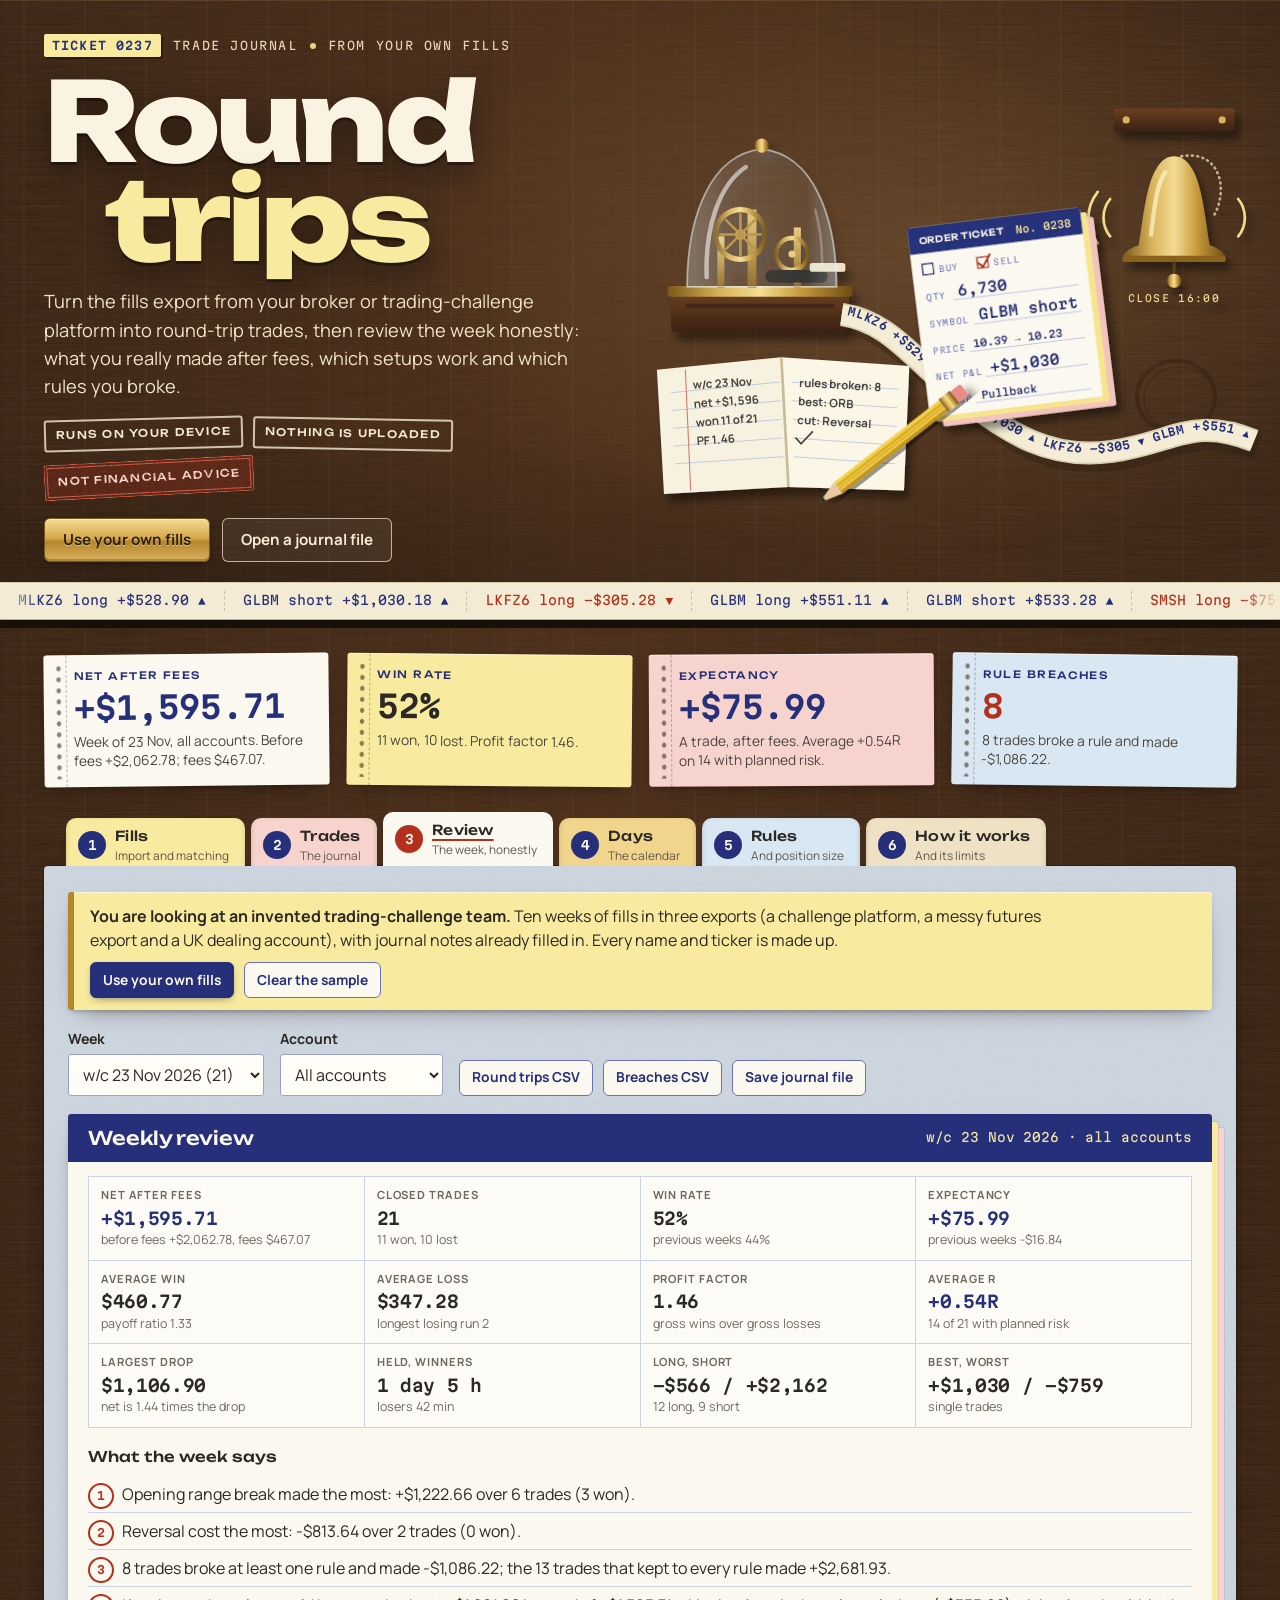
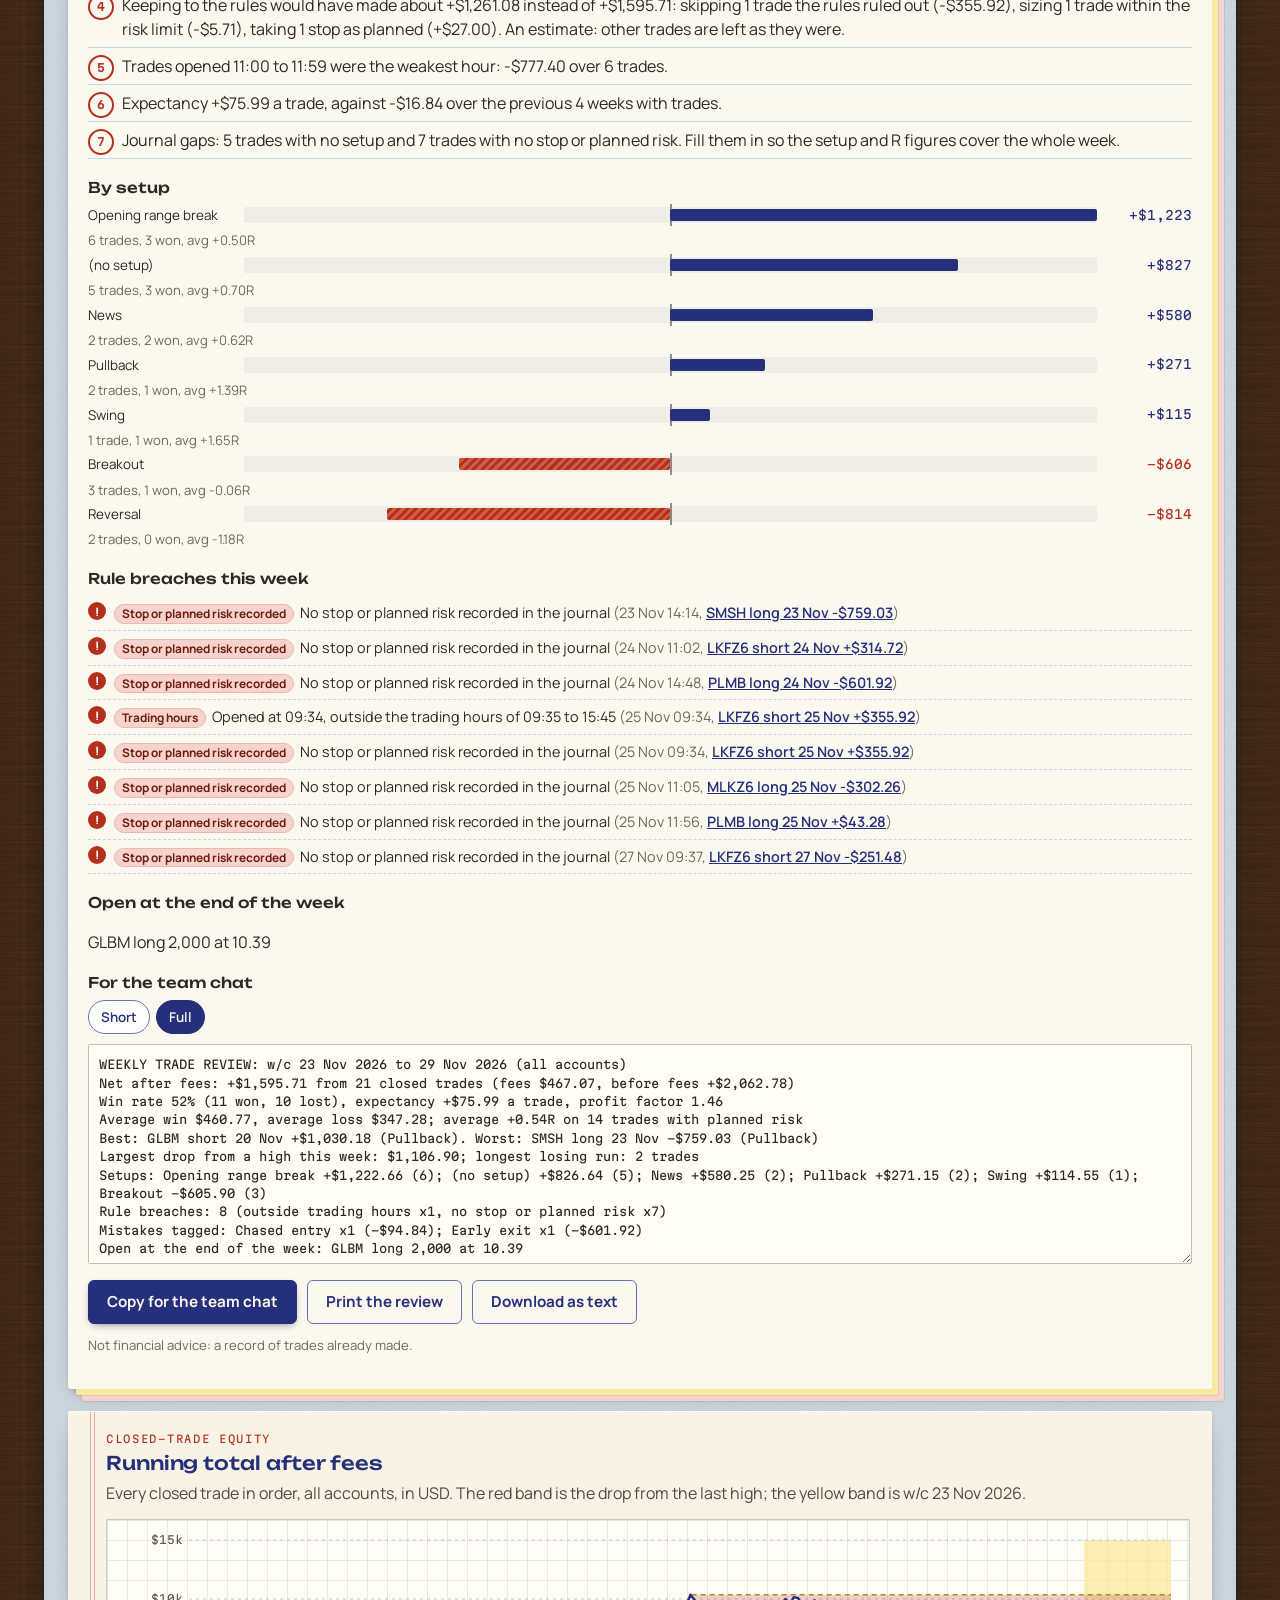
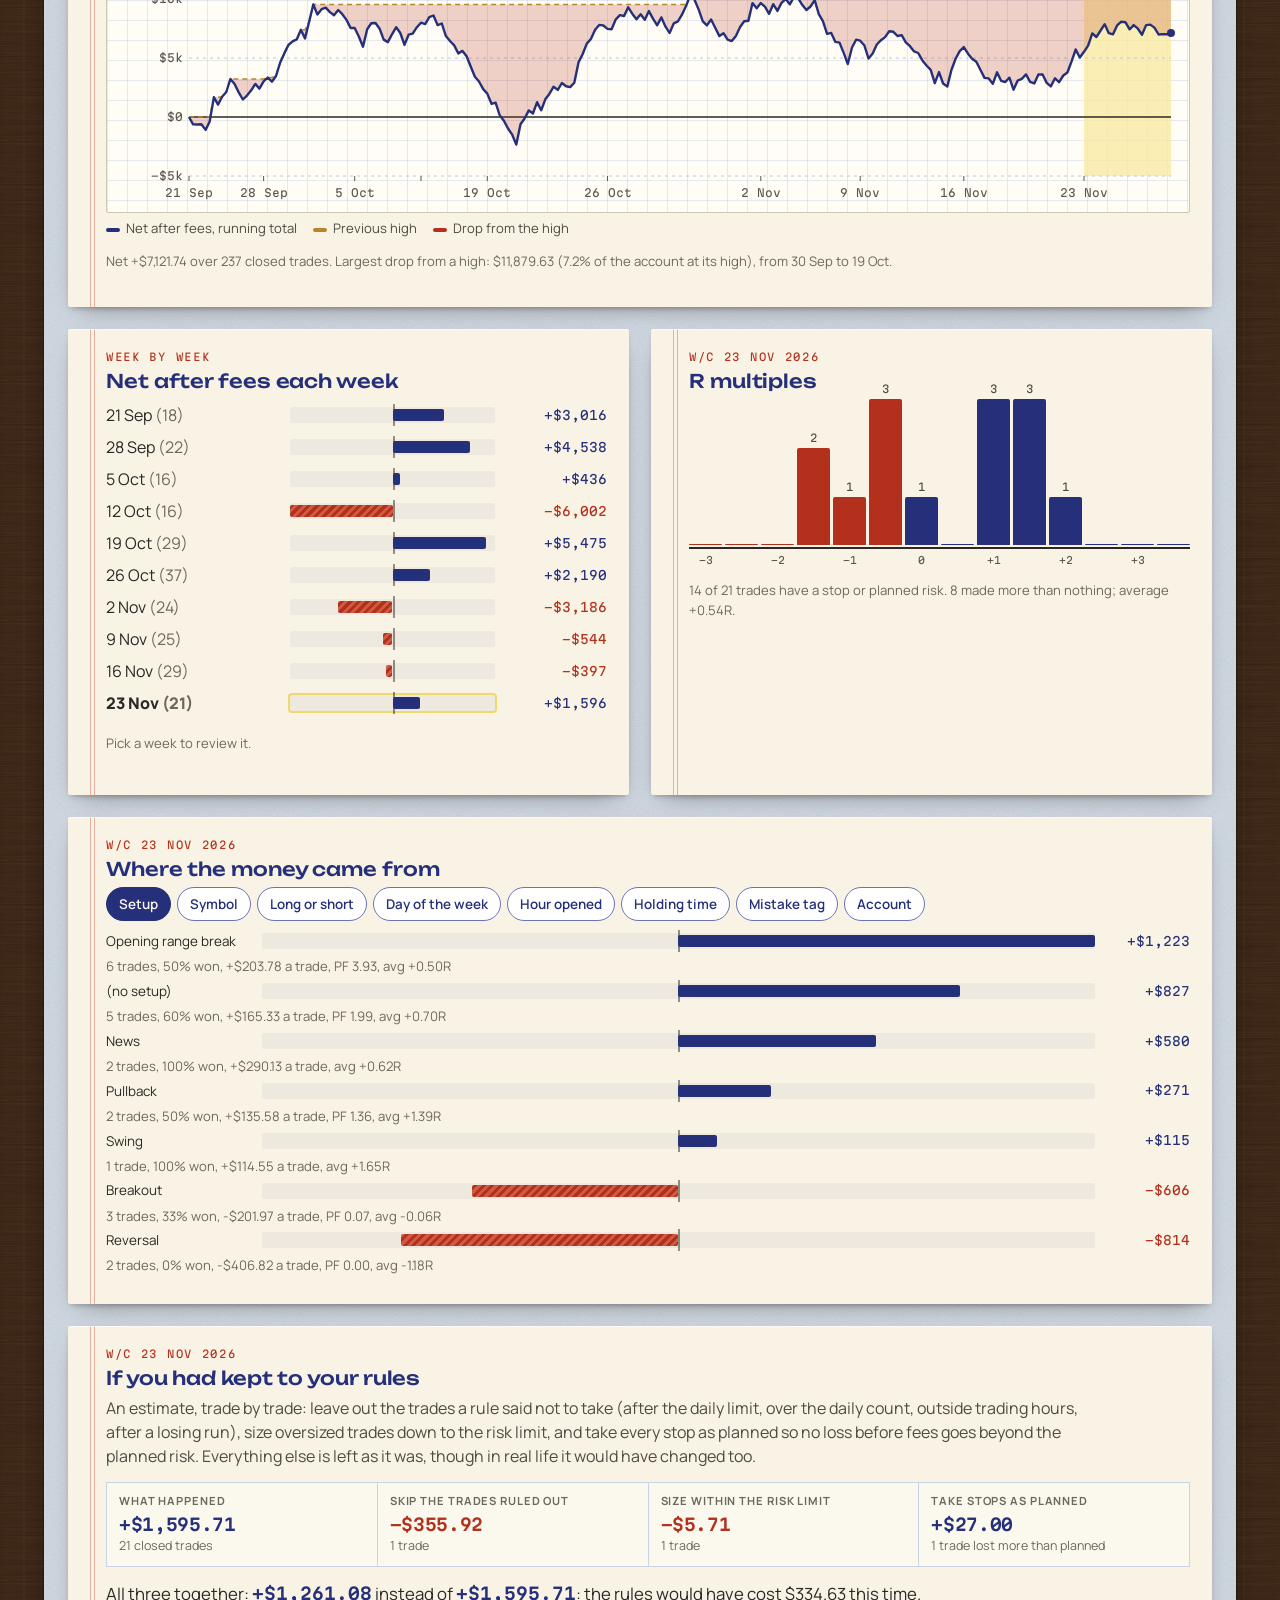
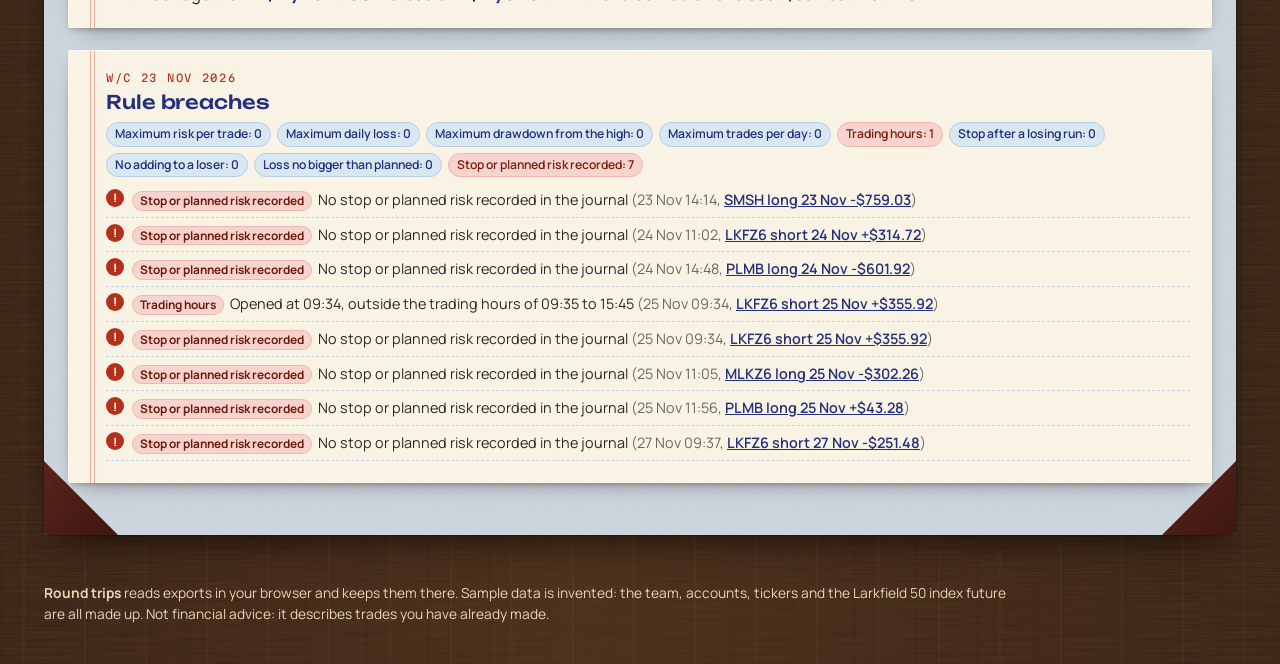
==== commit 70bf0fdf: "Loop 6: whole position sizes such as 2,770 no longer lose their trailing zero; one shared formatter " ====
--- a/app/index.html
+++ b/app/index.html
@@ -3,3816 +3,3205 @@
 <head>
 <meta charset="utf-8">
 <meta name="viewport" content="width=device-width, initial-scale=1">
-<title>Exam season: a revision plan you can follow</title>
-<meta name="description" content="Turn your exam timetable, your topics and the time you actually have into a day-by-day revision plan you can follow, tick off and re-plan. Runs offline; nothing is uploaded.">
+<title>Round trips: a trade journal from your own fills</title>
+<meta name="description" content="Turn the fills export from your broker or trading-challenge platform into round-trip trades and an honest weekly review. Runs in your browser; nothing is uploaded.">
 <style>
-/* Fonts: Shantell Sans, Lexend and Sometype Mono (Latin subsets), each under the SIL Open Font License 1.1. Embedded so the page works offline. Licence text: src/fonts/OFL.txt */
-@font-face{font-family:'Shantell Sans';font-style:normal;font-weight:500;font-display:swap;src:url([data-uri]) format('woff2');}
-@font-face{font-family:'Shantell Sans';font-style:normal;font-weight:800;font-display:swap;src:url([data-uri]) format('woff2');}
-@font-face{font-family:'Lexend';font-style:normal;font-weight:400;font-display:swap;src:url([data-uri]) format('woff2');}
-@font-face{font-family:'Lexend';font-style:normal;font-weight:600;font-display:swap;src:url([data-uri]) format('woff2');}
-@font-face{font-family:'Sometype Mono';font-style:normal;font-weight:400;font-display:swap;src:url([data-uri]) format('woff2');}
-@font-face{font-family:'Sometype Mono';font-style:normal;font-weight:700;font-display:swap;src:url([data-uri]) format('woff2');}
-/* Exam season: a student's wall planner. A painted wall, a cheap printed
-   planner sheet (cyan and magenta process ink on off-white paper), index
-   cards, washi tape, dot stickers, highlighters and a red pen. */
+/* Fonts: Unbounded, Manrope and Martian Mono (Latin subsets), each under the SIL Open Font License 1.1. Embedded so the page works offline. Licence text: src/fonts/OFL.txt */
+@font-face{font-family:'Unbounded';font-style:normal;font-weight:500;font-display:swap;src:url([data-uri]) format('woff2');}
+@font-face{font-family:'Unbounded';font-style:normal;font-weight:800;font-display:swap;src:url([data-uri]) format('woff2');}
+@font-face{font-family:'Manrope';font-style:normal;font-weight:400;font-display:swap;src:url([data-uri]) format('woff2');}
+@font-face{font-family:'Manrope';font-style:normal;font-weight:600;font-display:swap;src:url([data-uri]) format('woff2');}
+@font-face{font-family:'Manrope';font-style:normal;font-weight:700;font-display:swap;src:url([data-uri]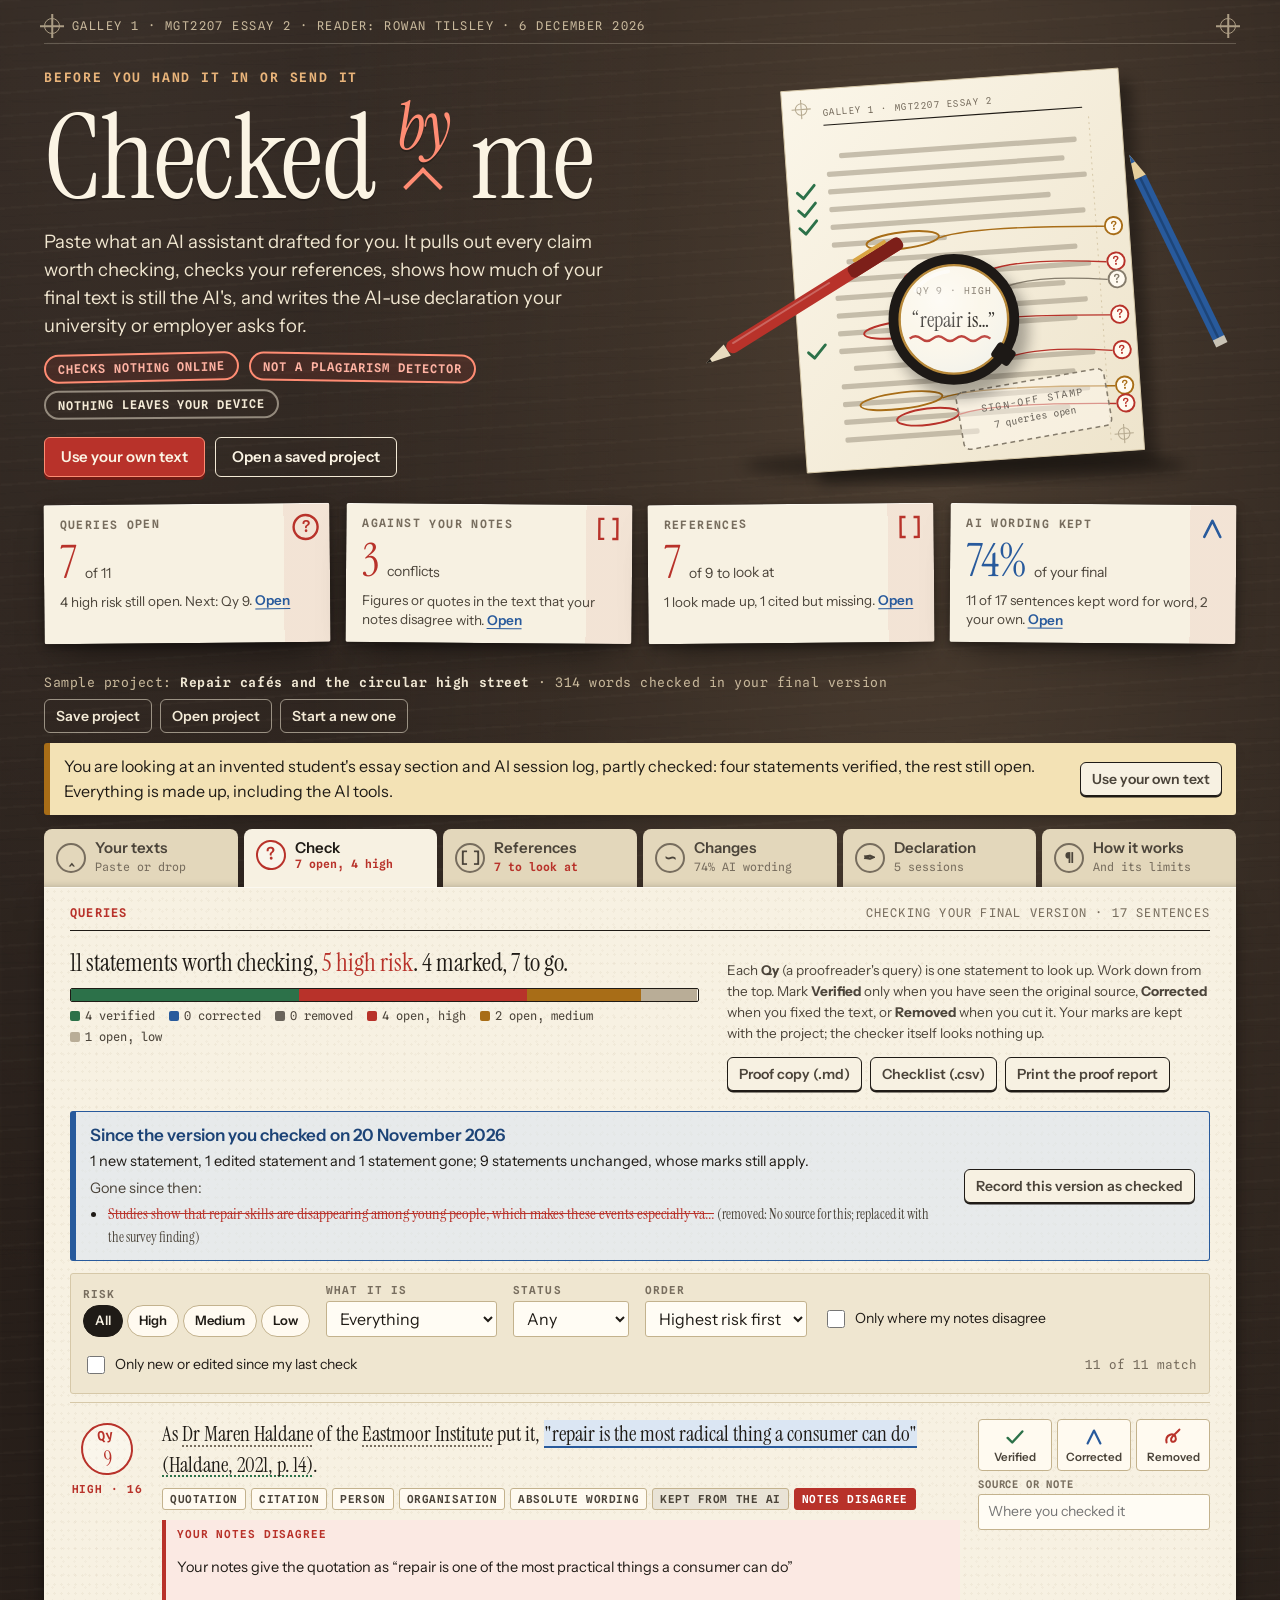
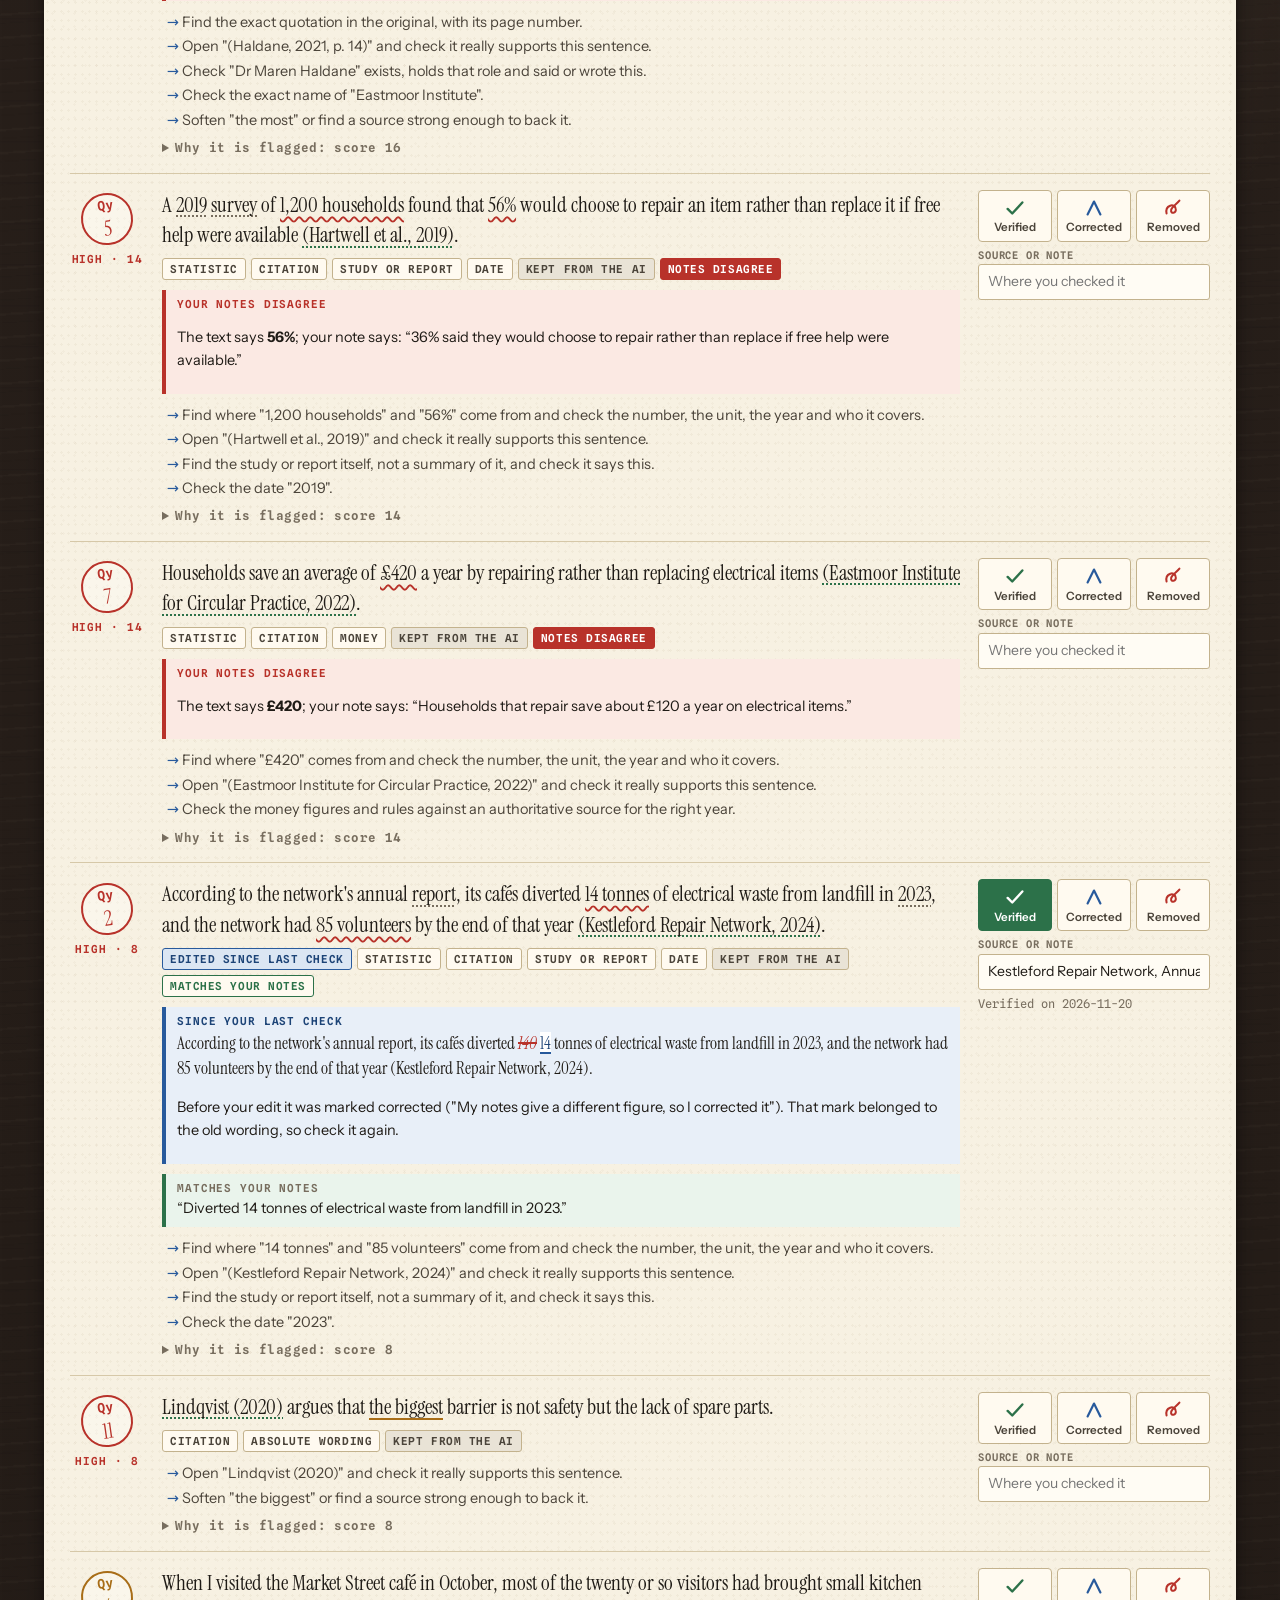
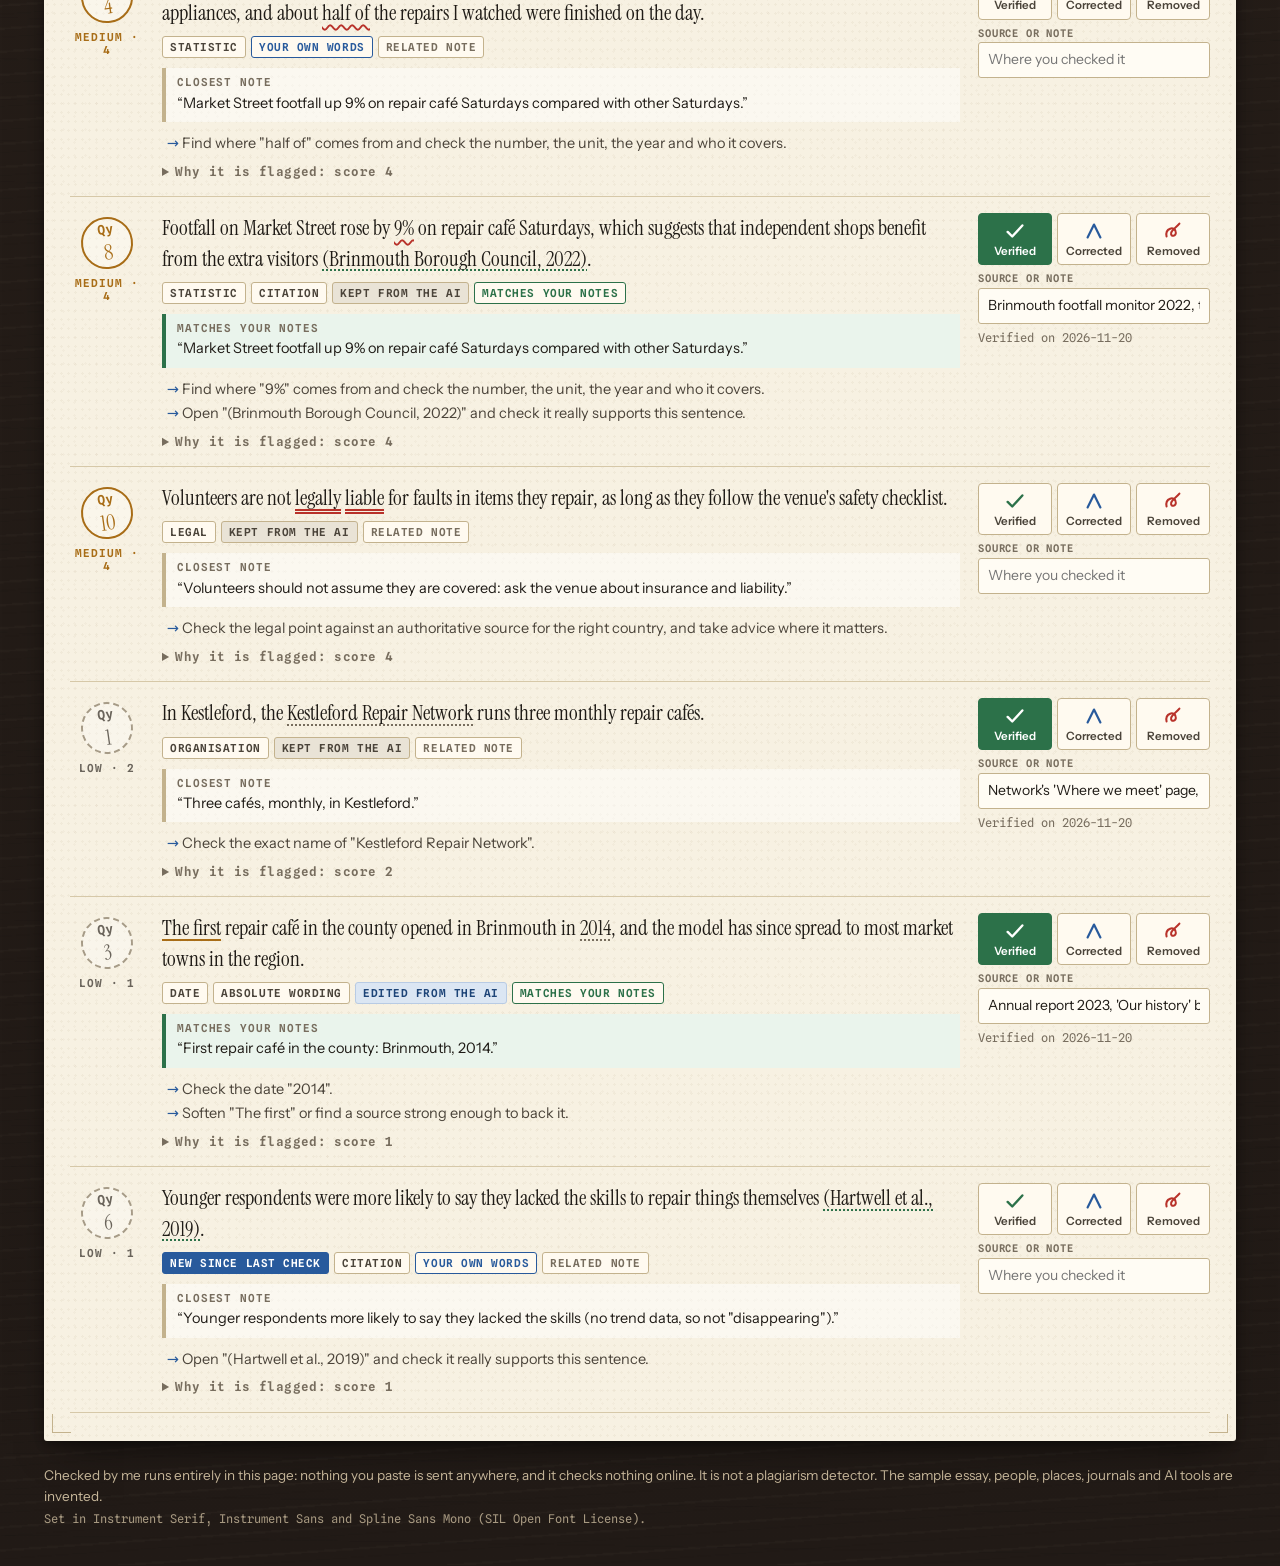
==== commit f163ed9d: "Second audit: Vancouver references, spreadsheet dates, batch reruns A further stranger's run on an H" ====
--- a/app/index.html
+++ b/app/index.html
@@ -3,909 +3,1030 @@
 <head>
 <meta charset="utf-8">
 <meta name="viewport" content="width=device-width, initial-scale=1">
-<title>Round trips: a trade journal from your own fills</title>
-<meta name="description" content="Turn the fills export from your broker or trading-challenge platform into round-trip trades and an honest weekly review. Runs in your browser; nothing is uploaded.">
+<title>Checked by me</title>
+<meta name="description" content="Before you hand in or send something drafted with an AI assistant: pull out every claim worth checking, check the references, see how much of your final text is still the AI's, and write the AI-use declaration. Runs offline; checks nothing online; not a plagiarism detector.">
 <style>
-/* Fonts: Unbounded, Manrope and Martian Mono (Latin subsets), each under the SIL Open Font License 1.1. Embedded so the page works offline. Licence text: src/fonts/OFL.txt */
-@font-face{font-family:'Unbounded';font-style:normal;font-weight:500;font-display:swap;src:url([data-uri]) format('woff2');}
-@font-face{font-family:'Unbounded';font-style:normal;font-weight:800;font-display:swap;src:url([data-uri]) format('woff2');}
-@font-face{font-family:'Manrope';font-style:normal;font-weight:400;font-display:swap;src:url([data-uri]) format('woff2');}
-@font-face{font-family:'Manrope';font-style:normal;font-weight:600;font-display:swap;src:url([data-uri]) format('woff2');}
-@font-face{font-family:'Manrope';font-style:normal;font-weight:700;font-display:swap;src:url([data-uri]) format('woff2');}
-@font-face{font-family:'Manrope';font-style:normal;font-weight:800;font-display:swap;src:url([data-uri]) format('woff2');}
-@font-face{font-family:'Martian Mono';font-style:normal;font-weight:400;font-display:swap;src:url([data-uri]) format('woff2');}
-@font-face{font-family:'Martian Mono';font-style:normal;font-weight:600;font-display:swap;src:url([data-uri]) format('woff2');}
-/* Round trips: a broker's desk at the close. Walnut desk, blotting-paper pad, ledger sheets,
-   carbon-copy trade tickets in white, canary and pink, carbon-blue ink, brass and a red pencil. */
+/* Fonts: Instrument Serif, Instrument Sans and Spline Sans Mono (Latin subsets), each under the SIL Open Font License 1.1. Embedded so the page works offline. Licence text: src/fonts/OFL.txt */
+@font-face{font-family:'Instrument Serif';font-style:normal;font-weight:400;font-display:swap;src:url([data-uri]) format('woff2');}
+@font-face{font-family:'Instrument Serif';font-style:italic;font-weight:400;font-display:swap;src:url([data-uri]) format('woff2');}
+@font-face{font-family:'Instrument Sans';font-style:normal;font-weight:400;font-display:swap;src:url([data-uri]) format('woff2');}
+@font-face{font-family:'Instrument Sans';font-style:italic;font-weight:400;font-display:swap;src:url([data-uri]) format('woff2');}
+@font-face{font-family:'Instrument Sans';font-style:normal;font-weight:600;font-display:swap;src:url([data-uri]) format('woff2');}
+@font-face{font-family:'Instrument Sans';font-style:normal;font-weight:700;font-display:swap;src:url([data-uri]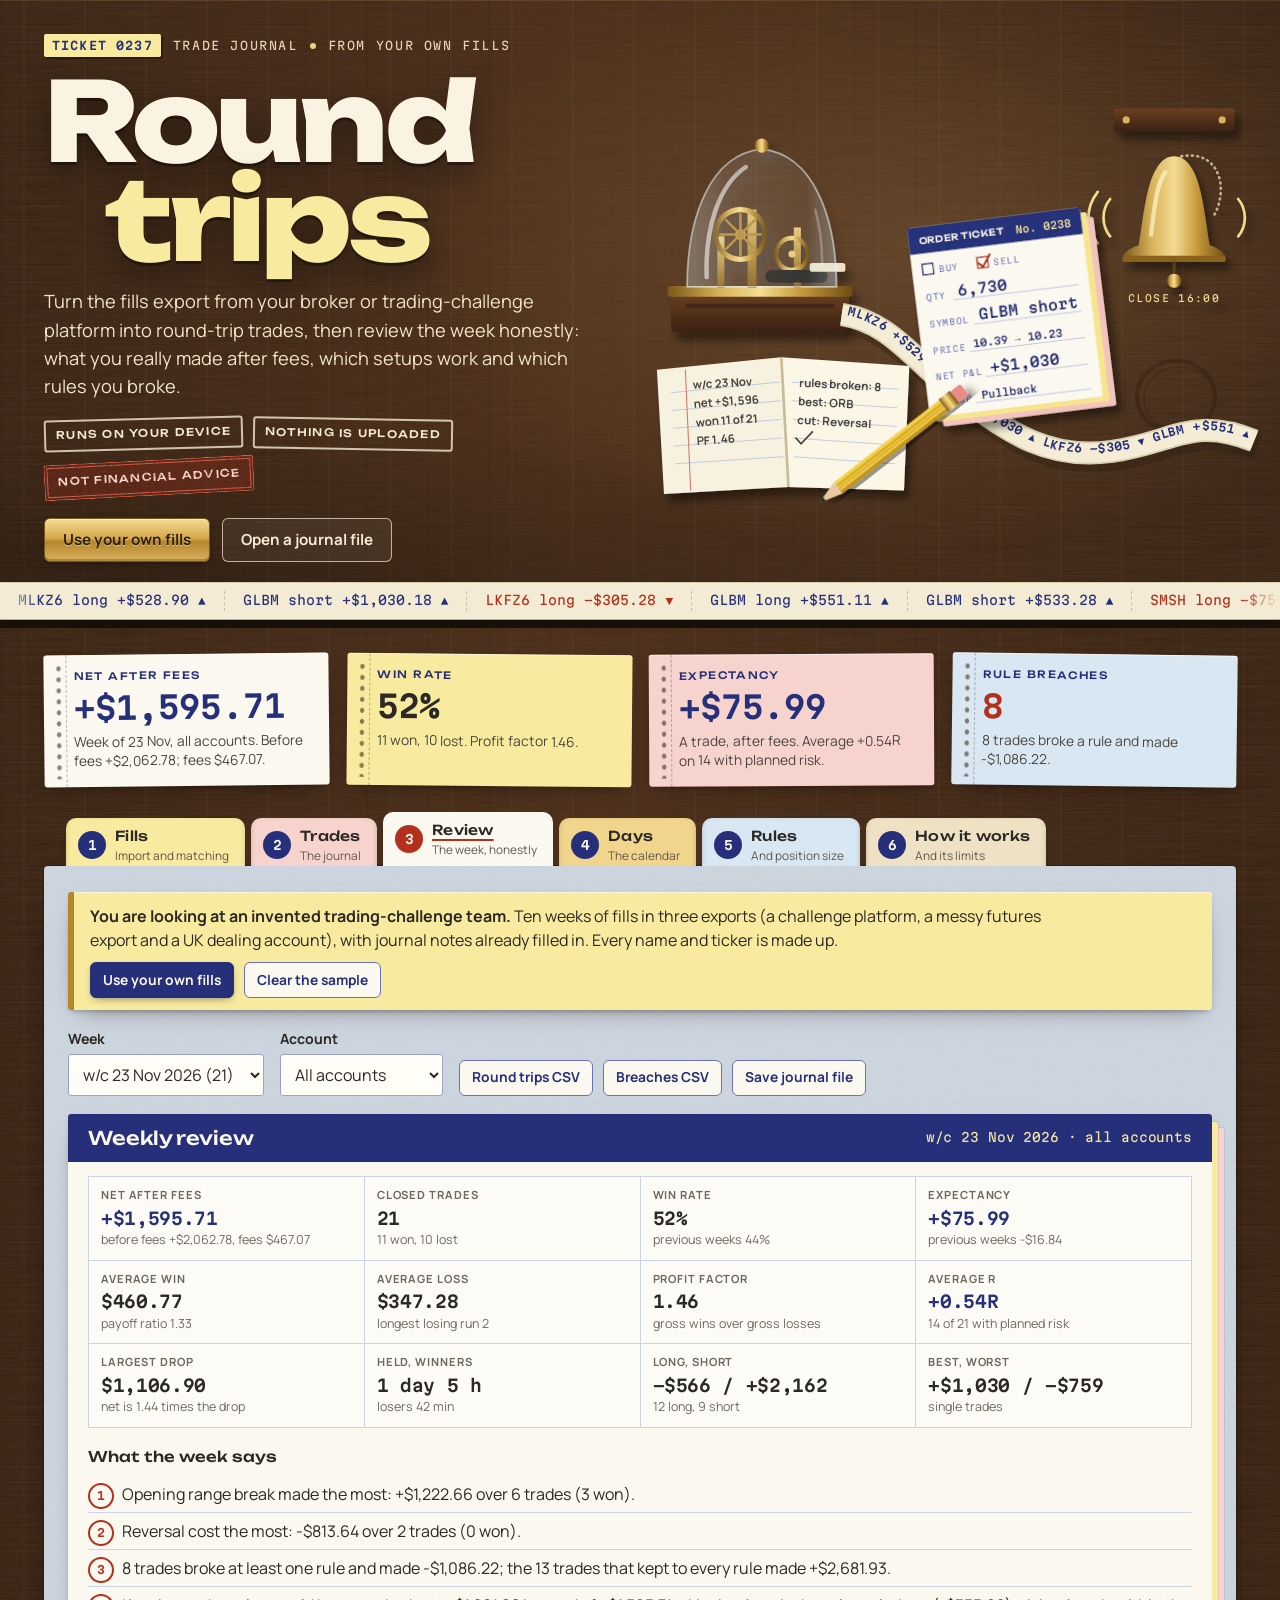
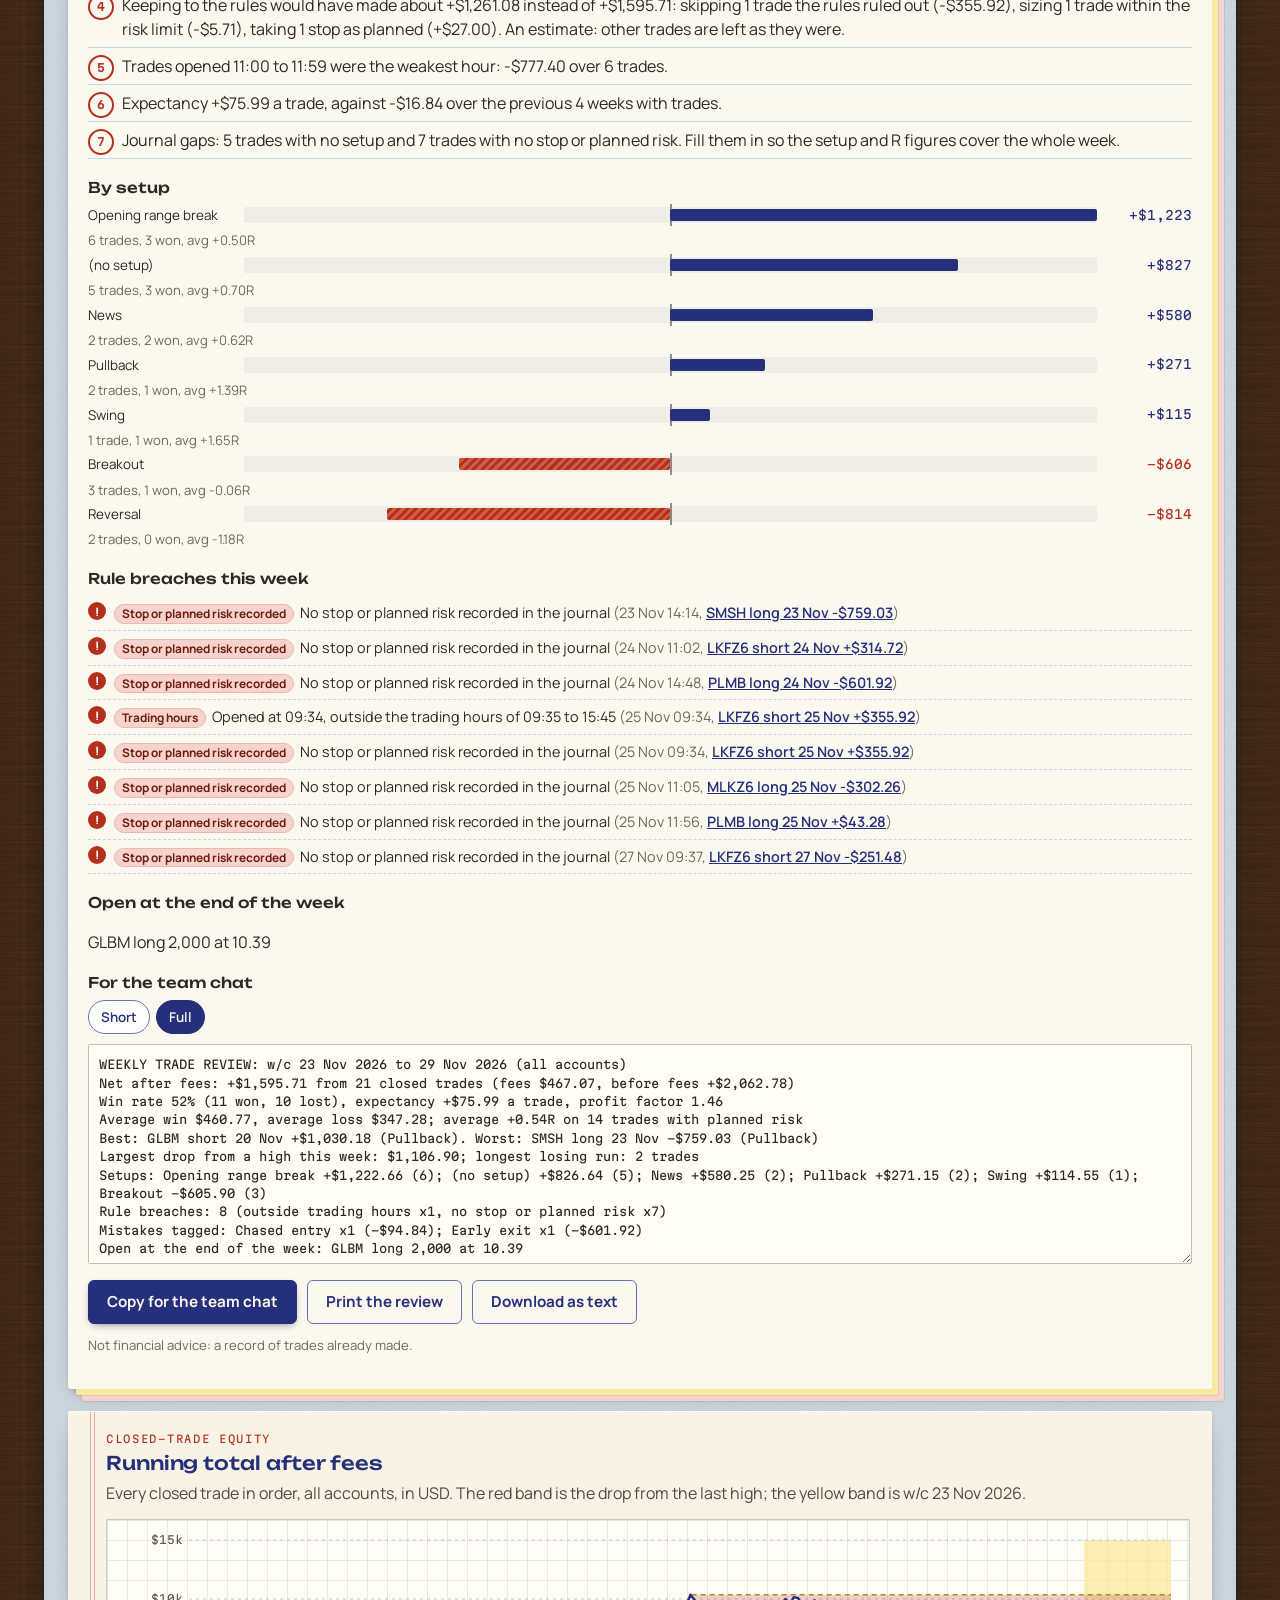
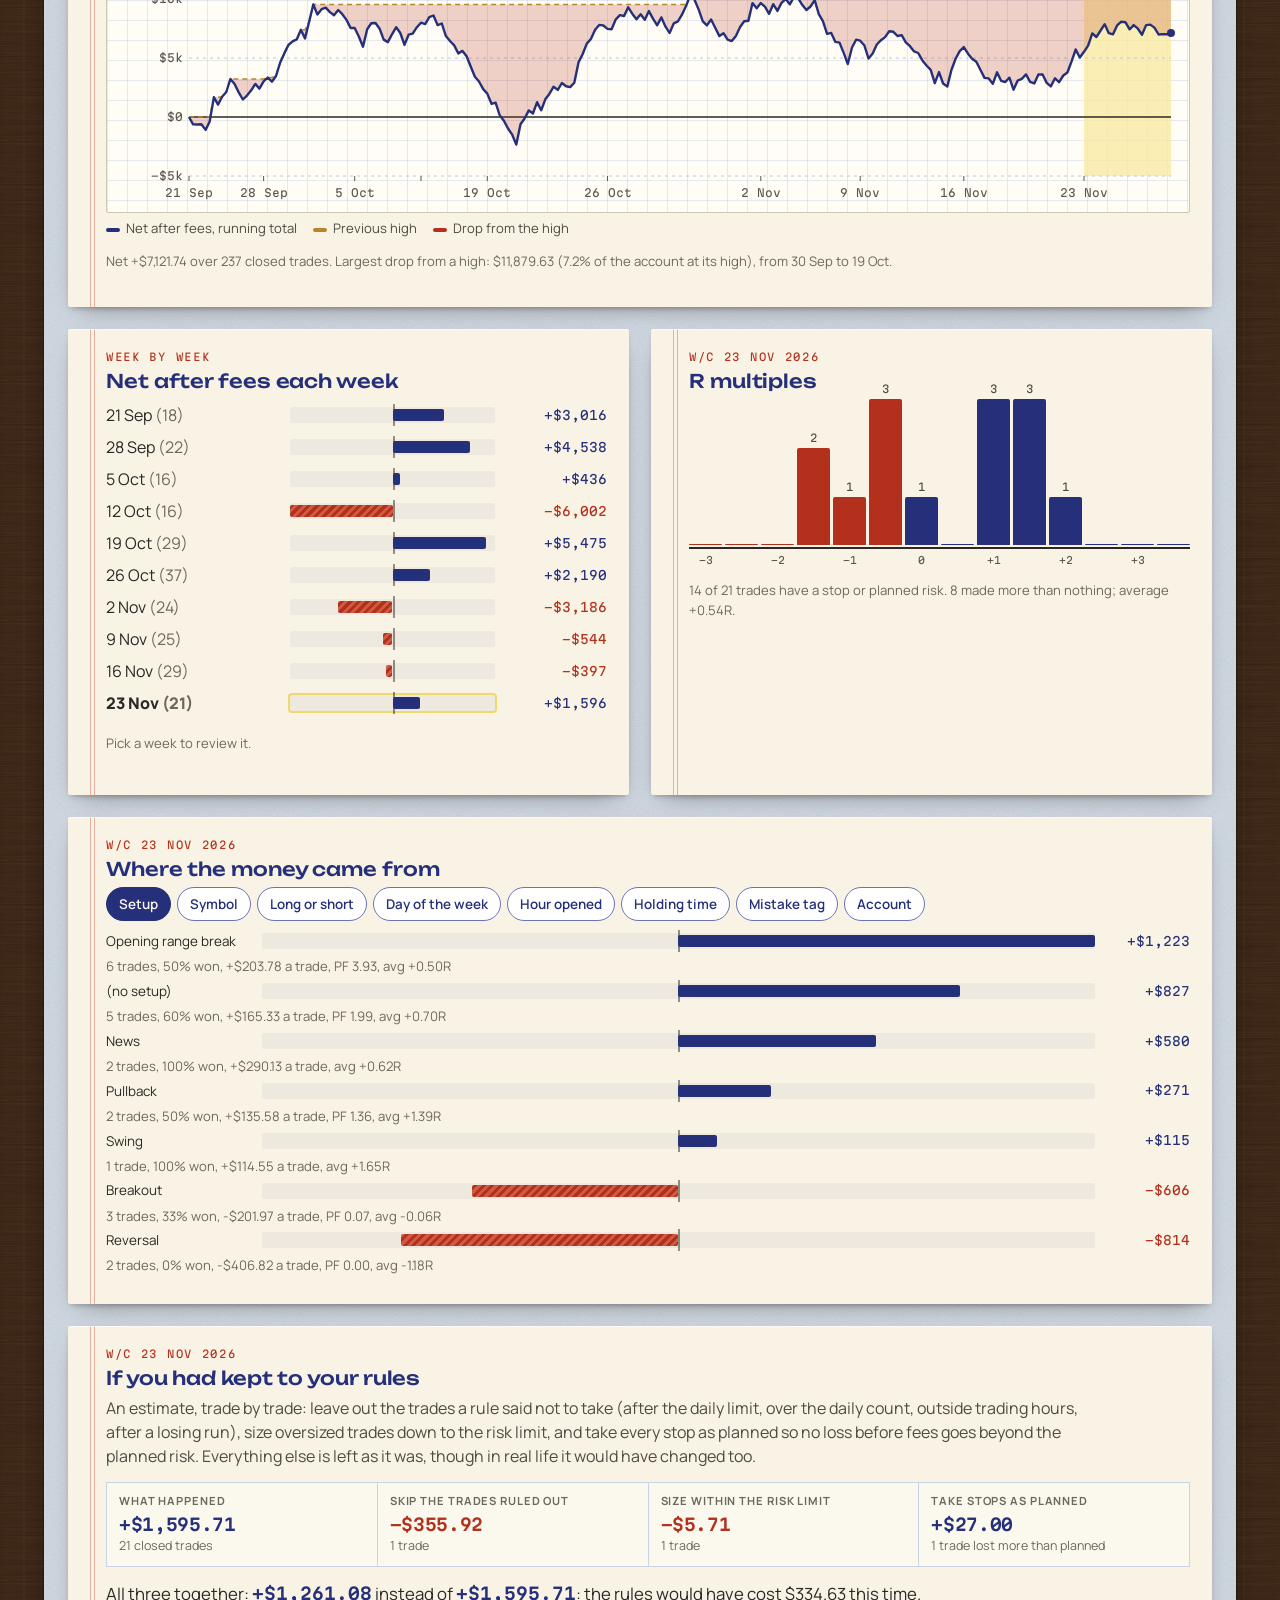
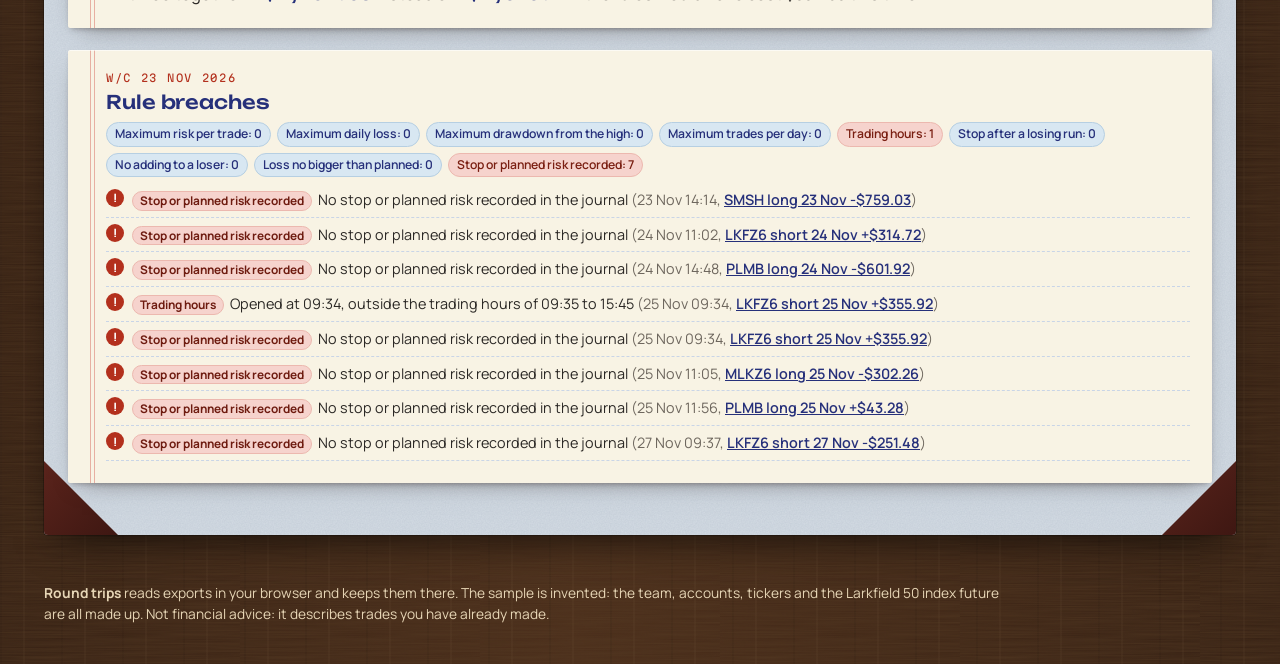
==== commit aee80980: "Loop 7: fixes from the independent review Footer text follows sample or own data, wording for single" ====
--- a/app/index.html
+++ b/app/index.html
@@ -3,1030 +3,920 @@
 <head>
 <meta charset="utf-8">
 <meta name="viewport" content="width=device-width, initial-scale=1">
-<title>Checked by me</title>
-<meta name="description" content="Before you hand in or send something drafted with an AI assistant: pull out every claim worth checking, check the references, see how much of your final text is still the AI's, and write the AI-use declaration. Runs offline; checks nothing online; not a plagiarism detector.">
+<title>Round trips: a trade journal from your own fills</title>
+<meta name="description" content="Turn the fills export from your broker or trading-challenge platform into round-trip trades and an honest weekly review. Runs in your browser; nothing is uploaded.">
 <style>
-/* Fonts: Instrument Serif, Instrument Sans and Spline Sans Mono (Latin subsets), each under the SIL Open Font License 1.1. Embedded so the page works offline. Licence text: src/fonts/OFL.txt */
-@font-face{font-family:'Instrument Serif';font-style:normal;font-weight:400;font-display:swap;src:url([data-uri]) format('woff2');}
-@font-face{font-family:'Instrument Serif';font-style:italic;font-weight:400;font-display:swap;src:url([data-uri]) format('woff2');}
-@font-face{font-family:'Instrument Sans';font-style:normal;font-weight:400;font-display:swap;src:url([data-uri]) format('woff2');}
-@font-face{font-family:'Instrument Sans';font-style:italic;font-weight:400;font-display:swap;src:url([data-uri]) format('woff2');}
-@font-face{font-family:'Instrument Sans';font-style:normal;font-weight:600;font-display:swap;src:url([data-uri]) format('woff2');}
-@font-face{font-family:'Instrument Sans';font-style:normal;font-weight:700;font-display:swap;src:url([data-uri]) format('woff2');}
-@font-face{font-family:'Spline Sans Mono';font-style:normal;font-weight:400;font-display:swap;src:url([data-uri]) format('woff2');}
-@font-face{font-family:'Spline Sans Mono';font-style:normal;font-weight:600;font-display:swap;src:url([data-uri]) format('woff2');}
-/* Checked by me: an editor's desk. Galley proofs on a walnut blotter, red-pen
-   queries, blue-pencil changes and green ticks after the British Standard proof
-   colours (red for errors to fix, blue for the author's alterations), a loupe
-   and a sign-off stamp that only appears when every query is answered. */
+/* Fonts: Unbounded, Manrope and Martian Mono (Latin subsets), each under the SIL Open Font License 1.1. Embedded so the page works offline. Licence text: src/fonts/OFL.txt */
+@font-face{font-family:'Unbounded';font-style:normal;font-weight:500;font-display:swap;src:url([data-uri]) format('woff2');}
+@font-face{font-family:'Unbounded';font-style:normal;font-weight:800;font-display:swap;src:url([data-uri]) format('woff2');}
+@font-face{font-family:'Manrope';font-style:normal;font-weight:400;font-display:swap;src:url([data-uri]) format('woff2');}
+@font-face{font-family:'Manrope';font-style:normal;font-weight:600;font-display:swap;src:url([data-uri]) format('woff2');}
+@font-face{font-family:'Manrope';font-style:normal;font-weight:700;font-display:swap;src:url([data-uri]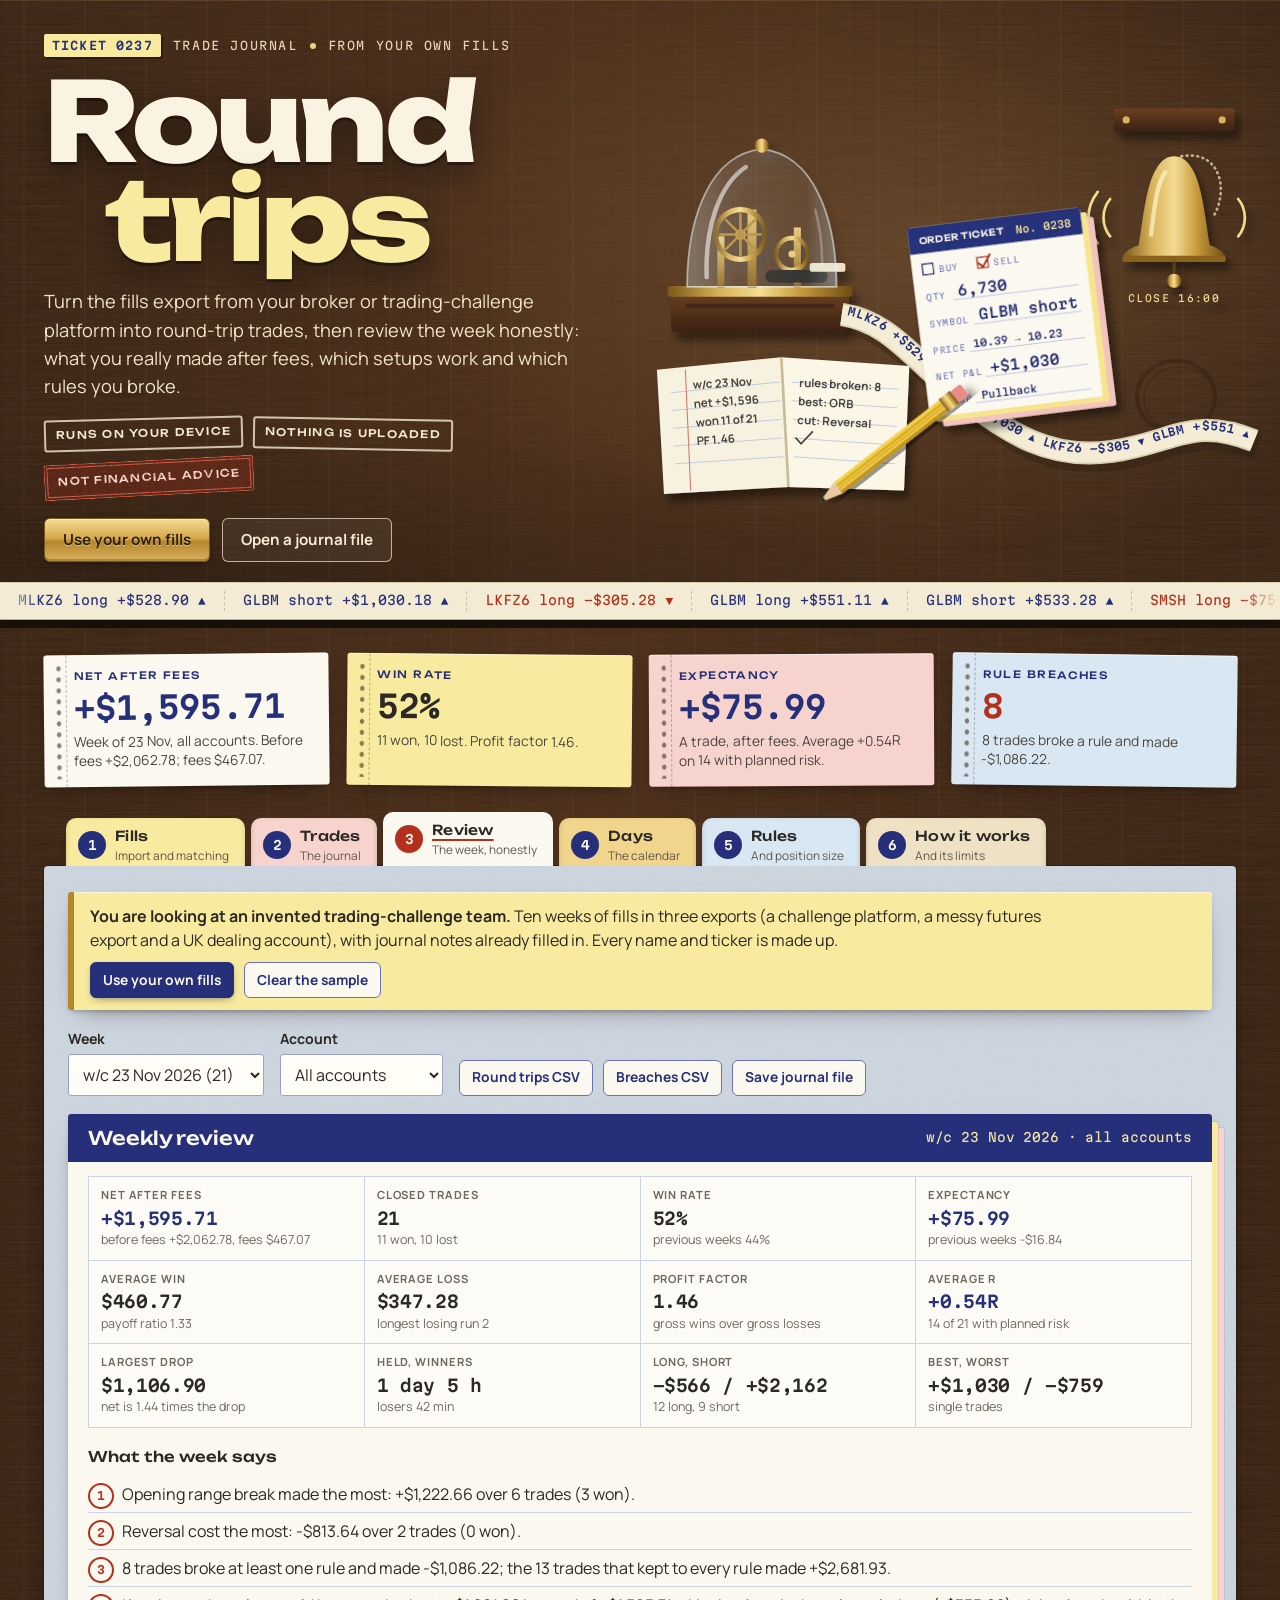
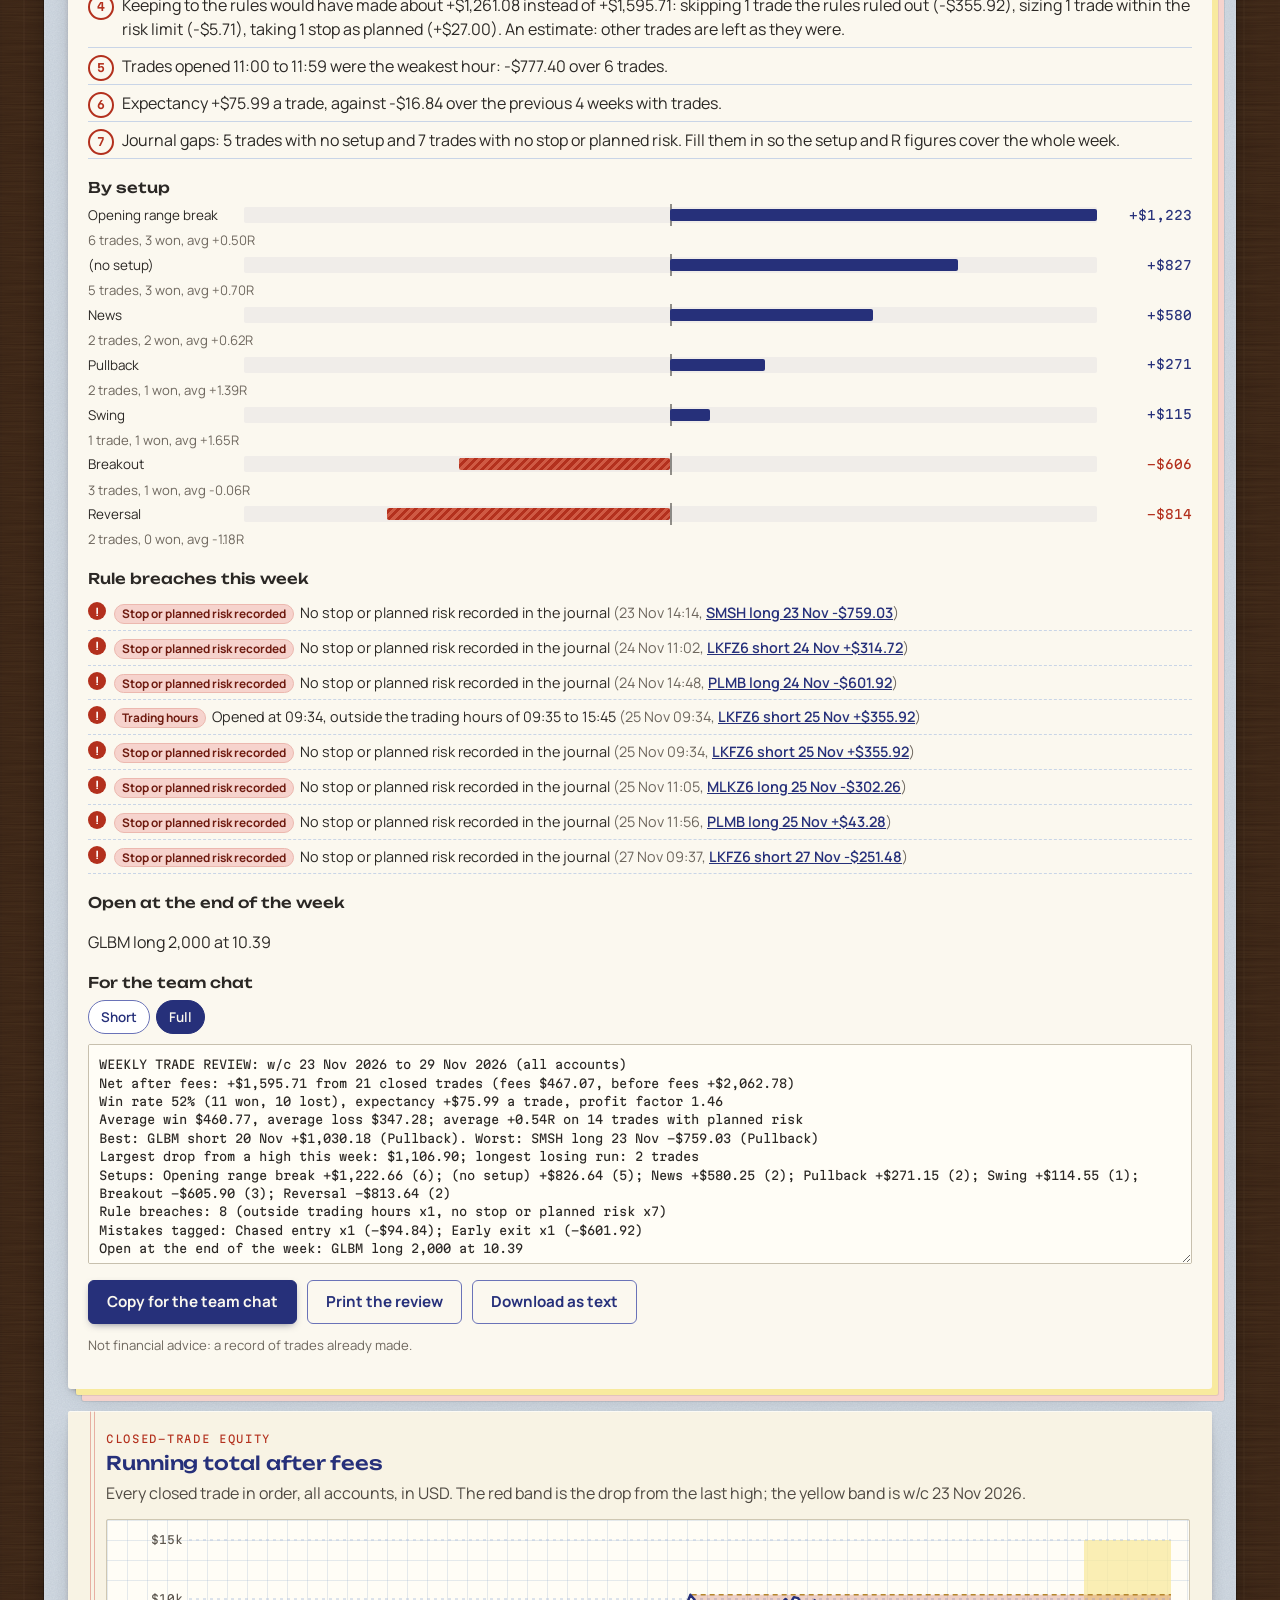
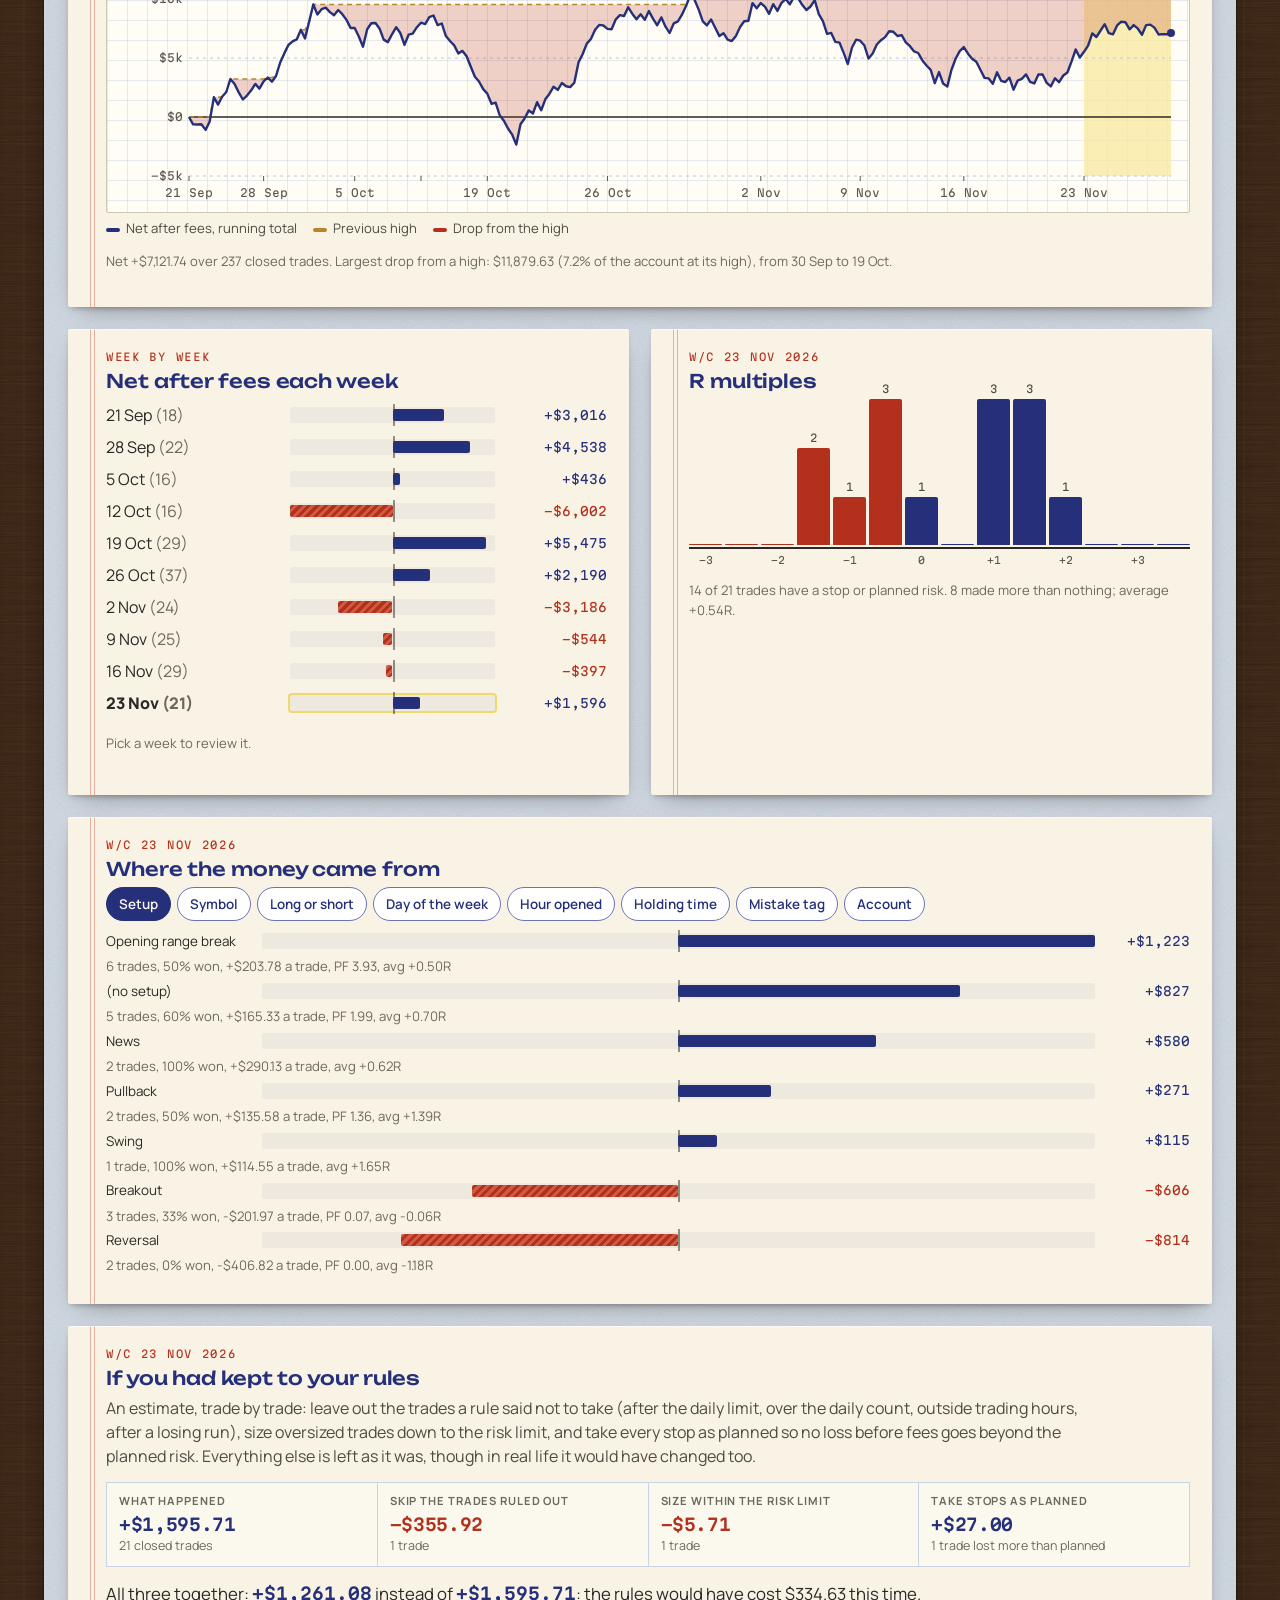
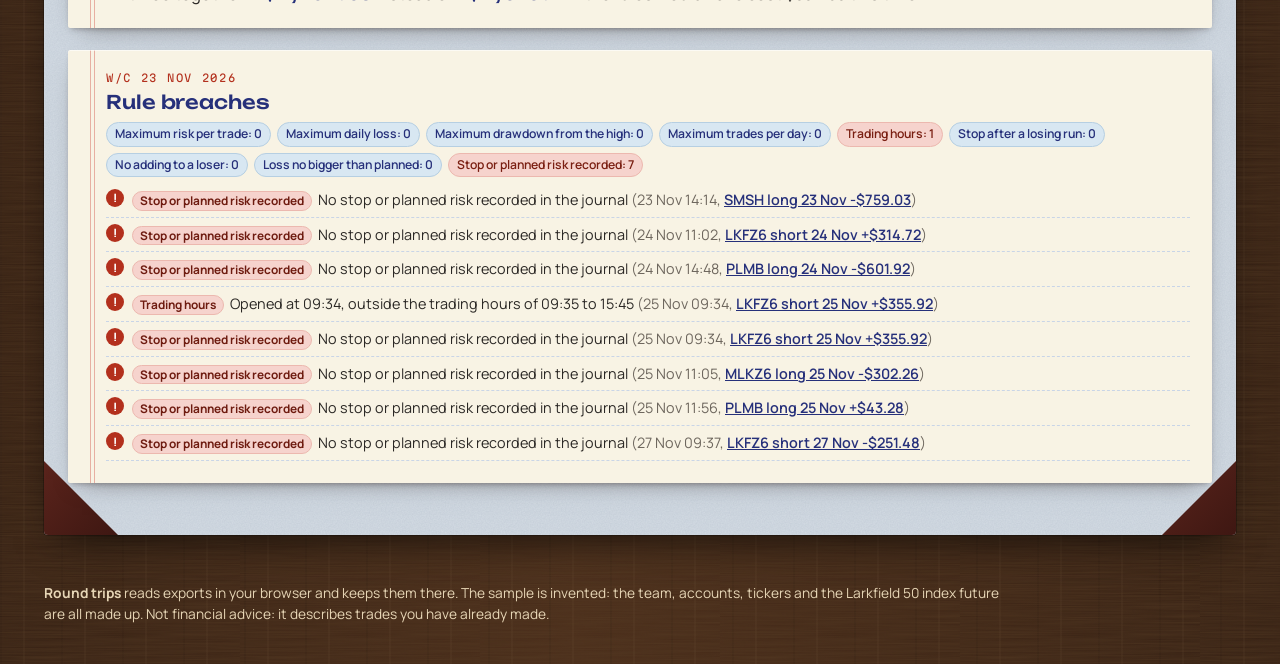
==== commit 051e846f: "Loop 8: the review's setups line no longer drops the worst setups; past eight it groups the middle o" ====
--- a/app/index.html
+++ b/app/index.html
@@ -2786,7 +2786,14 @@
       if (s.n === 1) L.push('The trade: ' + tradeName(best) + ' ' + money(s.best.net, base, { sign: true }) + (best.setup ? ' (' + best.setup + ')' : ''));
       else L.push('Best: ' + tradeName(best) + ' ' + money(s.best.net, base, { sign: true }) + (best.setup ? ' (' + best.setup + ')' : '') + '. Worst: ' + tradeName(worst) + ' ' + money(s.worst.net, base, { sign: true }) + (worst.setup ? ' (' + worst.setup + ')' : ''));
       L.push('Largest drop from a high this week: ' + money(s.maxDD, base) + '; longest losing run: ' + plural(s.maxLossStreak, 'trade'));
-      var setups = rv.bySetup.slice(0, 6).map(function (r) { return r.label + ' ' + money(r.net, base, { sign: true }) + ' (' + r.n + ')'; });
+      var shownSetups = rv.bySetup;
+      if (shownSetups.length > 8) {
+        // Keep the best five and the worst two; the rest go together so the line still adds up.
+        var middle = shownSetups.slice(5, shownSetups.length - 2), midNet = 0, midN = 0;
+        middle.forEach(function (r) { midNet += r.net; midN += r.n; });
+        shownSetups = shownSetups.slice(0, 5).concat([{ label: middle.length + ' other setups', net: midNet, n: midN }], shownSetups.slice(shownSetups.length - 2));
+      }
+      var setups = shownSetups.map(function (r) { return r.label + ' ' + money(r.net, base, { sign: true }) + ' (' + r.n + ')'; });
       if (setups.length) L.push('Setups: ' + setups.join('; '));
     }
     if (rv.breaches.length) {
@@ -3682,7 +3689,7 @@
       fig('Average exit', t.qtyOut ? avgPrice(t.avgExit) : '') +
       fig('Orders in, out', t.entryOrders + ', ' + t.exitOrders) +
       fig('Risk at the stop', t.initialRisk === null ? 'no stop' : M.money(t.initialRisk, cur)) +
-      fig('Most at risk', t.maxRisk === null ? 'no stop' : M.money(t.maxRisk, cur)) +
+      fig(t.initialRisk === null && t.maxRisk !== null ? 'Planned risk' : 'Most at risk', t.maxRisk === null ? 'no stop' : M.money(t.maxRisk, cur)) +
       fig('Multiplier', M.fmtNum(t.mult, 2).replace(/\.00$/, '') + ' ' + cur) +
       '</dl>';
     if (t.netBase !== null && cur !== base() && t.status === 'closed') html += '<p class="hint">In ' + esc(base()) + ': ' + esc(m(t.netBase, { sign: true })) + ' at ' + esc(String(t.rate)) + '.</p>';
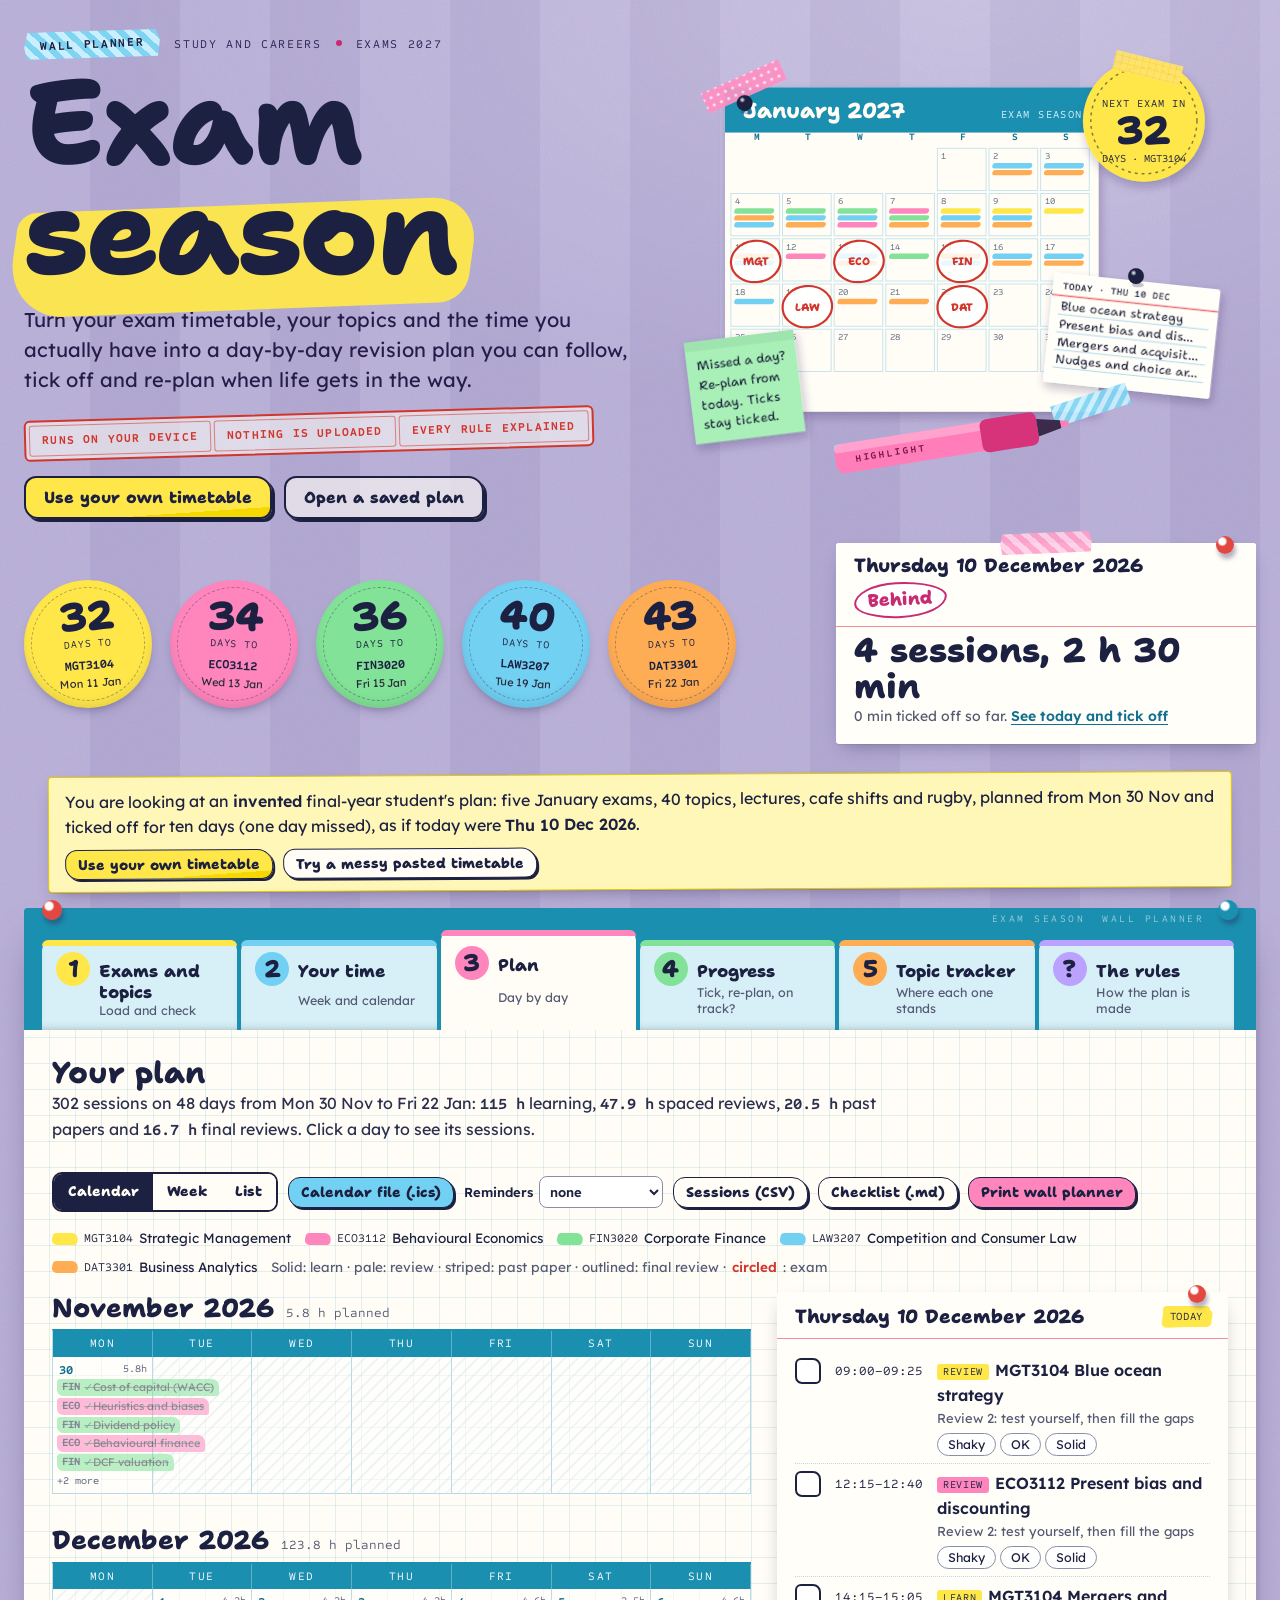
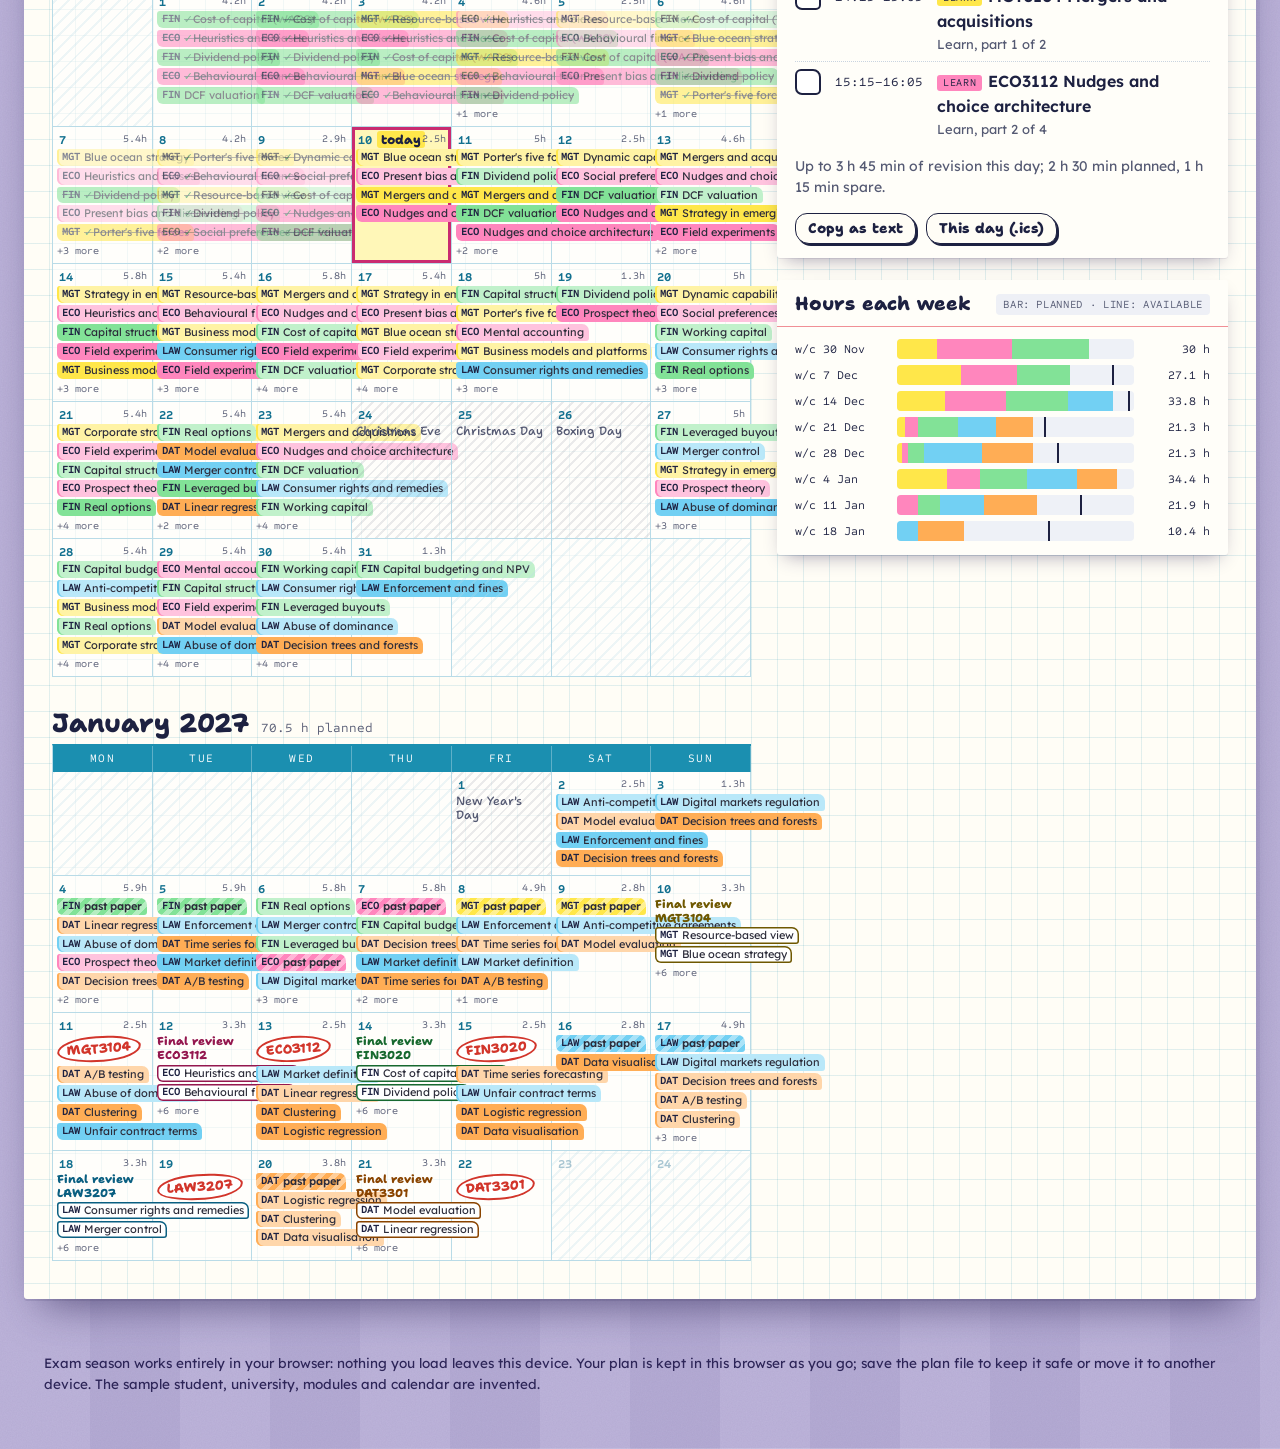
==== commit 56ccab0d: "Fresh-eyes review: statements of entry with board paper codes and AM/PM sessions, a steady pace when" ====
--- a/app/index.html
+++ b/app/index.html
@@ -3,3225 +3,4021 @@
 <head>
 <meta charset="utf-8">
 <meta name="viewport" content="width=device-width, initial-scale=1">
-<title>Round trips: a trade journal from your own fills</title>
-<meta name="description" content="Turn the fills export from your broker or trading-challenge platform into round-trip trades and an honest weekly review. Runs in your browser; nothing is uploaded.">
+<title>Exam season: a revision plan you can follow</title>
+<meta name="description" content="Turn your exam timetable, your topics and the time you actually have into a day-by-day revision plan you can follow, tick off and re-plan. Runs offline; nothing is uploaded.">
 <style>
-/* Fonts: Unbounded, Manrope and Martian Mono (Latin subsets), each under the SIL Open Font License 1.1. Embedded so the page works offline. Licence text: src/fonts/OFL.txt */
-@font-face{font-family:'Unbounded';font-style:normal;font-weight:500;font-display:swap;src:url([data-uri]) format('woff2');}
-@font-face{font-family:'Unbounded';font-style:normal;font-weight:800;font-display:swap;src:url([data-uri]) format('woff2');}
-@font-face{font-family:'Manrope';font-style:normal;font-weight:400;font-display:swap;src:url([data-uri]